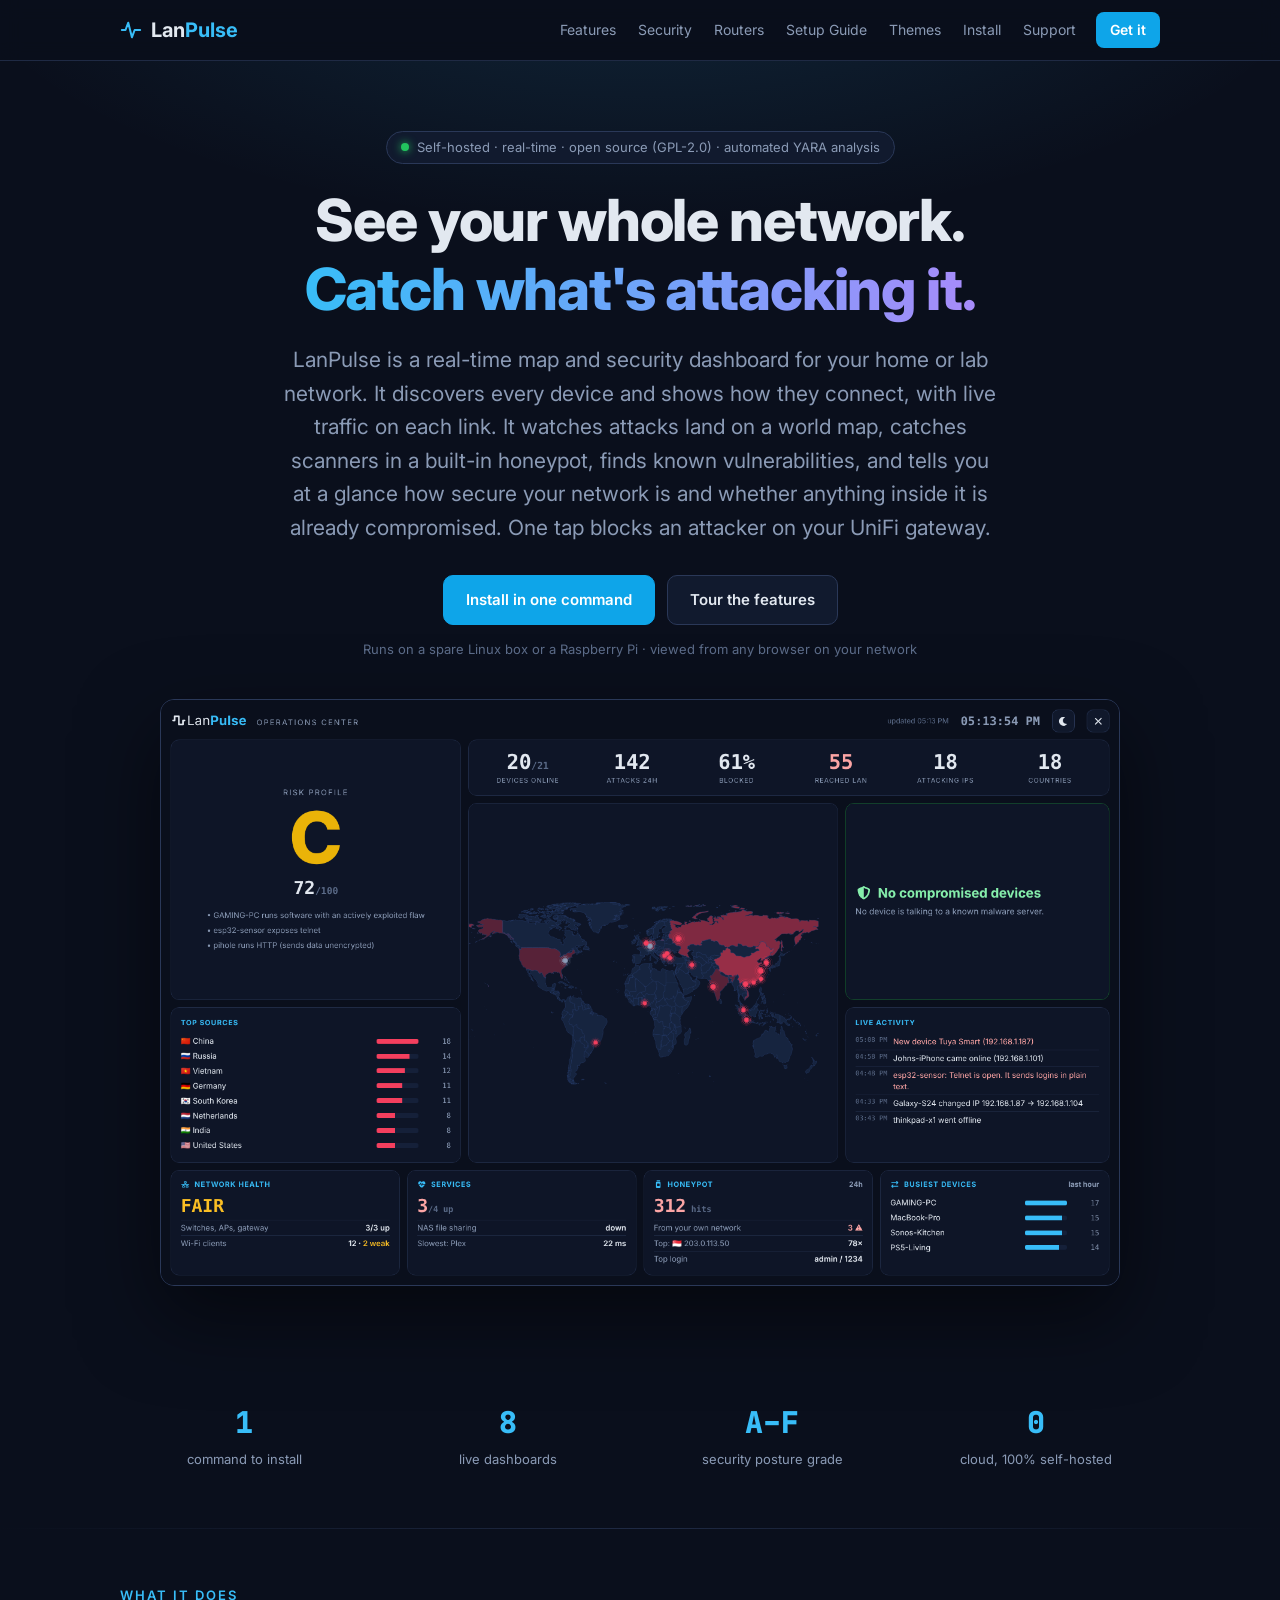
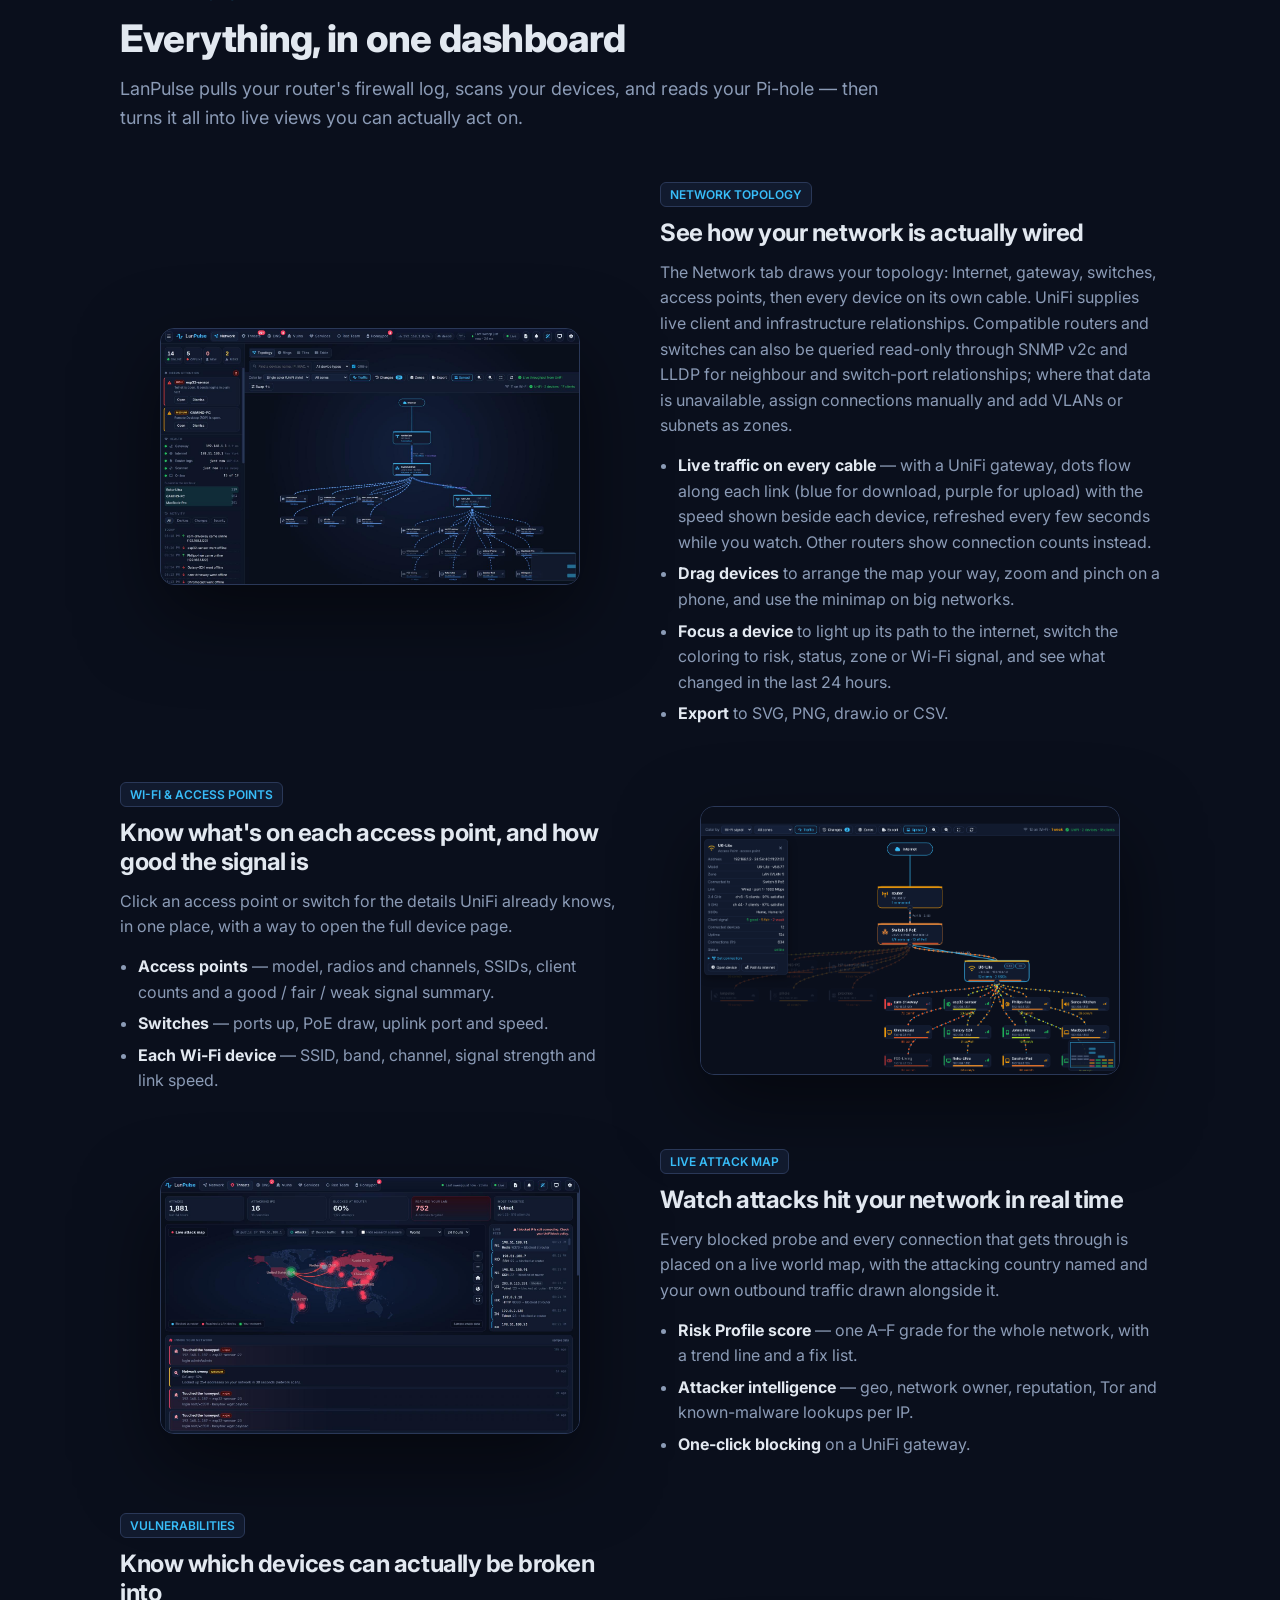
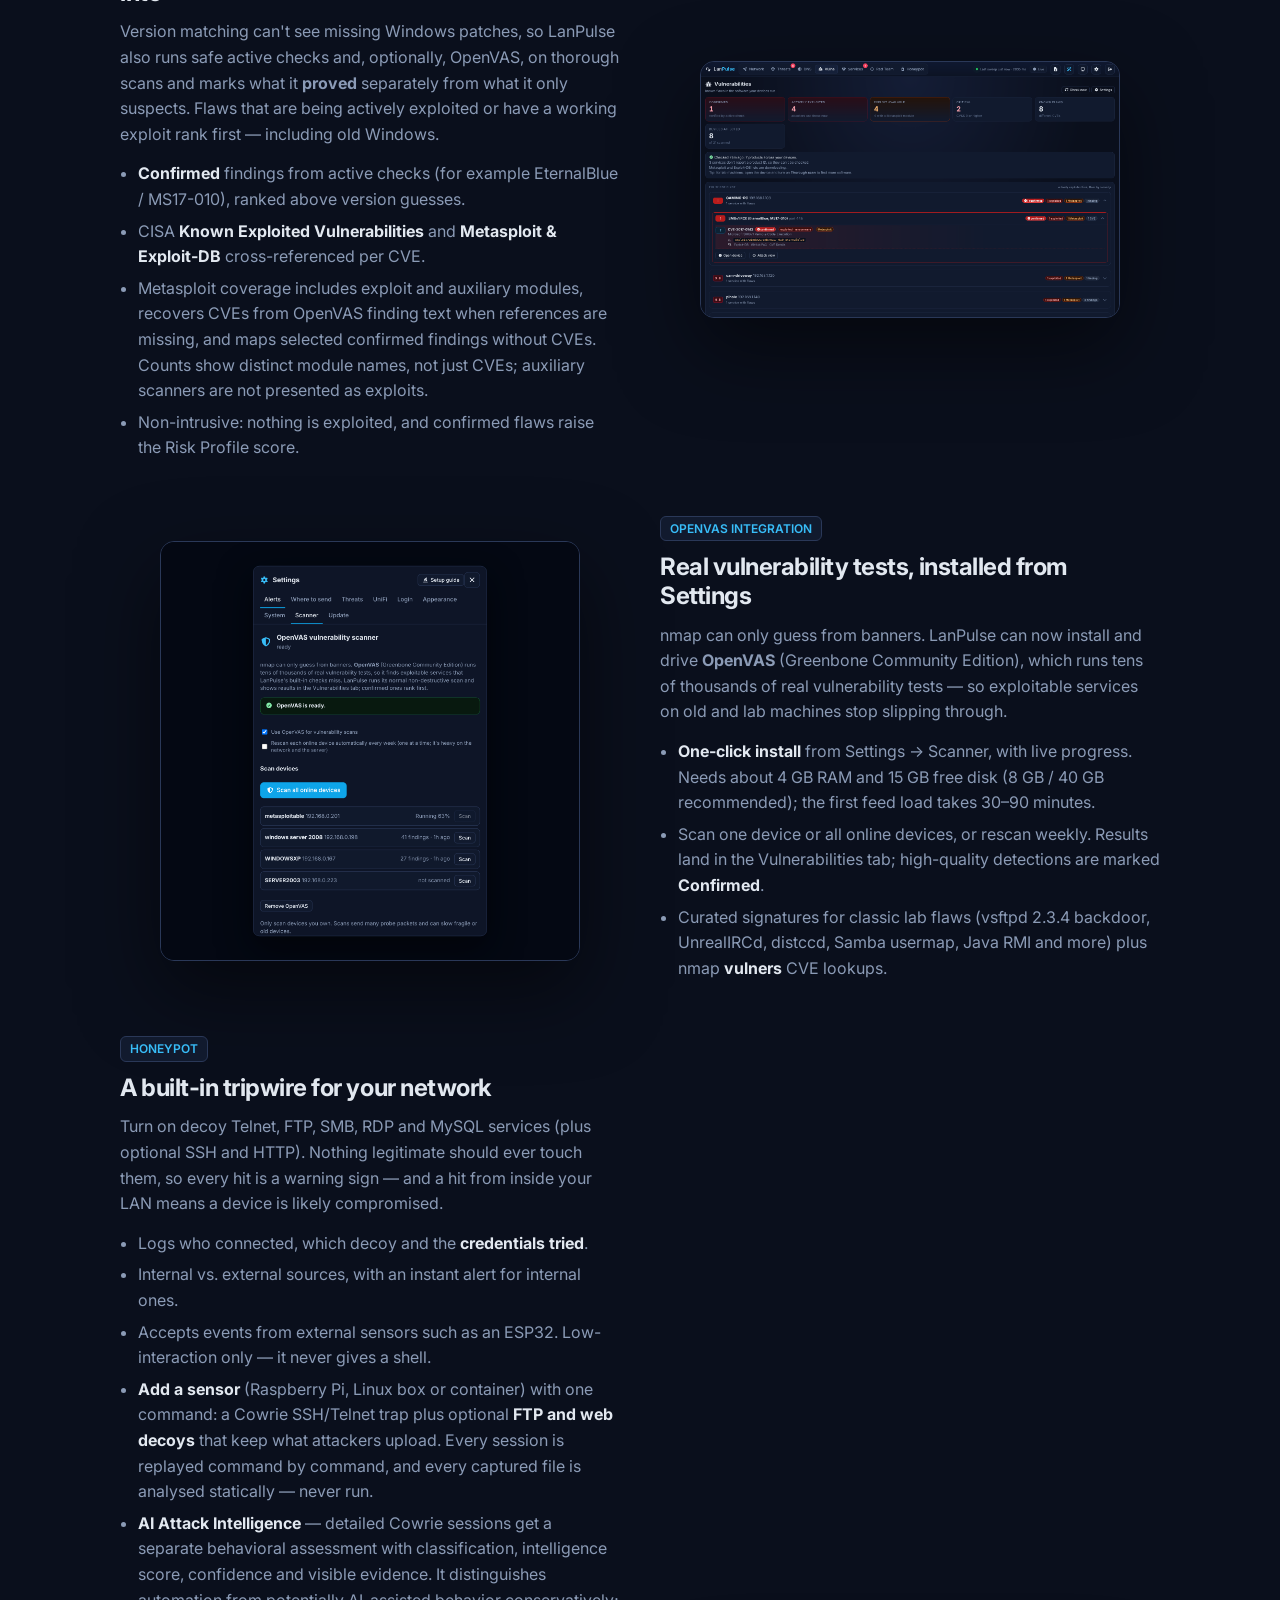
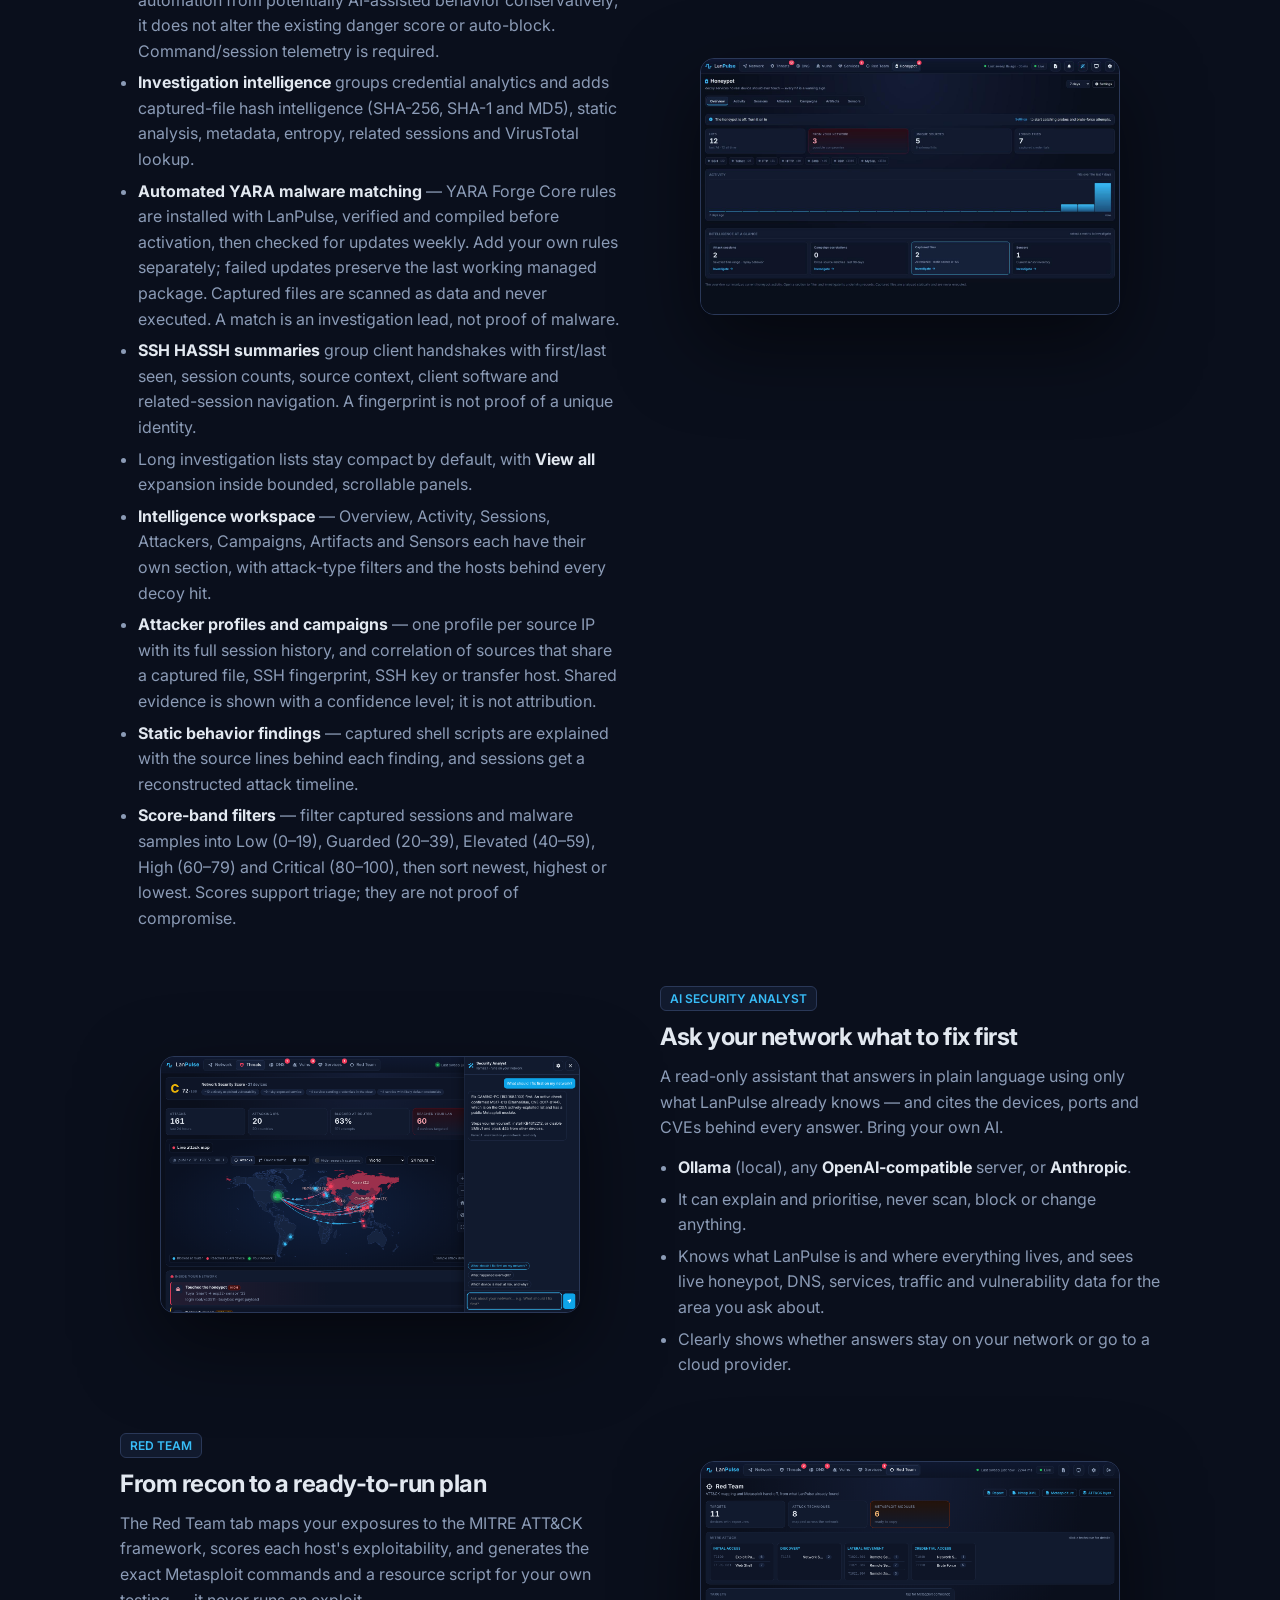
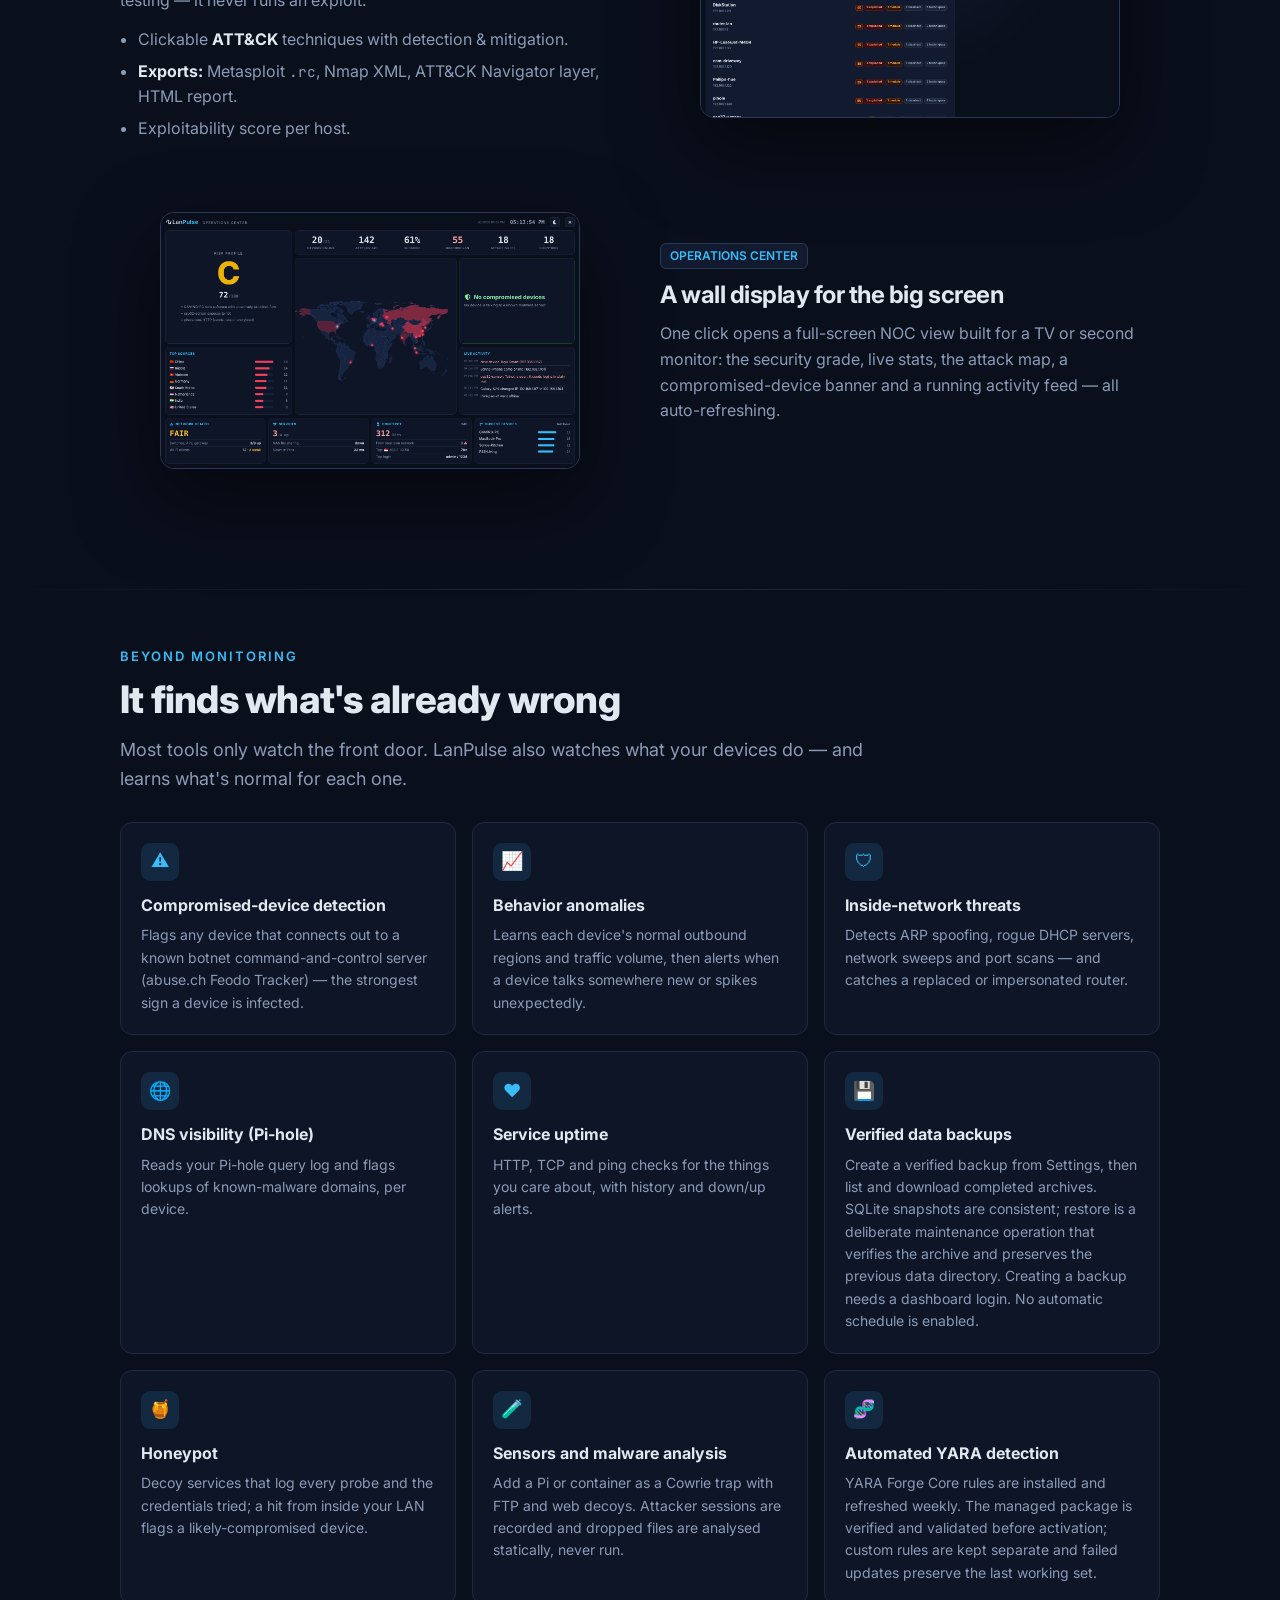
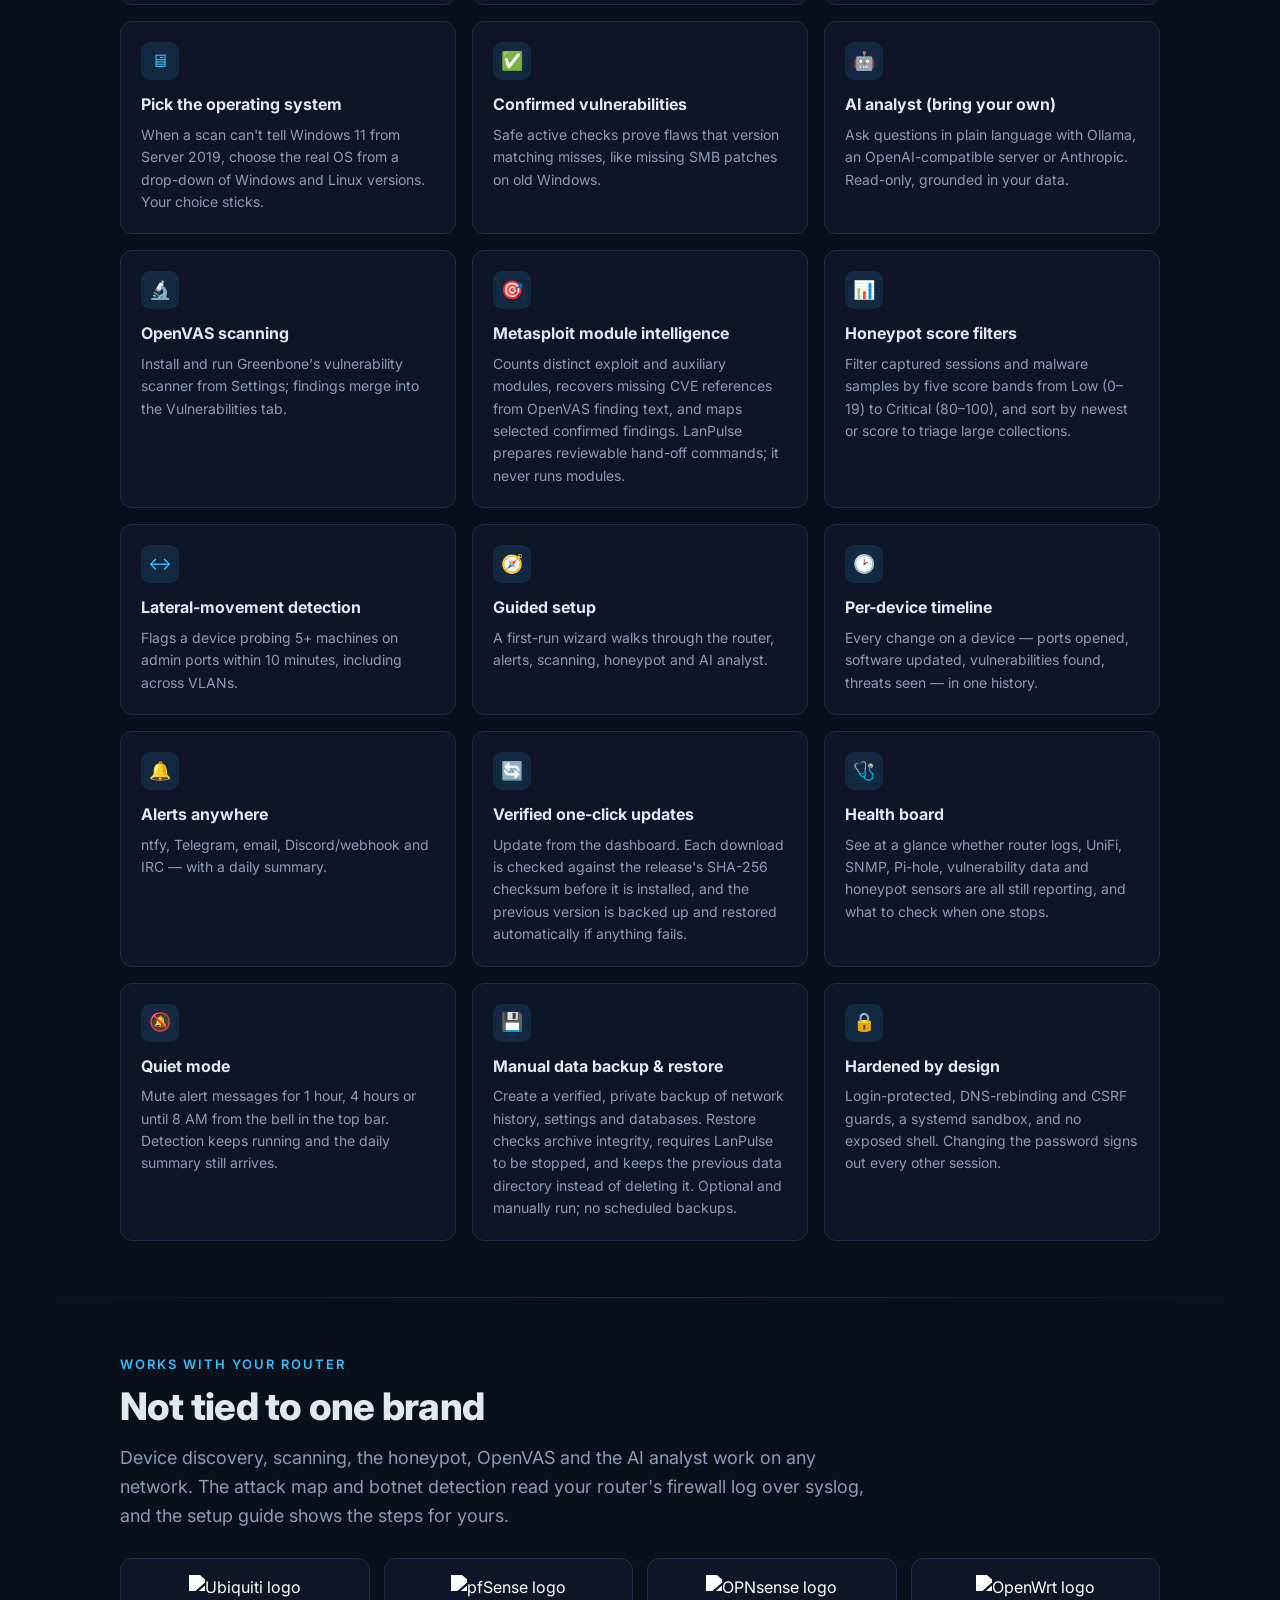
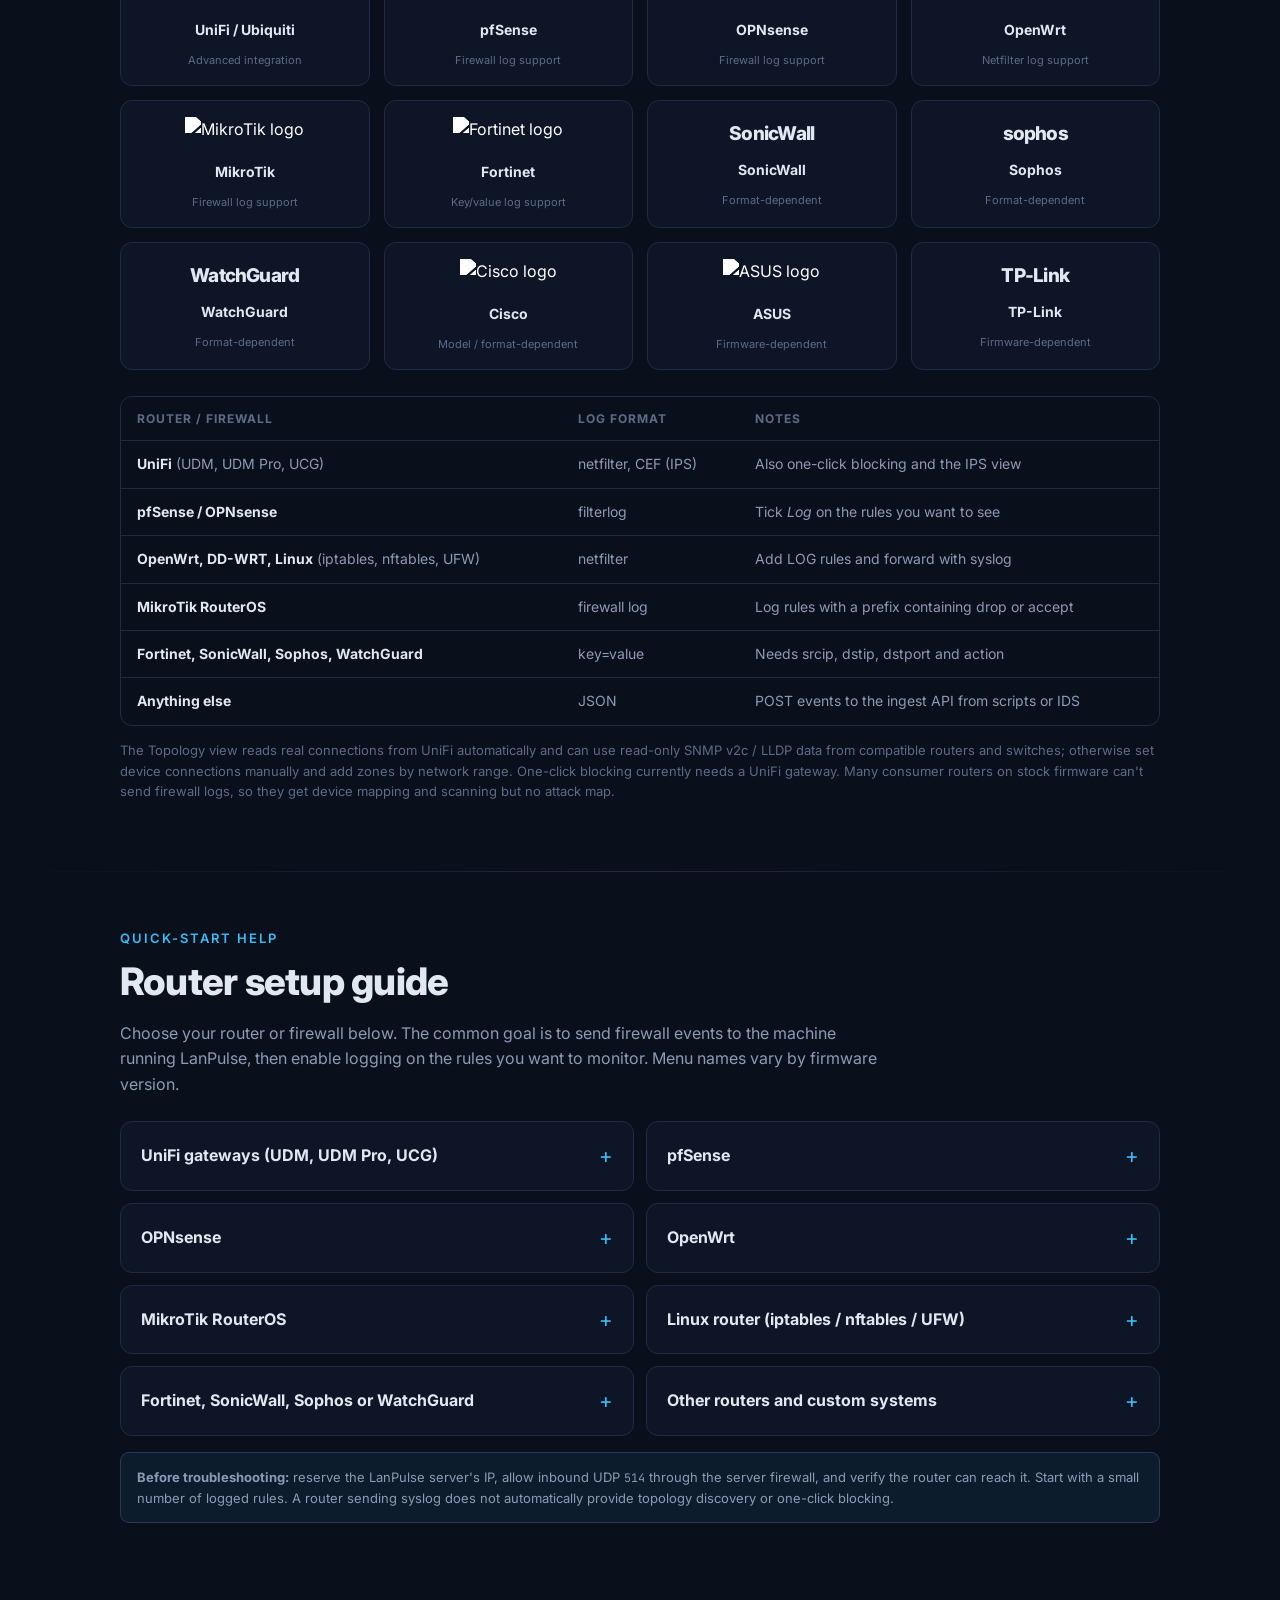
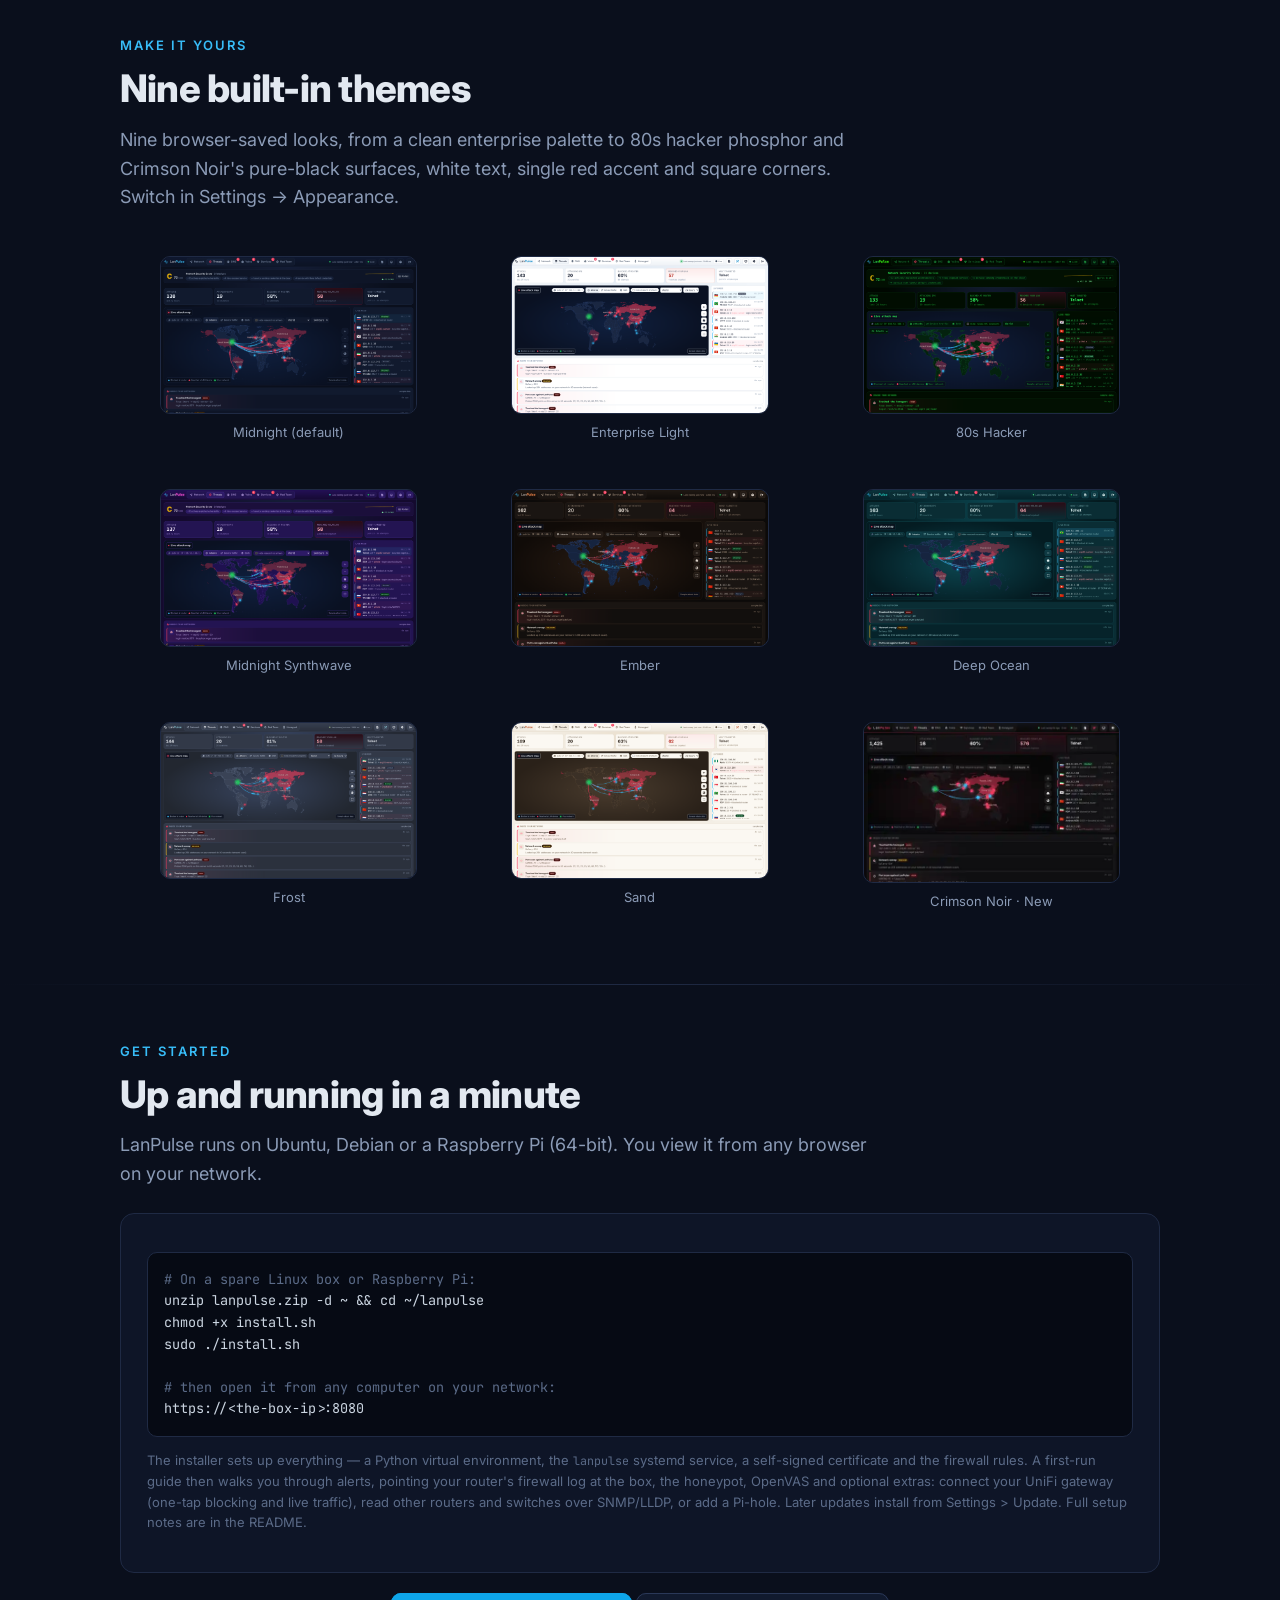
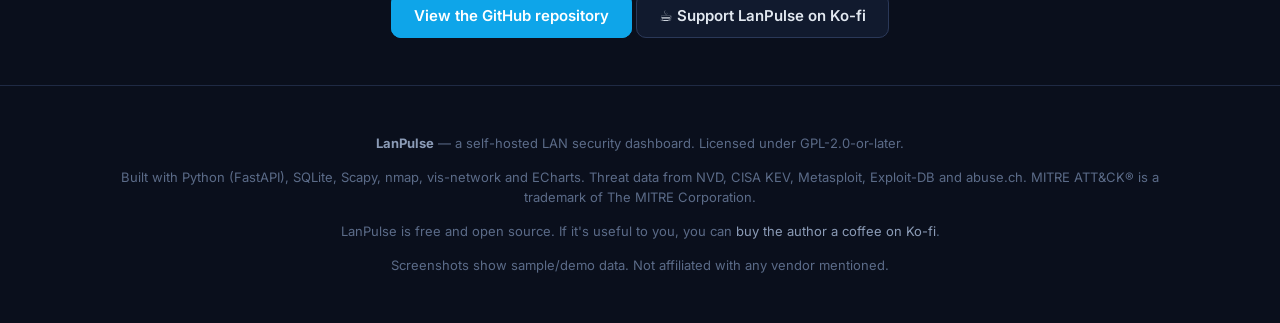
==== docs/index.html @ bf55c826 "Update GitHub Pages for automated YARA and GitHub" ====
<!doctype html>
<!-- SPDX-License-Identifier: GPL-2.0-or-later · Copyright (C) 2026 The LanPulse authors -->
<html lang="en">
<head>
<meta charset="utf-8">
<meta name="viewport" content="width=device-width, initial-scale=1">
<title>LanPulse — real-time LAN security dashboard</title>
<meta name="description" content="LanPulse is a self-hosted, real-time map of your home or lab network: live device and traffic map, attack map, built-in honeypot with behavioral attack intelligence and automated YARA malware matching, vulnerability scanning with OpenVAS, DNS and service monitoring, verified data backup and restore, red-team tooling, attacker OSINT, compromised-device detection and a network security score.">
<link rel="preconnect" href="https://fonts.googleapis.com">
<link href="https://fonts.googleapis.com/css2?family=Inter:wght@400;500;600;700;800&family=JetBrains+Mono:wght@400;600&display=swap" rel="stylesheet">
<style>
  :root{
    --bg:#0a0f1c; --bg2:#0e1527; --panel:#111a2e; --border:#1f2a44; --border2:#2a3858;
    --text:#e2e8f0; --muted:#8b9bb6; --dim:#5b6b88; --accent:#38bdf8; --accent2:#0ea5e9;
    --green:#22c55e; --red:#f43f5e; --amber:#f59e0b; --violet:#a78bfa;
    --mono:"JetBrains Mono",ui-monospace,Menlo,monospace;
    --maxw:1080px;
  }
  *{box-sizing:border-box}
  html{scroll-behavior:smooth}
  body{margin:0;background:var(--bg);color:var(--text);font:16px/1.6 Inter,system-ui,-apple-system,"Segoe UI",sans-serif;
    -webkit-font-smoothing:antialiased}
  a{color:var(--accent);text-decoration:none}a:hover{color:#7dd3fc}
  .wrap{max-width:var(--maxw);margin:0 auto;padding:0 20px}
  img{max-width:100%;display:block}
  code,kbd{font-family:var(--mono);font-size:.9em}
  h1,h2,h3{line-height:1.2;letter-spacing:-.02em}
  .rt-wrap{overflow-x:auto;margin-top:26px;border:1px solid var(--border);border-radius:12px}
  .rt{width:100%;border-collapse:collapse;font-size:14px;min-width:560px}
  .rt th,.rt td{padding:12px 16px;text-align:left;border-bottom:1px solid var(--border)}
  .rt th{color:var(--dim);font-size:12px;letter-spacing:1px;text-transform:uppercase}
  .rt tr:last-child td{border-bottom:0}.rt td{color:var(--muted)}.rt td b{color:var(--text)}
  .rt-note{color:var(--dim);font-size:13px;margin-top:14px}
  /* router logos and setup guide */
  .router-logos{display:grid;grid-template-columns:repeat(4,1fr);gap:14px;margin:28px 0 20px}
  .router-brand{min-height:104px;background:var(--bg2);border:1px solid var(--border);border-radius:12px;padding:16px;display:flex;flex-direction:column;align-items:center;justify-content:center;gap:10px;text-align:center}
  .router-brand img{width:auto;height:34px;max-width:145px;object-fit:contain;filter:grayscale(1) brightness(0) invert(1)}
  .router-brand b{font-size:14px;color:var(--text)}
  .router-brand small{font-size:11px;color:var(--dim)}
  .router-brand .wordmark{font-size:19px;font-weight:800;letter-spacing:-.04em;color:var(--text)}
  .setup-intro{color:var(--muted);max-width:760px}
  .setup-list{display:grid;grid-template-columns:1fr 1fr;gap:12px;margin-top:24px}
  .setup-item{background:var(--bg2);border:1px solid var(--border);border-radius:12px;overflow:hidden}
  .setup-item summary{cursor:pointer;list-style:none;padding:17px 20px;font-weight:700;color:var(--text);display:flex;align-items:center;justify-content:space-between;gap:12px}
  .setup-item summary::-webkit-details-marker{display:none}
  .setup-item summary:after{content:"+";color:var(--accent);font-size:21px;font-weight:400}
  .setup-item[open] summary:after{content:"−"}
  .setup-body{padding:0 20px 18px;color:var(--muted);font-size:14px}
  .setup-body ol,.setup-body ul{padding-left:20px}
  .setup-body li{margin:7px 0}
  .setup-body code{color:#bae6fd;overflow-wrap:anywhere}
  .setup-callout{margin-top:16px;padding:14px 16px;background:rgba(56,189,248,.07);border:1px solid var(--border2);border-radius:9px;color:var(--muted);font-size:13px}
  @media(max-width:760px){.router-logos{grid-template-columns:repeat(2,1fr)}.setup-list{grid-template-columns:1fr}}
  /* nav */
  .nav{position:sticky;top:0;z-index:10;background:rgba(10,15,28,.82);backdrop-filter:blur(10px);border-bottom:1px solid var(--border)}
  .nav .wrap{display:flex;align-items:center;gap:20px;height:60px}
  .logo{font-size:20px;font-weight:700;display:flex;align-items:center;gap:9px}
  .logo b{color:var(--accent)}.logo .wave{width:22px;height:22px}
  .nav nav{margin-left:auto;display:flex;gap:22px;font-size:14px}
  .nav nav a{color:var(--muted)}.nav nav a:hover{color:var(--text)}
  .nav .gh{background:var(--accent2);color:#fff;padding:7px 14px;border-radius:8px;font-weight:600;font-size:14px}
  .nav .gh:hover{background:#0284c7;color:#fff}
  @media(max-width:720px){.nav nav{display:none}}
  /* hero */
  .hero{text-align:center;padding:70px 0 40px;background:radial-gradient(1000px 420px at 50% -10%,rgba(56,189,248,.14),transparent 70%)}
  .pill{display:inline-flex;align-items:center;gap:8px;background:var(--panel);border:1px solid var(--border2);
    border-radius:999px;padding:5px 14px;font-size:13px;color:var(--muted);margin-bottom:22px}
  .pill .dot{width:8px;height:8px;border-radius:50%;background:var(--green);box-shadow:0 0 8px var(--green)}
  .hero h1{font-size:clamp(34px,6vw,58px);font-weight:800;margin:0 0 18px}
  .hero h1 .g{background:linear-gradient(90deg,#38bdf8,#a78bfa);-webkit-background-clip:text;background-clip:text;color:transparent}
  .hero p.lead{font-size:clamp(17px,2.4vw,21px);color:var(--muted);max-width:720px;margin:0 auto 30px}
  .cta{display:flex;gap:12px;justify-content:center;flex-wrap:wrap;margin-bottom:14px}
  .btn{padding:12px 22px;border-radius:10px;font-weight:600;font-size:15px;border:1px solid var(--border2);background:var(--panel);color:var(--text)}
  .btn:hover{border-color:var(--accent)}
  .btn.primary{background:var(--accent2);border-color:var(--accent2);color:#fff}.btn.primary:hover{background:#0284c7;color:#fff}
  .hero .sub{color:var(--dim);font-size:13px}
  .shot{border:1px solid var(--border2);border-radius:14px;overflow:hidden;box-shadow:0 30px 80px rgba(0,0,0,.5);background:var(--bg2)}
  .hero .shot{margin-top:40px}
  /* sections */
  section{padding:56px 0}
  .eyebrow{color:var(--accent);font-weight:600;font-size:13px;letter-spacing:2px;text-transform:uppercase;margin:0 0 10px}
  h2.title{font-size:clamp(26px,4vw,38px);margin:0 0 14px;font-weight:800}
  .lead2{color:var(--muted);font-size:18px;max-width:760px;margin:0 0 8px}
  .feature{display:grid;grid-template-columns:1fr 1fr;gap:40px;align-items:center;margin:48px 0}
  .feature:nth-child(even) .ftext{order:2}
  .feature h3{font-size:24px;margin:0 0 12px}
  .feature p{color:var(--muted);margin:0 0 14px}
  .feature ul{margin:0;padding-left:18px;color:var(--muted)}
  .feature ul li{margin:6px 0}
  .feature ul b{color:var(--text)}
  .tag{display:inline-block;background:var(--panel);border:1px solid var(--border2);border-radius:6px;padding:2px 9px;font-size:12px;color:var(--accent);margin-bottom:12px;font-weight:600}
  @media(max-width:760px){.feature{grid-template-columns:1fr;gap:20px}.feature:nth-child(even) .ftext{order:0}}
  /* grid of smaller features */
  .grid{display:grid;grid-template-columns:repeat(3,1fr);gap:16px}
  @media(max-width:760px){.grid{grid-template-columns:1fr}}
  .card{background:var(--bg2);border:1px solid var(--border);border-radius:12px;padding:20px}
  .card .ic{width:38px;height:38px;border-radius:9px;display:grid;place-items:center;background:rgba(56,189,248,.12);color:var(--accent);font-size:18px;margin-bottom:12px}
  .card h4{margin:0 0 6px;font-size:16px}
  .card p{margin:0;color:var(--muted);font-size:14px}
  /* themes strip */
  .themes{display:grid;grid-template-columns:repeat(3,1fr);gap:14px}
  @media(max-width:760px){.themes{grid-template-columns:repeat(2,1fr)}}
  .theme figcaption{text-align:center;color:var(--muted);font-size:13px;margin-top:8px}
  .theme img{border-radius:10px;border:1px solid var(--border)}
  .noir-prev{aspect-ratio:16/10;background:#0a0a0b;border:1px solid #2c2c31;border-top:2px solid #d92b3d;border-radius:10px;padding:14px;display:flex;flex-direction:column;gap:8px;justify-content:center}
  .noir-prev b{color:#ff3b4e;letter-spacing:2px;font-size:15px}
  .noir-prev span{color:#f2f2f3;font-size:12px}
  .noir-prev i{display:block;height:6px;width:60%;background:#ff3b4e}
  /* install */
  .install{background:var(--bg2);border:1px solid var(--border);border-radius:14px;padding:26px}
  pre{background:#060a14;border:1px solid var(--border);border-radius:10px;padding:16px;overflow:auto;font-family:var(--mono);font-size:13.5px;color:#cbd5e1;margin:12px 0}
  pre .c{color:#5b6b88}
  .note{color:var(--dim);font-size:13px}
  /* stat row */
  .stats{display:grid;grid-template-columns:repeat(4,1fr);gap:16px;text-align:center}
  @media(max-width:760px){.stats{grid-template-columns:repeat(2,1fr)}}
  .stat b{display:block;font-size:30px;font-weight:800;font-family:var(--mono);color:var(--accent)}
  .stat span{color:var(--muted);font-size:13px}
  footer{border-top:1px solid var(--border);padding:34px 0;color:var(--dim);font-size:13px;text-align:center}
  footer a{color:var(--muted)}
  .divider{height:1px;background:linear-gradient(90deg,transparent,var(--border),transparent);margin:0}
  .center{text-align:center}
</style>
</head>
<body>

<div class="nav"><div class="wrap">
 <span class="logo"><svg class="wave" viewBox="0 0 24 24" fill="none" stroke="#38bdf8" stroke-width="2.2" stroke-linecap="round" stroke-linejoin="round"><path d="M2 12h4l3-8 4 16 3-8h6"/></svg><span>Lan<span style="color: #38bdf8;">Pulse</span></span></span>
  <nav>
    <a href="#features">Features</a>
    <a href="#security">Security</a>
    <a href="#routers">Routers</a>
    <a href="#router-setup">Setup Guide</a>
    <a href="#themes">Themes</a>
    <a href="#install">Install</a>
    <a href="https://ko-fi.com/r00tb0ss" rel="noopener">Support</a>
  </nav>
  <a class="gh" href="#install">Get it</a>
</div></div>

<header class="hero"><div class="wrap">
  <span class="pill"><span class="dot"></span>Self-hosted · real-time · open source (GPL-2.0) · automated YARA analysis</span>
  <h1>See your whole network.<br><span class="g">Catch what's attacking it.</span></h1>
  <p class="lead">LanPulse is a real-time map and security dashboard for your home or lab network. It discovers every
    device and shows how they connect, with live traffic on each link. It watches attacks land on a world map, catches
    scanners in a built-in honeypot, finds known vulnerabilities, and tells you at a glance how secure your network is
    and whether anything inside it is already compromised. One tap blocks an attacker on your UniFi gateway.</p>
  <div class="cta">
    <a class="btn primary" href="#install">Install in one command</a>
    <a class="btn" href="#features">Tour the features</a>
  </div>
  <div class="sub">Runs on a spare Linux box or a Raspberry Pi · viewed from any browser on your network</div>
  <figure class="shot"><img src="images/noc.png" alt="LanPulse operations-center wall display showing the security score, live attack map, stats and activity feed"></figure>
</div></header>

<section id="overview"><div class="wrap">
  <div class="stats">
    <div class="stat"><b>1</b><span>command to install</span></div>
    <div class="stat"><b>8</b><span>live dashboards</span></div>
    <div class="stat"><b>A–F</b><span>security posture grade</span></div>
    <div class="stat"><b>0</b><span>cloud, 100% self-hosted</span></div>
  </div>
</div></section>

<div class="divider"></div>

<section id="features"><div class="wrap">
  <p class="eyebrow">What it does</p>
  <h2 class="title">Everything, in one dashboard</h2>
  <p class="lead2">LanPulse pulls your router's firewall log, scans your devices, and reads your Pi-hole — then turns it
    all into live views you can actually act on.</p>

  <div class="feature">
    <div class="ftext">
      <span class="tag">NETWORK TOPOLOGY</span>
      <h3>See how your network is actually wired</h3>
      <p>The Network tab draws your topology: Internet, gateway, switches, access points, then every device on its own cable. UniFi supplies live client and infrastructure relationships. Compatible routers and switches can also be queried read-only through SNMP v2c and LLDP for neighbour and switch-port relationships; where that data is unavailable, assign connections manually and add VLANs or subnets as zones.</p>
      <ul>
        <li><b>Live traffic on every cable</b> — with a UniFi gateway, dots flow along each link (blue for download, purple for upload) with the speed shown beside each device, refreshed every few seconds while you watch. Other routers show connection counts instead.</li>
        <li><b>Drag devices</b> to arrange the map your way, zoom and pinch on a phone, and use the minimap on big networks.</li>
        <li><b>Focus a device</b> to light up its path to the internet, switch the coloring to risk, status, zone or Wi-Fi signal, and see what changed in the last 24 hours.</li>
        <li><b>Export</b> to SVG, PNG, draw.io or CSV.</li>
      </ul>
    </div>
    <figure class="shot"><img src="images/topology.png" alt="Network topology: internet, router, switch and access point with a cable to every device and traffic flowing along each link"></figure>
  </div>

  <div class="feature">
    <div class="ftext">
      <span class="tag">WI-FI &amp; ACCESS POINTS</span>
      <h3>Know what's on each access point, and how good the signal is</h3>
      <p>Click an access point or switch for the details UniFi already knows, in one place, with a way to open the full device page.</p>
      <ul>
        <li><b>Access points</b> — model, radios and channels, SSIDs, client counts and a good / fair / weak signal summary.</li>
        <li><b>Switches</b> — ports up, PoE draw, uplink port and speed.</li>
        <li><b>Each Wi-Fi device</b> — SSID, band, channel, signal strength and link speed.</li>
      </ul>
    </div>
    <figure class="shot"><img src="images/topology_ap.png" alt="Access point details panel beside the topology map, colored by Wi-Fi signal"></figure>
  </div>

  <div class="feature">
    <div class="ftext">
      <span class="tag">LIVE ATTACK MAP</span>
      <h3>Watch attacks hit your network in real time</h3>
      <p>Every blocked probe and every connection that gets through is placed on a live world map, with the attacking
        country named and your own outbound traffic drawn alongside it.</p>
      <ul>
        <li><b>Risk Profile score</b> — one A–F grade for the whole network, with a trend line and a fix list.</li>
        <li><b>Attacker intelligence</b> — geo, network owner, reputation, Tor and known-malware lookups per IP.</li>
        <li><b>One-click blocking</b> on a UniFi gateway.</li>
      </ul>
    </div>
    <figure class="shot"><img src="images/threats.png" alt="Threats dashboard: security score, attack stats, live world map and event feed"></figure>
  </div>

  <div class="feature">
    <div class="ftext">
      <span class="tag">VULNERABILITIES</span>
      <h3>Know which devices can actually be broken into</h3>
      <p>Version matching can't see missing Windows patches, so LanPulse also runs safe active checks and, optionally, OpenVAS, on thorough scans
        and marks what it <b>proved</b> separately from what it only suspects. Flaws that are being actively exploited
        or have a working exploit rank first — including old Windows.</p>
      <ul>
        <li><b>Confirmed</b> findings from active checks (for example EternalBlue / MS17-010), ranked above version guesses.</li>
        <li>CISA <b>Known Exploited Vulnerabilities</b> and <b>Metasploit &amp; Exploit-DB</b> cross-referenced per CVE.</li>
        <li>Metasploit coverage includes exploit and auxiliary modules, recovers CVEs from OpenVAS finding text when references are missing, and maps selected confirmed findings without CVEs. Counts show distinct module names, not just CVEs; auxiliary scanners are not presented as exploits.</li>
        <li>Non-intrusive: nothing is exploited, and confirmed flaws raise the Risk Profile score.</li>
      </ul>
    </div>
    <figure class="shot"><img src="images/vulns.png" alt="Vulnerabilities view with a confirmed EternalBlue finding ranked first, then actively exploited CVEs"></figure>
  </div>

  <div class="feature">
    <div class="ftext">
      <span class="tag">OPENVAS INTEGRATION</span>
      <h3>Real vulnerability tests, installed from Settings</h3>
      <p>nmap can only guess from banners. LanPulse can now install and drive <b>OpenVAS</b> (Greenbone Community Edition),
        which runs tens of thousands of real vulnerability tests — so exploitable services on old and lab machines
        stop slipping through.</p>
      <ul>
        <li><b>One-click install</b> from Settings &rarr; Scanner, with live progress. Needs about 4&nbsp;GB RAM and 15&nbsp;GB free disk (8&nbsp;GB / 40&nbsp;GB recommended); the first feed load takes 30&ndash;90 minutes.</li>
        <li>Scan one device or all online devices, or rescan weekly. Results land in the Vulnerabilities tab; high-quality detections are marked <b>Confirmed</b>.</li>
        <li>Curated signatures for classic lab flaws (vsftpd 2.3.4 backdoor, UnrealIRCd, distccd, Samba usermap, Java RMI and more) plus nmap <b>vulners</b> CVE lookups.</li>
      </ul>
    </div>
    <figure class="shot"><img src="images/scanner.png" alt="Settings Scanner tab showing OpenVAS ready with a running scan and finished scans per device"></figure>
  </div>

  <div class="feature">
    <div class="ftext">
      <span class="tag">HONEYPOT</span>
      <h3>A built-in tripwire for your network</h3>
      <p>Turn on decoy Telnet, FTP, SMB, RDP and MySQL services (plus optional SSH and HTTP). Nothing legitimate should
        ever touch them, so every hit is a warning sign — and a hit from inside your LAN means a device is likely compromised.</p>
      <ul>
        <li>Logs who connected, which decoy and the <b>credentials tried</b>.</li>
        <li>Internal vs. external sources, with an instant alert for internal ones.</li>
        <li>Accepts events from external sensors such as an ESP32. Low-interaction only — it never gives a shell.</li>
        <li><b>Add a sensor</b> (Raspberry Pi, Linux box or container) with one command: a Cowrie SSH/Telnet trap plus optional <b>FTP and web decoys</b> that keep what attackers upload. Every session is replayed command by command, and every captured file is analysed statically — never run.</li>
        <li><b>AI Attack Intelligence</b> — detailed Cowrie sessions get a separate behavioral assessment with classification, intelligence score, confidence and visible evidence. It distinguishes automation from potentially AI-assisted behavior conservatively; it does not alter the existing danger score or auto-block. Command/session telemetry is required.</li>
        <li><b>Investigation intelligence</b> groups credential analytics and adds captured-file hash intelligence (SHA-256, SHA-1 and MD5), static analysis, metadata, entropy, related sessions and VirusTotal lookup.</li>
        <li><b>Automated YARA malware matching</b> — YARA Forge Core rules are installed with LanPulse, verified and compiled before activation, then checked for updates weekly. Add your own rules separately; failed updates preserve the last working managed package. Captured files are scanned as data and never executed. A match is an investigation lead, not proof of malware.</li>
        <li><b>SSH HASSH summaries</b> group client handshakes with first/last seen, session counts, source context, client software and related-session navigation. A fingerprint is not proof of a unique identity.</li>
        <li>Long investigation lists stay compact by default, with <b>View all</b> expansion inside bounded, scrollable panels.</li>
        <li><b>Intelligence workspace</b> — Overview, Activity, Sessions, Attackers, Campaigns, Artifacts and Sensors each have their own section, with attack-type filters and the hosts behind every decoy hit.</li>
        <li><b>Attacker profiles and campaigns</b> — one profile per source IP with its full session history, and correlation of sources that share a captured file, SSH fingerprint, SSH key or transfer host. Shared evidence is shown with a confidence level; it is not attribution.</li>
        <li><b>Static behavior findings</b> — captured shell scripts are explained with the source lines behind each finding, and sessions get a reconstructed attack timeline.</li>
        <li><b>Score-band filters</b> — filter captured sessions and malware samples into Low (0–19), Guarded (20–39), Elevated (40–59), High (60–79) and Critical (80–100), then sort newest, highest or lowest. Scores support triage; they are not proof of compromise.</li>
      </ul>
    </div>
    <figure class="shot"><img src="images/honeypot.png" alt="Honeypot view showing hits from inside the network, decoys hit and credentials tried"></figure>
  </div>

  <div class="feature">
    <div class="ftext">
      <span class="tag">AI SECURITY ANALYST</span>
      <h3>Ask your network what to fix first</h3>
      <p>A read-only assistant that answers in plain language using only what LanPulse already knows — and cites the
        devices, ports and CVEs behind every answer. Bring your own AI.</p>
      <ul>
        <li><b>Ollama</b> (local), any <b>OpenAI-compatible</b> server, or <b>Anthropic</b>.</li>
        <li>It can explain and prioritise, never scan, block or change anything.</li>
        <li>Knows what LanPulse is and where everything lives, and sees live honeypot, DNS, services, traffic and vulnerability data for the area you ask about.</li>
        <li>Clearly shows whether answers stay on your network or go to a cloud provider.</li>
      </ul>
    </div>
    <figure class="shot"><img src="images/analyst.png" alt="AI Security Analyst panel answering what to fix first, beside the Threats dashboard"></figure>
  </div>

  <div class="feature">
    <div class="ftext">
      <span class="tag">RED TEAM</span>
      <h3>From recon to a ready-to-run plan</h3>
      <p>The Red Team tab maps your exposures to the MITRE ATT&amp;CK framework, scores each host's exploitability, and
        generates the exact Metasploit commands and a resource script for your own testing — it never runs an exploit.</p>
      <ul>
        <li>Clickable <b>ATT&amp;CK</b> techniques with detection &amp; mitigation.</li>
        <li><b>Exports:</b> Metasploit <code>.rc</code>, Nmap XML, ATT&amp;CK Navigator layer, HTML report.</li>
        <li>Exploitability score per host.</li>
      </ul>
    </div>
    <figure class="shot"><img src="images/redteam.png" alt="Red Team view with ATT&CK mapping and target list"></figure>
  </div>

  <div class="feature">
    <div class="ftext">
      <span class="tag">OPERATIONS CENTER</span>
      <h3>A wall display for the big screen</h3>
      <p>One click opens a full-screen NOC view built for a TV or second monitor: the security grade, live stats, the
        attack map, a compromised-device banner and a running activity feed — all auto-refreshing.</p>
    </div>
    <figure class="shot"><img src="images/noc.png" alt="Full-screen operations-center wall display"></figure>
  </div>
</div></section>

<div class="divider"></div>

<section id="security"><div class="wrap">
  <p class="eyebrow">Beyond monitoring</p>
  <h2 class="title">It finds what's already wrong</h2>
  <p class="lead2">Most tools only watch the front door. LanPulse also watches what your devices do — and learns what's
    normal for each one.</p>
  <div class="grid" style="margin-top:28px">
    <div class="card"><div class="ic">⚠</div><h4>Compromised-device detection</h4><p>Flags any device that connects out to a known botnet command-and-control server (abuse.ch Feodo Tracker) — the strongest sign a device is infected.</p></div>
    <div class="card"><div class="ic">📈</div><h4>Behavior anomalies</h4><p>Learns each device's normal outbound regions and traffic volume, then alerts when a device talks somewhere new or spikes unexpectedly.</p></div>
    <div class="card"><div class="ic">🛡</div><h4>Inside-network threats</h4><p>Detects ARP spoofing, rogue DHCP servers, network sweeps and port scans — and catches a replaced or impersonated router.</p></div>
    <div class="card"><div class="ic">🌐</div><h4>DNS visibility (Pi-hole)</h4><p>Reads your Pi-hole query log and flags lookups of known-malware domains, per device.</p></div>
    <div class="card"><div class="ic">❤</div><h4>Service uptime</h4><p>HTTP, TCP and ping checks for the things you care about, with history and down/up alerts.</p></div>
    <div class="card"><div class="ic">💾</div><h4>Verified data backups</h4><p>Create a verified backup from Settings, then list and download completed archives. SQLite snapshots are consistent; restore is a deliberate maintenance operation that verifies the archive and preserves the previous data directory. Creating a backup needs a dashboard login. No automatic schedule is enabled.</p></div>
    <div class="card"><div class="ic">🍯</div><h4>Honeypot</h4><p>Decoy services that log every probe and the credentials tried; a hit from inside your LAN flags a likely-compromised device.</p></div>
    <div class="card"><div class="ic">🧪</div><h4>Sensors and malware analysis</h4><p>Add a Pi or container as a Cowrie trap with FTP and web decoys. Attacker sessions are recorded and dropped files are analysed statically, never run.</p></div>
    <div class="card"><div class="ic">🧬</div><h4>Automated YARA detection</h4><p>YARA Forge Core rules are installed and refreshed weekly. The managed package is verified and validated before activation; custom rules are kept separate and failed updates preserve the last working set.</p></div>
    <div class="card"><div class="ic">🖥</div><h4>Pick the operating system</h4><p>When a scan can't tell Windows 11 from Server 2019, choose the real OS from a drop-down of Windows and Linux versions. Your choice sticks.</p></div>
    <div class="card"><div class="ic">✅</div><h4>Confirmed vulnerabilities</h4><p>Safe active checks prove flaws that version matching misses, like missing SMB patches on old Windows.</p></div>
    <div class="card"><div class="ic">🤖</div><h4>AI analyst (bring your own)</h4><p>Ask questions in plain language with Ollama, an OpenAI-compatible server or Anthropic. Read-only, grounded in your data.</p></div>
    <div class="card"><div class="ic">🔬</div><h4>OpenVAS scanning</h4><p>Install and run Greenbone's vulnerability scanner from Settings; findings merge into the Vulnerabilities tab.</p></div>
    <div class="card"><div class="ic">🎯</div><h4>Metasploit module intelligence</h4><p>Counts distinct exploit and auxiliary modules, recovers missing CVE references from OpenVAS finding text, and maps selected confirmed findings. LanPulse prepares reviewable hand-off commands; it never runs modules.</p></div>
    <div class="card"><div class="ic">📊</div><h4>Honeypot score filters</h4><p>Filter captured sessions and malware samples by five score bands from Low (0–19) to Critical (80–100), and sort by newest or score to triage large collections.</p></div>
    <div class="card"><div class="ic">↔</div><h4>Lateral-movement detection</h4><p>Flags a device probing 5+ machines on admin ports within 10 minutes, including across VLANs.</p></div>
    <div class="card"><div class="ic">🧭</div><h4>Guided setup</h4><p>A first-run wizard walks through the router, alerts, scanning, honeypot and AI analyst.</p></div>
    <div class="card"><div class="ic">🕑</div><h4>Per-device timeline</h4><p>Every change on a device — ports opened, software updated, vulnerabilities found, threats seen — in one history.</p></div>
    <div class="card"><div class="ic">🔔</div><h4>Alerts anywhere</h4><p>ntfy, Telegram, email, Discord/webhook and IRC — with a daily summary.</p></div>
    <div class="card"><div class="ic">🔄</div><h4>Verified one-click updates</h4><p>Update from the dashboard. Each download is checked against the release's SHA-256 checksum before it is installed, and the previous version is backed up and restored automatically if anything fails.</p></div>
    <div class="card"><div class="ic">🩺</div><h4>Health board</h4><p>See at a glance whether router logs, UniFi, SNMP, Pi-hole, vulnerability data and honeypot sensors are all still reporting, and what to check when one stops.</p></div>
    <div class="card"><div class="ic">🔕</div><h4>Quiet mode</h4><p>Mute alert messages for 1 hour, 4 hours or until 8 AM from the bell in the top bar. Detection keeps running and the daily summary still arrives.</p></div>
    <div class="card"><div class="ic">💾</div><h4>Manual data backup &amp; restore</h4><p>Create a verified, private backup of network history, settings and databases. Restore checks archive integrity, requires LanPulse to be stopped, and keeps the previous data directory instead of deleting it. Optional and manually run; no scheduled backups.</p></div>
    <div class="card"><div class="ic">🔒</div><h4>Hardened by design</h4><p>Login-protected, DNS-rebinding and CSRF guards, a systemd sandbox, and no exposed shell. Changing the password signs out every other session.</p></div>
  </div>
</div></section>

<div class="divider"></div>

<section id="routers"><div class="wrap">
  <p class="eyebrow">Works with your router</p>
  <h2 class="title">Not tied to one brand</h2>
  <p class="lead2">Device discovery, scanning, the honeypot, OpenVAS and the AI analyst work on any network. The attack map
    and botnet detection read your router's firewall log over syslog, and the setup guide shows the steps for yours.</p>

  <div class="router-logos" aria-label="Router and firewall platforms">
    <div class="router-brand"><img src="https://cdn.simpleicons.org/ubiquiti" alt="Ubiquiti logo"><b>UniFi / Ubiquiti</b><small>Advanced integration</small></div>
    <div class="router-brand"><img src="https://cdn.simpleicons.org/pfsense" alt="pfSense logo"><b>pfSense</b><small>Firewall log support</small></div>
    <div class="router-brand"><img src="https://cdn.simpleicons.org/opnsense" alt="OPNsense logo"><b>OPNsense</b><small>Firewall log support</small></div>
    <div class="router-brand"><img src="https://cdn.simpleicons.org/openwrt" alt="OpenWrt logo"><b>OpenWrt</b><small>Netfilter log support</small></div>
    <div class="router-brand"><img src="https://cdn.simpleicons.org/mikrotik" alt="MikroTik logo"><b>MikroTik</b><small>Firewall log support</small></div>
    <div class="router-brand"><img src="https://cdn.simpleicons.org/fortinet" alt="Fortinet logo"><b>Fortinet</b><small>Key/value log support</small></div>
    <div class="router-brand"><span class="wordmark">SonicWall</span><b>SonicWall</b><small>Format-dependent</small></div>
    <div class="router-brand"><span class="wordmark">sophos</span><b>Sophos</b><small>Format-dependent</small></div>
    <div class="router-brand"><span class="wordmark">WatchGuard</span><b>WatchGuard</b><small>Format-dependent</small></div>
    <div class="router-brand"><img src="https://cdn.simpleicons.org/cisco" alt="Cisco logo"><b>Cisco</b><small>Model / format-dependent</small></div>
    <div class="router-brand"><img src="https://cdn.simpleicons.org/asus" alt="ASUS logo"><b>ASUS</b><small>Firmware-dependent</small></div>
    <div class="router-brand"><span class="wordmark">TP-Link</span><b>TP-Link</b><small>Firmware-dependent</small></div>
  </div>
  <div class="rt-wrap"><table class="rt">
    <thead><tr><th>Router / firewall</th><th>Log format</th><th>Notes</th></tr></thead>
    <tbody>
      <tr><td><b>UniFi</b> (UDM, UDM Pro, UCG)</td><td>netfilter, CEF (IPS)</td><td>Also one-click blocking and the IPS view</td></tr>
      <tr><td><b>pfSense / OPNsense</b></td><td>filterlog</td><td>Tick <i>Log</i> on the rules you want to see</td></tr>
      <tr><td><b>OpenWrt, DD-WRT, Linux</b> (iptables, nftables, UFW)</td><td>netfilter</td><td>Add LOG rules and forward with syslog</td></tr>
      <tr><td><b>MikroTik RouterOS</b></td><td>firewall log</td><td>Log rules with a prefix containing drop or accept</td></tr>
      <tr><td><b>Fortinet, SonicWall, Sophos, WatchGuard</b></td><td>key=value</td><td>Needs srcip, dstip, dstport and action</td></tr>
      <tr><td><b>Anything else</b></td><td>JSON</td><td>POST events to the ingest API from scripts or IDS</td></tr>
    </tbody></table></div>
  <p class="rt-note">The Topology view reads real connections from UniFi automatically and can use read-only SNMP v2c / LLDP data from compatible routers and switches; otherwise set device connections manually and add zones by network range. One-click blocking currently needs a UniFi gateway. Many consumer routers on stock firmware can't send
    firewall logs, so they get device mapping and scanning but no attack map.</p>
</div></section>


<div class="divider"></div>

<section id="router-setup"><div class="wrap">
  <p class="eyebrow">Quick-start help</p>
  <h2 class="title">Router setup guide</h2>
  <p class="setup-intro">Choose your router or firewall below. The common goal is to send firewall events to the machine running LanPulse, then enable logging on the rules you want to monitor. Menu names vary by firmware version.</p>

  <div class="setup-list">
    <details class="setup-item">
      <summary>UniFi gateways (UDM, UDM Pro, UCG)</summary>
      <div class="setup-body">
        <ol>
          <li>Give the LanPulse server a reserved LAN address so the destination stays stable.</li>
          <li>In UniFi Network, open <b>Settings → CyberSecure / System Logging</b> (the label depends on the Network version) and add a remote SIEM/syslog destination.</li>
          <li>Enter the LanPulse server address and use <code>UDP 514</code>.</li>
          <li>Enable logging on the firewall or traffic rules you want to inspect. For device-traffic visibility on a UDM, enable syslog for new outbound connections in the relevant Policy Engine rule.</li>
          <li>In LanPulse, open <b>Threats</b> and confirm that new events appear. Connect the gateway under <b>Settings → UniFi</b> separately for automatic topology and one-click blocking.</li>
        </ol>
        <p><b>Extra capabilities:</b> automatic topology, IPS events and one-click blocking require a supported UniFi gateway connection; syslog alone does not enable them.</p>
      </div>
    </details>

    <details class="setup-item">
      <summary>pfSense</summary>
      <div class="setup-body">
        <ol>
          <li>Open <b>Status → System Logs → Settings</b>.</li>
          <li>Find <b>Remote Logging Options</b> and enable remote logging.</li>
          <li>Add the LanPulse server IP as the remote log host, using UDP port <code>514</code> if the field accepts a host:port value.</li>
          <li>Include firewall events in the remote log selection.</li>
          <li>On the firewall rules you want to monitor, enable <b>Log packets that are handled by this rule</b>, then save and apply.</li>
          <li>Generate a test connection and check <b>Threats</b> in LanPulse.</li>
        </ol>
      </div>
    </details>

    <details class="setup-item">
      <summary>OPNsense</summary>
      <div class="setup-body">
        <ol>
          <li>Open <b>System → Settings → Logging / Targets</b> (menu wording can vary by release).</li>
          <li>Add a remote target pointing to the LanPulse server IP on UDP <code>514</code>.</li>
          <li>Select the firewall/filterlog events to forward and save the target.</li>
          <li>Open <b>Firewall → Rules</b> and enable logging on the rules you want LanPulse to see.</li>
          <li>Apply the changes, generate a test connection and check <b>Threats</b>.</li>
        </ol>
      </div>
    </details>

    <details class="setup-item">
      <summary>OpenWrt</summary>
      <div class="setup-body">
        <ol>
          <li>Open <b>System → System → Logging</b>.</li>
          <li>Set <b>External system log server</b> to the LanPulse server IP and set the port to <code>514</code>.</li>
          <li>Save and apply. Then open <b>Network → Firewall → Zones</b> and enable logging for the WAN zone or the specific rules you want to monitor.</li>
          <li>If you use custom firewall rules, make sure they emit supported netfilter log messages.</li>
          <li>Generate a test event and check <b>Threats</b> in LanPulse.</li>
        </ol>
      </div>
    </details>

    <details class="setup-item">
      <summary>MikroTik RouterOS</summary>
      <div class="setup-body">
        <ol>
          <li>In RouterOS, create a remote logging action for the LanPulse server (replace <code>LANPULSE_IP</code> with its LAN address):</li>
        </ol>
        <pre>/system logging action add name=lanpulse target=remote remote=LANPULSE_IP remote-port=514
/system logging add topics=firewall action=lanpulse</pre>
        <ol start="2">
          <li>Add or adjust firewall rules so the traffic you care about is logged. Use a clear prefix such as <code>drop</code> or <code>accept</code> where appropriate.</li>
          <li>Check the LanPulse <b>Threats</b> view for incoming events.</li>
        </ol>
        <p class="note">Review your existing logging rules before adding duplicates; excessive firewall logging can create a lot of events.</p>
      </div>
    </details>

    <details class="setup-item">
      <summary>Linux router (iptables / nftables / UFW)</summary>
      <div class="setup-body">
        <ol>
          <li>Make sure the firewall emits kernel log messages for the traffic you want to monitor (for example, iptables LOG or nftables log rules).</li>
          <li>Configure <code>rsyslog</code> to forward those kernel messages to the LanPulse server over UDP port <code>514</code>.</li>
          <li>Restart the logging service and generate a test event.</li>
          <li>Confirm the event appears in LanPulse before adding broader logging rules.</li>
        </ol>
        <p class="note">Use rate limits and narrow rules. Logging every packet can overwhelm both the router and the dashboard.</p>
      </div>
    </details>

    <details class="setup-item">
      <summary>Fortinet, SonicWall, Sophos or WatchGuard</summary>
      <div class="setup-body">
        <ol>
          <li>Enable remote syslog in the firewall's logging or reporting settings.</li>
          <li>Set the destination to the LanPulse server IP and UDP port <code>514</code>.</li>
          <li>Enable traffic/firewall event logging for the policies you want to monitor.</li>
          <li>Send a test event and check whether it contains source IP, destination IP, destination port and action fields.</li>
        </ol>
        <p class="note">These platforms and firmware versions can use different event formats. LanPulse's key=value parser needs fields such as <code>srcip</code>, <code>dstip</code>, <code>dstport</code> and <code>action</code>. If your logs differ, use a log processor to convert them to the JSON ingest format.</p>
      </div>
    </details>

    <details class="setup-item">
      <summary>Other routers and custom systems</summary>
      <div class="setup-body">
        <ol>
          <li>Look for <b>Remote Syslog</b>, <b>Remote Logging</b> or <b>Log Server</b> in the router's administration interface.</li>
          <li>If available, point it to the LanPulse server IP on UDP <code>514</code>.</li>
          <li>Enable firewall or connection logging only for the events you need.</li>
          <li>If the router cannot send a supported syslog format, use a script or log processor to send normalized JSON to <code>/api/threats/ingest</code> with the API key shown in <b>Settings → Threats</b>.</li>
        </ol>
        <p class="note">Some stock consumer-router firmware does not expose remote firewall logs. Basic discovery and scanning still work, but the attack map needs usable firewall events.</p>
      </div>
    </details>
  </div>

  <div class="setup-callout"><b>Before troubleshooting:</b> reserve the LanPulse server's IP, allow inbound UDP <code>514</code> through the server firewall, and verify the router can reach it. Start with a small number of logged rules. A router sending syslog does not automatically provide topology discovery or one-click blocking.</div>
</div></section>

<section id="themes"><div class="wrap">
  <p class="eyebrow">Make it yours</p>
  <h2 class="title">Nine built-in themes</h2>
  <p class="lead2">Nine browser-saved looks, from a clean enterprise palette to 80s hacker phosphor and Crimson Noir's pure-black surfaces, white text, single red accent and square corners. Switch in Settings → Appearance.</p>
  <div class="themes" style="margin-top:28px">
    <figure class="theme"><img src="images/network.png" alt="Midnight default theme"><figcaption>Midnight (default)</figcaption></figure>
    <figure class="theme"><img src="images/theme_light.png" alt="Enterprise Light theme"><figcaption>Enterprise Light</figcaption></figure>
    <figure class="theme"><img src="images/theme_hacker.png" alt="80s Hacker theme"><figcaption>80s Hacker</figcaption></figure>
    <figure class="theme"><img src="images/theme_synthwave.png" alt="Midnight Synthwave theme"><figcaption>Midnight Synthwave</figcaption></figure>
    <figure class="theme"><img src="images/theme_ember.png" alt="Ember theme"><figcaption>Ember</figcaption></figure>
    <figure class="theme"><img src="images/theme_ocean.png" alt="Deep Ocean theme"><figcaption>Deep Ocean</figcaption></figure>
    <figure class="theme"><img src="images/theme_frost.png" alt="Frost theme"><figcaption>Frost</figcaption></figure>
    <figure class="theme"><img src="images/theme_sand.png" alt="Sand theme"><figcaption>Sand</figcaption></figure>
    <figure class="theme"><img src="images/theme_crimson_noir.webp" alt="Crimson Noir theme"><figcaption>Crimson Noir · New</figcaption></figure>
  </div>
</div></section>

<div class="divider"></div>

<section id="install"><div class="wrap">
  <p class="eyebrow">Get started</p>
  <h2 class="title">Up and running in a minute</h2>
  <p class="lead2">LanPulse runs on Ubuntu, Debian or a Raspberry Pi (64-bit). You view it from any browser on your network.</p>
  <div class="install" style="margin-top:24px">
    <pre><span class="c"># On a spare Linux box or Raspberry Pi:</span>
unzip lanpulse.zip -d ~ && cd ~/lanpulse
chmod +x install.sh
sudo ./install.sh

<span class="c"># then open it from any computer on your network:</span>
https://&lt;the-box-ip&gt;:8080</pre>
    <p class="note">The installer sets up everything — a Python virtual environment, the <code>lanpulse</code> systemd service,
      a self-signed certificate and the firewall rules. A first-run guide then walks you through alerts,
      pointing your router's firewall log at the box, the honeypot, OpenVAS and optional extras: connect your UniFi gateway
      (one-tap blocking and live traffic), read other routers and switches over SNMP/LLDP, or add a Pi-hole. Later updates
      install from Settings &gt; Update. Full setup notes are in the README.</p>
  </div>
  <div class="center" style="margin-top:30px">
    <a class="btn primary" href="https://github.com/r00tb0ss/LanPulse">View the GitHub repository</a>
    <a class="btn" href="https://ko-fi.com/r00tb0ss" rel="noopener">&#9749; Support LanPulse on Ko-fi</a>
  </div>
  
</div></section>

<footer><div class="wrap">
  <p><b style="color:var(--muted)">LanPulse</b> — a self-hosted LAN security dashboard. Licensed under GPL-2.0-or-later.</p>
  <p>Built with Python (FastAPI), SQLite, Scapy, nmap, vis-network and ECharts. Threat data from NVD, CISA KEV,
    Metasploit, Exploit-DB and abuse.ch. MITRE ATT&amp;CK® is a trademark of The MITRE Corporation.</p>
  <p>LanPulse is free and open source. If it's useful to you, you can <a href="https://ko-fi.com/r00tb0ss" rel="noopener">buy the author a coffee on Ko-fi</a>.</p>
    <p class="note">Screenshots show sample/demo data. Not affiliated with any vendor mentioned.</p>
</div></footer>

</body>
</html>
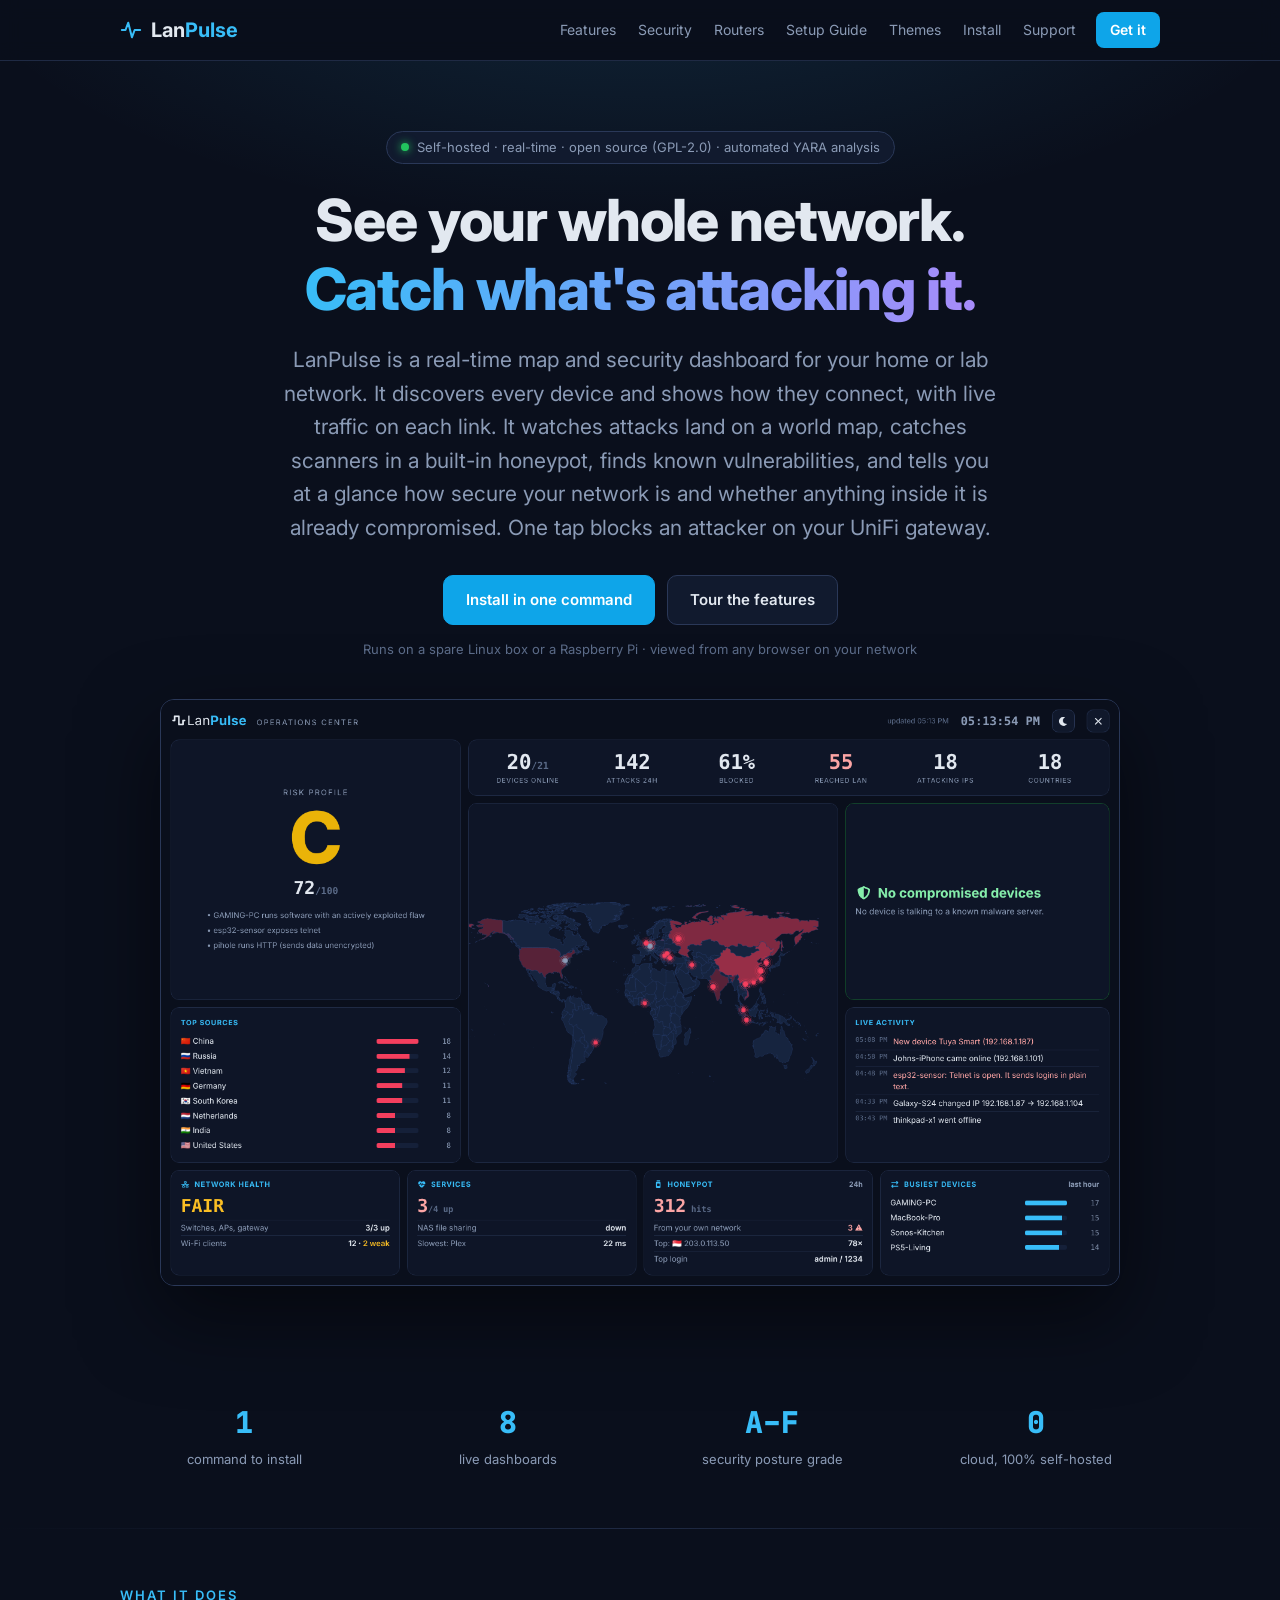
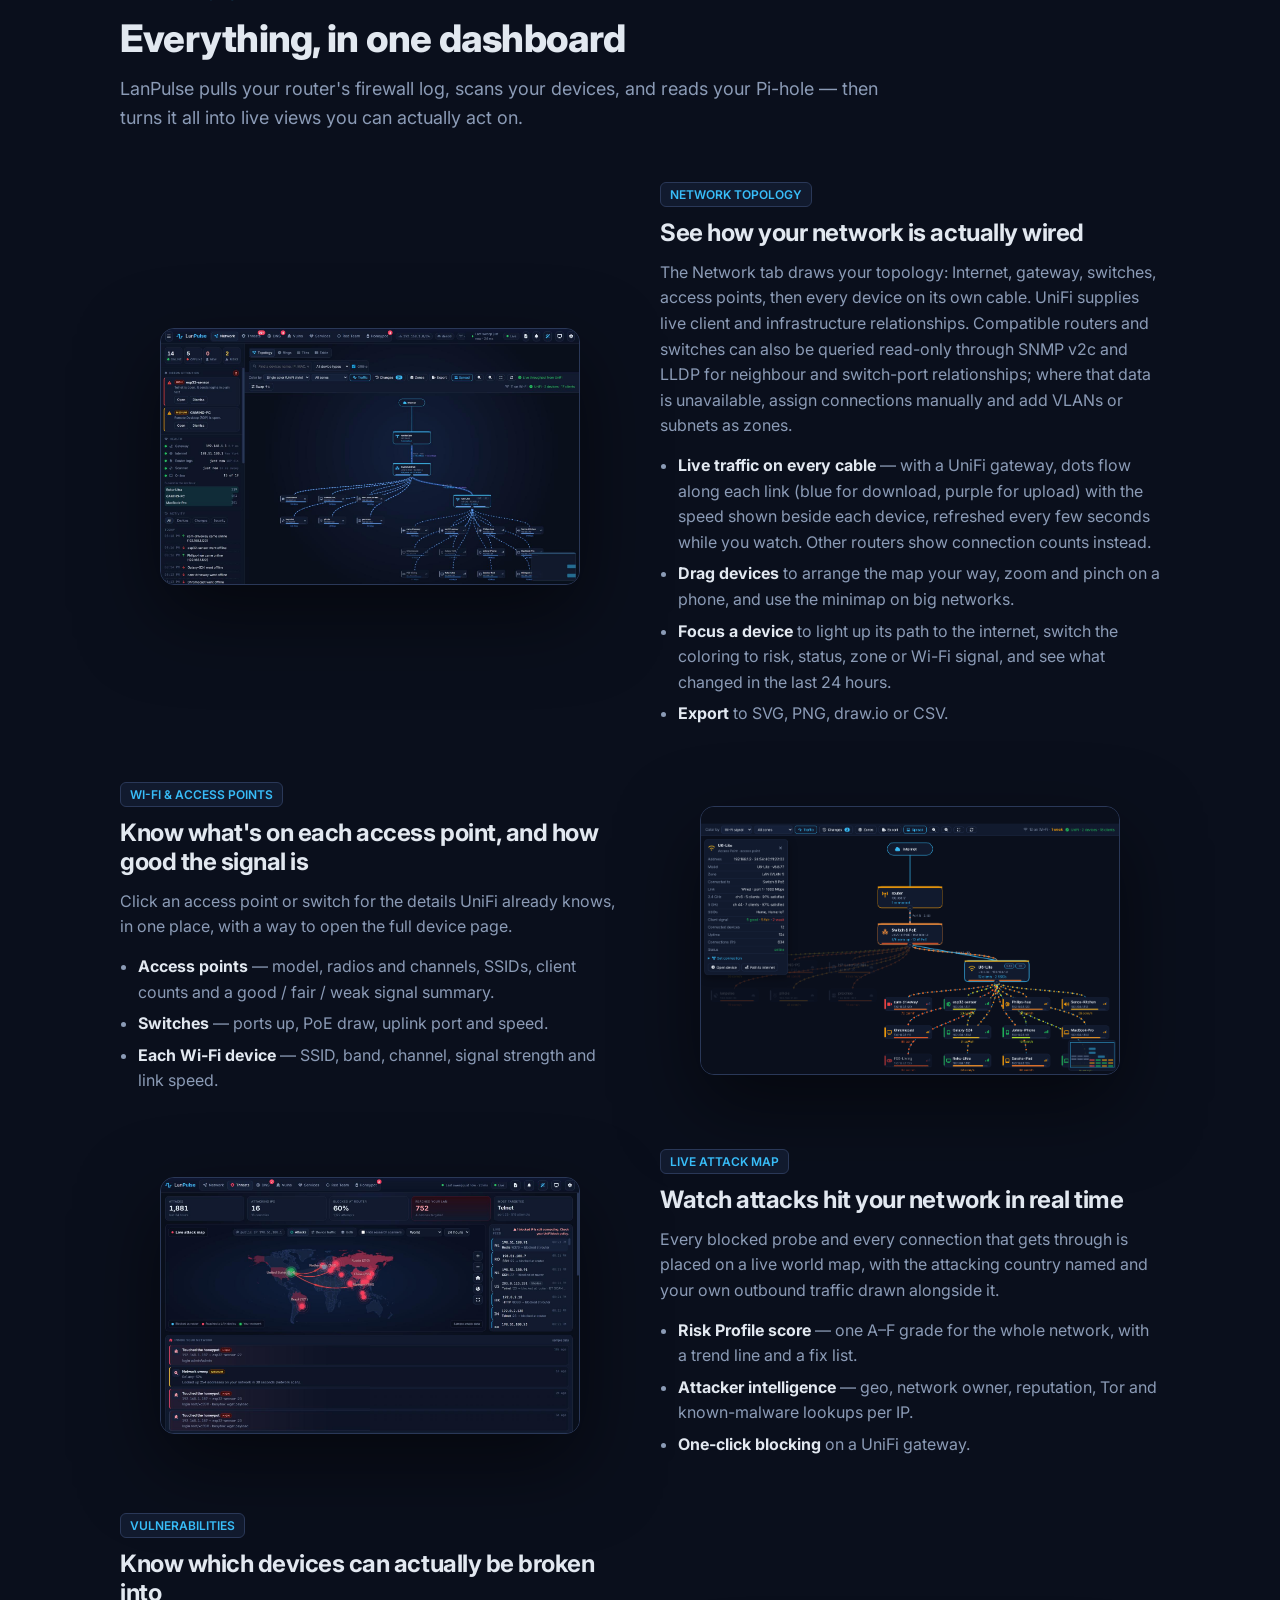
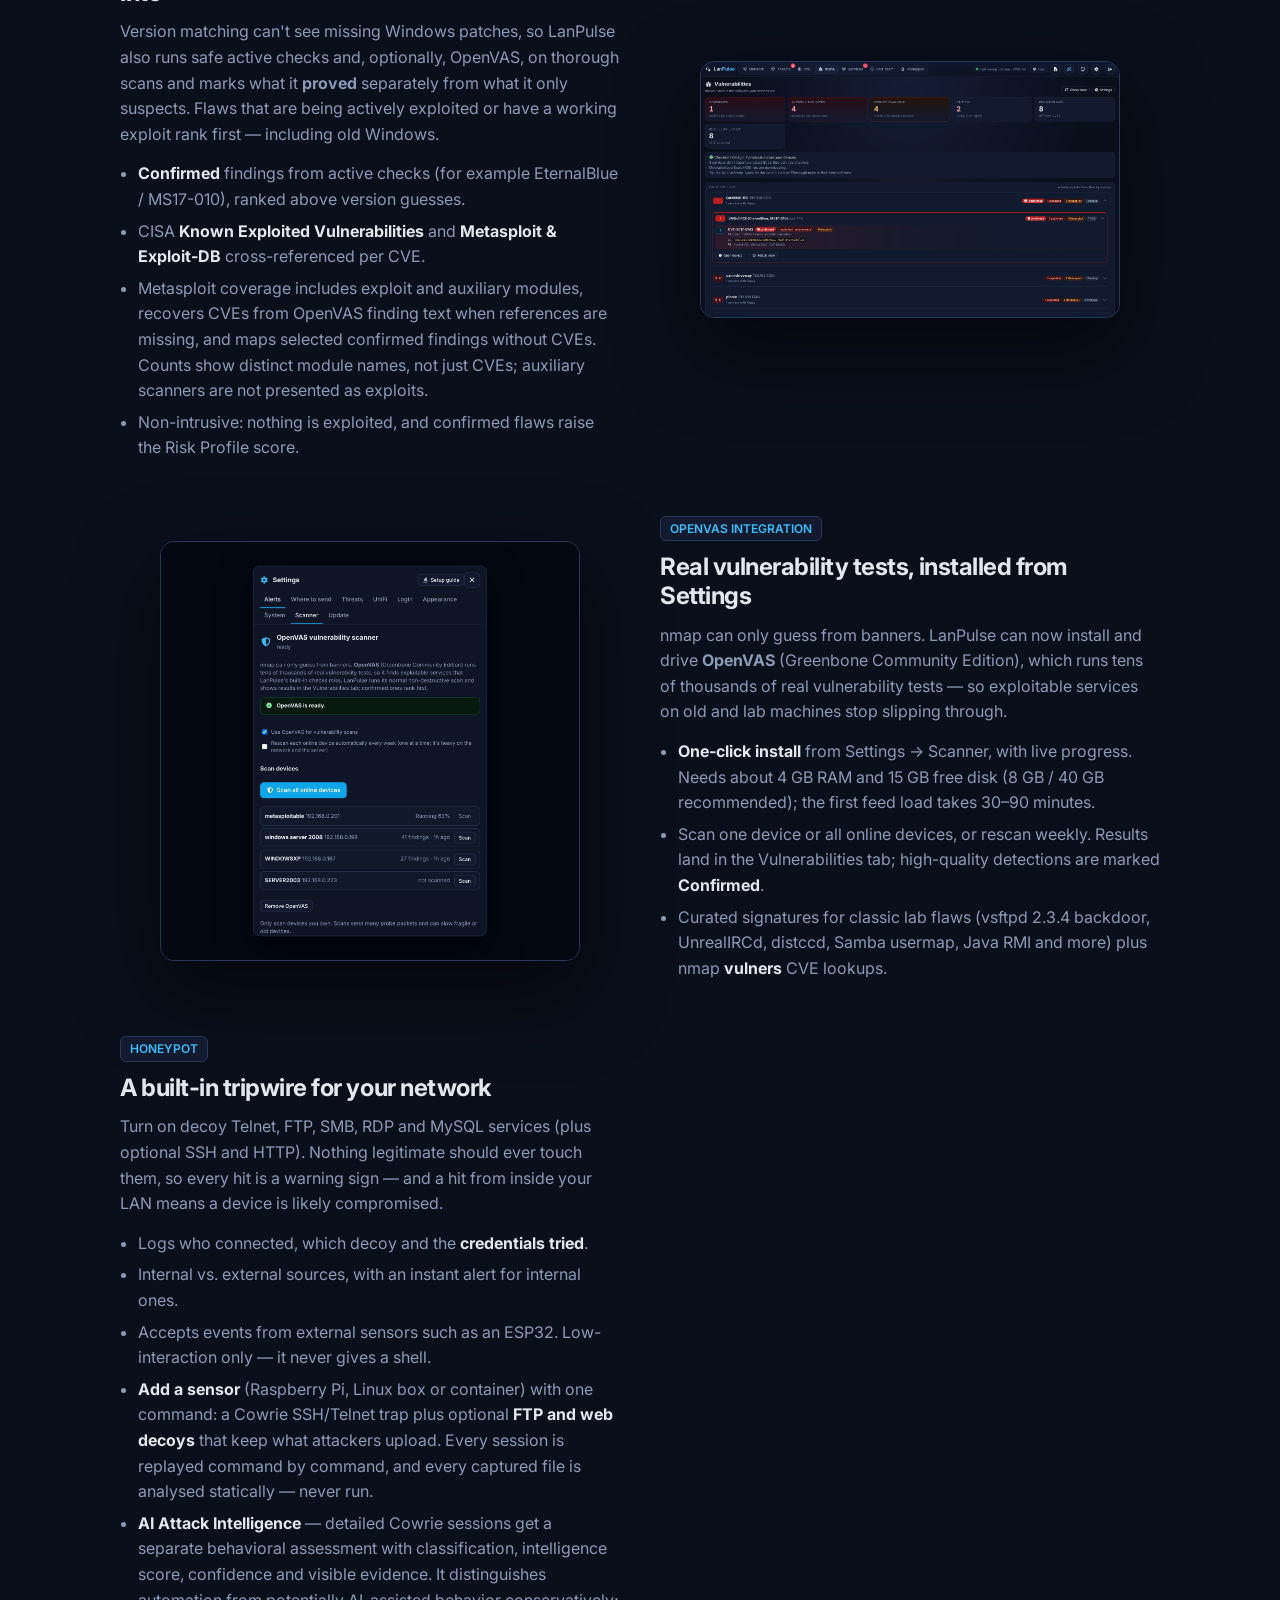
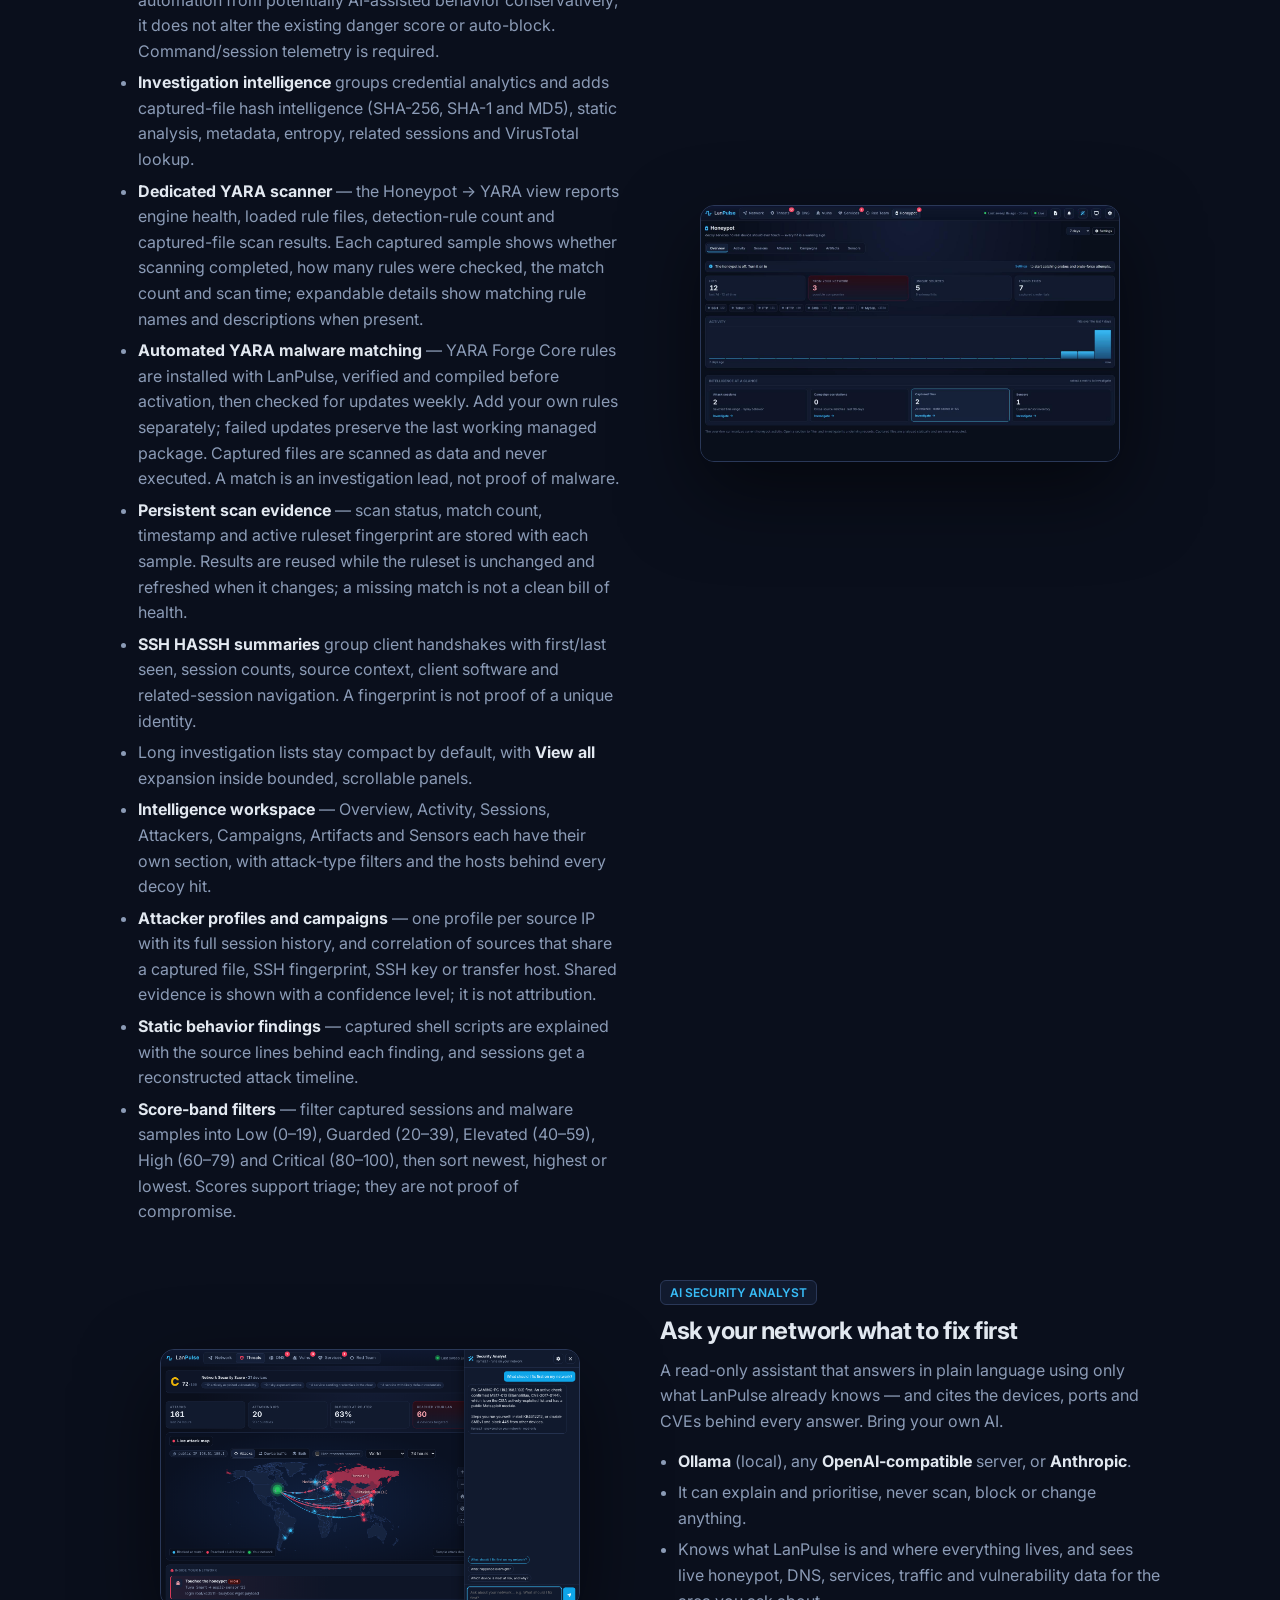
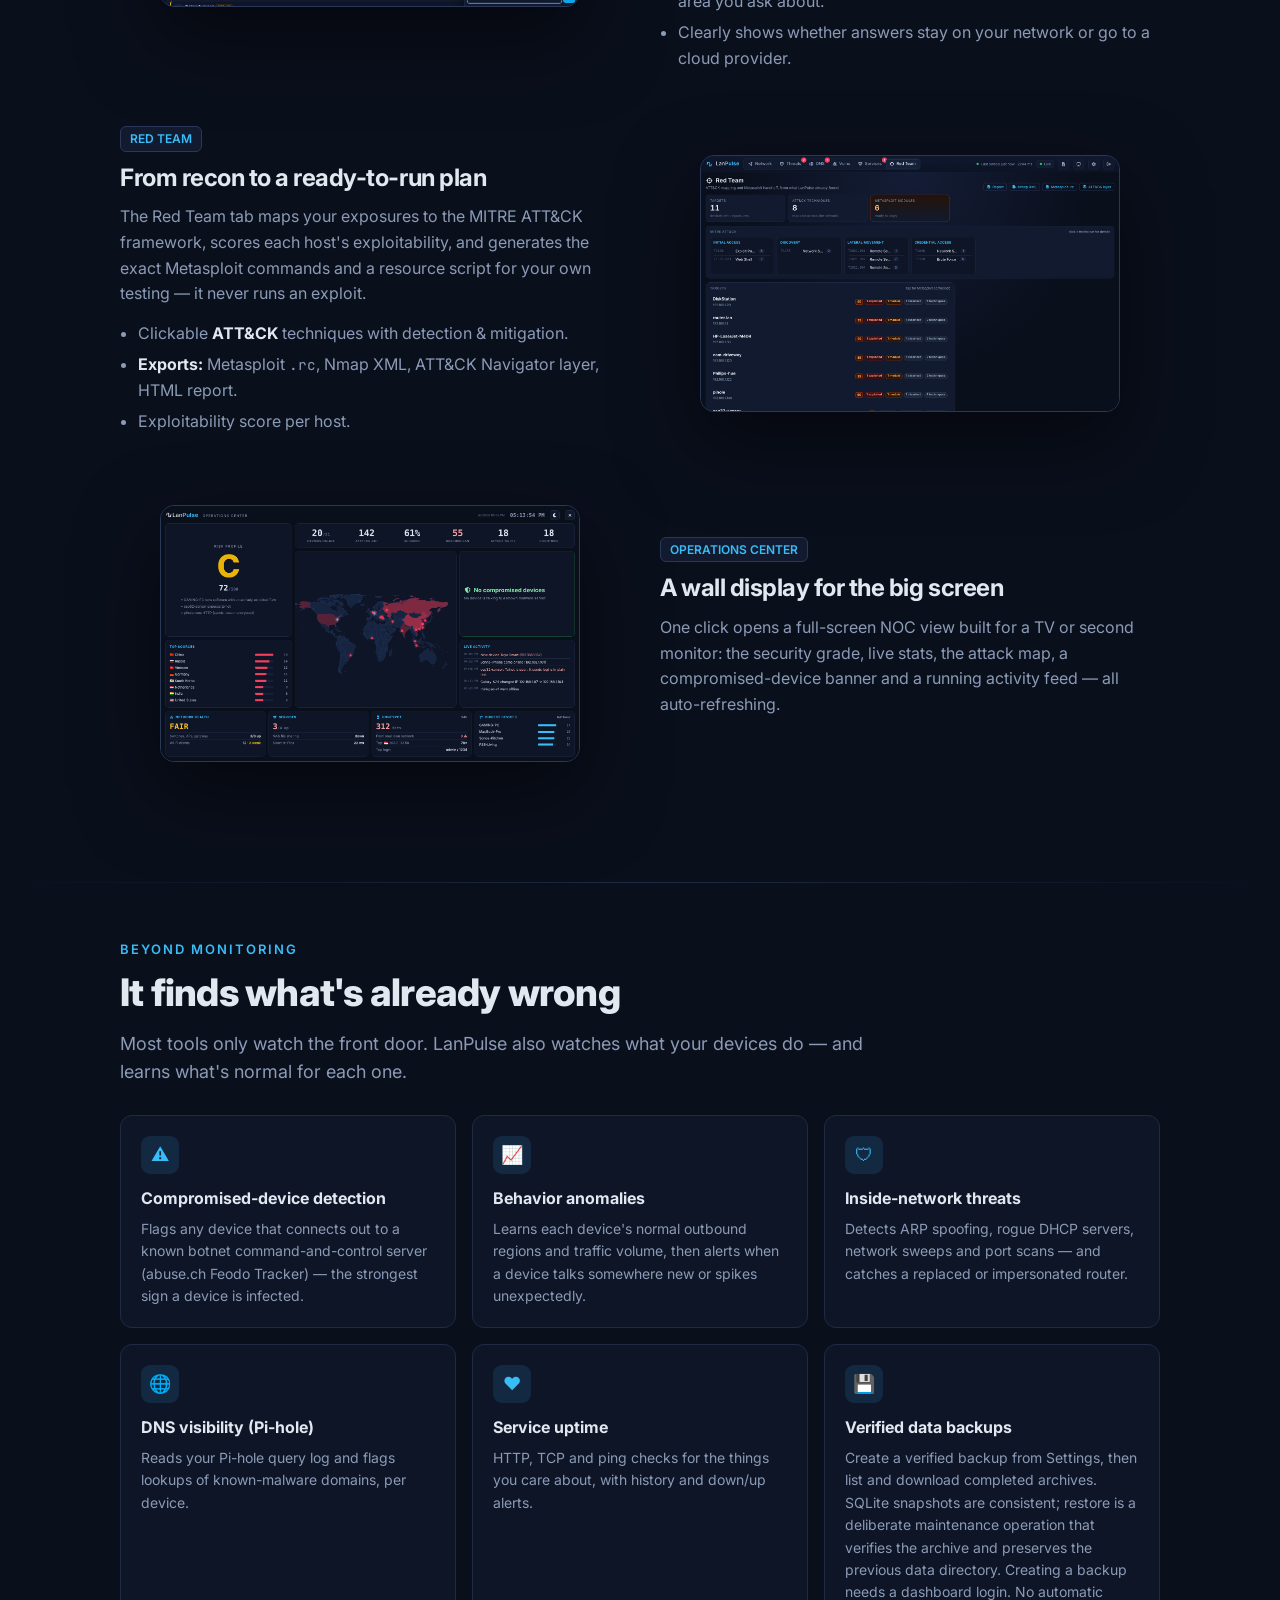
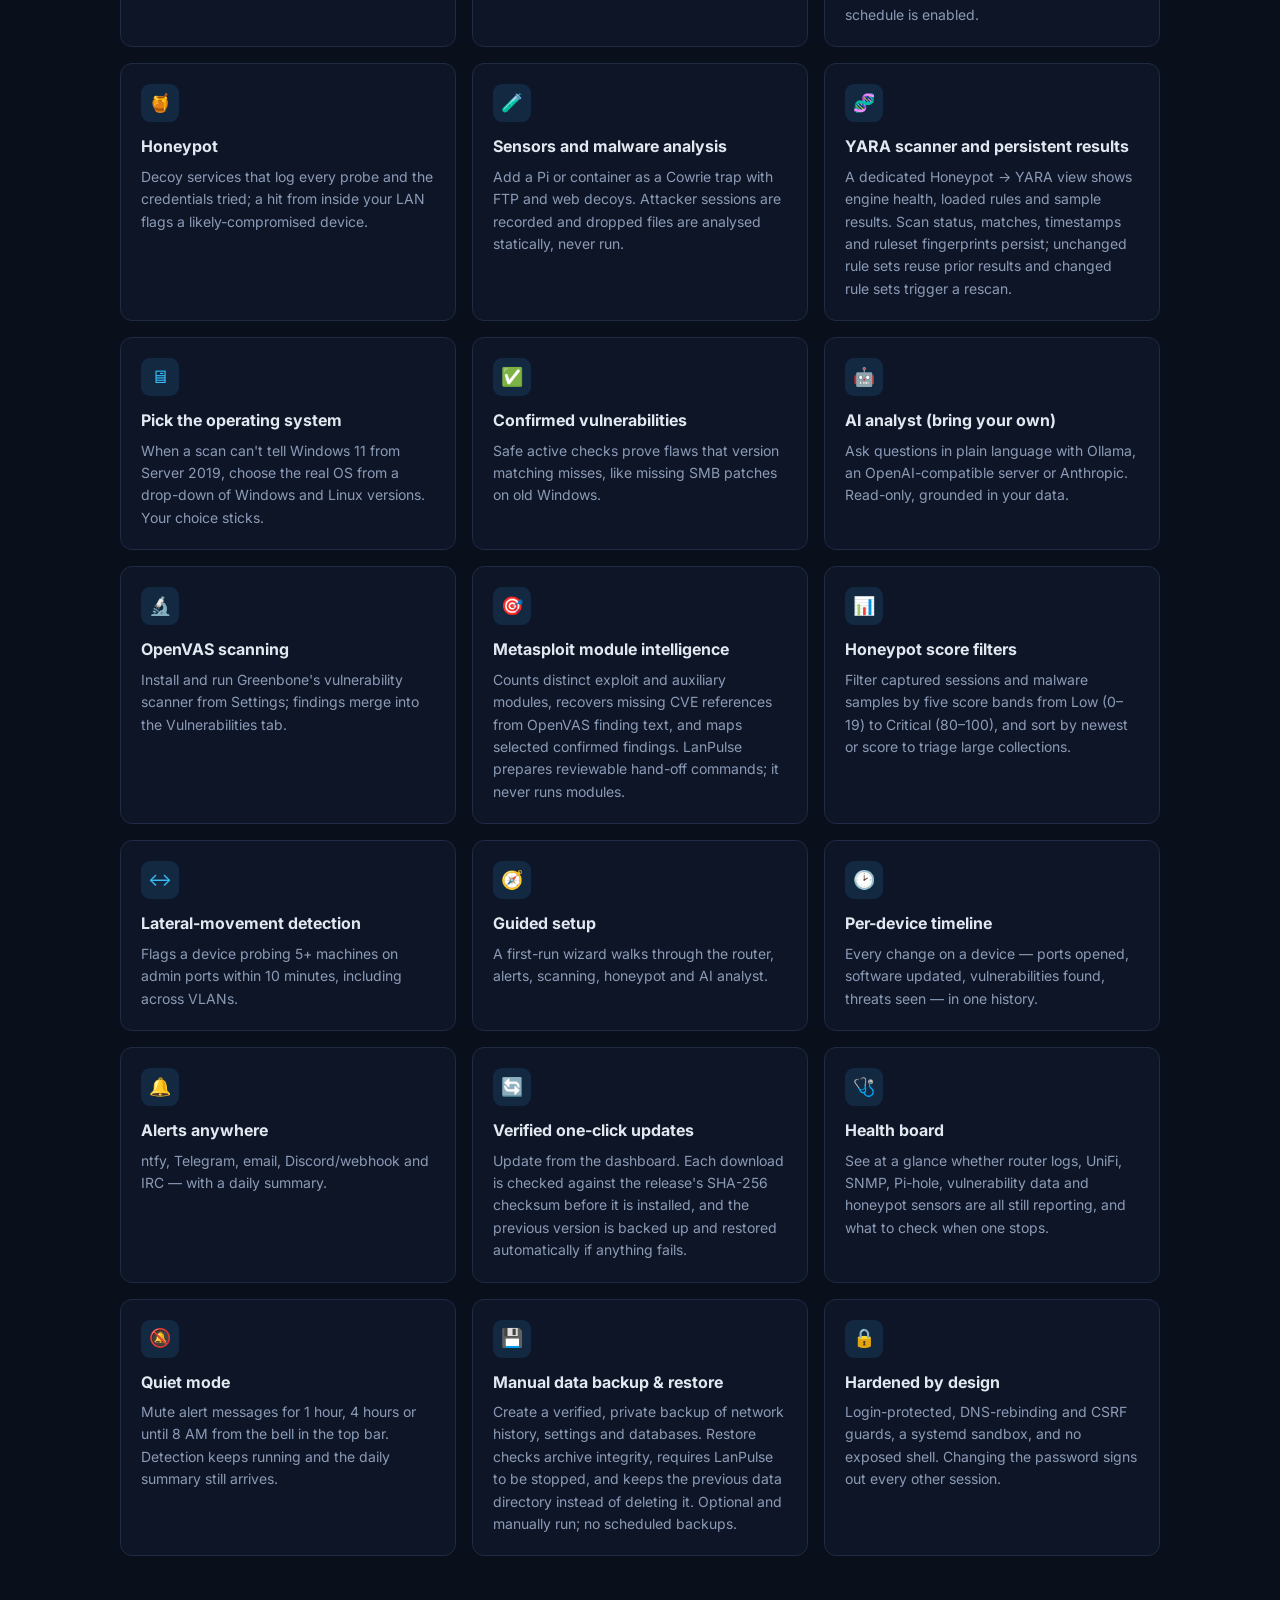
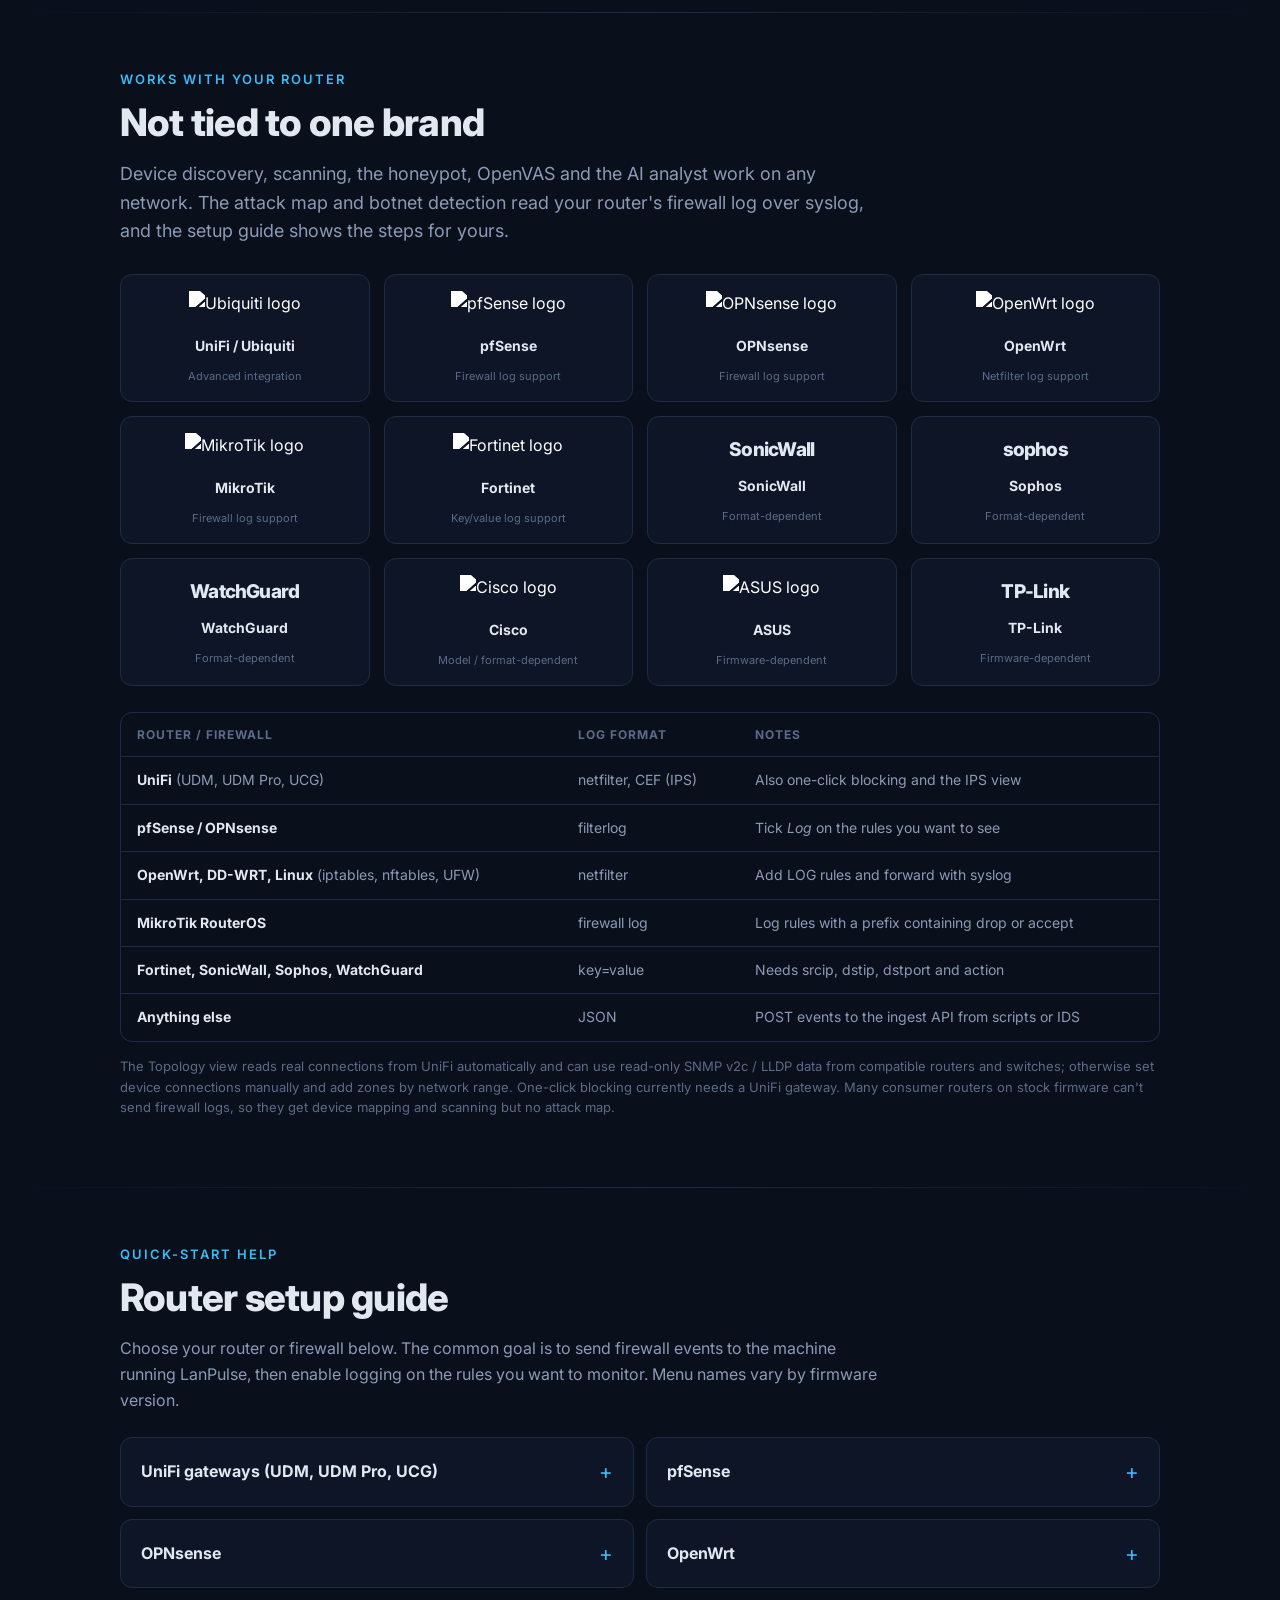
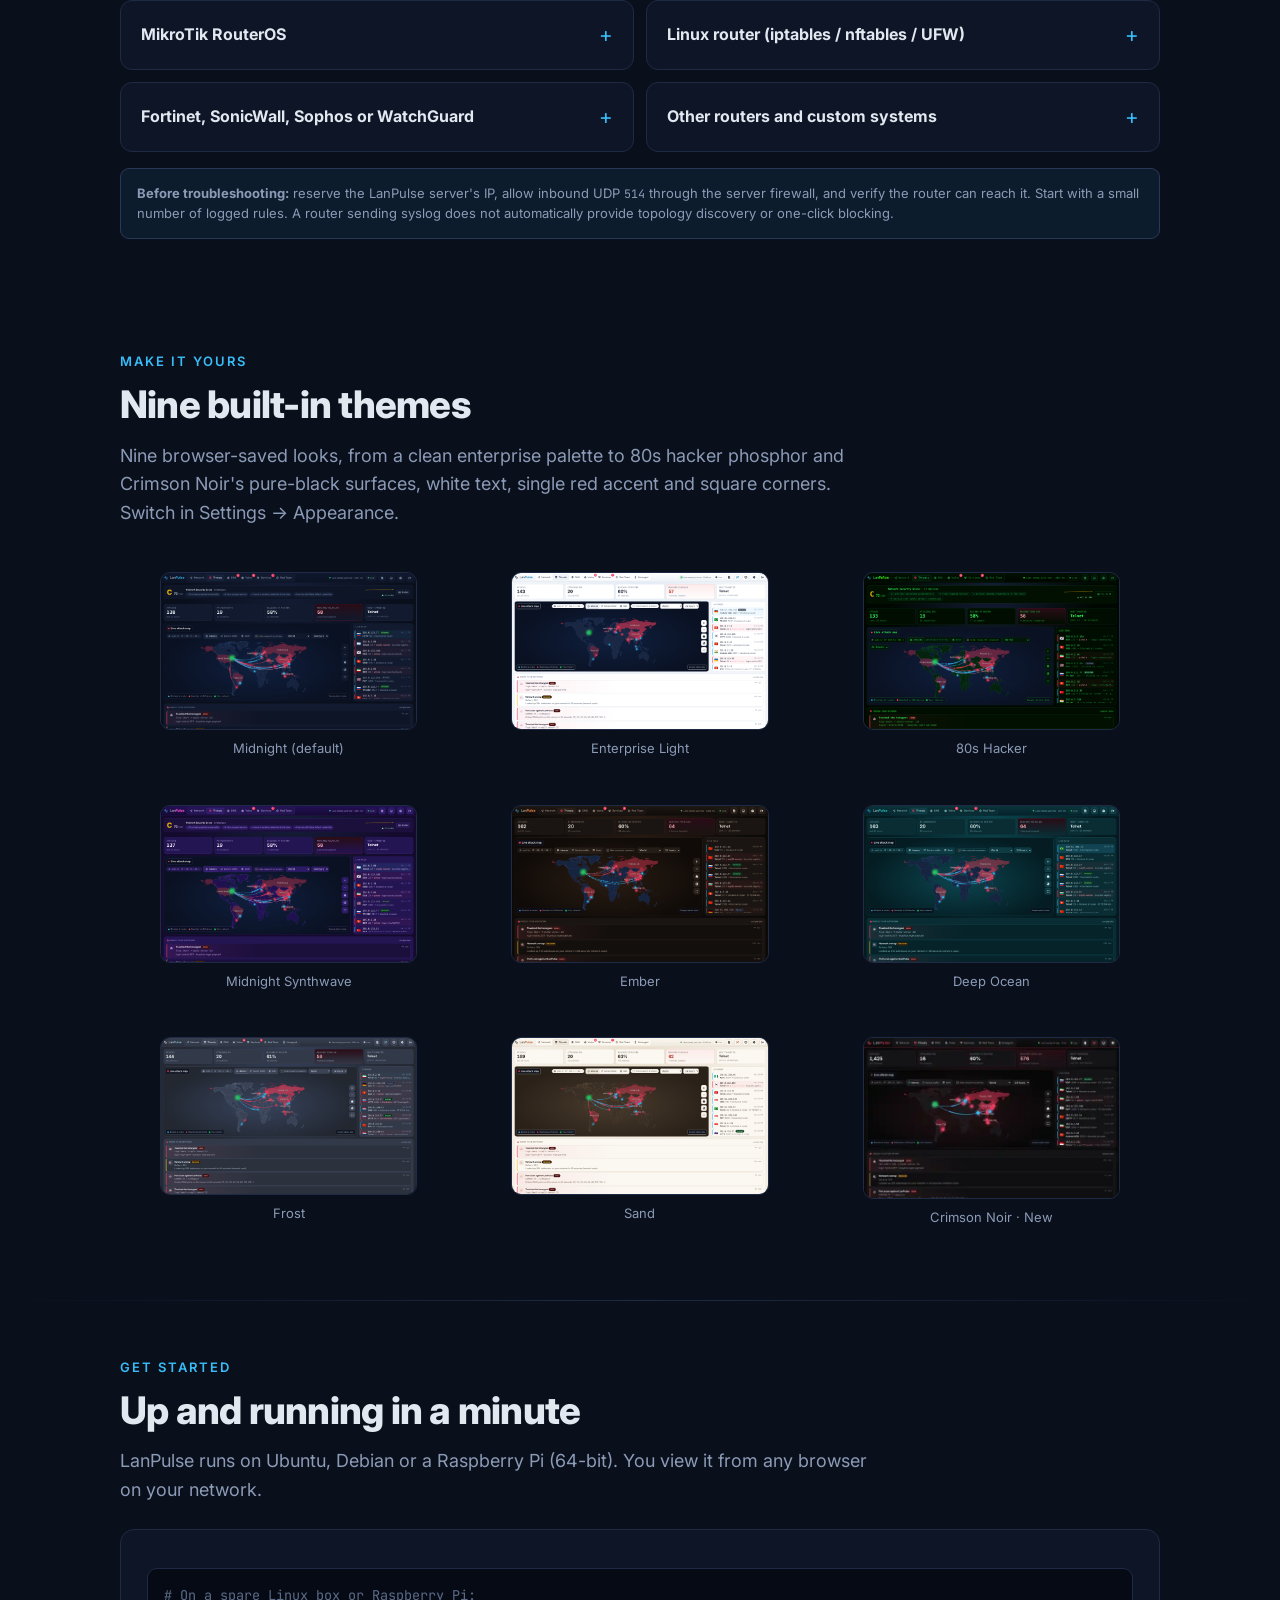
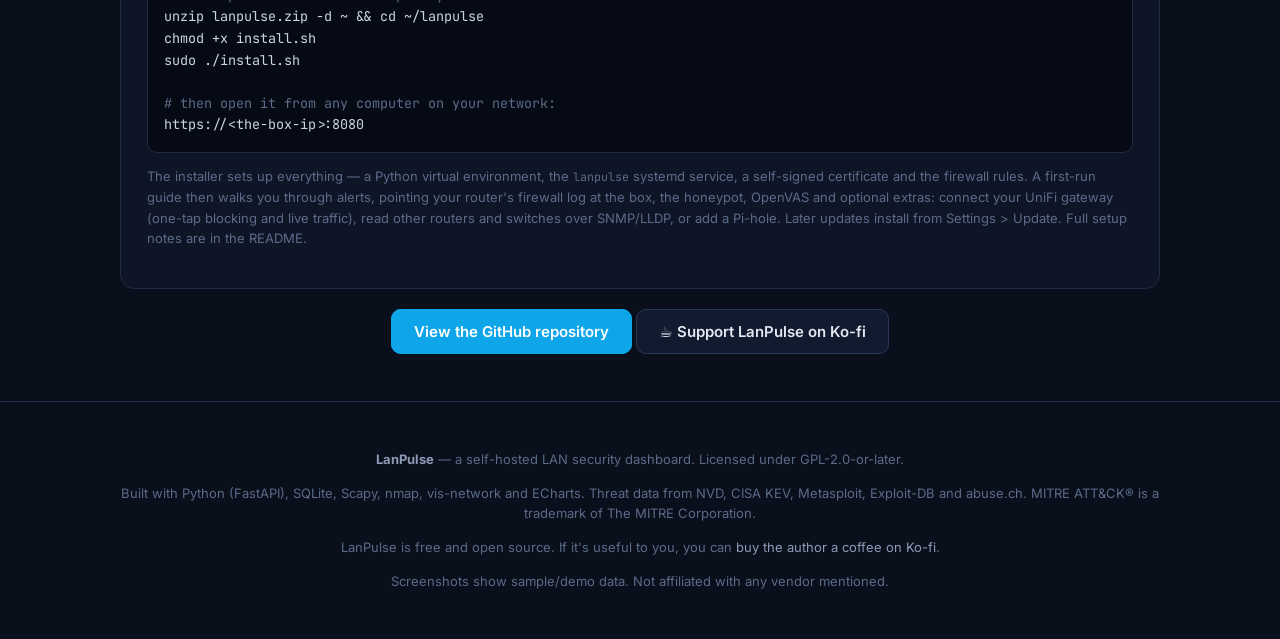
==== commit 25aa34df: "Expand website YARA scanner documentation" ====
--- a/docs/index.html
+++ b/docs/index.html
@@ -260,7 +260,9 @@
         <li><b>Add a sensor</b> (Raspberry Pi, Linux box or container) with one command: a Cowrie SSH/Telnet trap plus optional <b>FTP and web decoys</b> that keep what attackers upload. Every session is replayed command by command, and every captured file is analysed statically — never run.</li>
         <li><b>AI Attack Intelligence</b> — detailed Cowrie sessions get a separate behavioral assessment with classification, intelligence score, confidence and visible evidence. It distinguishes automation from potentially AI-assisted behavior conservatively; it does not alter the existing danger score or auto-block. Command/session telemetry is required.</li>
         <li><b>Investigation intelligence</b> groups credential analytics and adds captured-file hash intelligence (SHA-256, SHA-1 and MD5), static analysis, metadata, entropy, related sessions and VirusTotal lookup.</li>
+        <li><b>Dedicated YARA scanner</b> — the Honeypot → YARA view reports engine health, loaded rule files, detection-rule count and captured-file scan results. Each captured sample shows whether scanning completed, how many rules were checked, the match count and scan time; expandable details show matching rule names and descriptions when present.</li>
         <li><b>Automated YARA malware matching</b> — YARA Forge Core rules are installed with LanPulse, verified and compiled before activation, then checked for updates weekly. Add your own rules separately; failed updates preserve the last working managed package. Captured files are scanned as data and never executed. A match is an investigation lead, not proof of malware.</li>
+        <li><b>Persistent scan evidence</b> — scan status, match count, timestamp and active ruleset fingerprint are stored with each sample. Results are reused while the ruleset is unchanged and refreshed when it changes; a missing match is not a clean bill of health.</li>
         <li><b>SSH HASSH summaries</b> group client handshakes with first/last seen, session counts, source context, client software and related-session navigation. A fingerprint is not proof of a unique identity.</li>
         <li>Long investigation lists stay compact by default, with <b>View all</b> expansion inside bounded, scrollable panels.</li>
         <li><b>Intelligence workspace</b> — Overview, Activity, Sessions, Attackers, Campaigns, Artifacts and Sensors each have their own section, with attack-type filters and the hosts behind every decoy hit.</li>
@@ -330,7 +332,7 @@
     <div class="card"><div class="ic">💾</div><h4>Verified data backups</h4><p>Create a verified backup from Settings, then list and download completed archives. SQLite snapshots are consistent; restore is a deliberate maintenance operation that verifies the archive and preserves the previous data directory. Creating a backup needs a dashboard login. No automatic schedule is enabled.</p></div>
     <div class="card"><div class="ic">🍯</div><h4>Honeypot</h4><p>Decoy services that log every probe and the credentials tried; a hit from inside your LAN flags a likely-compromised device.</p></div>
     <div class="card"><div class="ic">🧪</div><h4>Sensors and malware analysis</h4><p>Add a Pi or container as a Cowrie trap with FTP and web decoys. Attacker sessions are recorded and dropped files are analysed statically, never run.</p></div>
-    <div class="card"><div class="ic">🧬</div><h4>Automated YARA detection</h4><p>YARA Forge Core rules are installed and refreshed weekly. The managed package is verified and validated before activation; custom rules are kept separate and failed updates preserve the last working set.</p></div>
+    <div class="card"><div class="ic">🧬</div><h4>YARA scanner and persistent results</h4><p>A dedicated Honeypot → YARA view shows engine health, loaded rules and sample results. Scan status, matches, timestamps and ruleset fingerprints persist; unchanged rule sets reuse prior results and changed rule sets trigger a rescan.</p></div>
     <div class="card"><div class="ic">🖥</div><h4>Pick the operating system</h4><p>When a scan can't tell Windows 11 from Server 2019, choose the real OS from a drop-down of Windows and Linux versions. Your choice sticks.</p></div>
     <div class="card"><div class="ic">✅</div><h4>Confirmed vulnerabilities</h4><p>Safe active checks prove flaws that version matching misses, like missing SMB patches on old Windows.</p></div>
     <div class="card"><div class="ic">🤖</div><h4>AI analyst (bring your own)</h4><p>Ask questions in plain language with Ollama, an OpenAI-compatible server or Anthropic. Read-only, grounded in your data.</p></div>
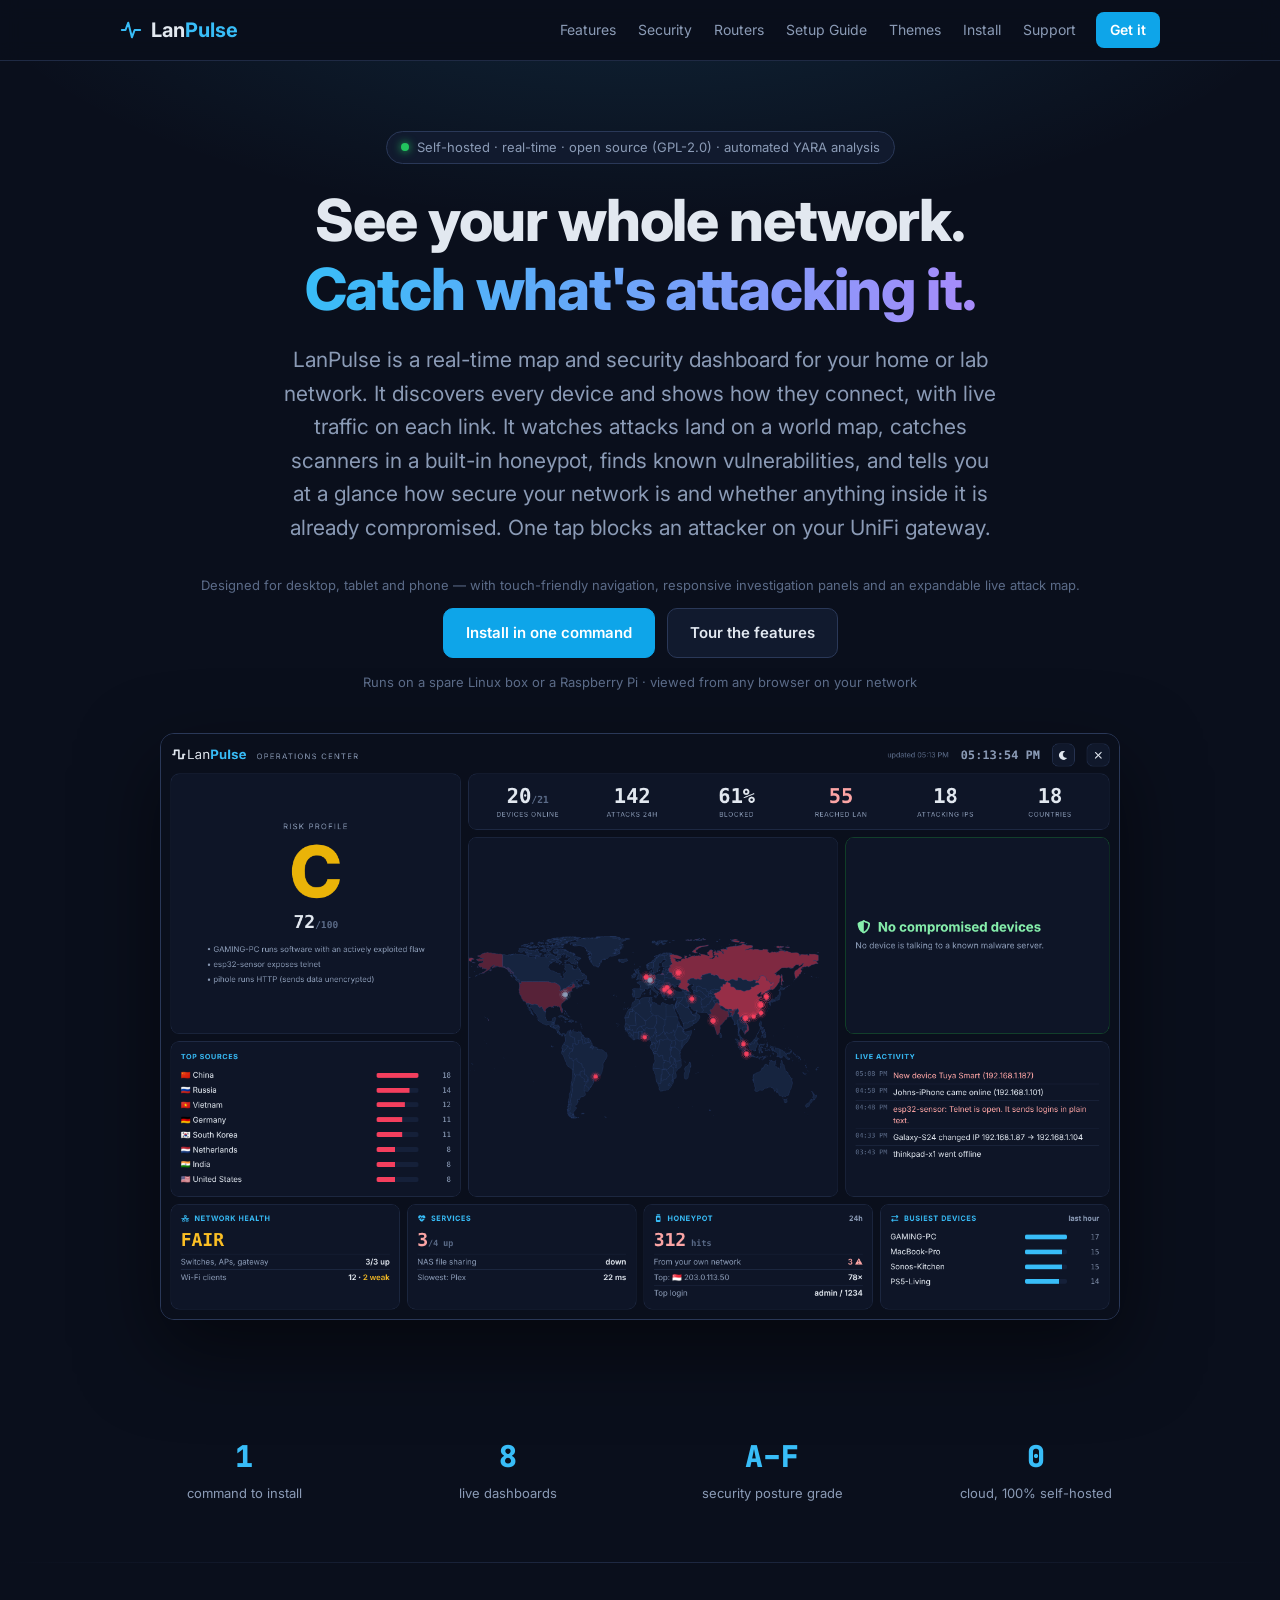
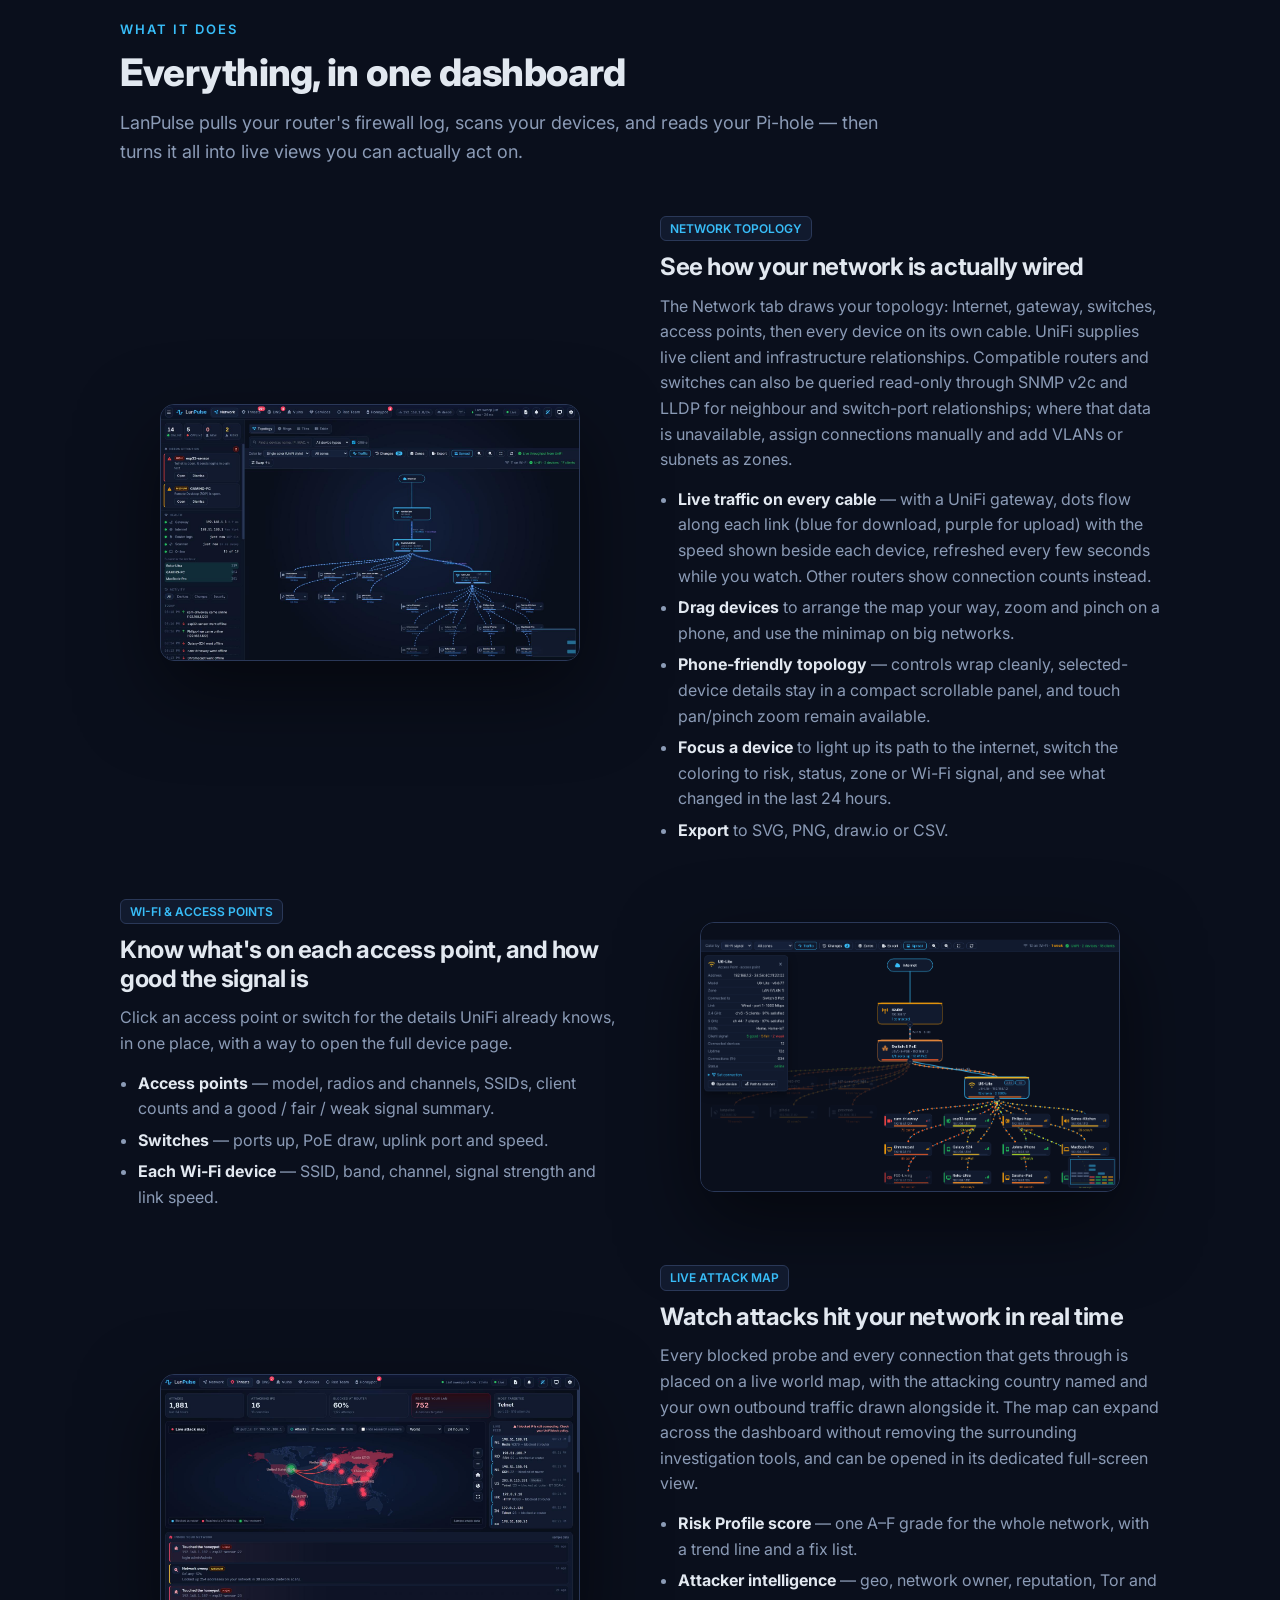
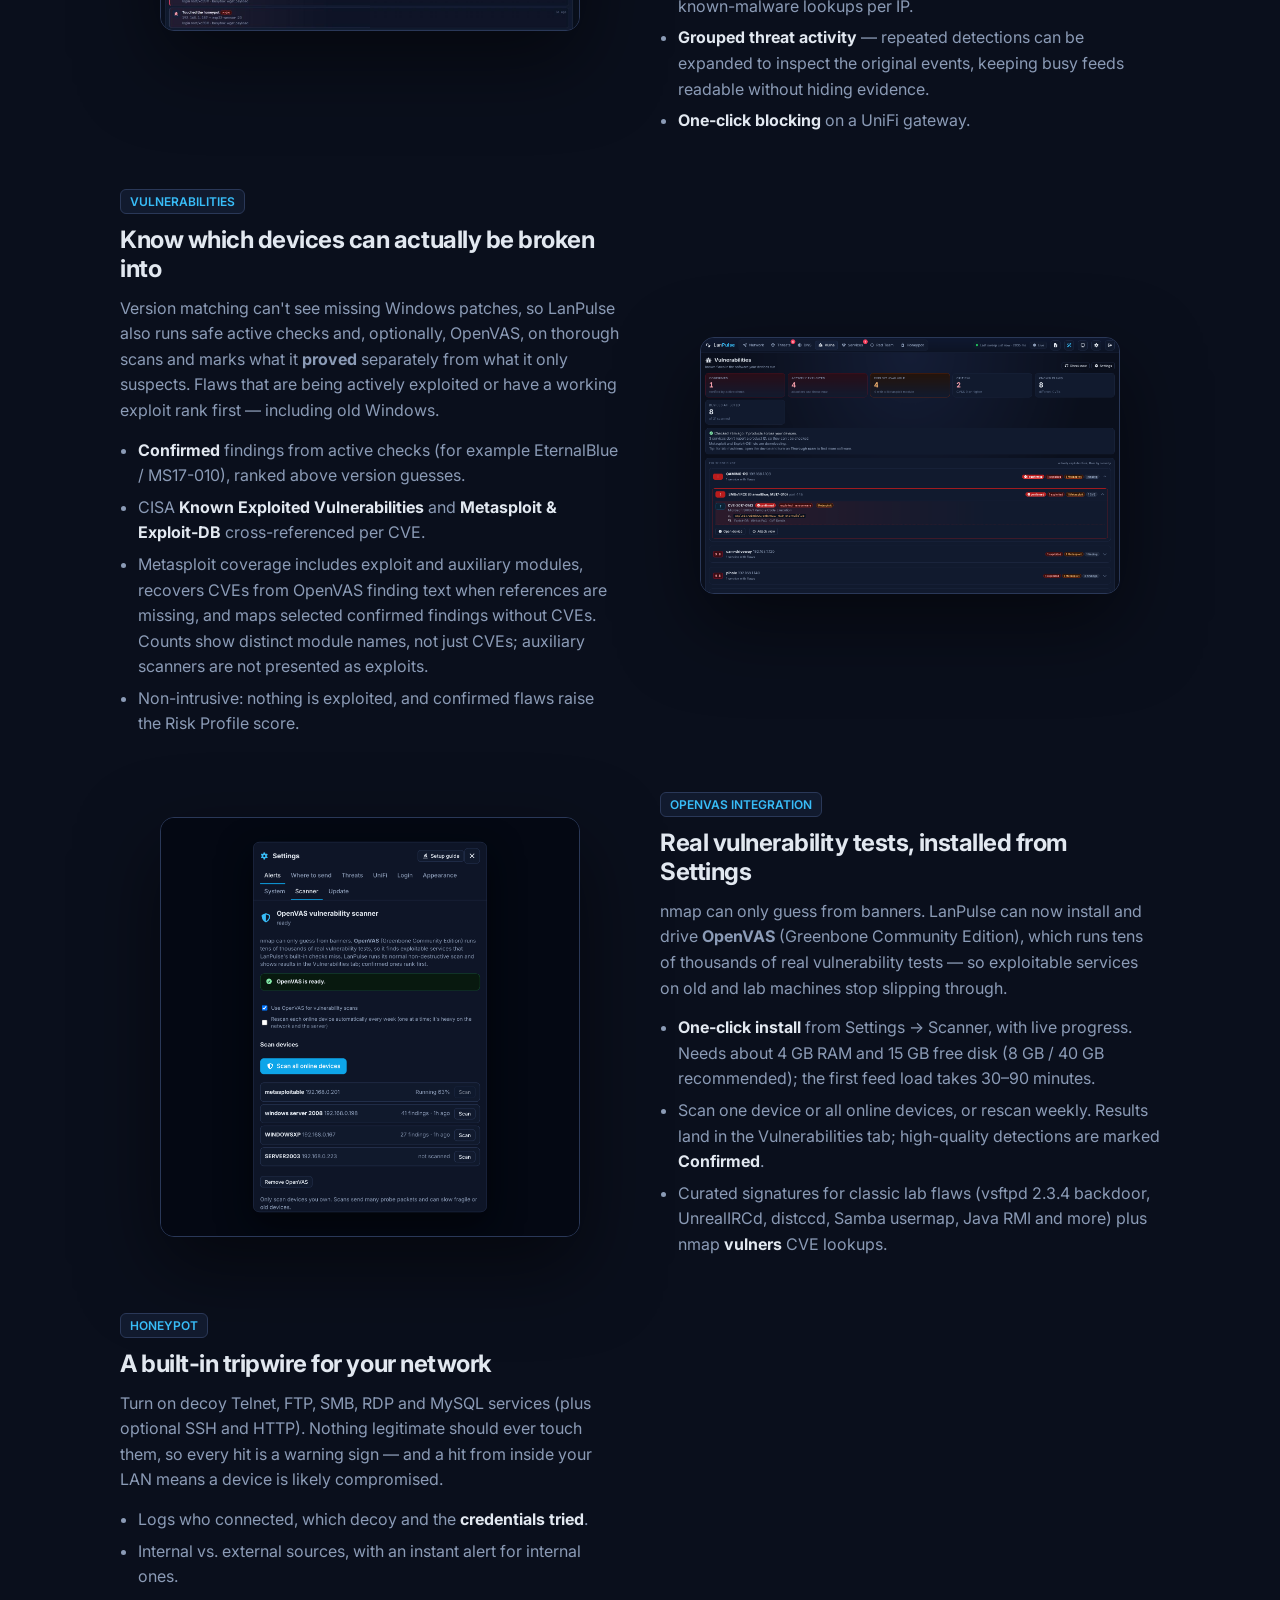
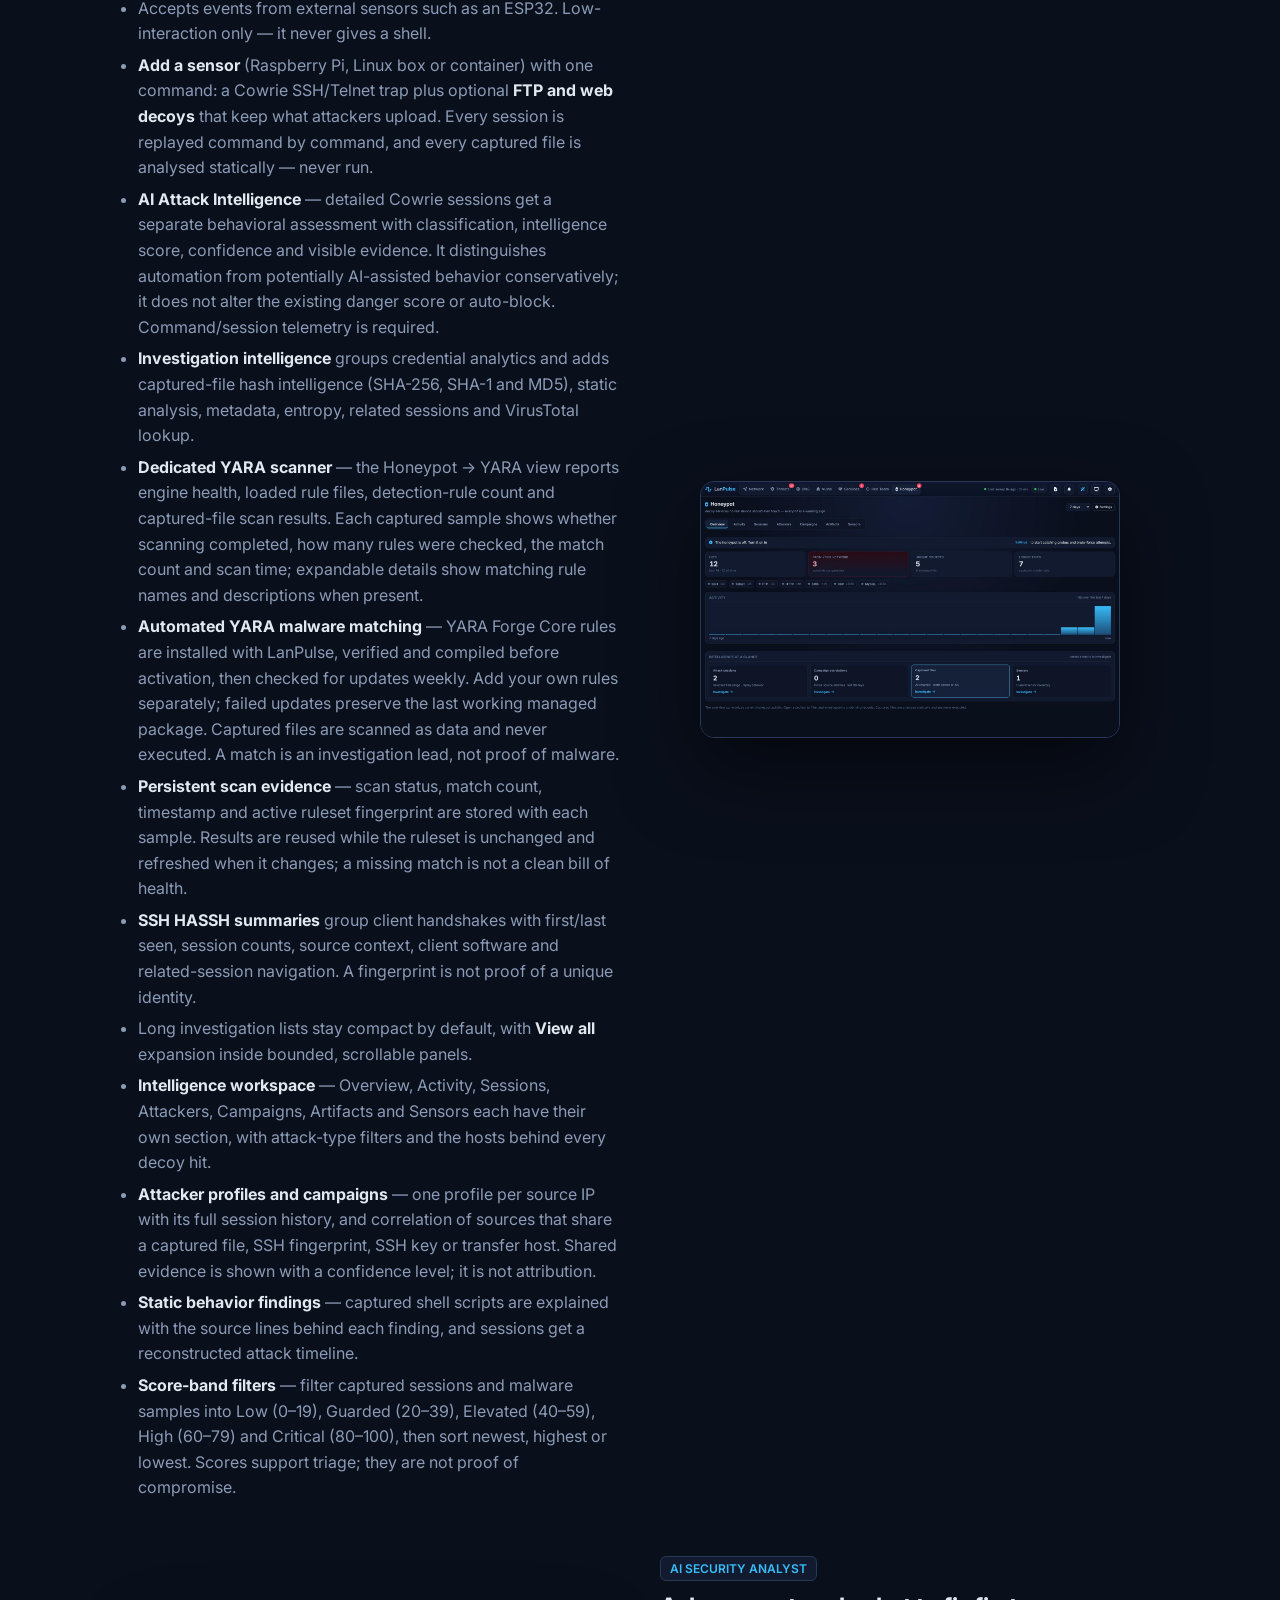
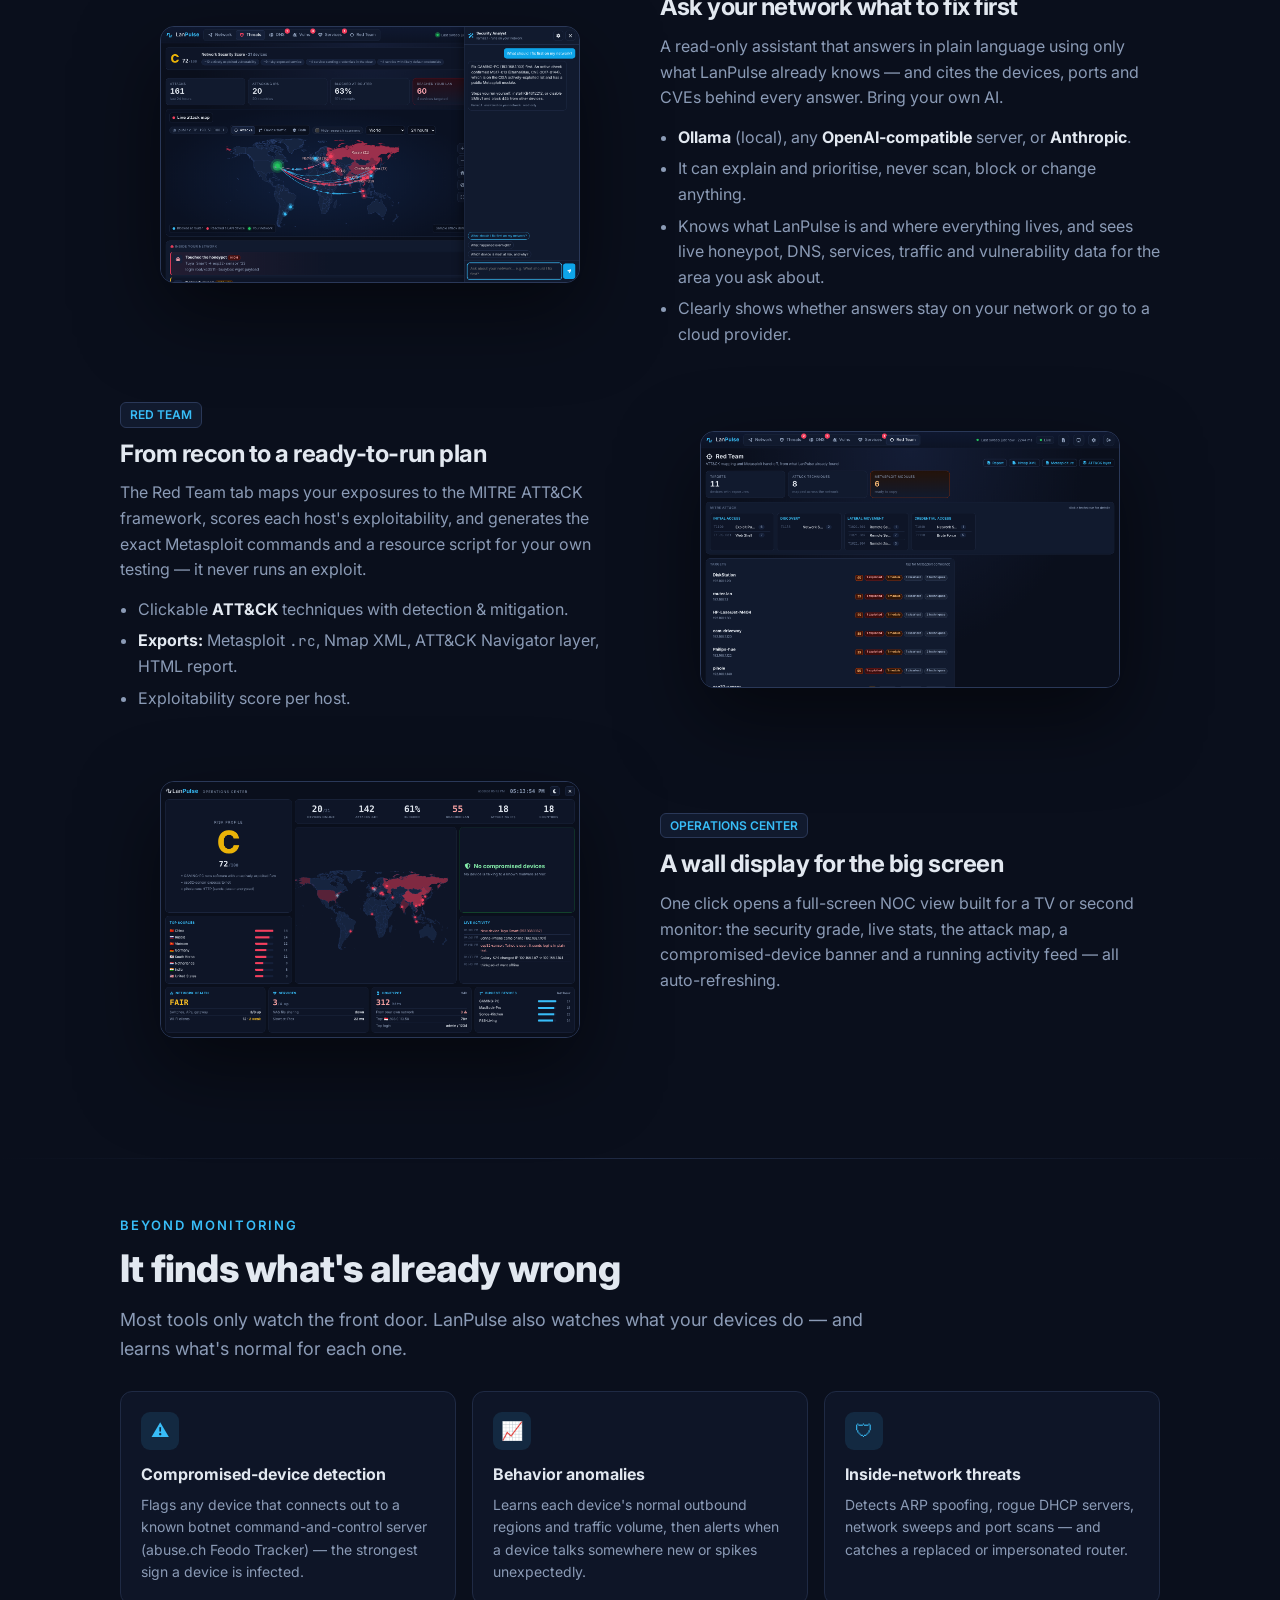
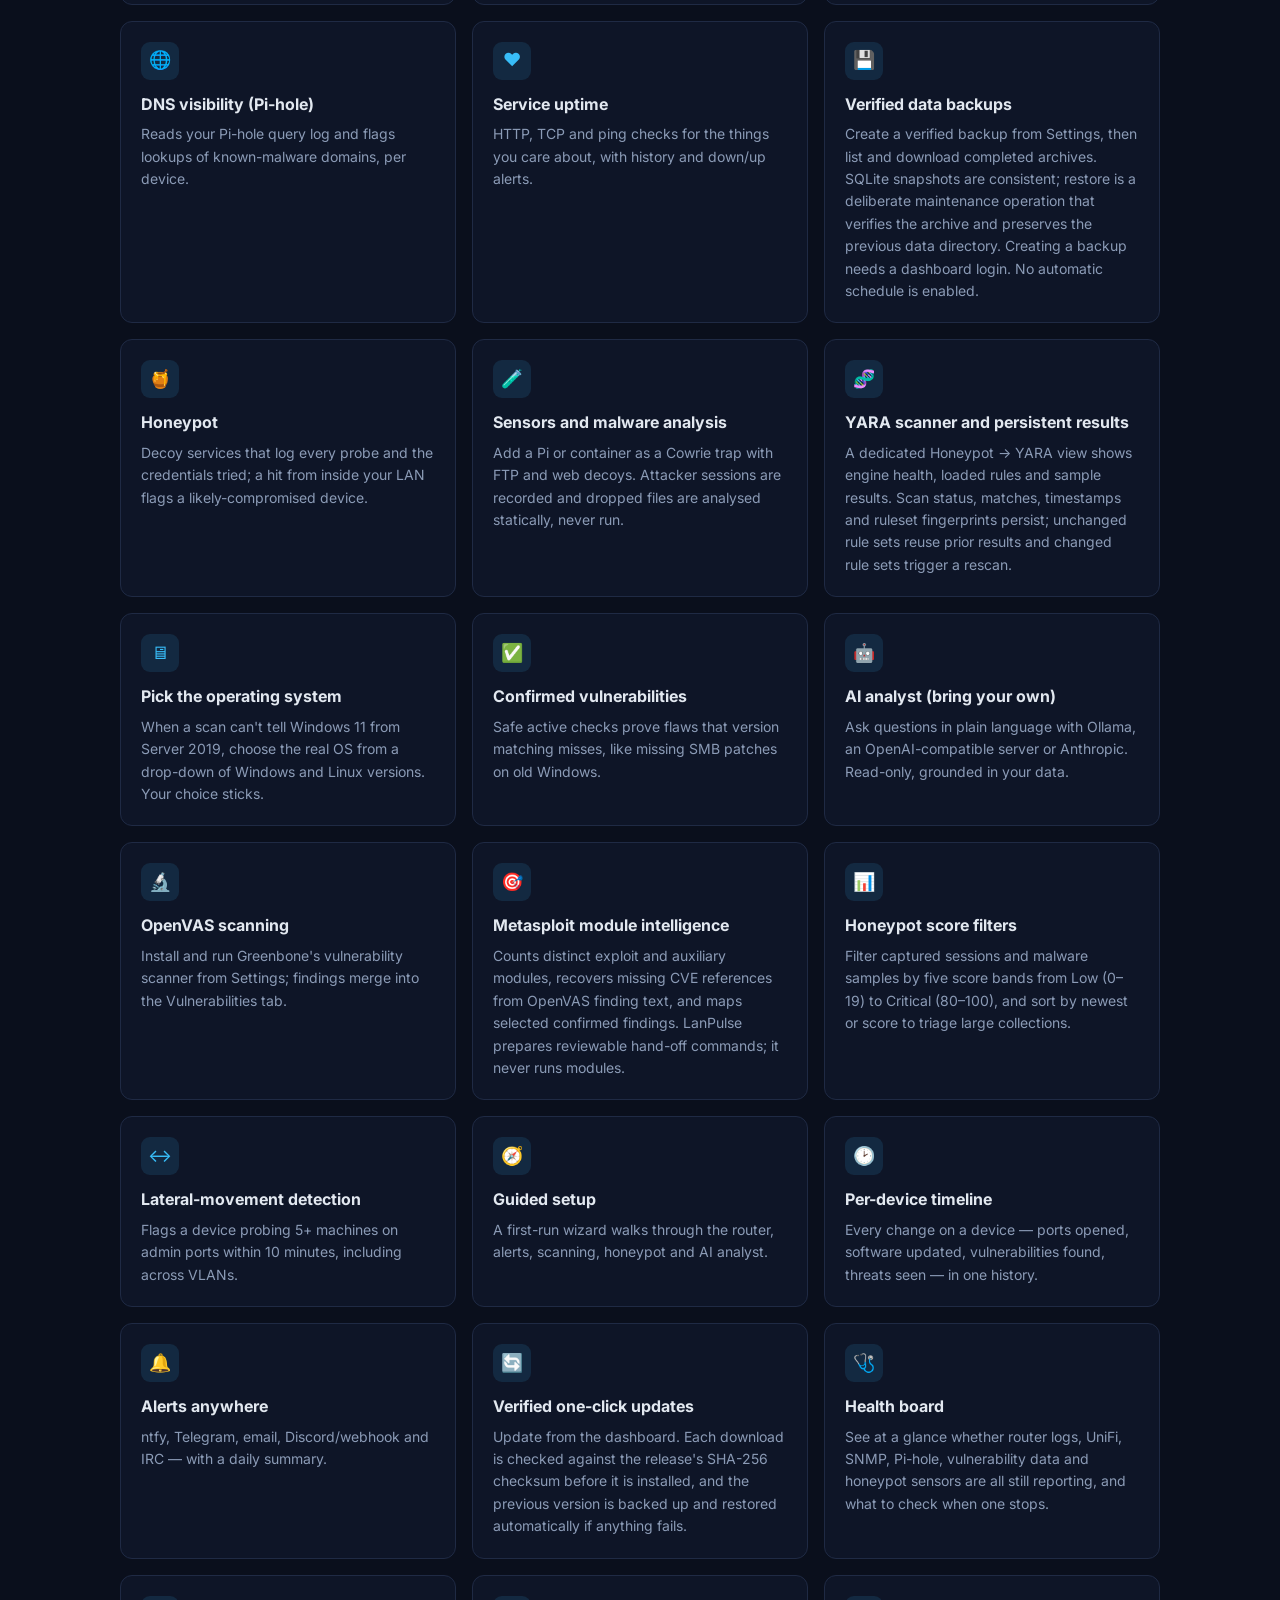
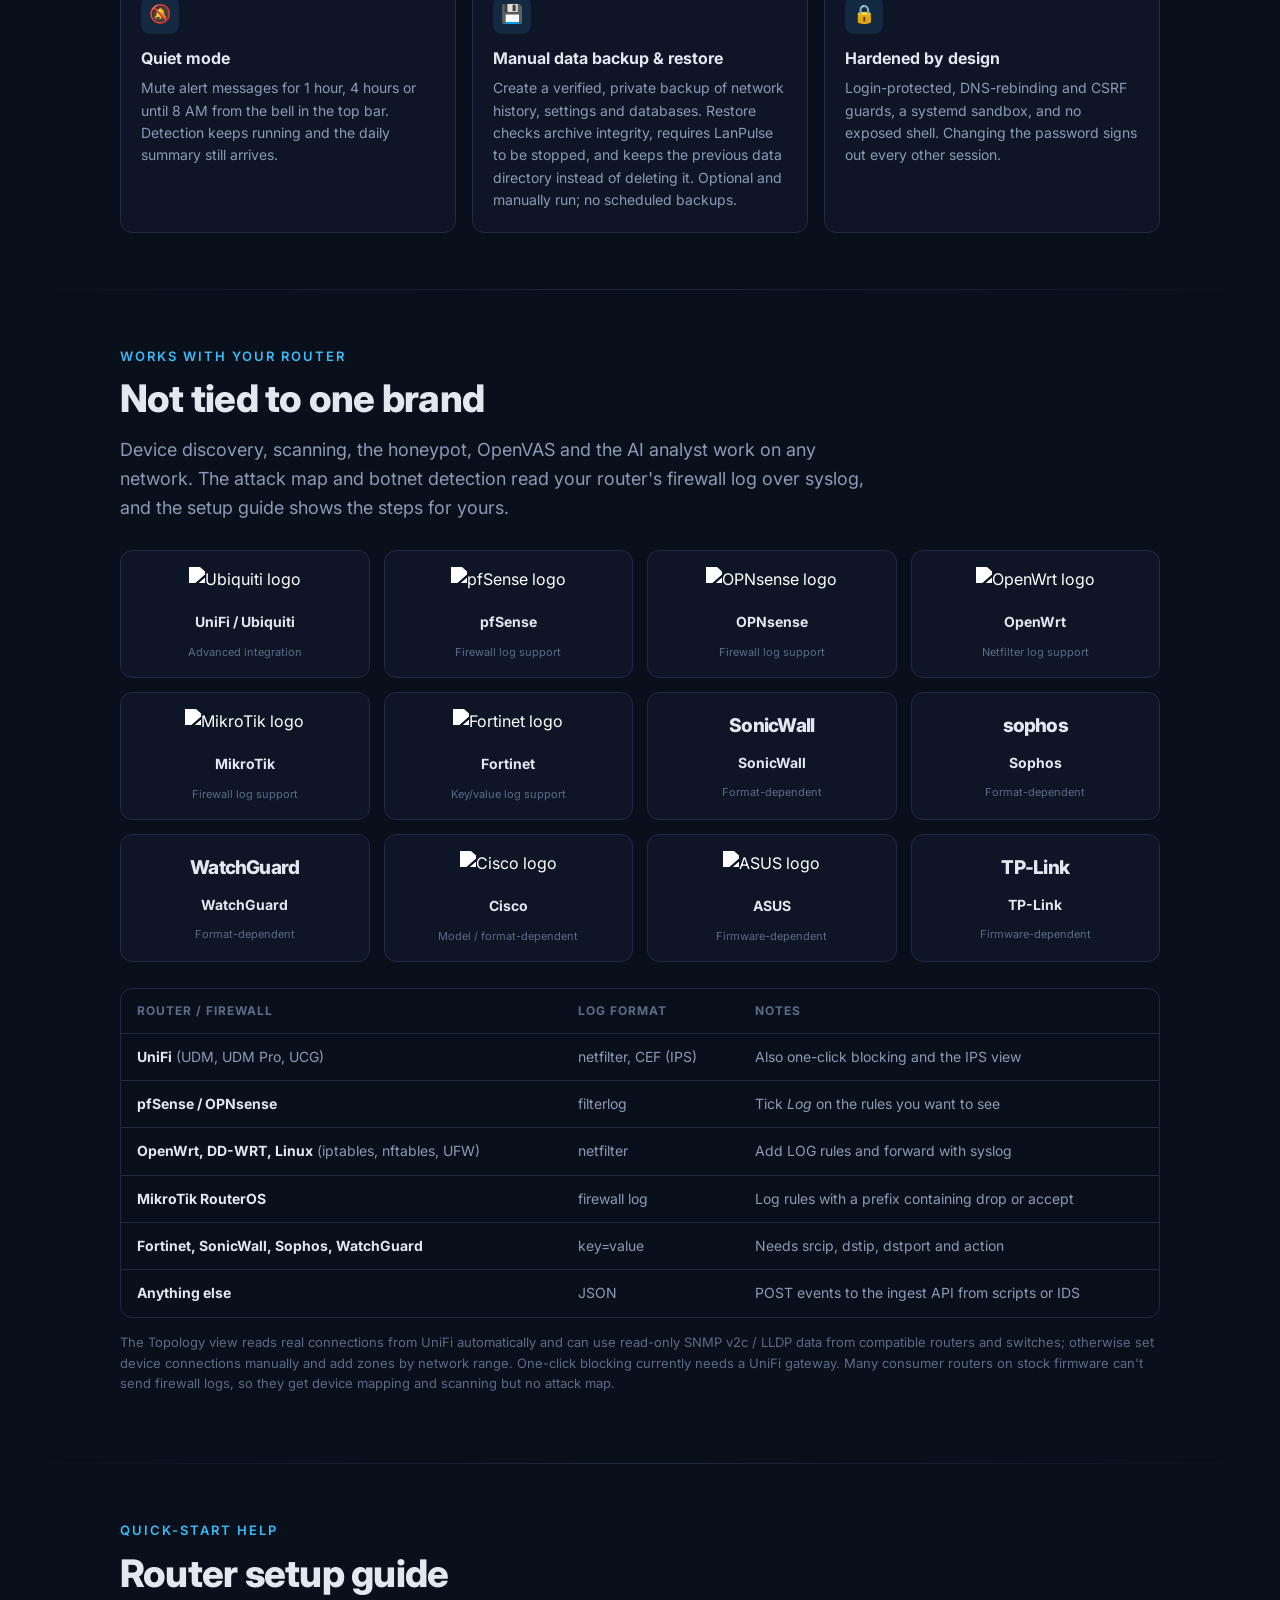
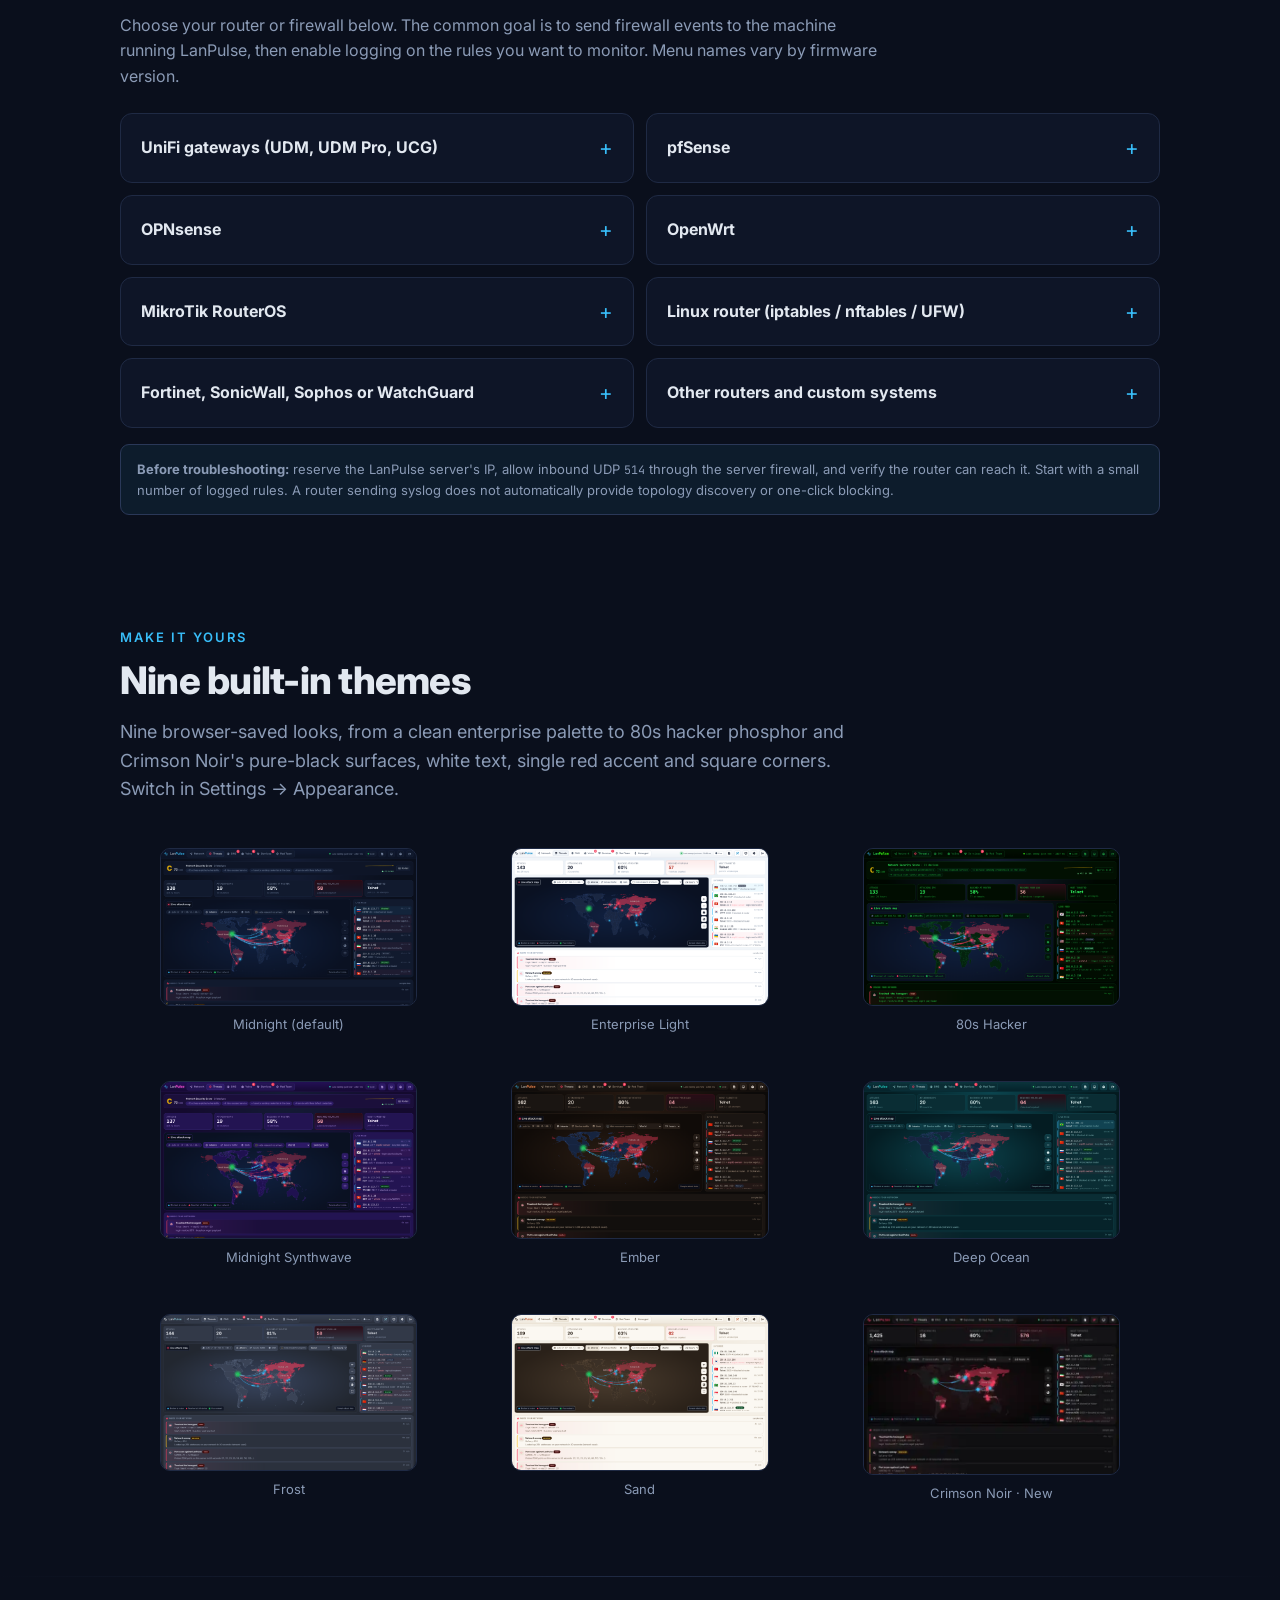
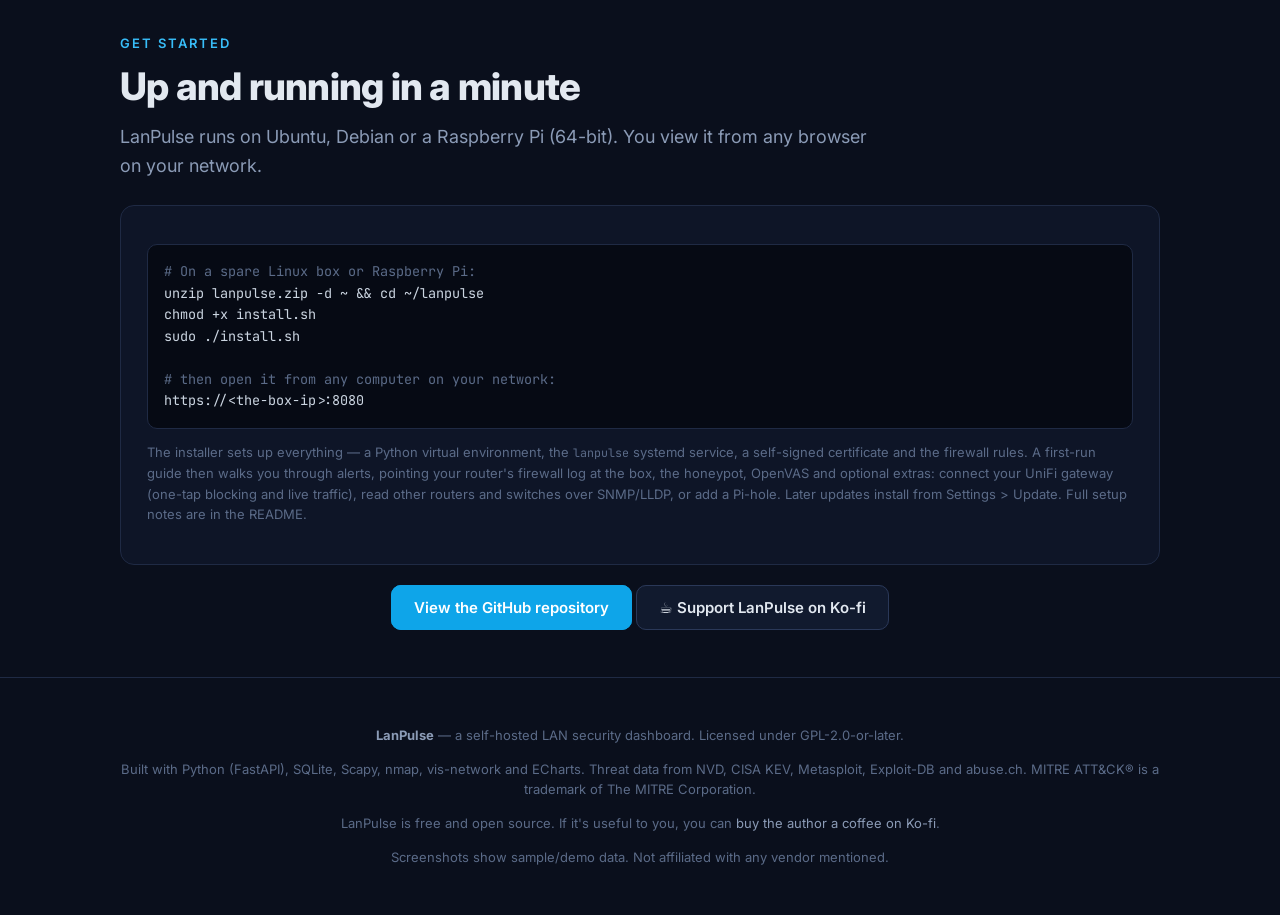
==== commit 05f4390b: "Refresh project site for responsive dashboard and threat investigations" ====
--- a/docs/index.html
+++ b/docs/index.html
@@ -145,6 +145,7 @@
     device and shows how they connect, with live traffic on each link. It watches attacks land on a world map, catches
     scanners in a built-in honeypot, finds known vulnerabilities, and tells you at a glance how secure your network is
     and whether anything inside it is already compromised. One tap blocks an attacker on your UniFi gateway.</p>
+  <p class="sub">Designed for desktop, tablet and phone — with touch-friendly navigation, responsive investigation panels and an expandable live attack map.</p>
   <div class="cta">
     <a class="btn primary" href="#install">Install in one command</a>
     <a class="btn" href="#features">Tour the features</a>
@@ -178,6 +179,7 @@
       <ul>
         <li><b>Live traffic on every cable</b> — with a UniFi gateway, dots flow along each link (blue for download, purple for upload) with the speed shown beside each device, refreshed every few seconds while you watch. Other routers show connection counts instead.</li>
         <li><b>Drag devices</b> to arrange the map your way, zoom and pinch on a phone, and use the minimap on big networks.</li>
+        <li><b>Phone-friendly topology</b> — controls wrap cleanly, selected-device details stay in a compact scrollable panel, and touch pan/pinch zoom remain available.</li>
         <li><b>Focus a device</b> to light up its path to the internet, switch the coloring to risk, status, zone or Wi-Fi signal, and see what changed in the last 24 hours.</li>
         <li><b>Export</b> to SVG, PNG, draw.io or CSV.</li>
       </ul>
@@ -204,10 +206,12 @@
       <span class="tag">LIVE ATTACK MAP</span>
       <h3>Watch attacks hit your network in real time</h3>
       <p>Every blocked probe and every connection that gets through is placed on a live world map, with the attacking
-        country named and your own outbound traffic drawn alongside it.</p>
+        country named and your own outbound traffic drawn alongside it. The map can expand across the dashboard without
+        removing the surrounding investigation tools, and can be opened in its dedicated full-screen view.</p>
       <ul>
         <li><b>Risk Profile score</b> — one A–F grade for the whole network, with a trend line and a fix list.</li>
         <li><b>Attacker intelligence</b> — geo, network owner, reputation, Tor and known-malware lookups per IP.</li>
+        <li><b>Grouped threat activity</b> — repeated detections can be expanded to inspect the original events, keeping busy feeds readable without hiding evidence.</li>
         <li><b>One-click blocking</b> on a UniFi gateway.</li>
       </ul>
     </div>
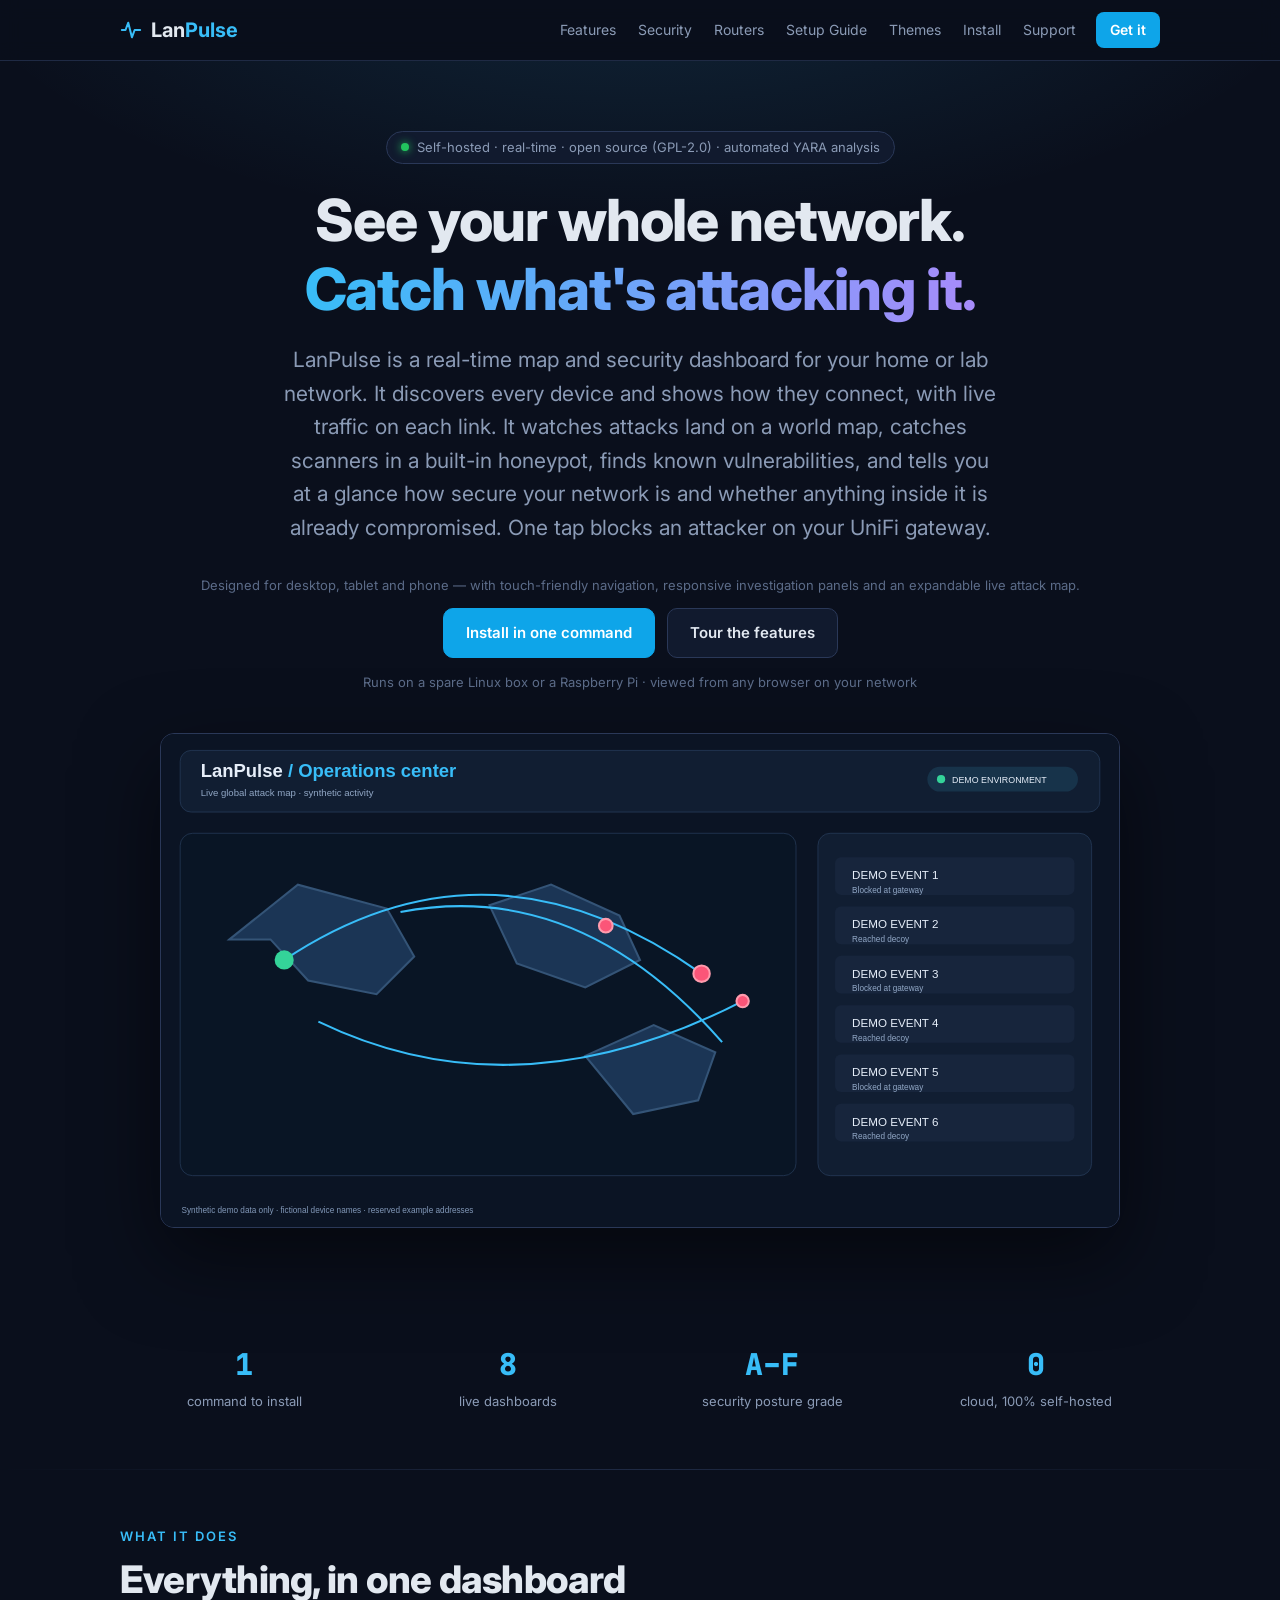
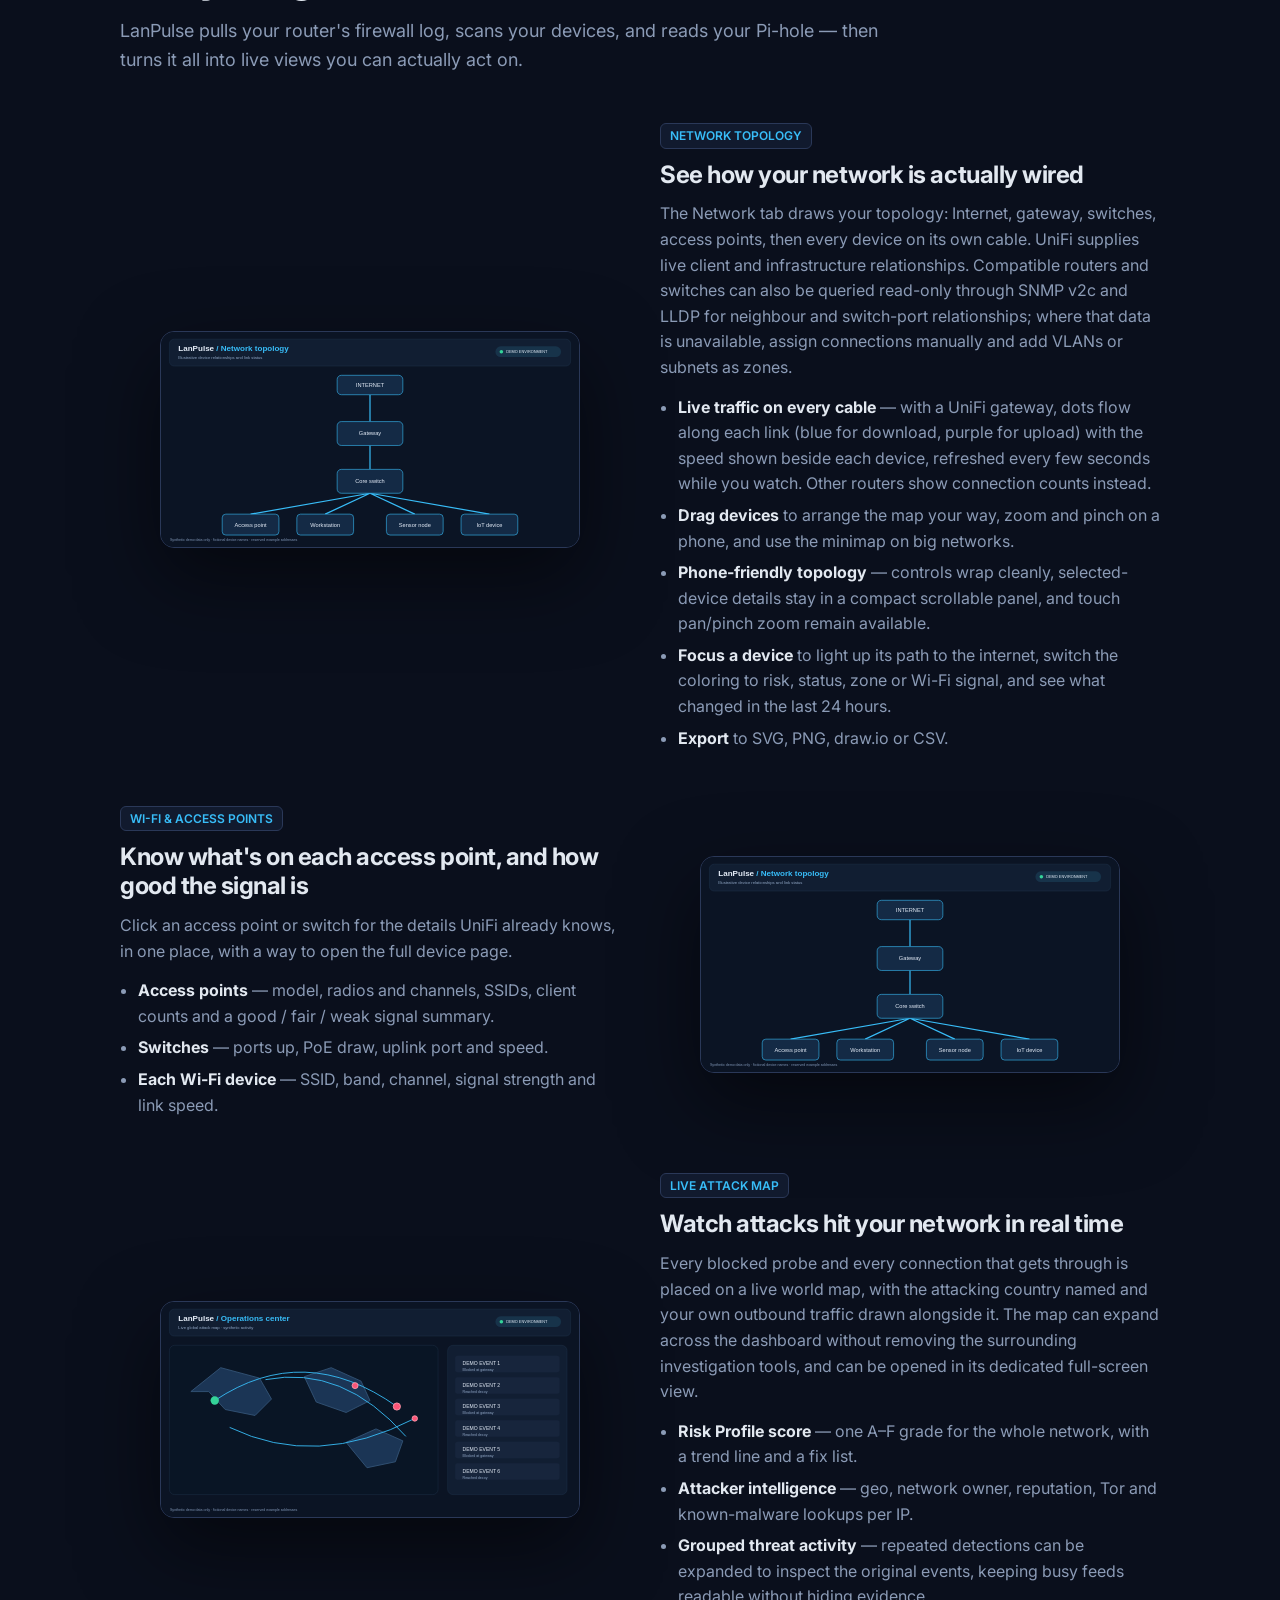
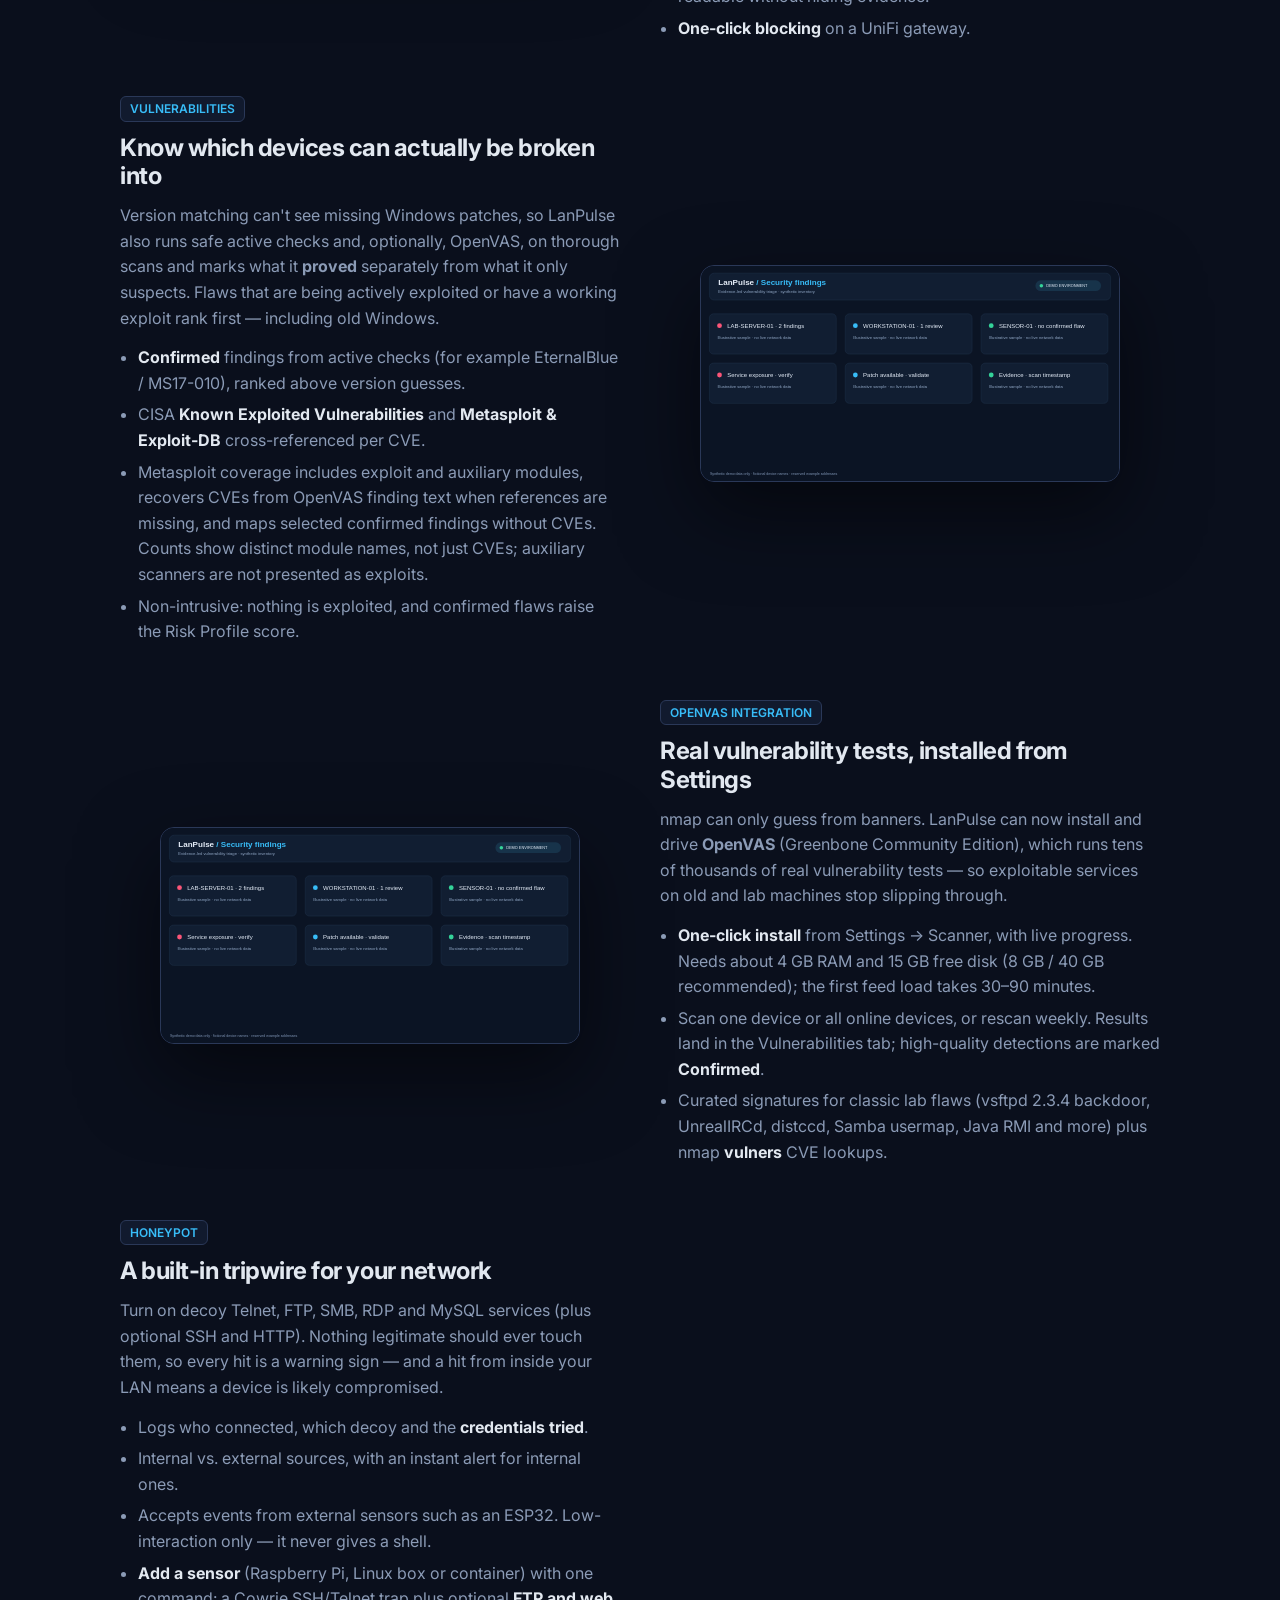
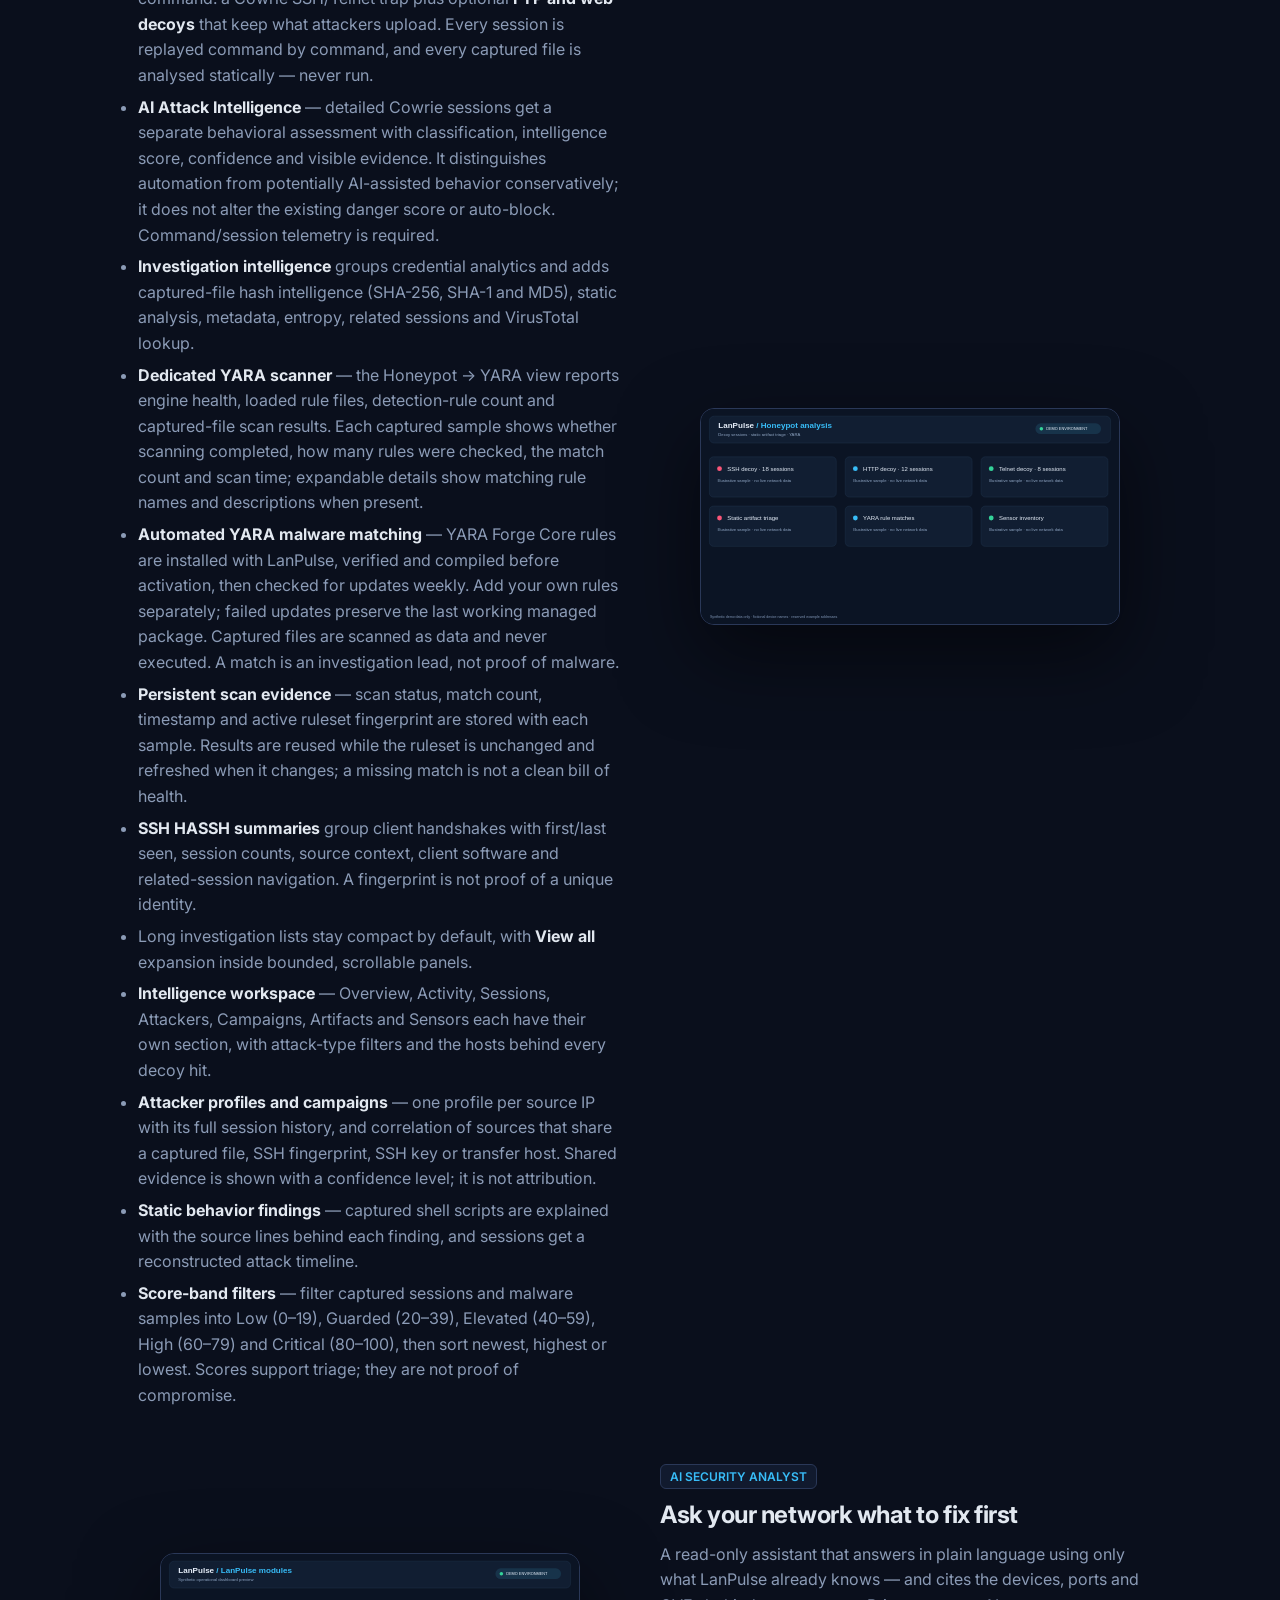
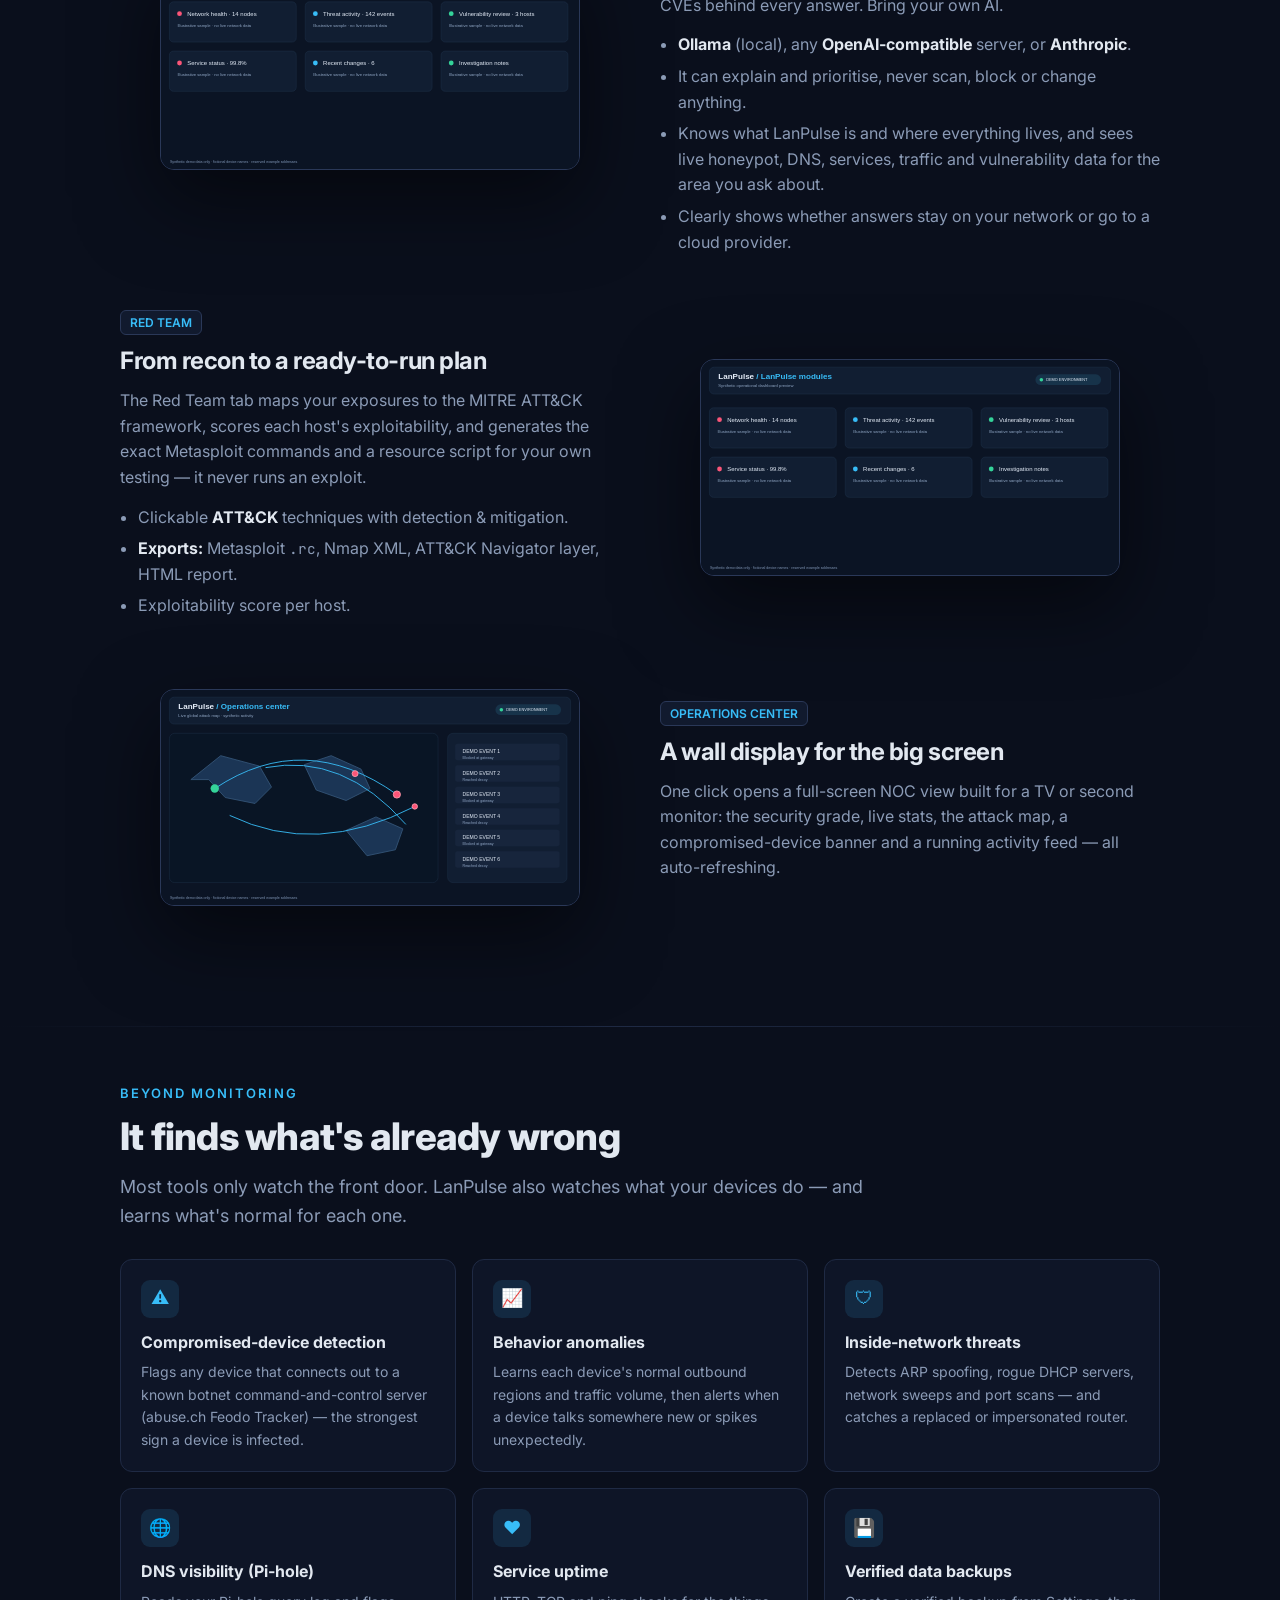
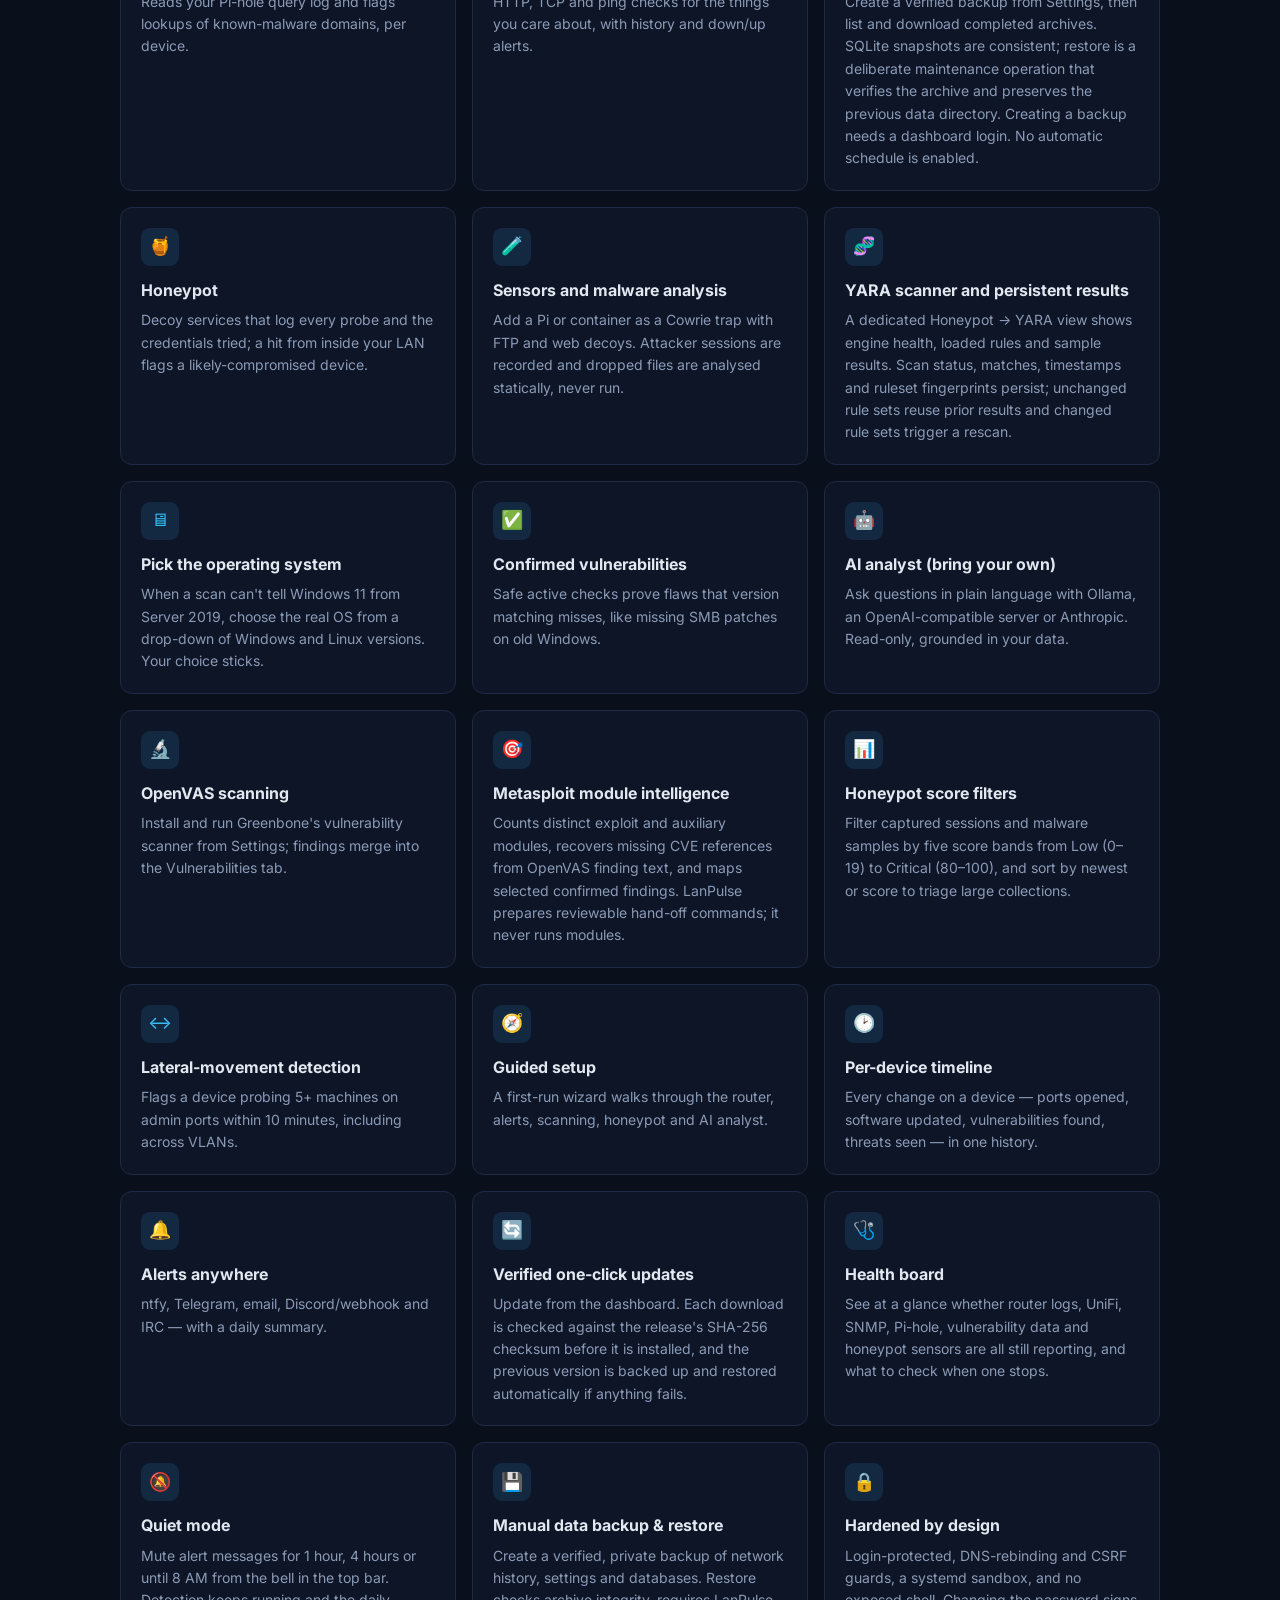
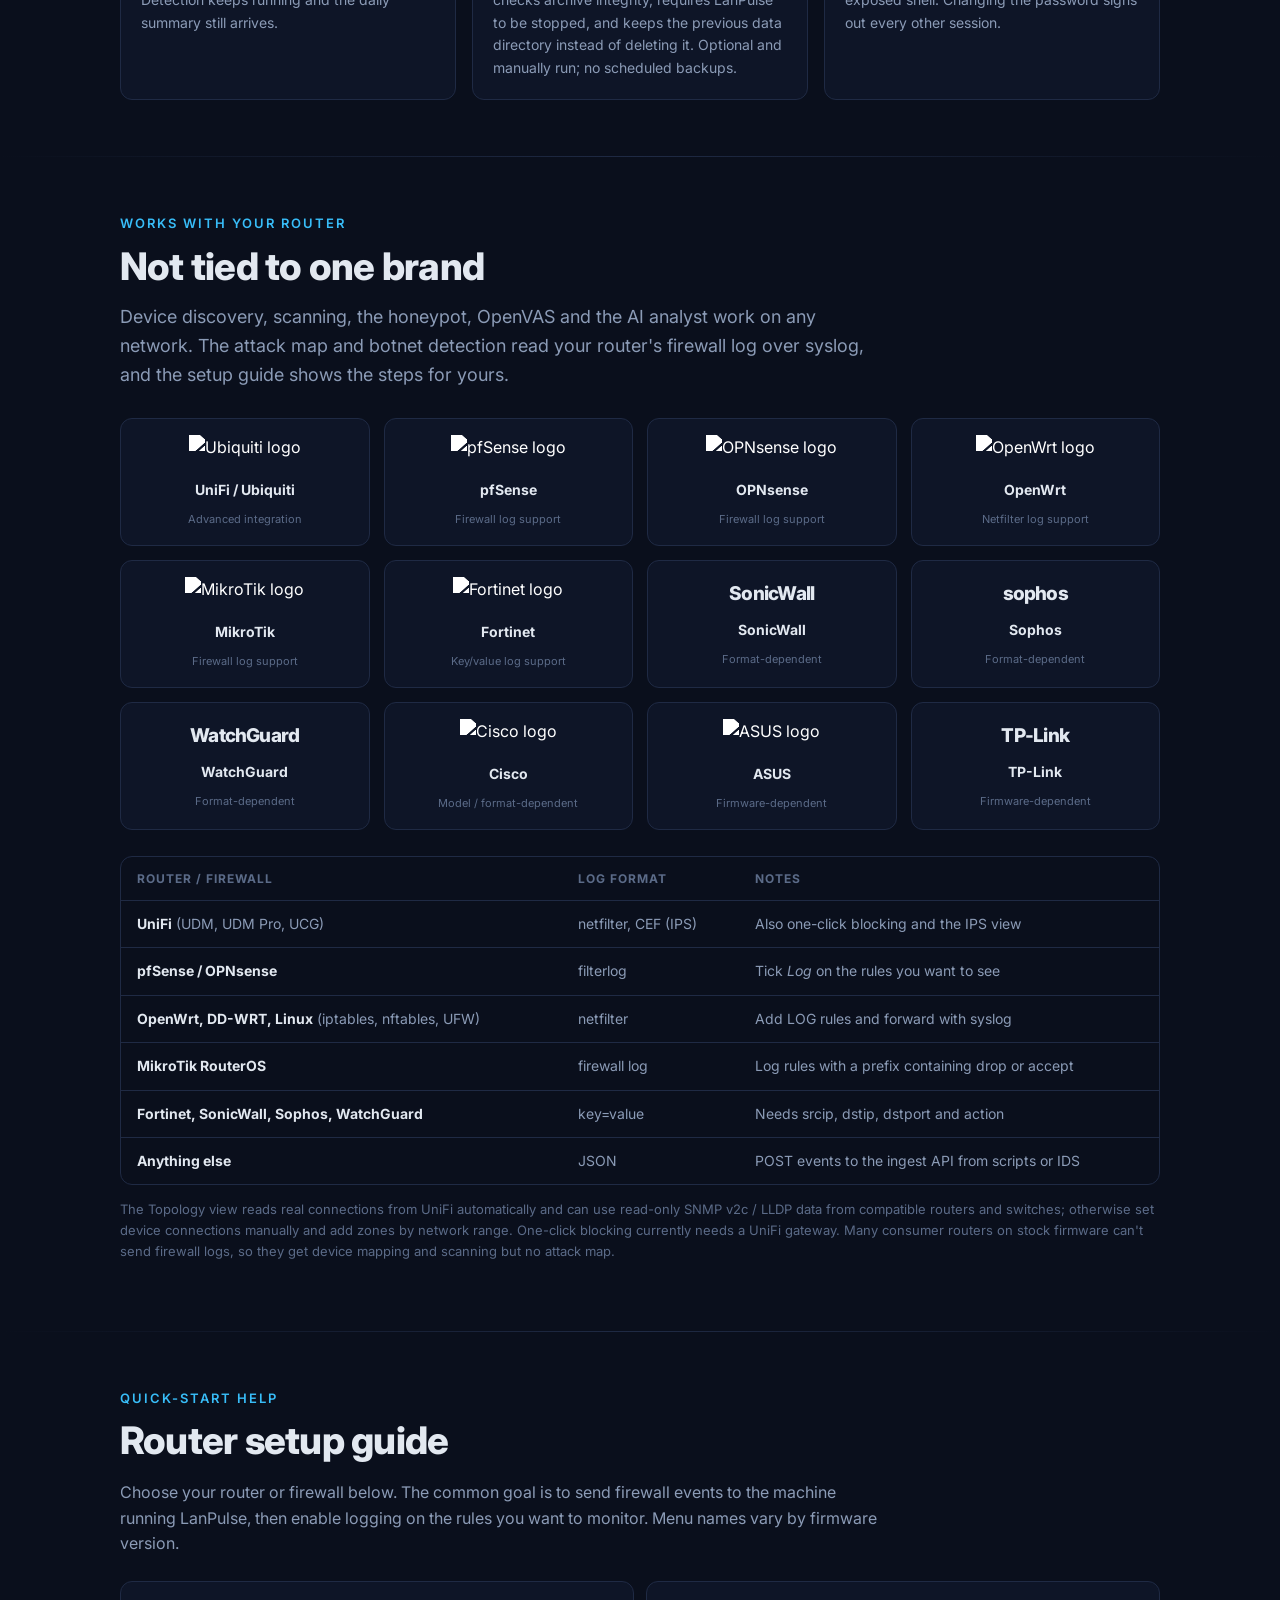
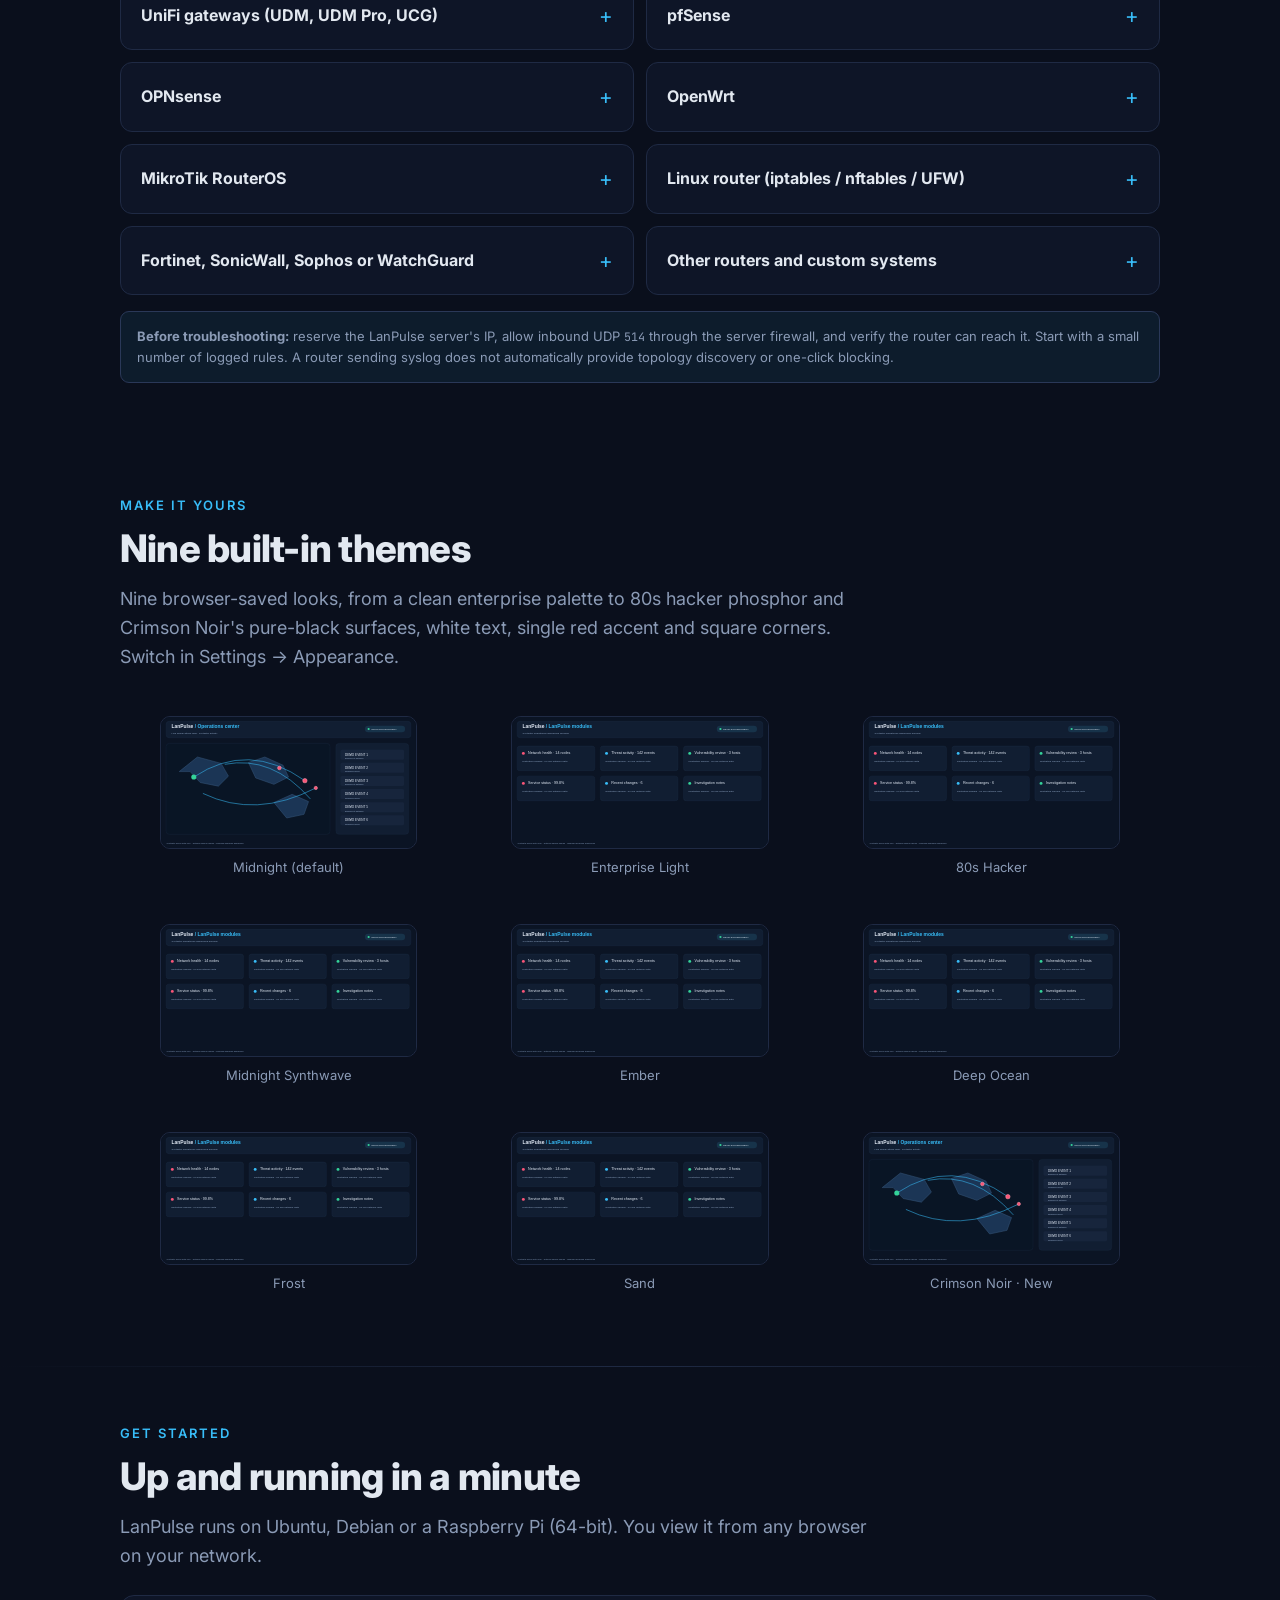
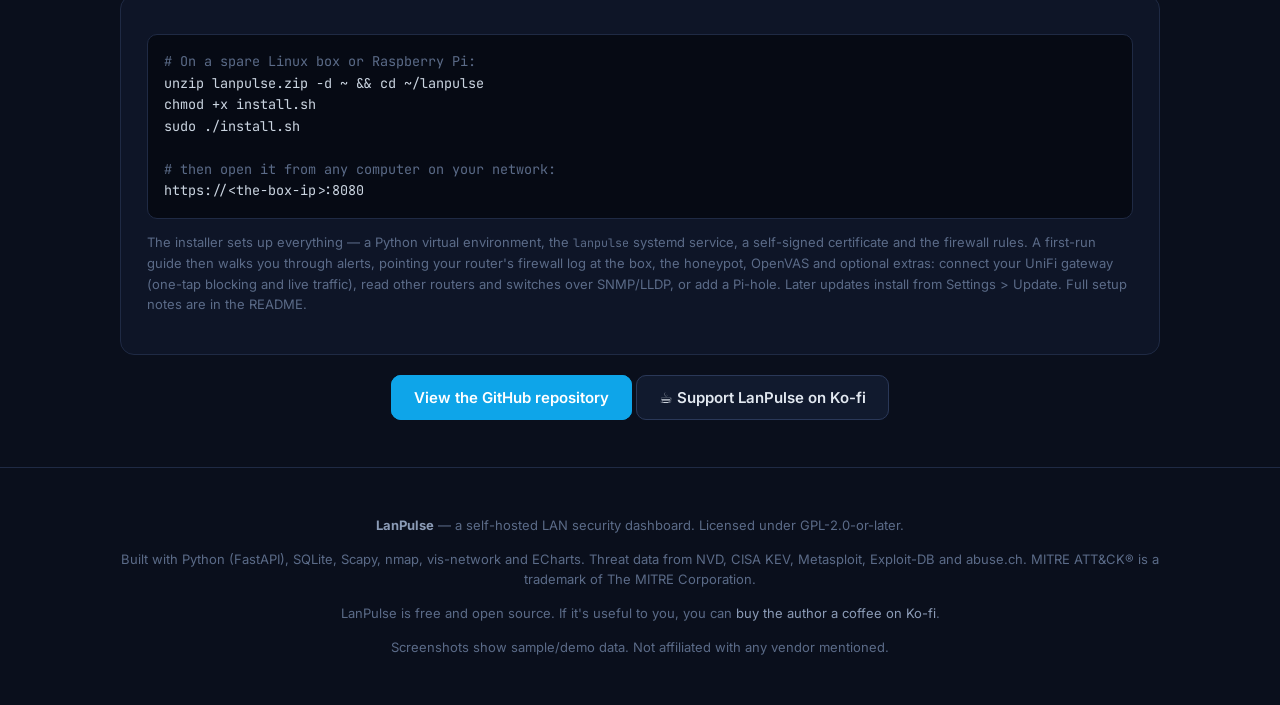
==== commit 6440bcf1: "Replace public screenshots with sanitized demo previews" ====
--- a/docs/index.html
+++ b/docs/index.html
@@ -151,7 +151,7 @@
     <a class="btn" href="#features">Tour the features</a>
   </div>
   <div class="sub">Runs on a spare Linux box or a Raspberry Pi · viewed from any browser on your network</div>
-  <figure class="shot"><img src="images/noc.png" alt="LanPulse operations-center wall display showing the security score, live attack map, stats and activity feed"></figure>
+  <figure class="shot"><img src="images/demo-overview.svg" alt="LanPulse operations-center wall display showing the security score, live attack map, stats and activity feed"></figure>
 </div></header>
 
 <section id="overview"><div class="wrap">
@@ -184,7 +184,7 @@
         <li><b>Export</b> to SVG, PNG, draw.io or CSV.</li>
       </ul>
     </div>
-    <figure class="shot"><img src="images/topology.png" alt="Network topology: internet, router, switch and access point with a cable to every device and traffic flowing along each link"></figure>
+    <figure class="shot"><img src="images/demo-topology.svg" alt="Network topology: internet, router, switch and access point with a cable to every device and traffic flowing along each link"></figure>
   </div>
 
   <div class="feature">
@@ -198,7 +198,7 @@
         <li><b>Each Wi-Fi device</b> — SSID, band, channel, signal strength and link speed.</li>
       </ul>
     </div>
-    <figure class="shot"><img src="images/topology_ap.png" alt="Access point details panel beside the topology map, colored by Wi-Fi signal"></figure>
+    <figure class="shot"><img src="images/demo-topology.svg" alt="Access point details panel beside the topology map, colored by Wi-Fi signal"></figure>
   </div>
 
   <div class="feature">
@@ -215,7 +215,7 @@
         <li><b>One-click blocking</b> on a UniFi gateway.</li>
       </ul>
     </div>
-    <figure class="shot"><img src="images/threats.png" alt="Threats dashboard: security score, attack stats, live world map and event feed"></figure>
+    <figure class="shot"><img src="images/demo-overview.svg" alt="Threats dashboard: security score, attack stats, live world map and event feed"></figure>
   </div>
 
   <div class="feature">
@@ -232,7 +232,7 @@
         <li>Non-intrusive: nothing is exploited, and confirmed flaws raise the Risk Profile score.</li>
       </ul>
     </div>
-    <figure class="shot"><img src="images/vulns.png" alt="Vulnerabilities view with a confirmed EternalBlue finding ranked first, then actively exploited CVEs"></figure>
+    <figure class="shot"><img src="images/demo-security.svg" alt="Vulnerabilities view with a confirmed EternalBlue finding ranked first, then actively exploited CVEs"></figure>
   </div>
 
   <div class="feature">
@@ -248,7 +248,7 @@
         <li>Curated signatures for classic lab flaws (vsftpd 2.3.4 backdoor, UnrealIRCd, distccd, Samba usermap, Java RMI and more) plus nmap <b>vulners</b> CVE lookups.</li>
       </ul>
     </div>
-    <figure class="shot"><img src="images/scanner.png" alt="Settings Scanner tab showing OpenVAS ready with a running scan and finished scans per device"></figure>
+    <figure class="shot"><img src="images/demo-security.svg" alt="Settings Scanner tab showing OpenVAS ready with a running scan and finished scans per device"></figure>
   </div>
 
   <div class="feature">
@@ -275,7 +275,7 @@
         <li><b>Score-band filters</b> — filter captured sessions and malware samples into Low (0–19), Guarded (20–39), Elevated (40–59), High (60–79) and Critical (80–100), then sort newest, highest or lowest. Scores support triage; they are not proof of compromise.</li>
       </ul>
     </div>
-    <figure class="shot"><img src="images/honeypot.png" alt="Honeypot view showing hits from inside the network, decoys hit and credentials tried"></figure>
+    <figure class="shot"><img src="images/demo-honeypot.svg" alt="Honeypot view showing hits from inside the network, decoys hit and credentials tried"></figure>
   </div>
 
   <div class="feature">
@@ -291,7 +291,7 @@
         <li>Clearly shows whether answers stay on your network or go to a cloud provider.</li>
       </ul>
     </div>
-    <figure class="shot"><img src="images/analyst.png" alt="AI Security Analyst panel answering what to fix first, beside the Threats dashboard"></figure>
+    <figure class="shot"><img src="images/demo-generic.svg" alt="AI Security Analyst panel answering what to fix first, beside the Threats dashboard"></figure>
   </div>
 
   <div class="feature">
@@ -306,7 +306,7 @@
         <li>Exploitability score per host.</li>
       </ul>
     </div>
-    <figure class="shot"><img src="images/redteam.png" alt="Red Team view with ATT&CK mapping and target list"></figure>
+    <figure class="shot"><img src="images/demo-generic.svg" alt="Red Team view with ATT&CK mapping and target list"></figure>
   </div>
 
   <div class="feature">
@@ -316,7 +316,7 @@
       <p>One click opens a full-screen NOC view built for a TV or second monitor: the security grade, live stats, the
         attack map, a compromised-device banner and a running activity feed — all auto-refreshing.</p>
     </div>
-    <figure class="shot"><img src="images/noc.png" alt="Full-screen operations-center wall display"></figure>
+    <figure class="shot"><img src="images/demo-overview.svg" alt="Full-screen operations-center wall display"></figure>
   </div>
 </div></section>
 
@@ -518,15 +518,15 @@
   <h2 class="title">Nine built-in themes</h2>
   <p class="lead2">Nine browser-saved looks, from a clean enterprise palette to 80s hacker phosphor and Crimson Noir's pure-black surfaces, white text, single red accent and square corners. Switch in Settings → Appearance.</p>
   <div class="themes" style="margin-top:28px">
-    <figure class="theme"><img src="images/network.png" alt="Midnight default theme"><figcaption>Midnight (default)</figcaption></figure>
-    <figure class="theme"><img src="images/theme_light.png" alt="Enterprise Light theme"><figcaption>Enterprise Light</figcaption></figure>
-    <figure class="theme"><img src="images/theme_hacker.png" alt="80s Hacker theme"><figcaption>80s Hacker</figcaption></figure>
-    <figure class="theme"><img src="images/theme_synthwave.png" alt="Midnight Synthwave theme"><figcaption>Midnight Synthwave</figcaption></figure>
-    <figure class="theme"><img src="images/theme_ember.png" alt="Ember theme"><figcaption>Ember</figcaption></figure>
-    <figure class="theme"><img src="images/theme_ocean.png" alt="Deep Ocean theme"><figcaption>Deep Ocean</figcaption></figure>
-    <figure class="theme"><img src="images/theme_frost.png" alt="Frost theme"><figcaption>Frost</figcaption></figure>
-    <figure class="theme"><img src="images/theme_sand.png" alt="Sand theme"><figcaption>Sand</figcaption></figure>
-    <figure class="theme"><img src="images/theme_crimson_noir.webp" alt="Crimson Noir theme"><figcaption>Crimson Noir · New</figcaption></figure>
+    <figure class="theme"><img src="images/demo-overview.svg" alt="Midnight default theme"><figcaption>Midnight (default)</figcaption></figure>
+    <figure class="theme"><img src="images/demo-generic.svg" alt="Enterprise Light theme"><figcaption>Enterprise Light</figcaption></figure>
+    <figure class="theme"><img src="images/demo-generic.svg" alt="80s Hacker theme"><figcaption>80s Hacker</figcaption></figure>
+    <figure class="theme"><img src="images/demo-generic.svg" alt="Midnight Synthwave theme"><figcaption>Midnight Synthwave</figcaption></figure>
+    <figure class="theme"><img src="images/demo-generic.svg" alt="Ember theme"><figcaption>Ember</figcaption></figure>
+    <figure class="theme"><img src="images/demo-generic.svg" alt="Deep Ocean theme"><figcaption>Deep Ocean</figcaption></figure>
+    <figure class="theme"><img src="images/demo-generic.svg" alt="Frost theme"><figcaption>Frost</figcaption></figure>
+    <figure class="theme"><img src="images/demo-generic.svg" alt="Sand theme"><figcaption>Sand</figcaption></figure>
+    <figure class="theme"><img src="images/demo-overview.svg" alt="Crimson Noir theme"><figcaption>Crimson Noir · New</figcaption></figure>
   </div>
 </div></section>
 
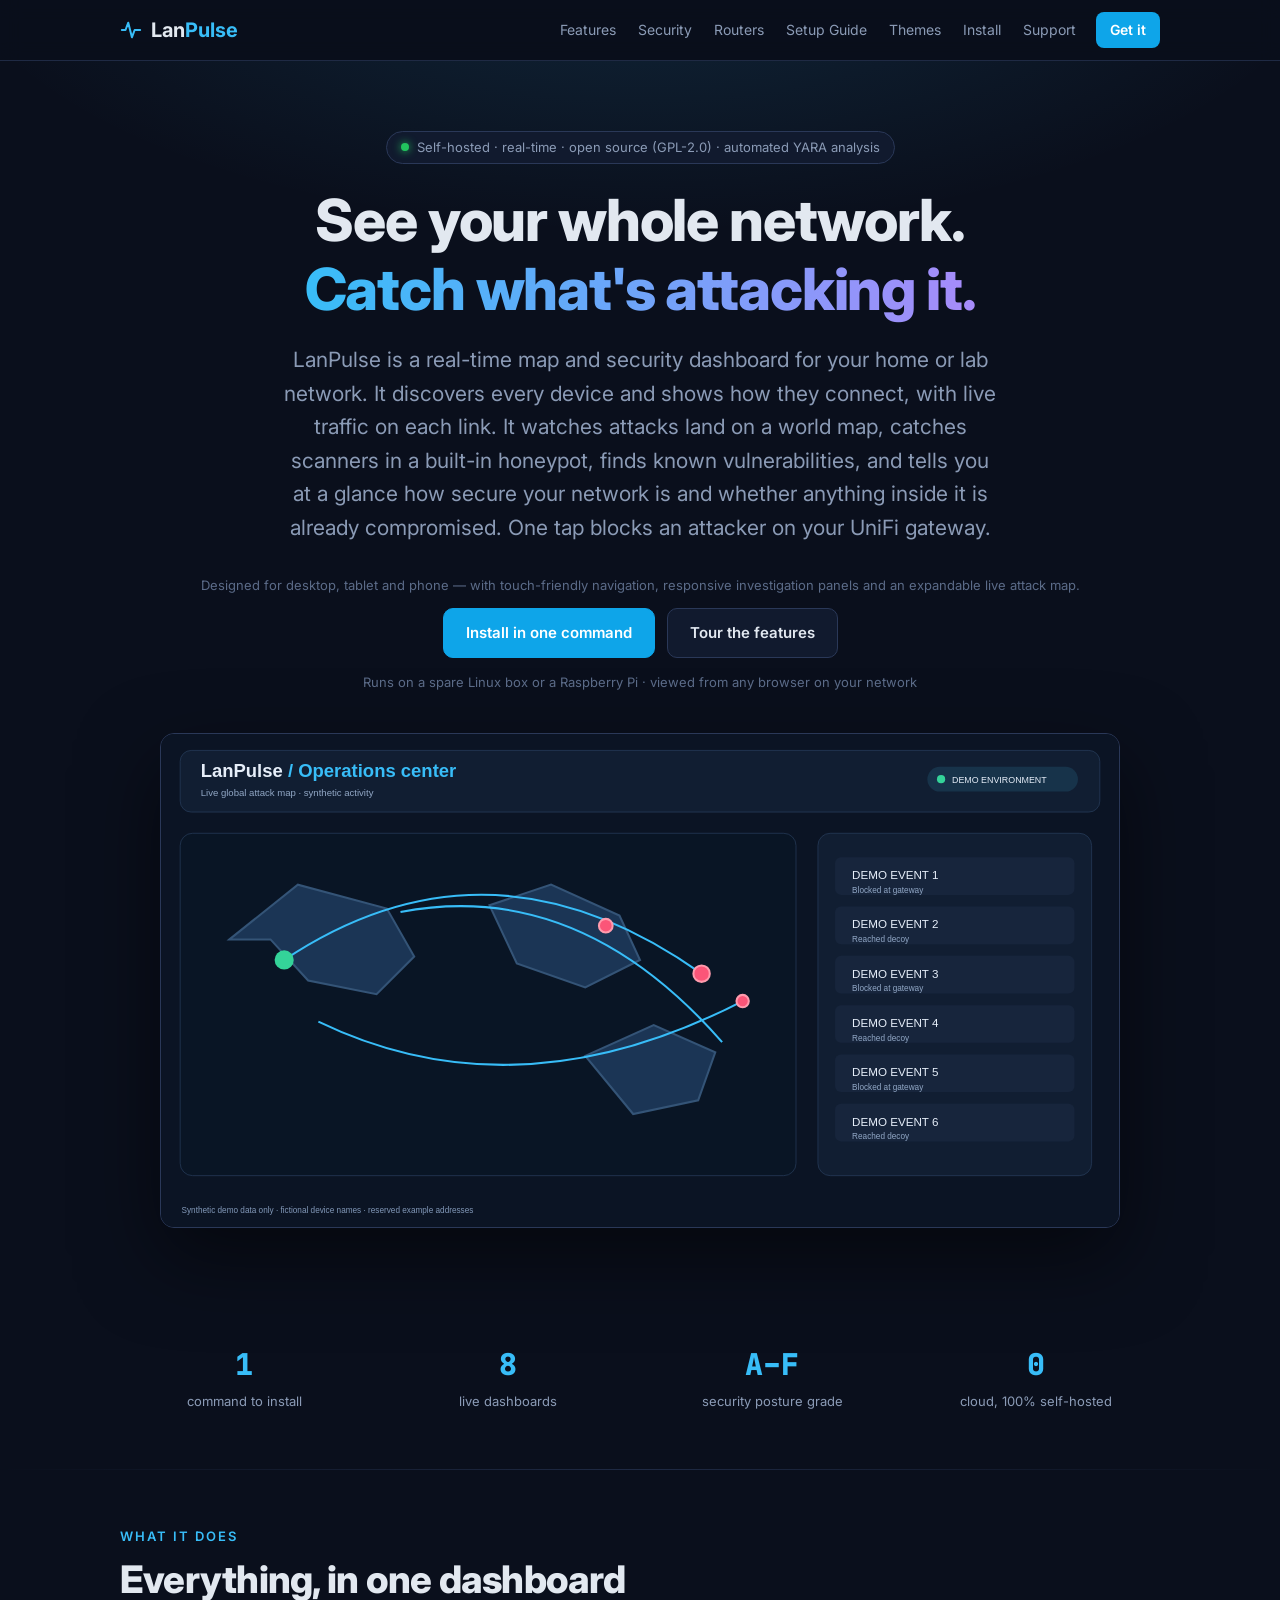
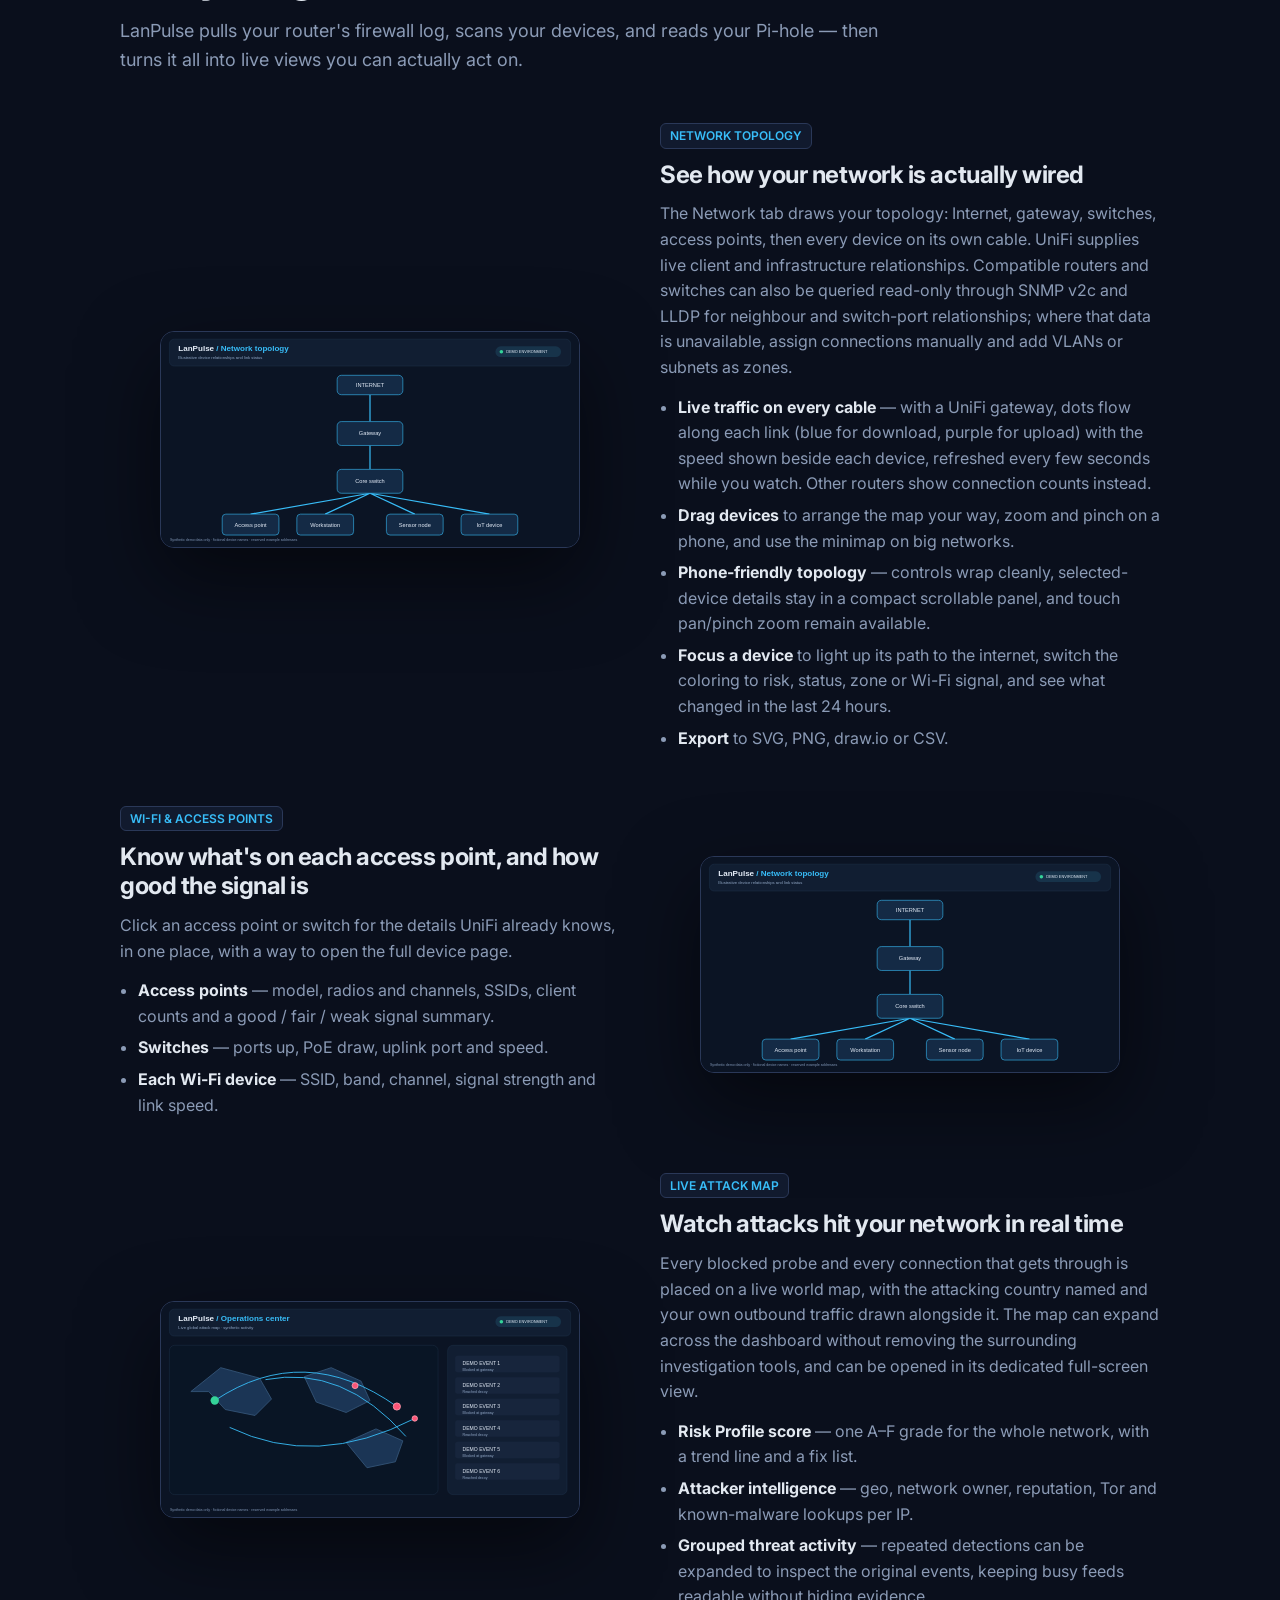
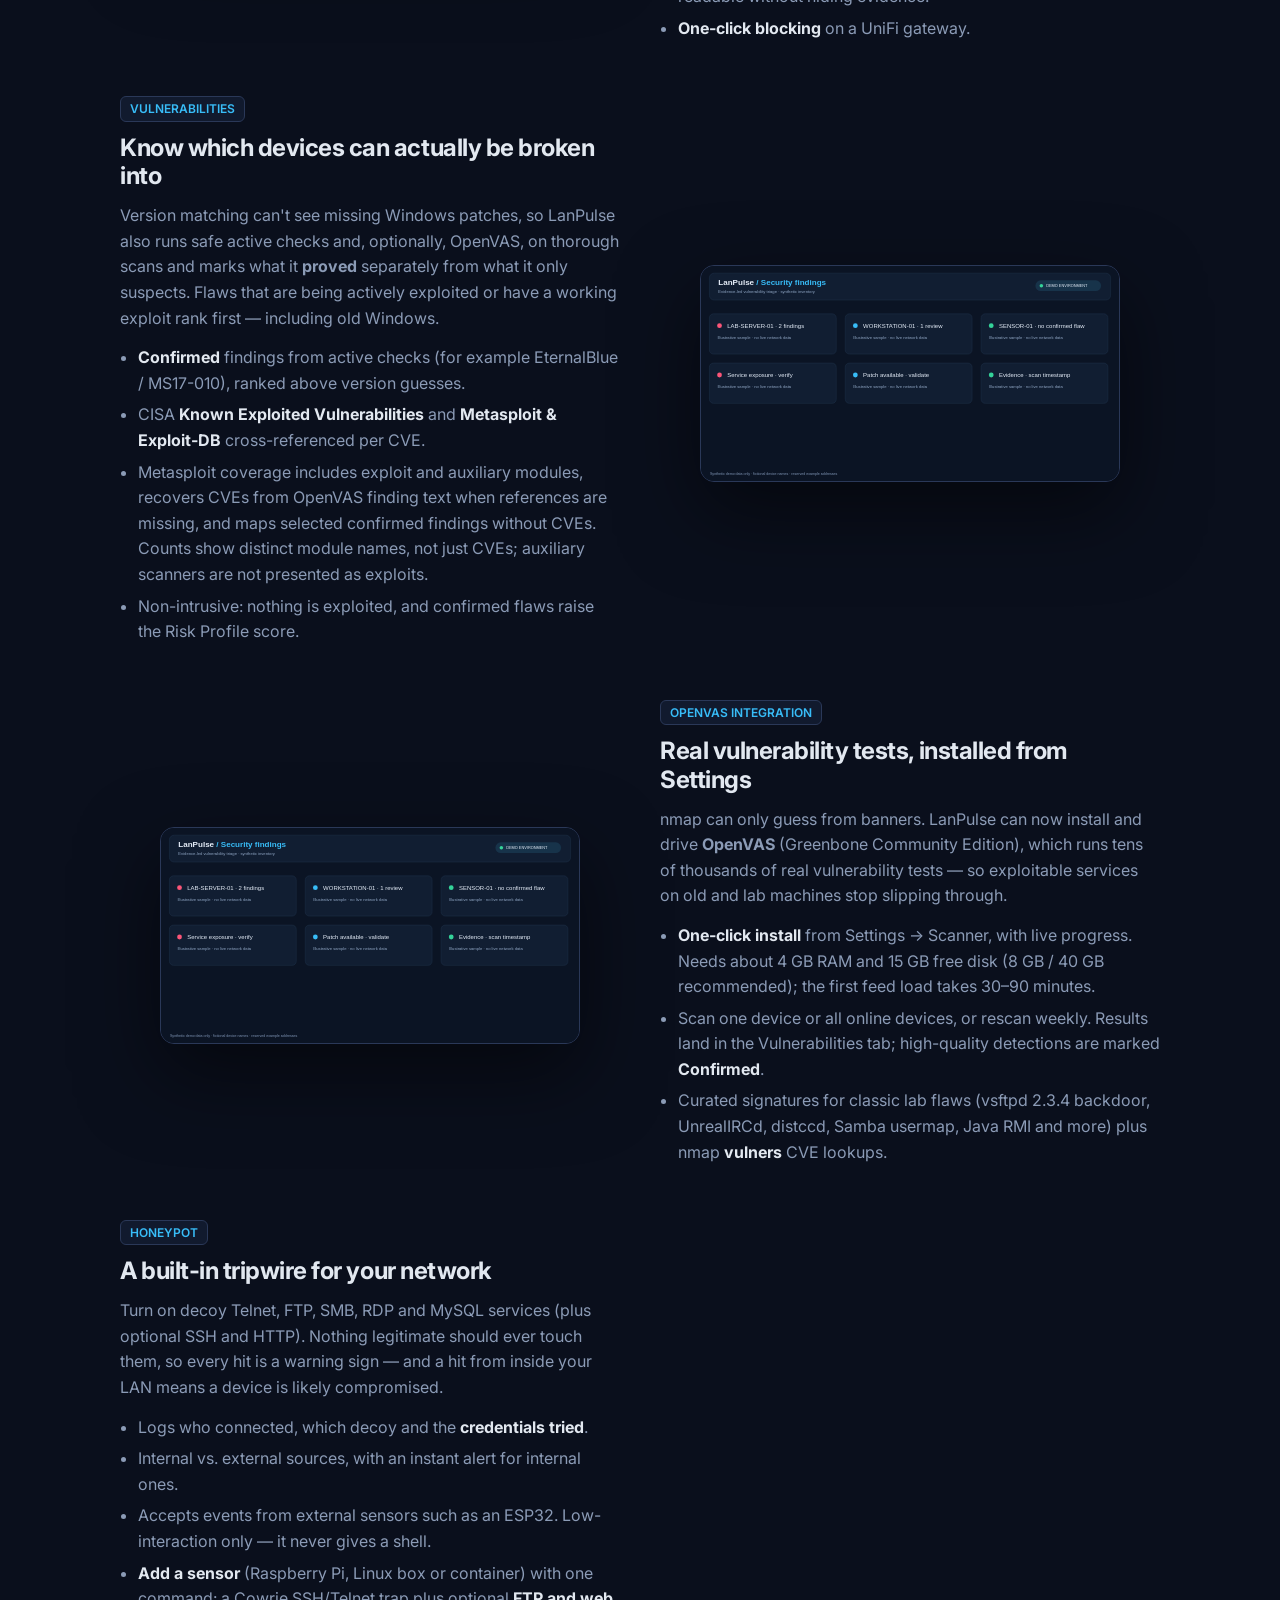
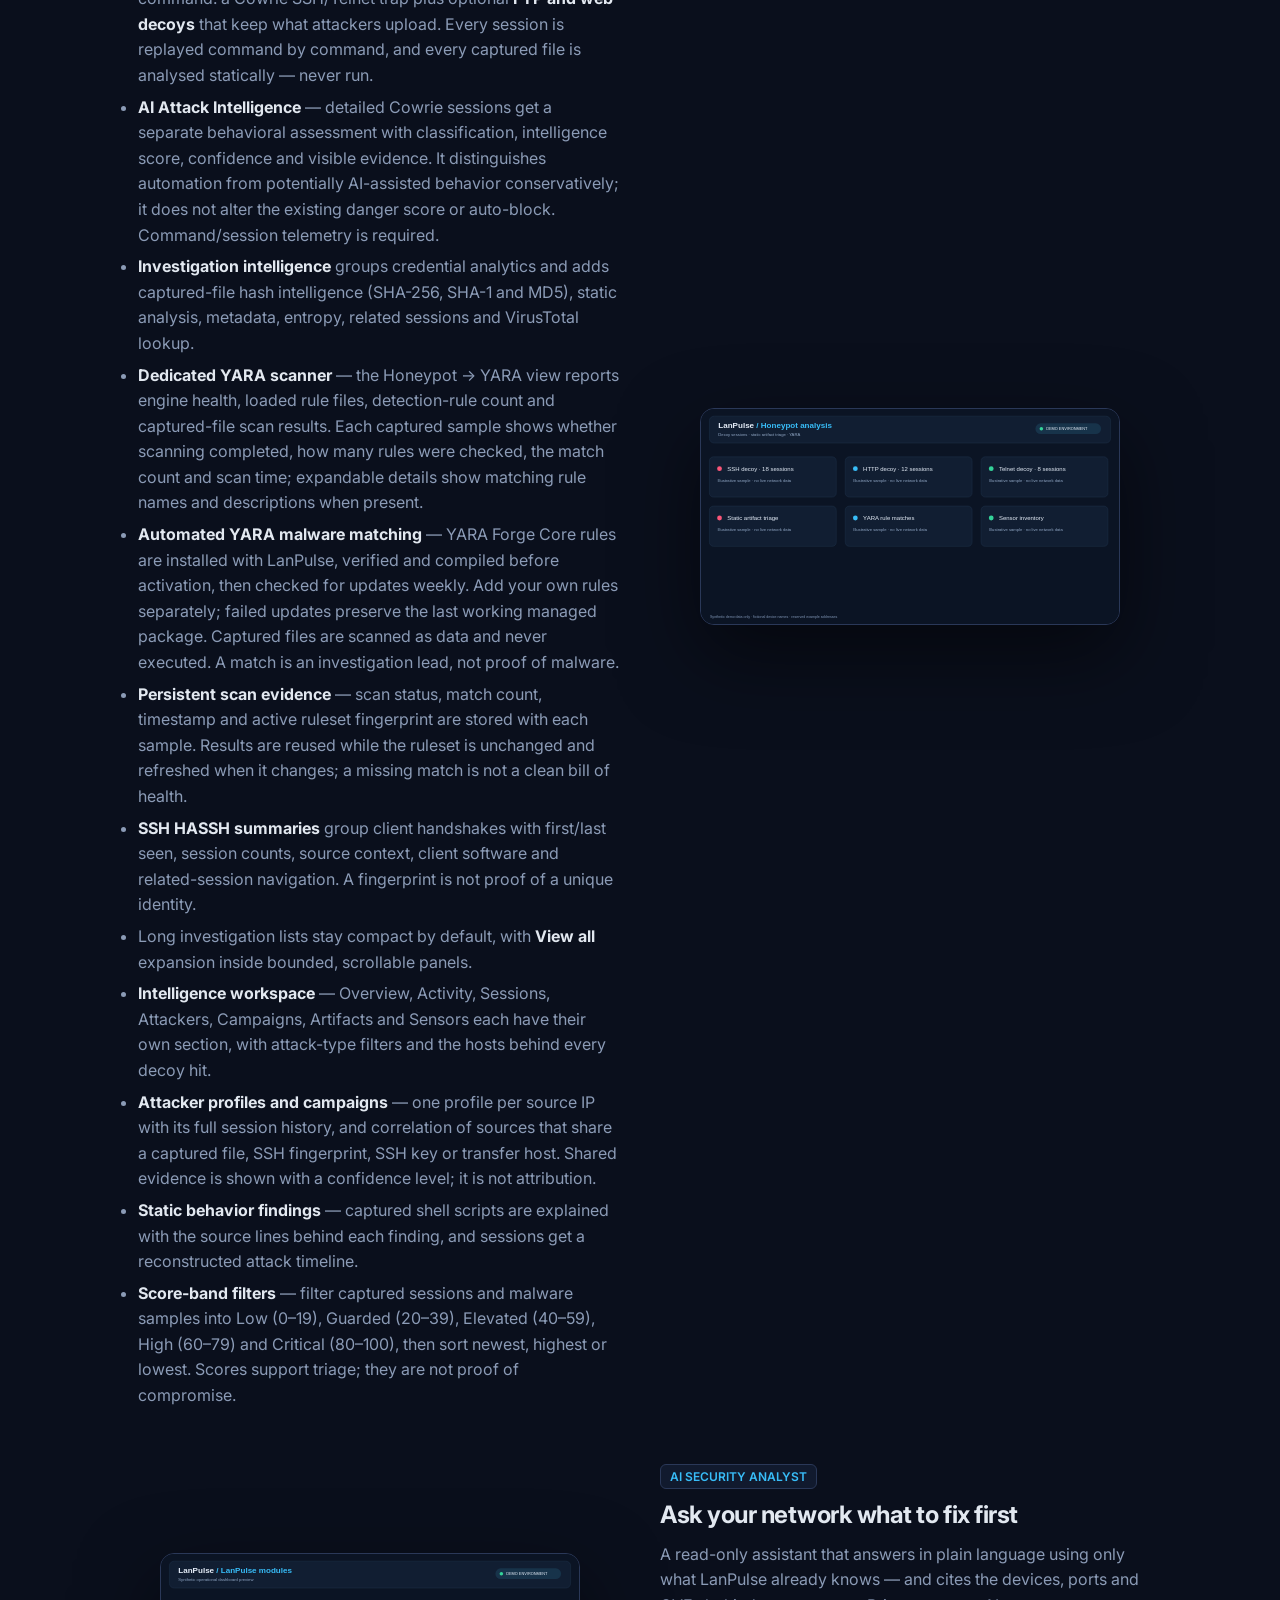
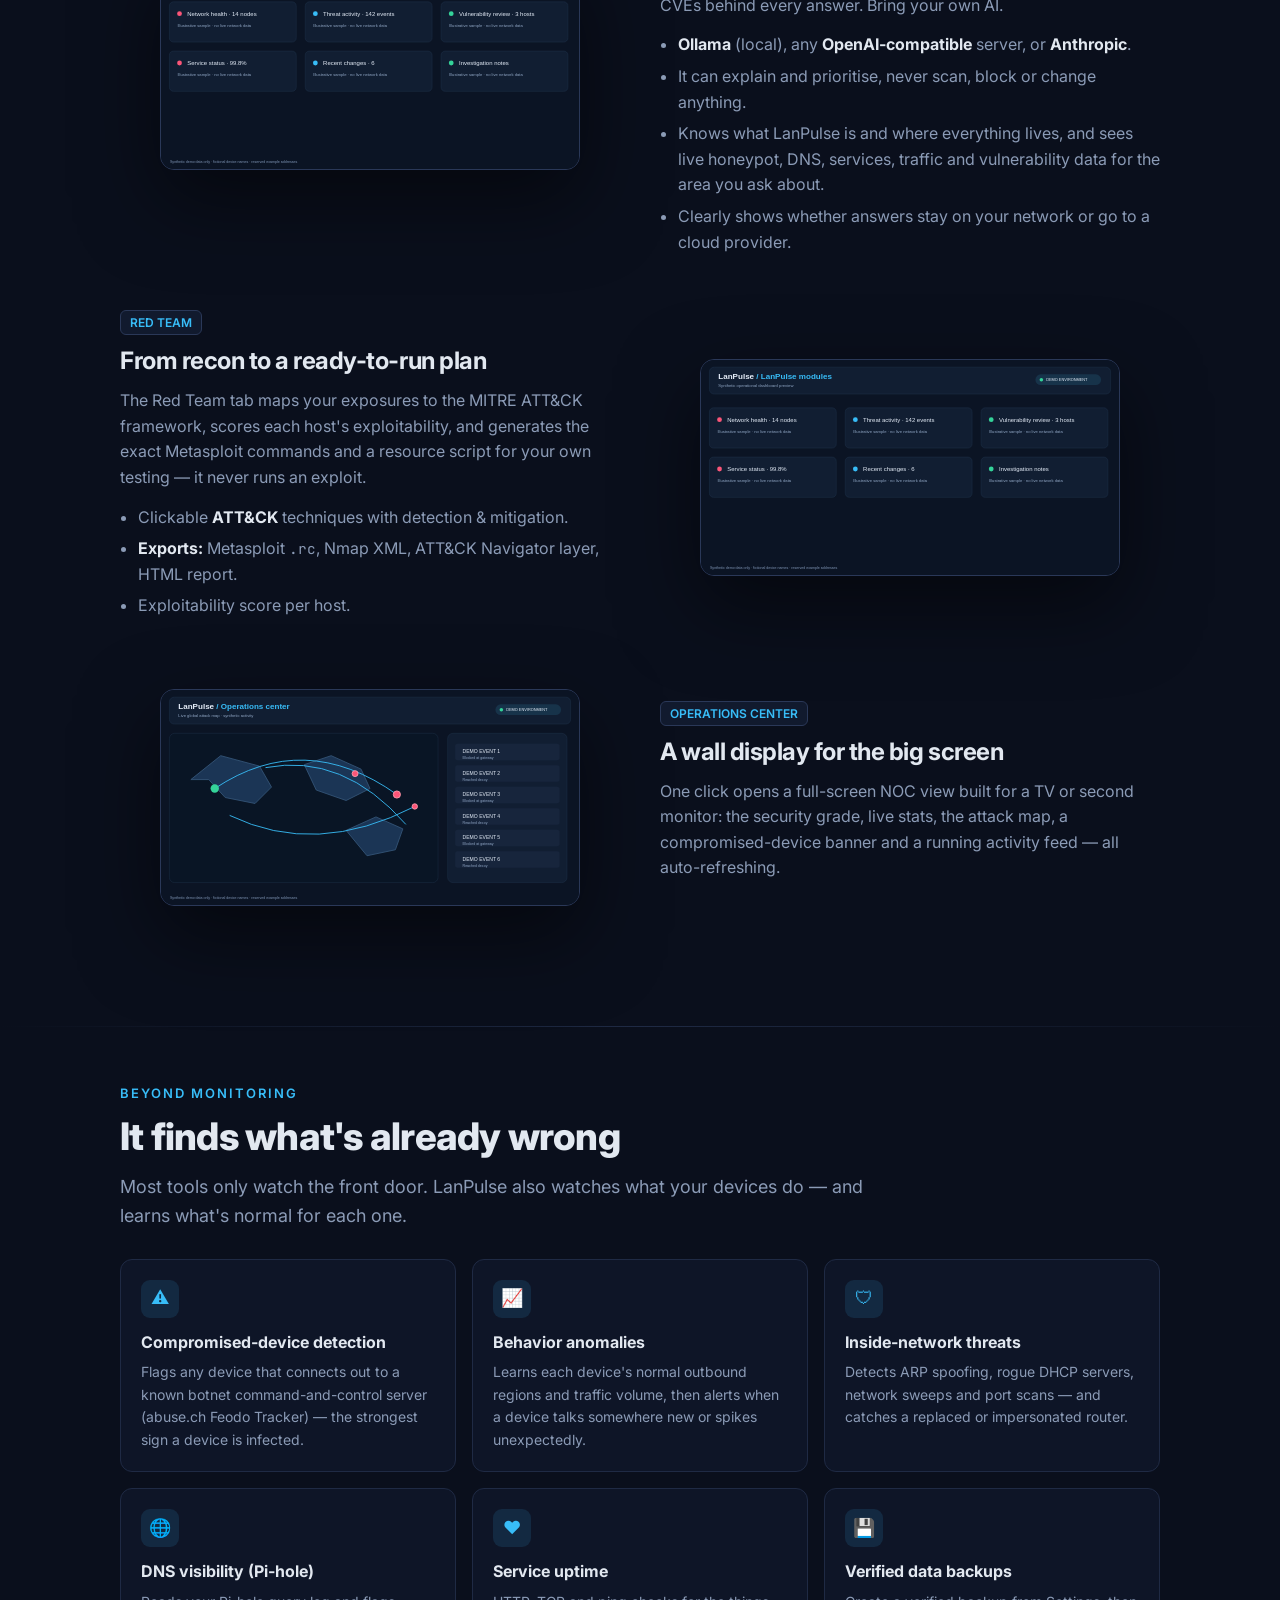
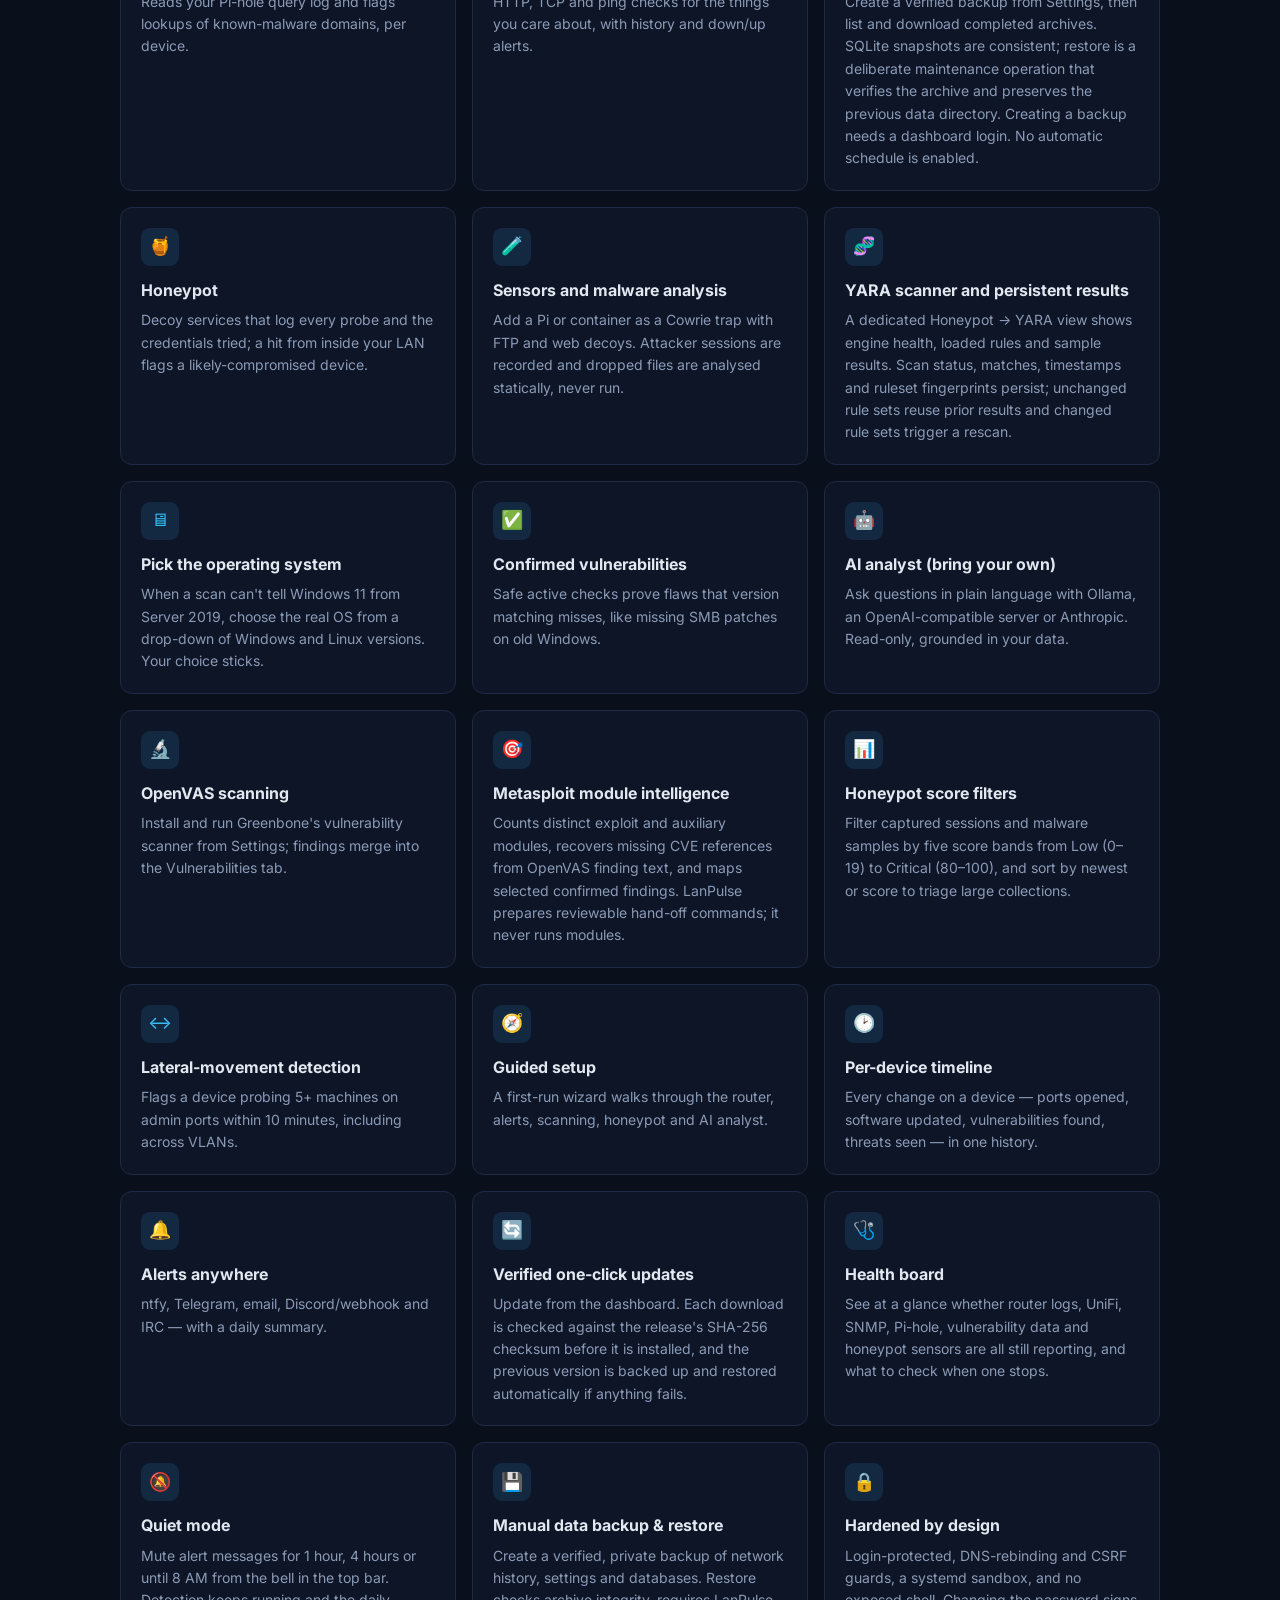
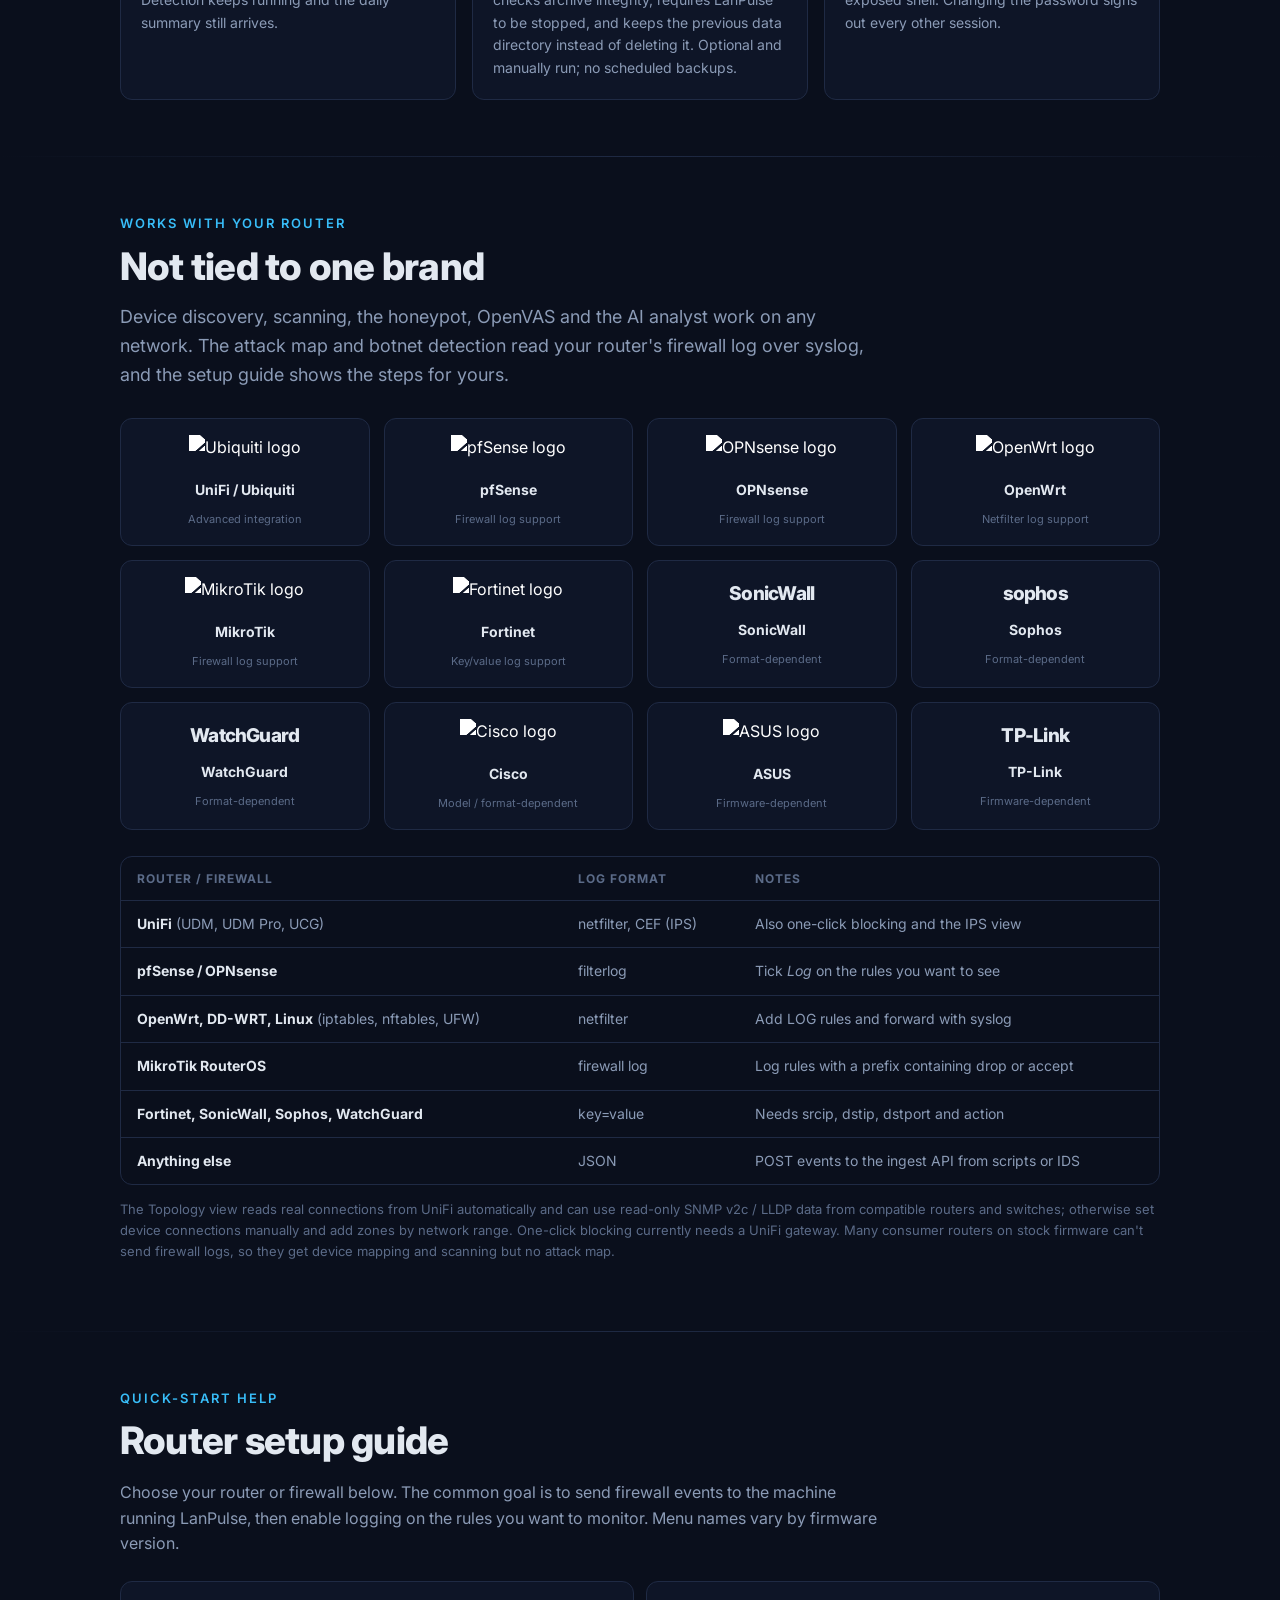
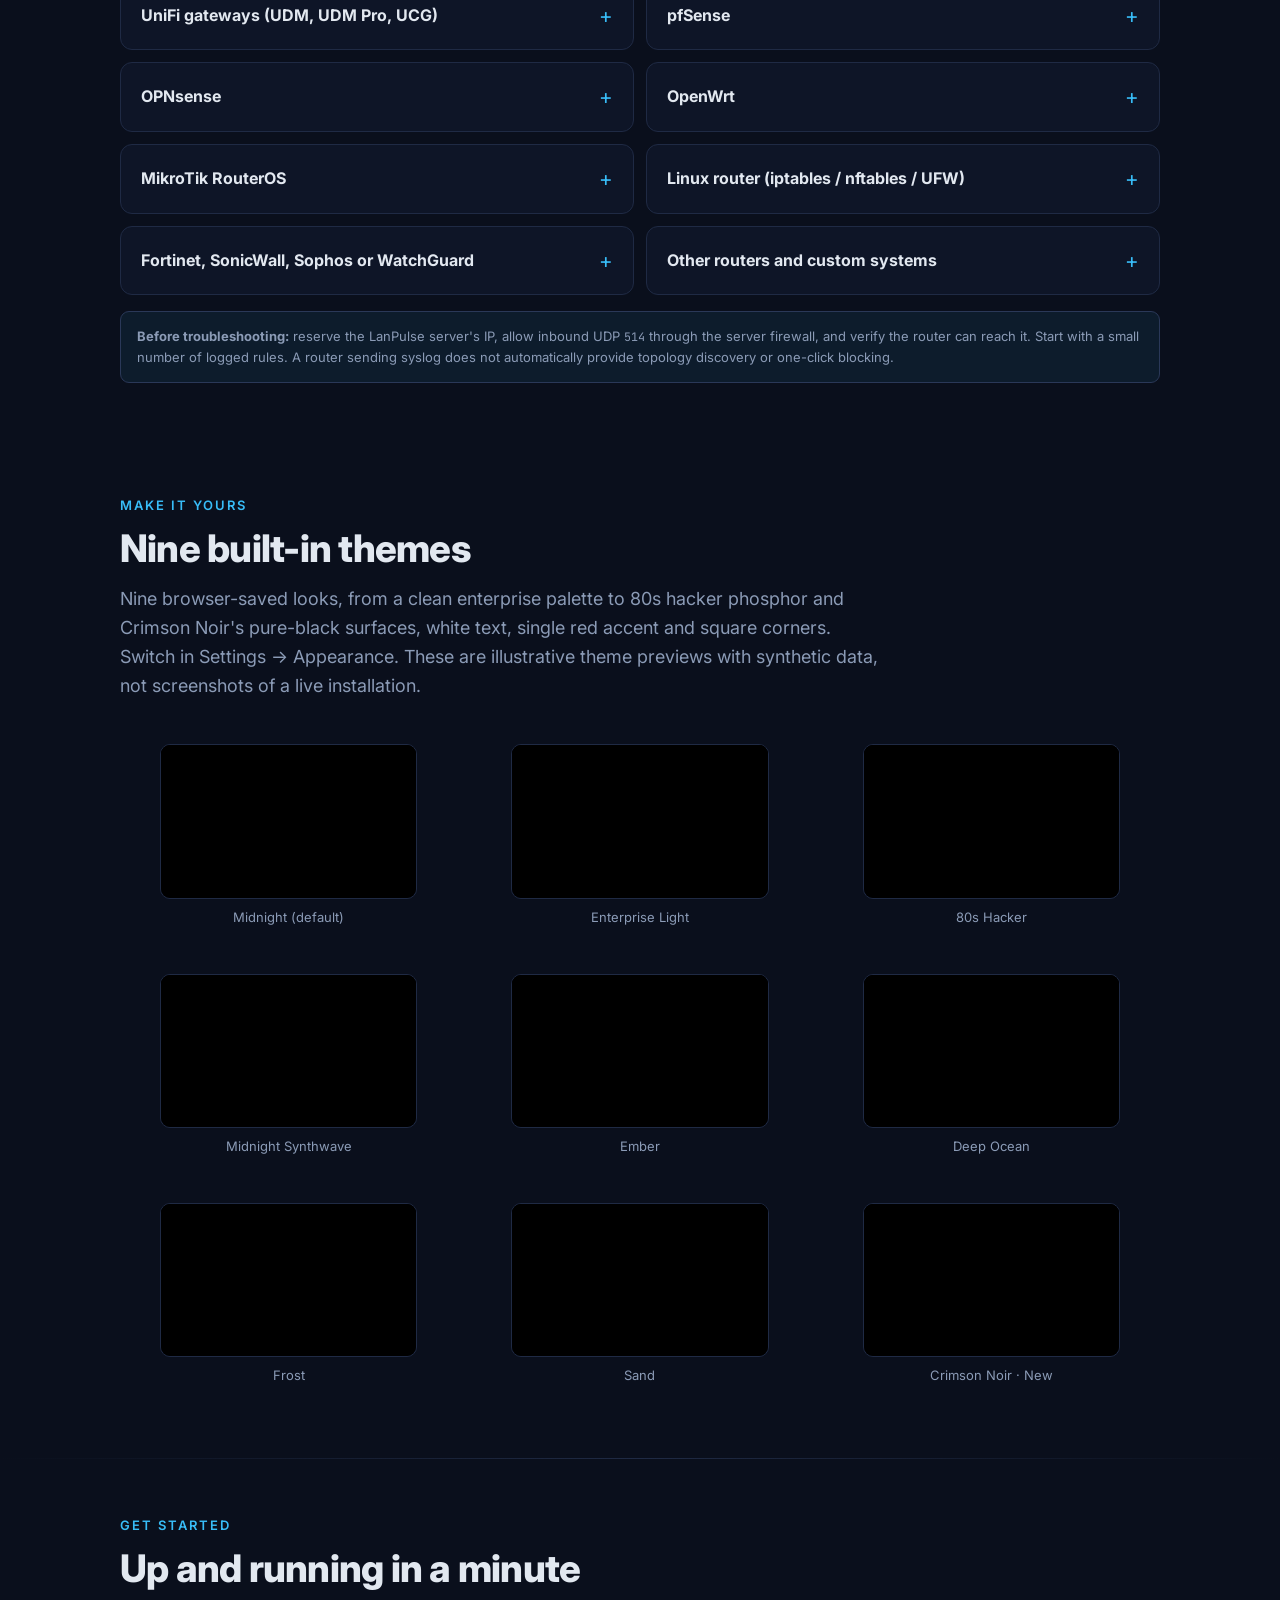
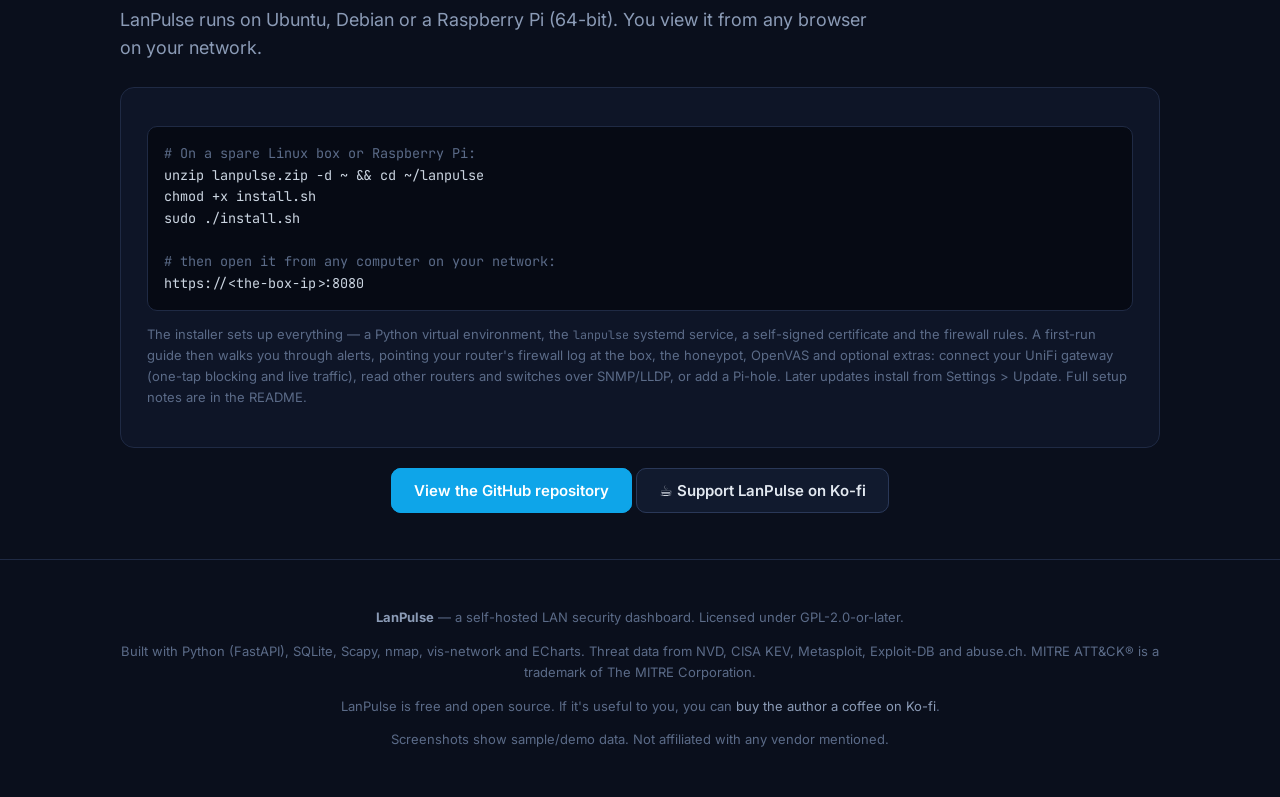
==== commit 19670c5a: "Add distinct privacy-safe theme previews" ====
--- a/docs/index.html
+++ b/docs/index.html
@@ -516,17 +516,17 @@
 <section id="themes"><div class="wrap">
   <p class="eyebrow">Make it yours</p>
   <h2 class="title">Nine built-in themes</h2>
-  <p class="lead2">Nine browser-saved looks, from a clean enterprise palette to 80s hacker phosphor and Crimson Noir's pure-black surfaces, white text, single red accent and square corners. Switch in Settings → Appearance.</p>
+  <p class="lead2">Nine browser-saved looks, from a clean enterprise palette to 80s hacker phosphor and Crimson Noir's pure-black surfaces, white text, single red accent and square corners. Switch in Settings → Appearance. These are illustrative theme previews with synthetic data, not screenshots of a live installation.</p>
   <div class="themes" style="margin-top:28px">
-    <figure class="theme"><img src="images/demo-overview.svg" alt="Midnight default theme"><figcaption>Midnight (default)</figcaption></figure>
-    <figure class="theme"><img src="images/demo-generic.svg" alt="Enterprise Light theme"><figcaption>Enterprise Light</figcaption></figure>
-    <figure class="theme"><img src="images/demo-generic.svg" alt="80s Hacker theme"><figcaption>80s Hacker</figcaption></figure>
-    <figure class="theme"><img src="images/demo-generic.svg" alt="Midnight Synthwave theme"><figcaption>Midnight Synthwave</figcaption></figure>
-    <figure class="theme"><img src="images/demo-generic.svg" alt="Ember theme"><figcaption>Ember</figcaption></figure>
-    <figure class="theme"><img src="images/demo-generic.svg" alt="Deep Ocean theme"><figcaption>Deep Ocean</figcaption></figure>
-    <figure class="theme"><img src="images/demo-generic.svg" alt="Frost theme"><figcaption>Frost</figcaption></figure>
-    <figure class="theme"><img src="images/demo-generic.svg" alt="Sand theme"><figcaption>Sand</figcaption></figure>
-    <figure class="theme"><img src="images/demo-overview.svg" alt="Crimson Noir theme"><figcaption>Crimson Noir · New</figcaption></figure>
+    <figure class="theme"><img src="images/theme-preview-midnight.svg" alt="Midnight theme preview using synthetic demo data"><figcaption>Midnight (default)</figcaption></figure>
+    <figure class="theme"><img src="images/theme-preview-enterprise-light.svg" alt="Enterprise Light theme preview using synthetic demo data"><figcaption>Enterprise Light</figcaption></figure>
+    <figure class="theme"><img src="images/theme-preview-hacker.svg" alt="80s Hacker theme preview using synthetic demo data"><figcaption>80s Hacker</figcaption></figure>
+    <figure class="theme"><img src="images/theme-preview-synthwave.svg" alt="Midnight Synthwave theme preview using synthetic demo data"><figcaption>Midnight Synthwave</figcaption></figure>
+    <figure class="theme"><img src="images/theme-preview-ember.svg" alt="Ember theme preview using synthetic demo data"><figcaption>Ember</figcaption></figure>
+    <figure class="theme"><img src="images/theme-preview-ocean.svg" alt="Deep Ocean theme preview using synthetic demo data"><figcaption>Deep Ocean</figcaption></figure>
+    <figure class="theme"><img src="images/theme-preview-frost.svg" alt="Frost theme preview using synthetic demo data"><figcaption>Frost</figcaption></figure>
+    <figure class="theme"><img src="images/theme-preview-sand.svg" alt="Sand theme preview using synthetic demo data"><figcaption>Sand</figcaption></figure>
+    <figure class="theme"><img src="images/theme-preview-crimson-noir.svg" alt="Crimson Noir theme preview using synthetic demo data"><figcaption>Crimson Noir · New</figcaption></figure>
   </div>
 </div></section>
 
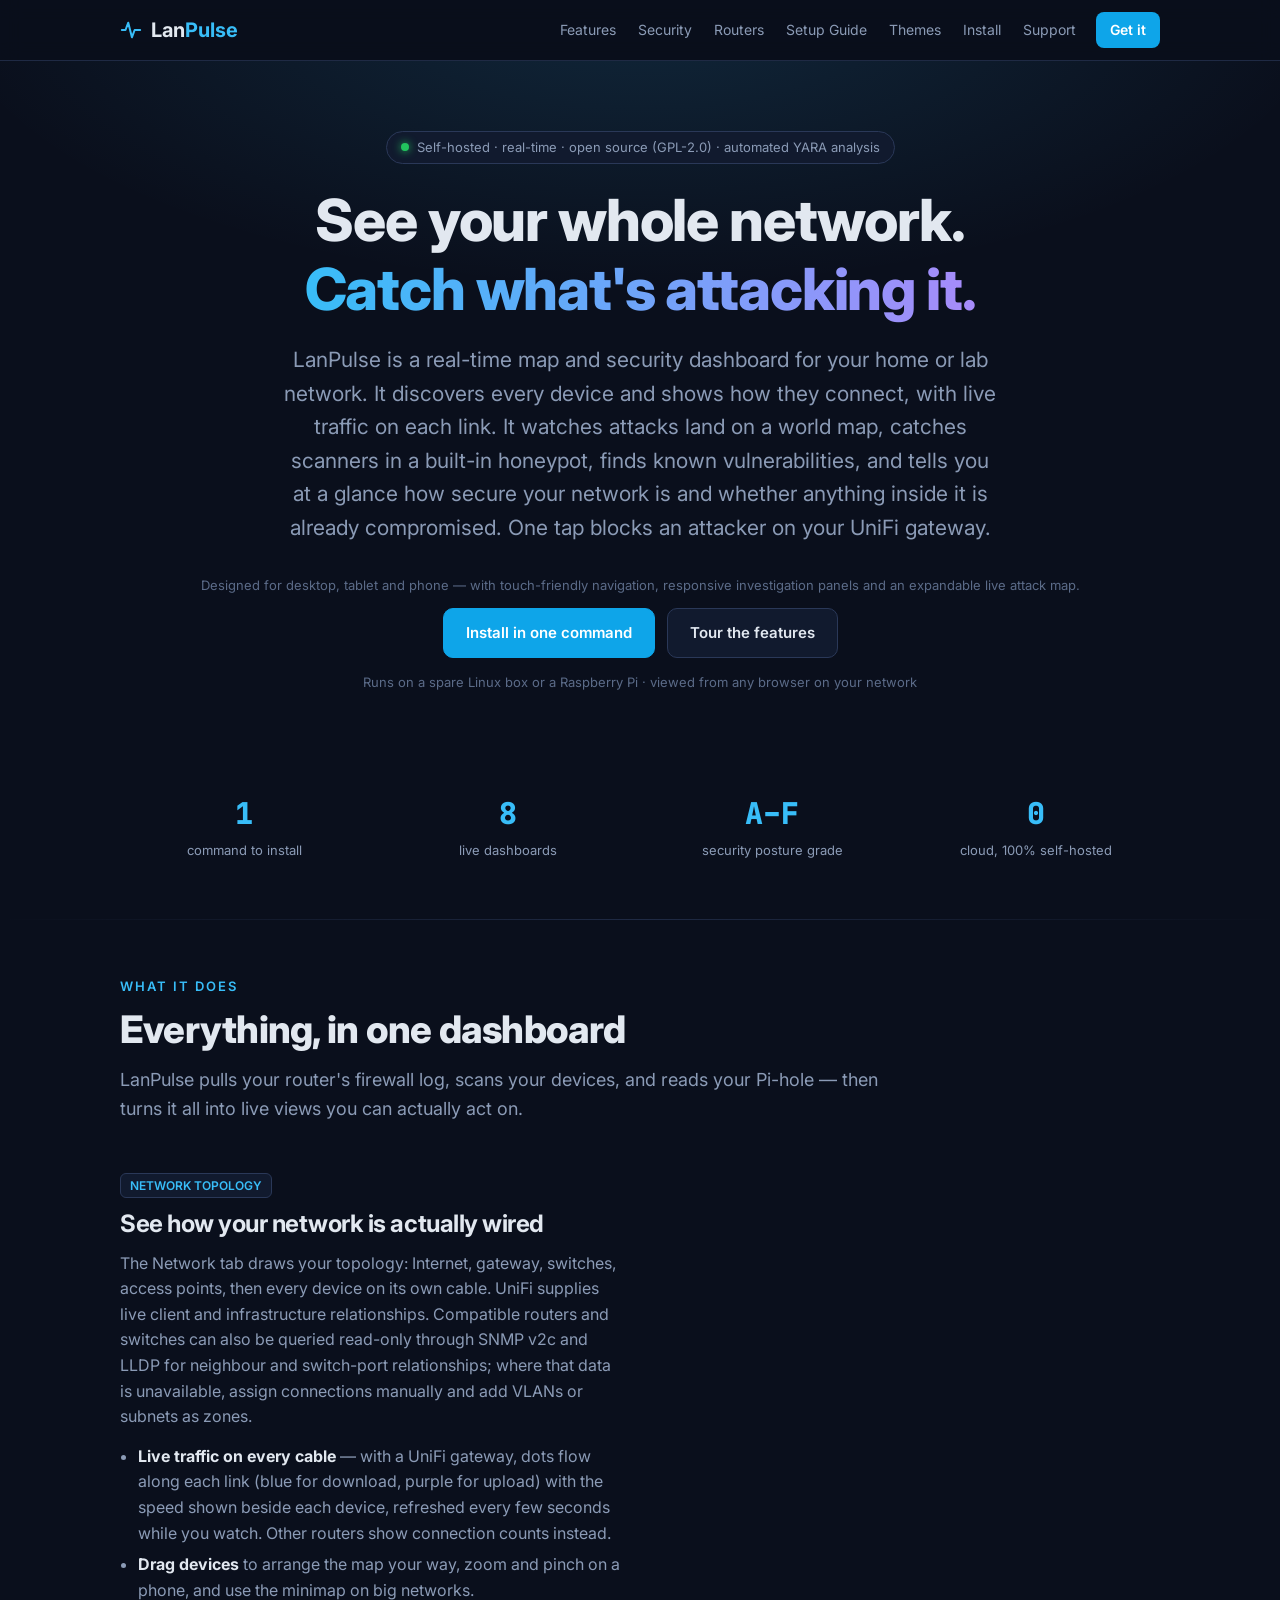
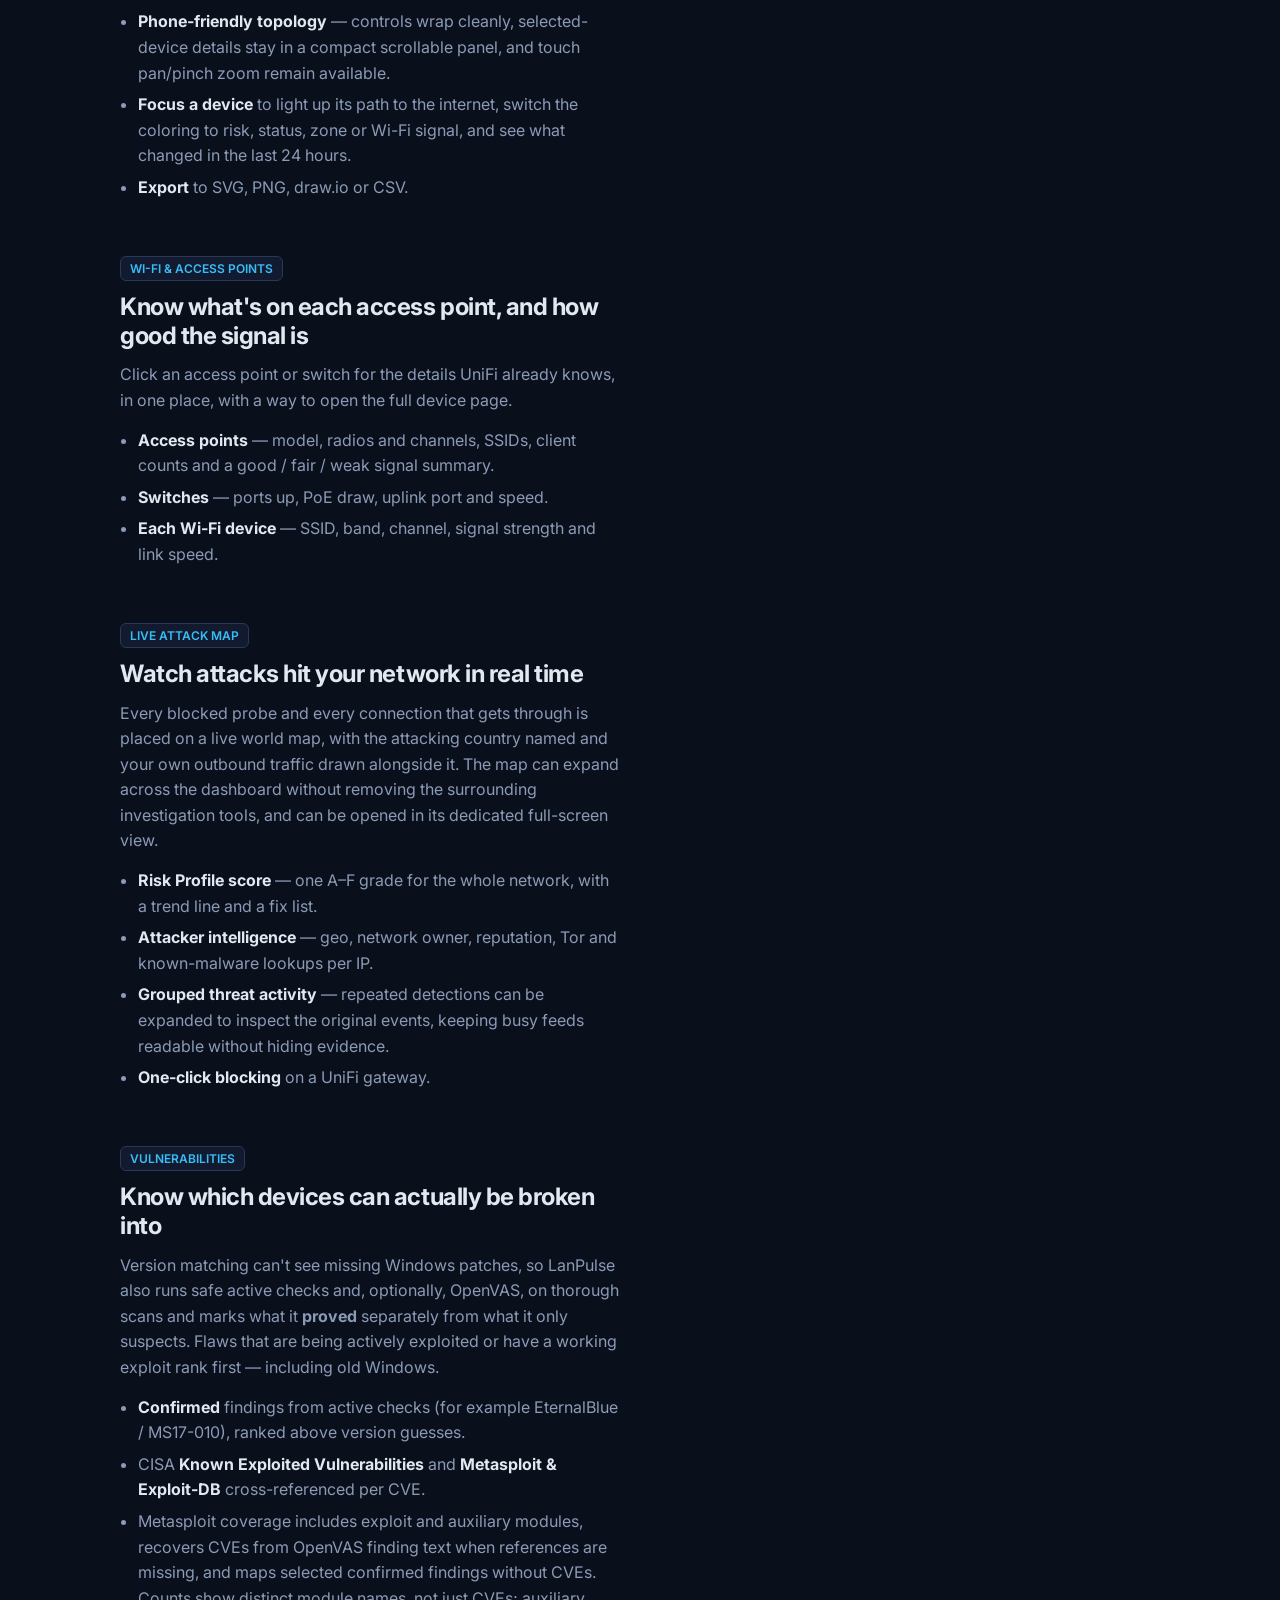
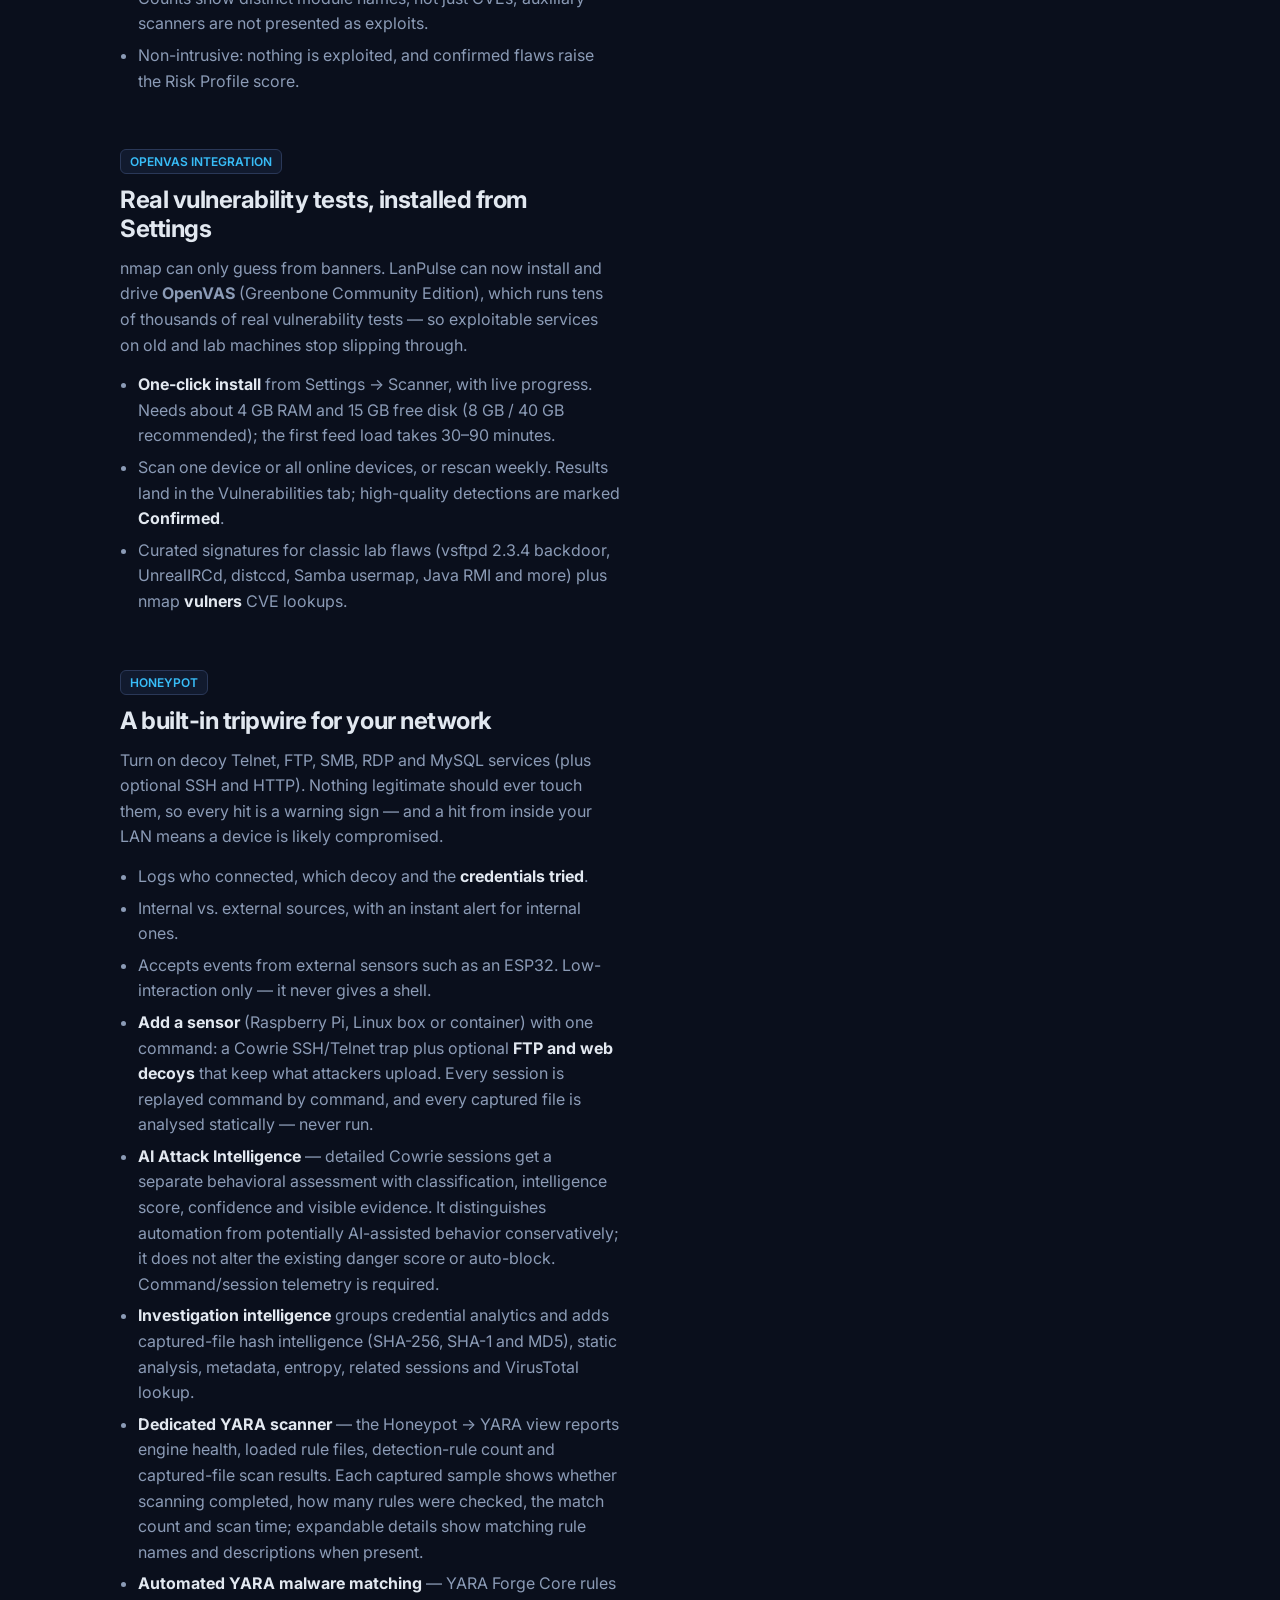
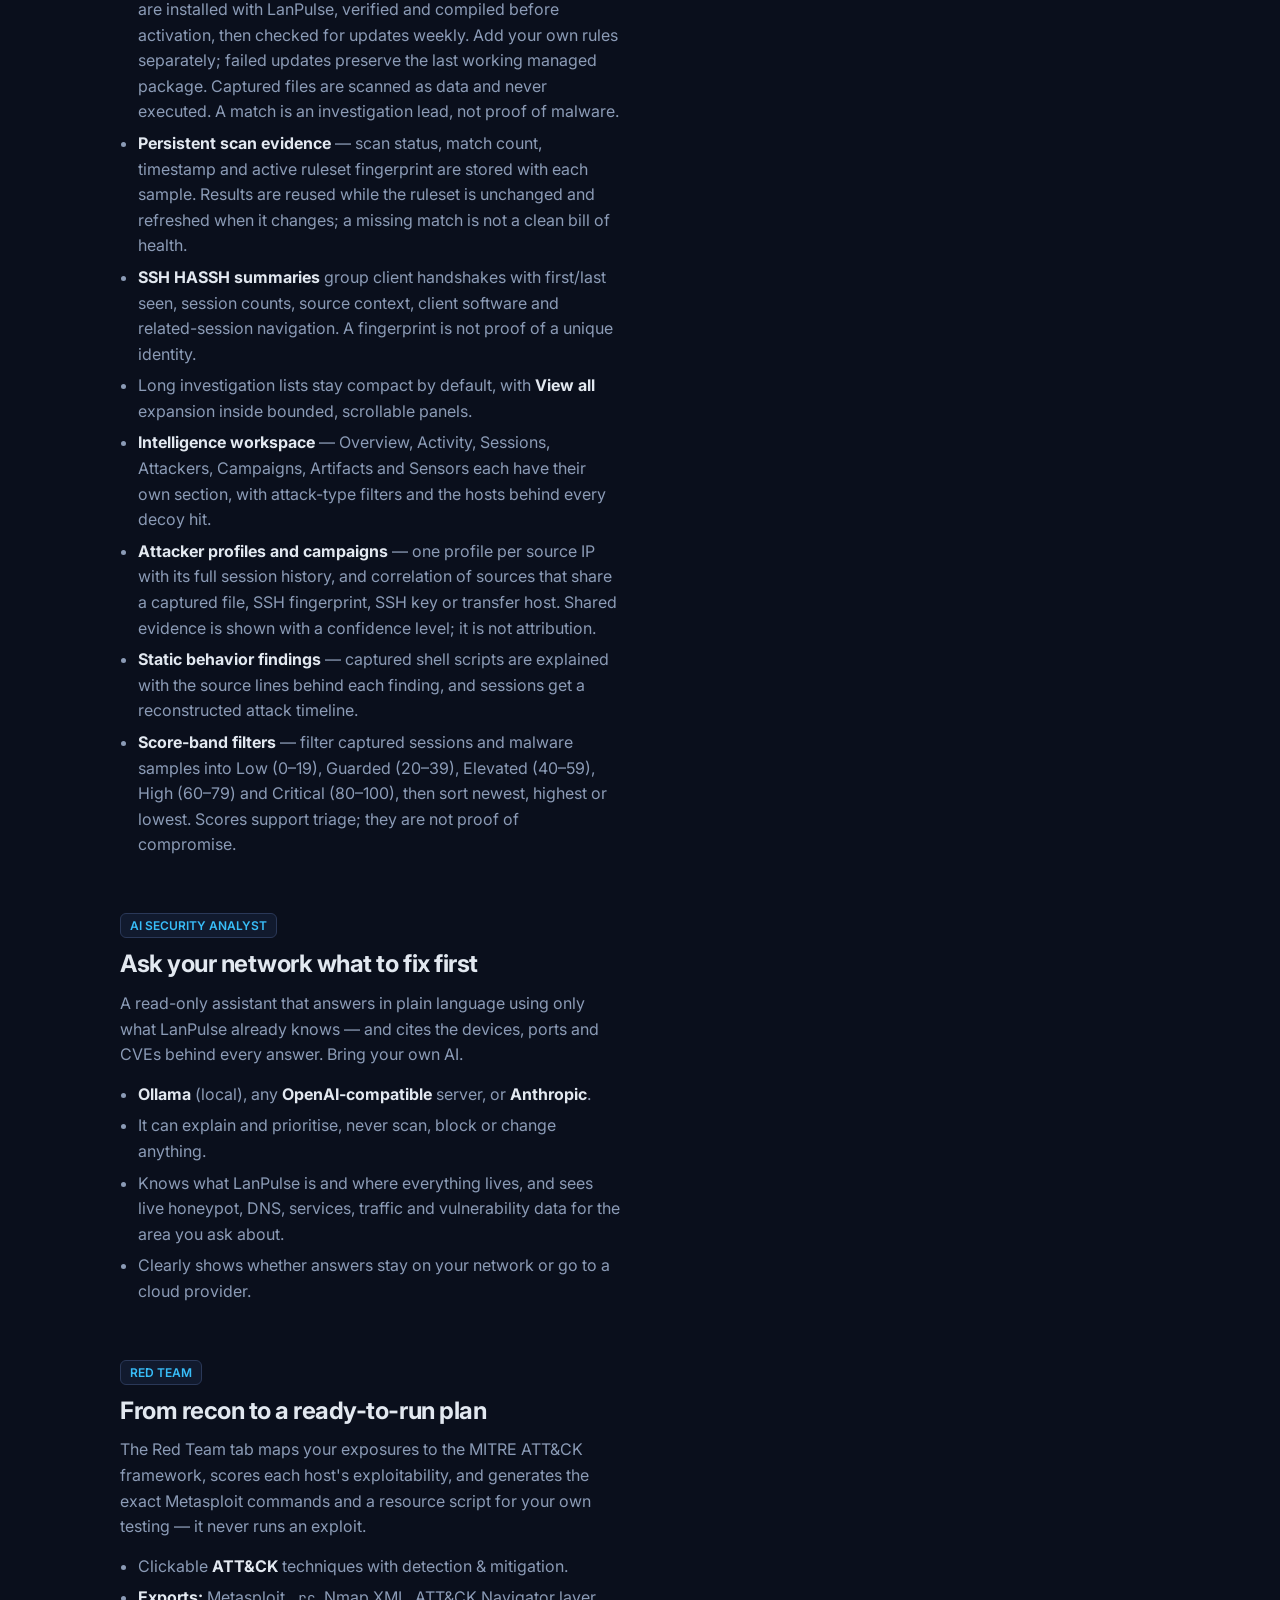
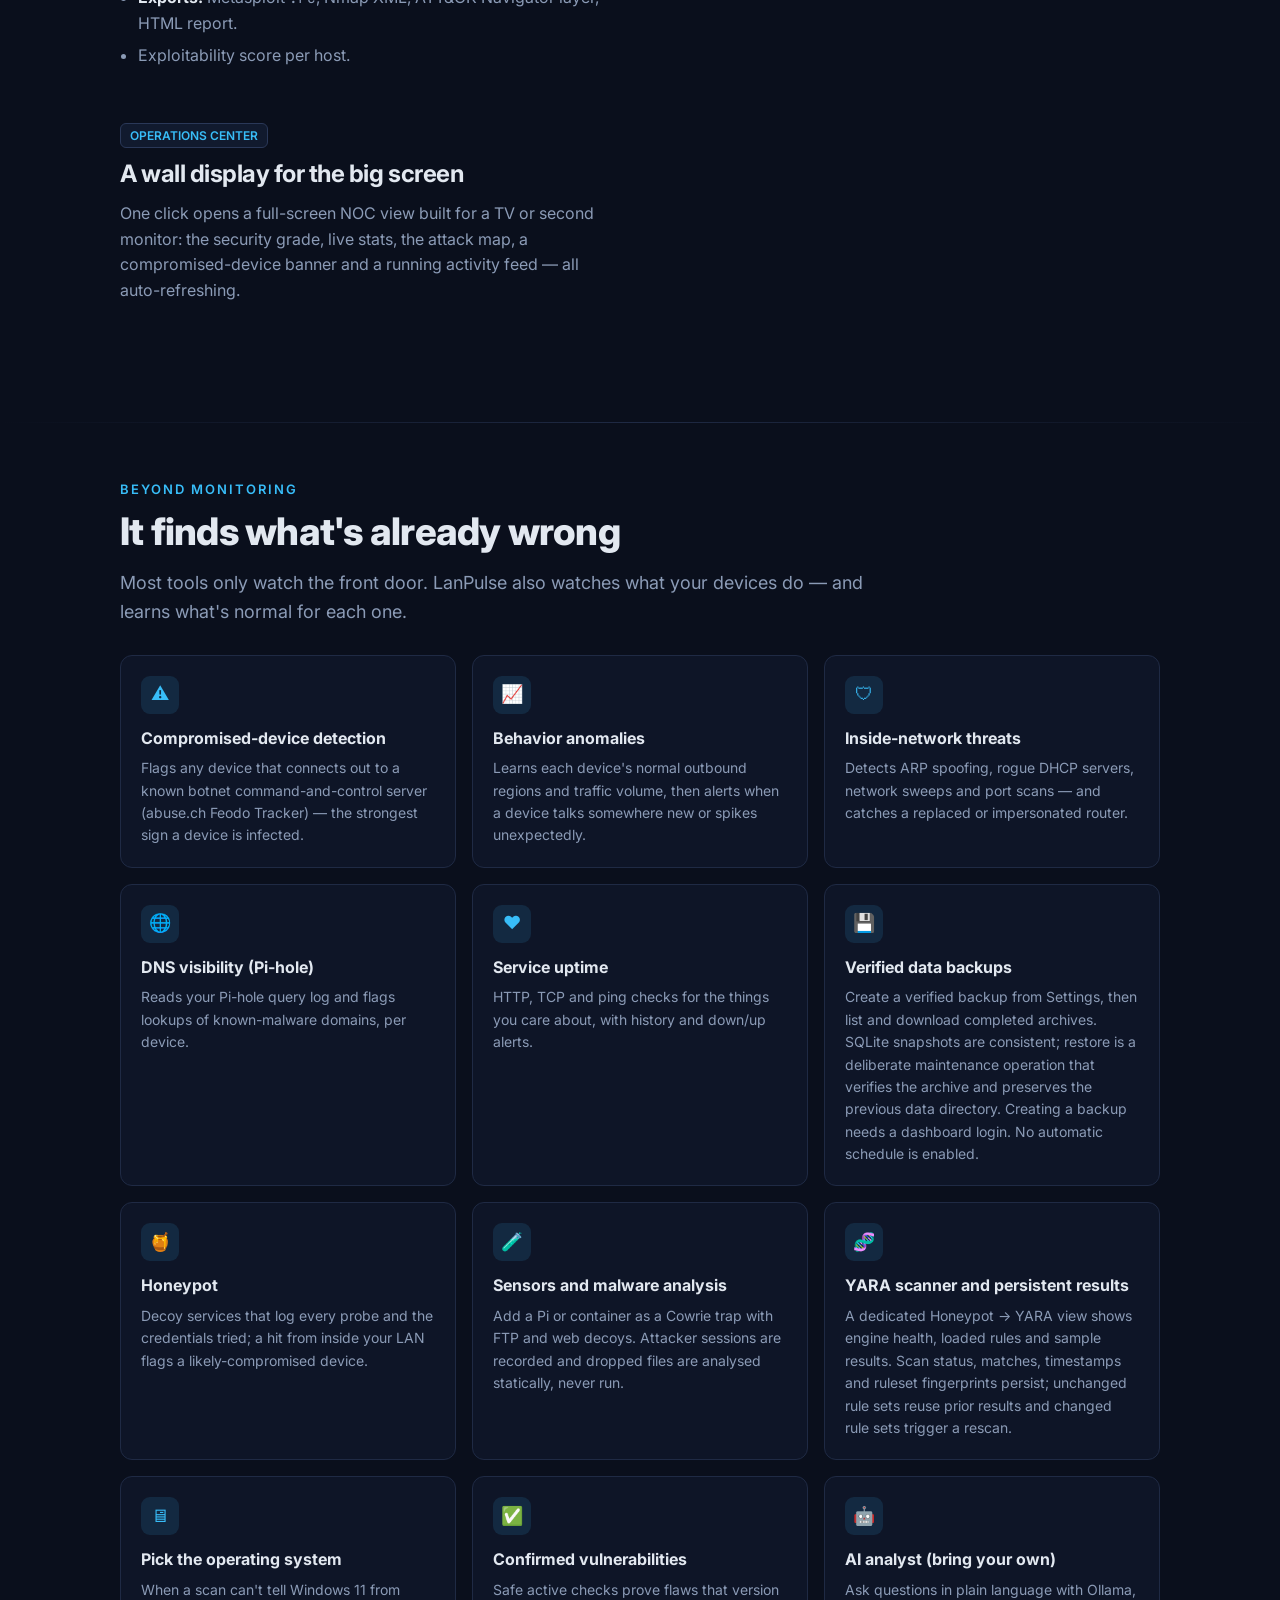
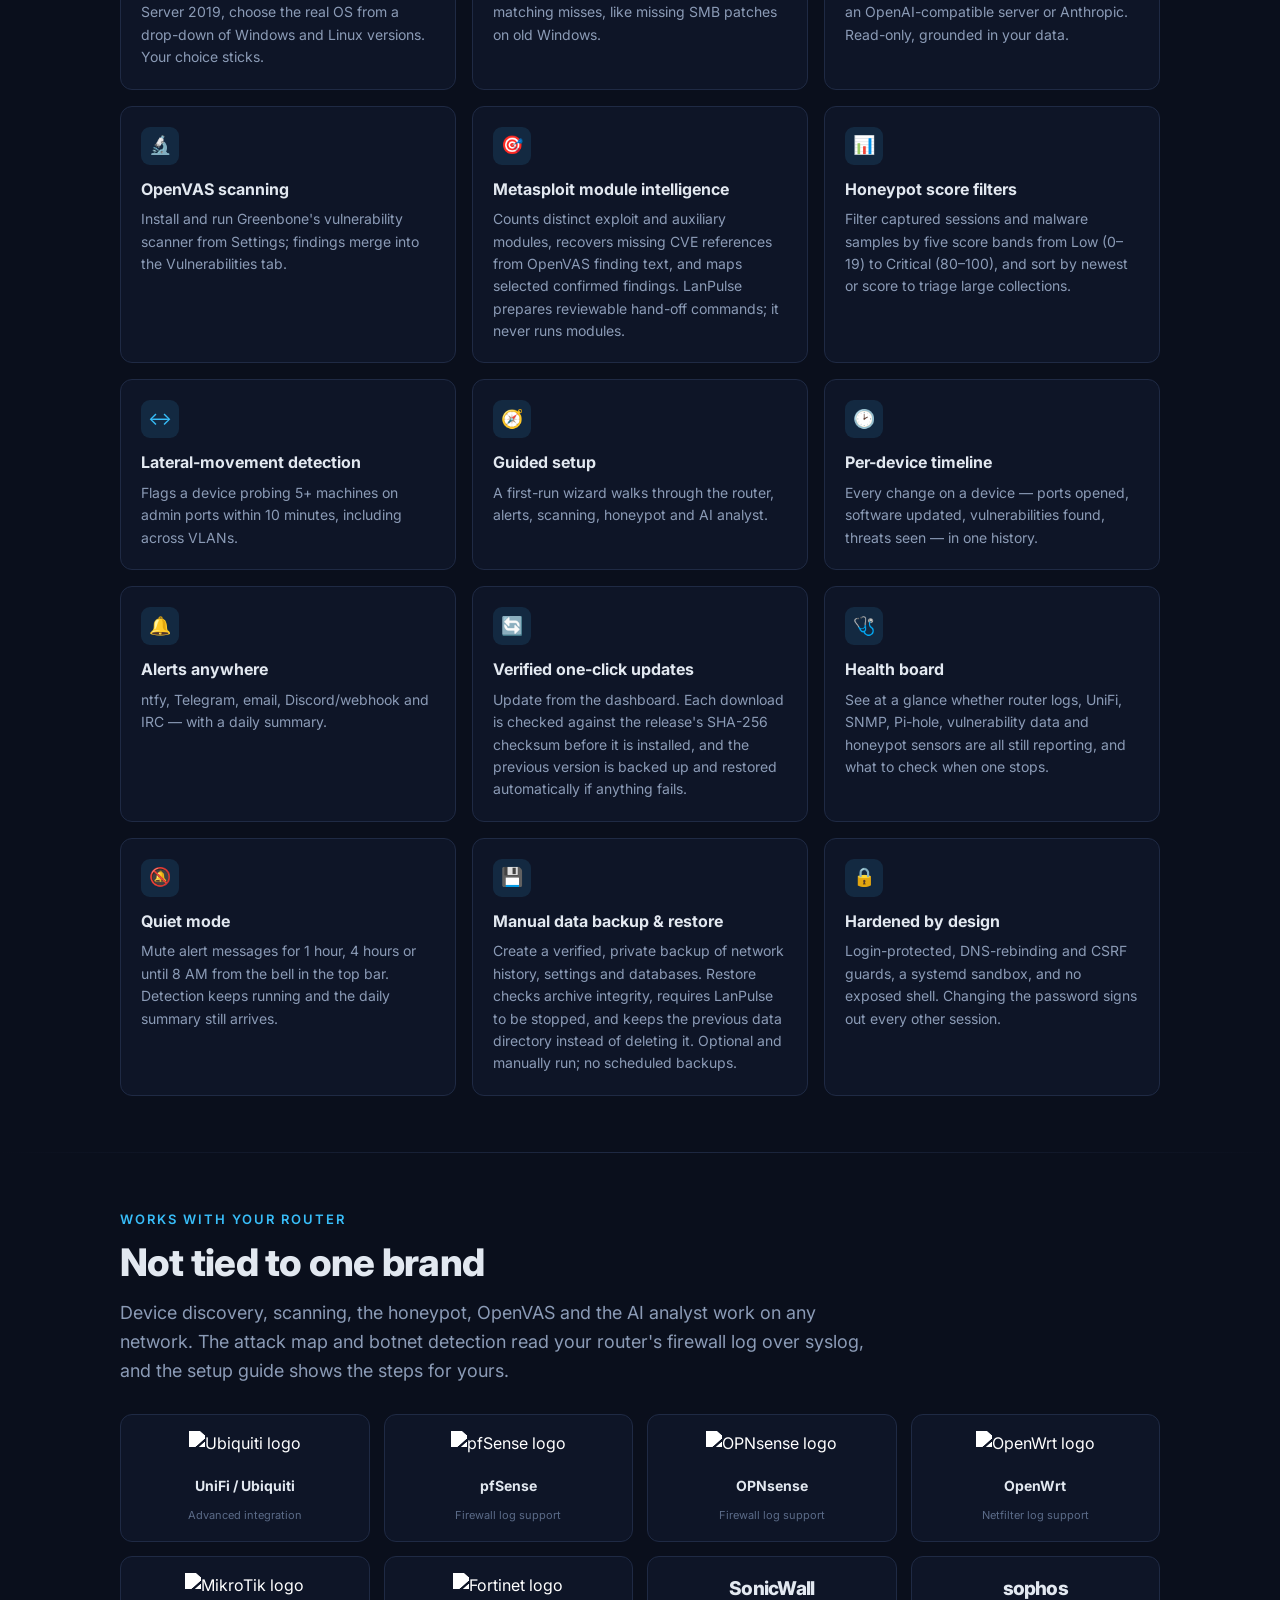
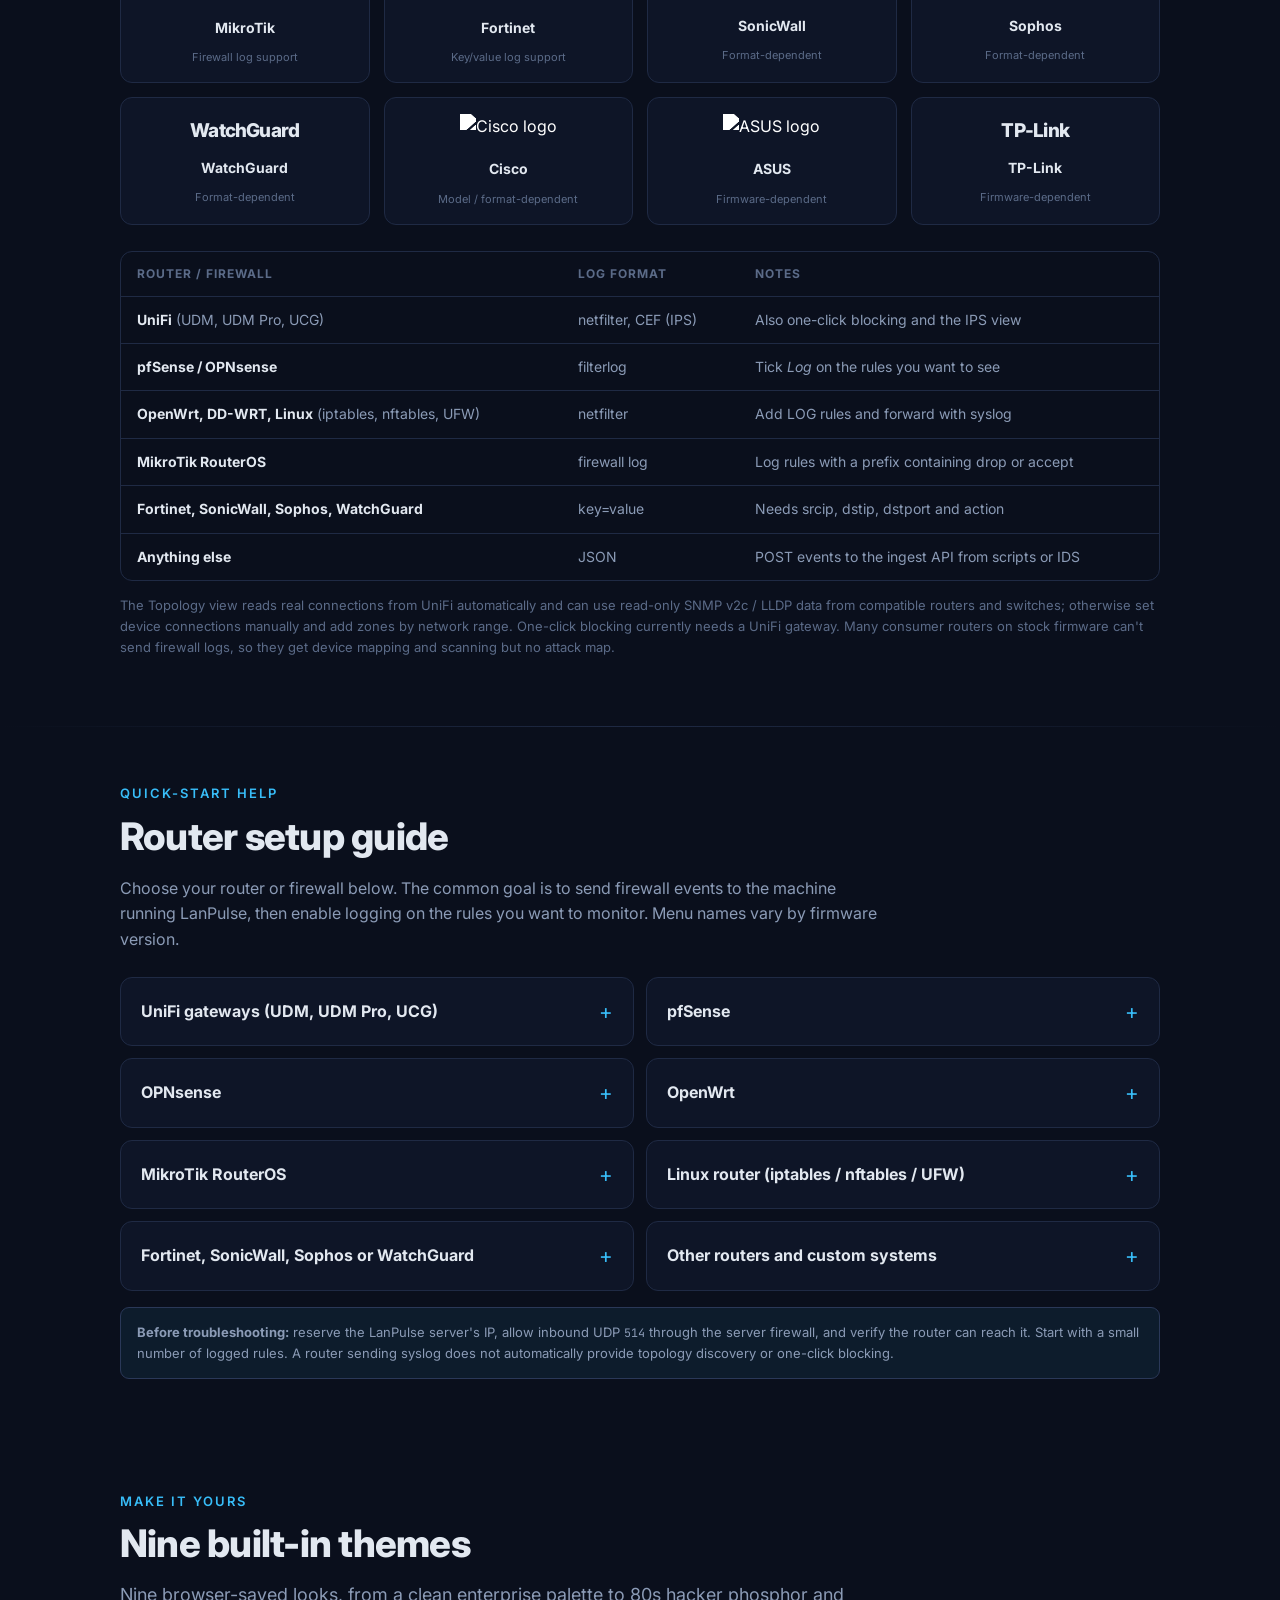
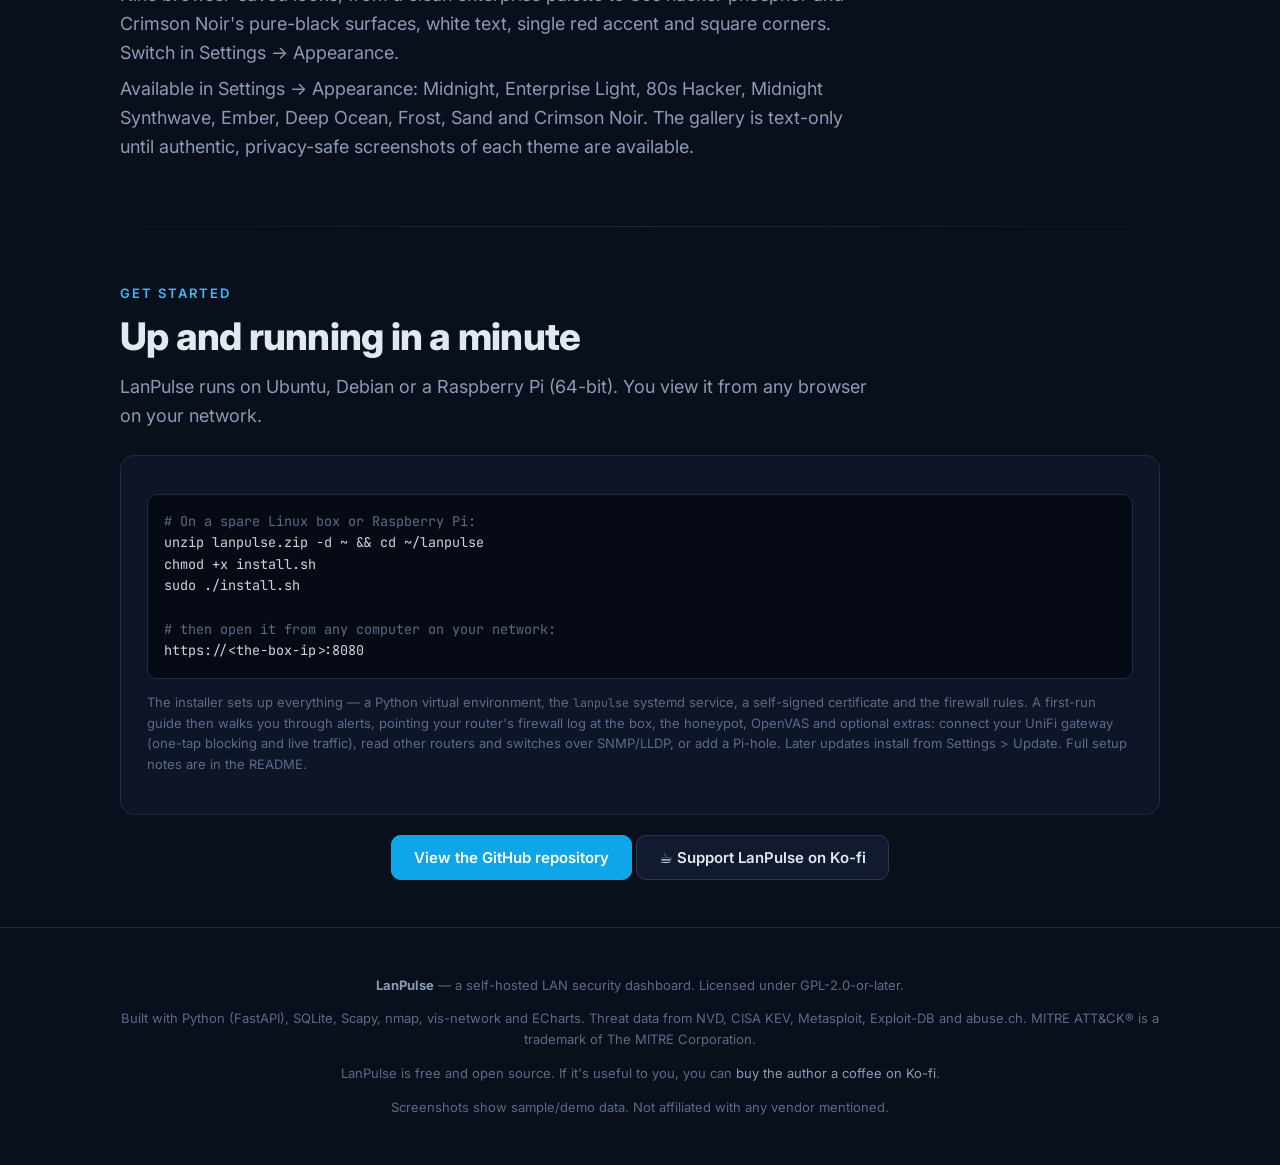
==== commit 51e171b9: "Remove inaccurate dashboard mockups from public docs" ====
--- a/docs/index.html
+++ b/docs/index.html
@@ -151,7 +151,7 @@
     <a class="btn" href="#features">Tour the features</a>
   </div>
   <div class="sub">Runs on a spare Linux box or a Raspberry Pi · viewed from any browser on your network</div>
-  <figure class="shot"><img src="images/demo-overview.svg" alt="LanPulse operations-center wall display showing the security score, live attack map, stats and activity feed"></figure>
+  
 </div></header>
 
 <section id="overview"><div class="wrap">
@@ -184,7 +184,7 @@
         <li><b>Export</b> to SVG, PNG, draw.io or CSV.</li>
       </ul>
     </div>
-    <figure class="shot"><img src="images/demo-topology.svg" alt="Network topology: internet, router, switch and access point with a cable to every device and traffic flowing along each link"></figure>
+    
   </div>
 
   <div class="feature">
@@ -198,7 +198,7 @@
         <li><b>Each Wi-Fi device</b> — SSID, band, channel, signal strength and link speed.</li>
       </ul>
     </div>
-    <figure class="shot"><img src="images/demo-topology.svg" alt="Access point details panel beside the topology map, colored by Wi-Fi signal"></figure>
+    
   </div>
 
   <div class="feature">
@@ -215,7 +215,7 @@
         <li><b>One-click blocking</b> on a UniFi gateway.</li>
       </ul>
     </div>
-    <figure class="shot"><img src="images/demo-overview.svg" alt="Threats dashboard: security score, attack stats, live world map and event feed"></figure>
+    
   </div>
 
   <div class="feature">
@@ -232,7 +232,7 @@
         <li>Non-intrusive: nothing is exploited, and confirmed flaws raise the Risk Profile score.</li>
       </ul>
     </div>
-    <figure class="shot"><img src="images/demo-security.svg" alt="Vulnerabilities view with a confirmed EternalBlue finding ranked first, then actively exploited CVEs"></figure>
+    
   </div>
 
   <div class="feature">
@@ -248,7 +248,7 @@
         <li>Curated signatures for classic lab flaws (vsftpd 2.3.4 backdoor, UnrealIRCd, distccd, Samba usermap, Java RMI and more) plus nmap <b>vulners</b> CVE lookups.</li>
       </ul>
     </div>
-    <figure class="shot"><img src="images/demo-security.svg" alt="Settings Scanner tab showing OpenVAS ready with a running scan and finished scans per device"></figure>
+    
   </div>
 
   <div class="feature">
@@ -275,7 +275,7 @@
         <li><b>Score-band filters</b> — filter captured sessions and malware samples into Low (0–19), Guarded (20–39), Elevated (40–59), High (60–79) and Critical (80–100), then sort newest, highest or lowest. Scores support triage; they are not proof of compromise.</li>
       </ul>
     </div>
-    <figure class="shot"><img src="images/demo-honeypot.svg" alt="Honeypot view showing hits from inside the network, decoys hit and credentials tried"></figure>
+    
   </div>
 
   <div class="feature">
@@ -291,7 +291,7 @@
         <li>Clearly shows whether answers stay on your network or go to a cloud provider.</li>
       </ul>
     </div>
-    <figure class="shot"><img src="images/demo-generic.svg" alt="AI Security Analyst panel answering what to fix first, beside the Threats dashboard"></figure>
+    
   </div>
 
   <div class="feature">
@@ -306,7 +306,7 @@
         <li>Exploitability score per host.</li>
       </ul>
     </div>
-    <figure class="shot"><img src="images/demo-generic.svg" alt="Red Team view with ATT&CK mapping and target list"></figure>
+    
   </div>
 
   <div class="feature">
@@ -316,7 +316,7 @@
       <p>One click opens a full-screen NOC view built for a TV or second monitor: the security grade, live stats, the
         attack map, a compromised-device banner and a running activity feed — all auto-refreshing.</p>
     </div>
-    <figure class="shot"><img src="images/demo-overview.svg" alt="Full-screen operations-center wall display"></figure>
+    
   </div>
 </div></section>
 
@@ -516,18 +516,8 @@
 <section id="themes"><div class="wrap">
   <p class="eyebrow">Make it yours</p>
   <h2 class="title">Nine built-in themes</h2>
-  <p class="lead2">Nine browser-saved looks, from a clean enterprise palette to 80s hacker phosphor and Crimson Noir's pure-black surfaces, white text, single red accent and square corners. Switch in Settings → Appearance. These are illustrative theme previews with synthetic data, not screenshots of a live installation.</p>
-  <div class="themes" style="margin-top:28px">
-    <figure class="theme"><img src="images/theme-preview-midnight.svg" alt="Midnight theme preview using synthetic demo data"><figcaption>Midnight (default)</figcaption></figure>
-    <figure class="theme"><img src="images/theme-preview-enterprise-light.svg" alt="Enterprise Light theme preview using synthetic demo data"><figcaption>Enterprise Light</figcaption></figure>
-    <figure class="theme"><img src="images/theme-preview-hacker.svg" alt="80s Hacker theme preview using synthetic demo data"><figcaption>80s Hacker</figcaption></figure>
-    <figure class="theme"><img src="images/theme-preview-synthwave.svg" alt="Midnight Synthwave theme preview using synthetic demo data"><figcaption>Midnight Synthwave</figcaption></figure>
-    <figure class="theme"><img src="images/theme-preview-ember.svg" alt="Ember theme preview using synthetic demo data"><figcaption>Ember</figcaption></figure>
-    <figure class="theme"><img src="images/theme-preview-ocean.svg" alt="Deep Ocean theme preview using synthetic demo data"><figcaption>Deep Ocean</figcaption></figure>
-    <figure class="theme"><img src="images/theme-preview-frost.svg" alt="Frost theme preview using synthetic demo data"><figcaption>Frost</figcaption></figure>
-    <figure class="theme"><img src="images/theme-preview-sand.svg" alt="Sand theme preview using synthetic demo data"><figcaption>Sand</figcaption></figure>
-    <figure class="theme"><img src="images/theme-preview-crimson-noir.svg" alt="Crimson Noir theme preview using synthetic demo data"><figcaption>Crimson Noir · New</figcaption></figure>
-  </div>
+  <p class="lead2">Nine browser-saved looks, from a clean enterprise palette to 80s hacker phosphor and Crimson Noir's pure-black surfaces, white text, single red accent and square corners. Switch in Settings → Appearance. </p>
+  <p class="lead2">Available in Settings → Appearance: Midnight, Enterprise Light, 80s Hacker, Midnight Synthwave, Ember, Deep Ocean, Frost, Sand and Crimson Noir. The gallery is text-only until authentic, privacy-safe screenshots of each theme are available.</p>
 </div></section>
 
 <div class="divider"></div>
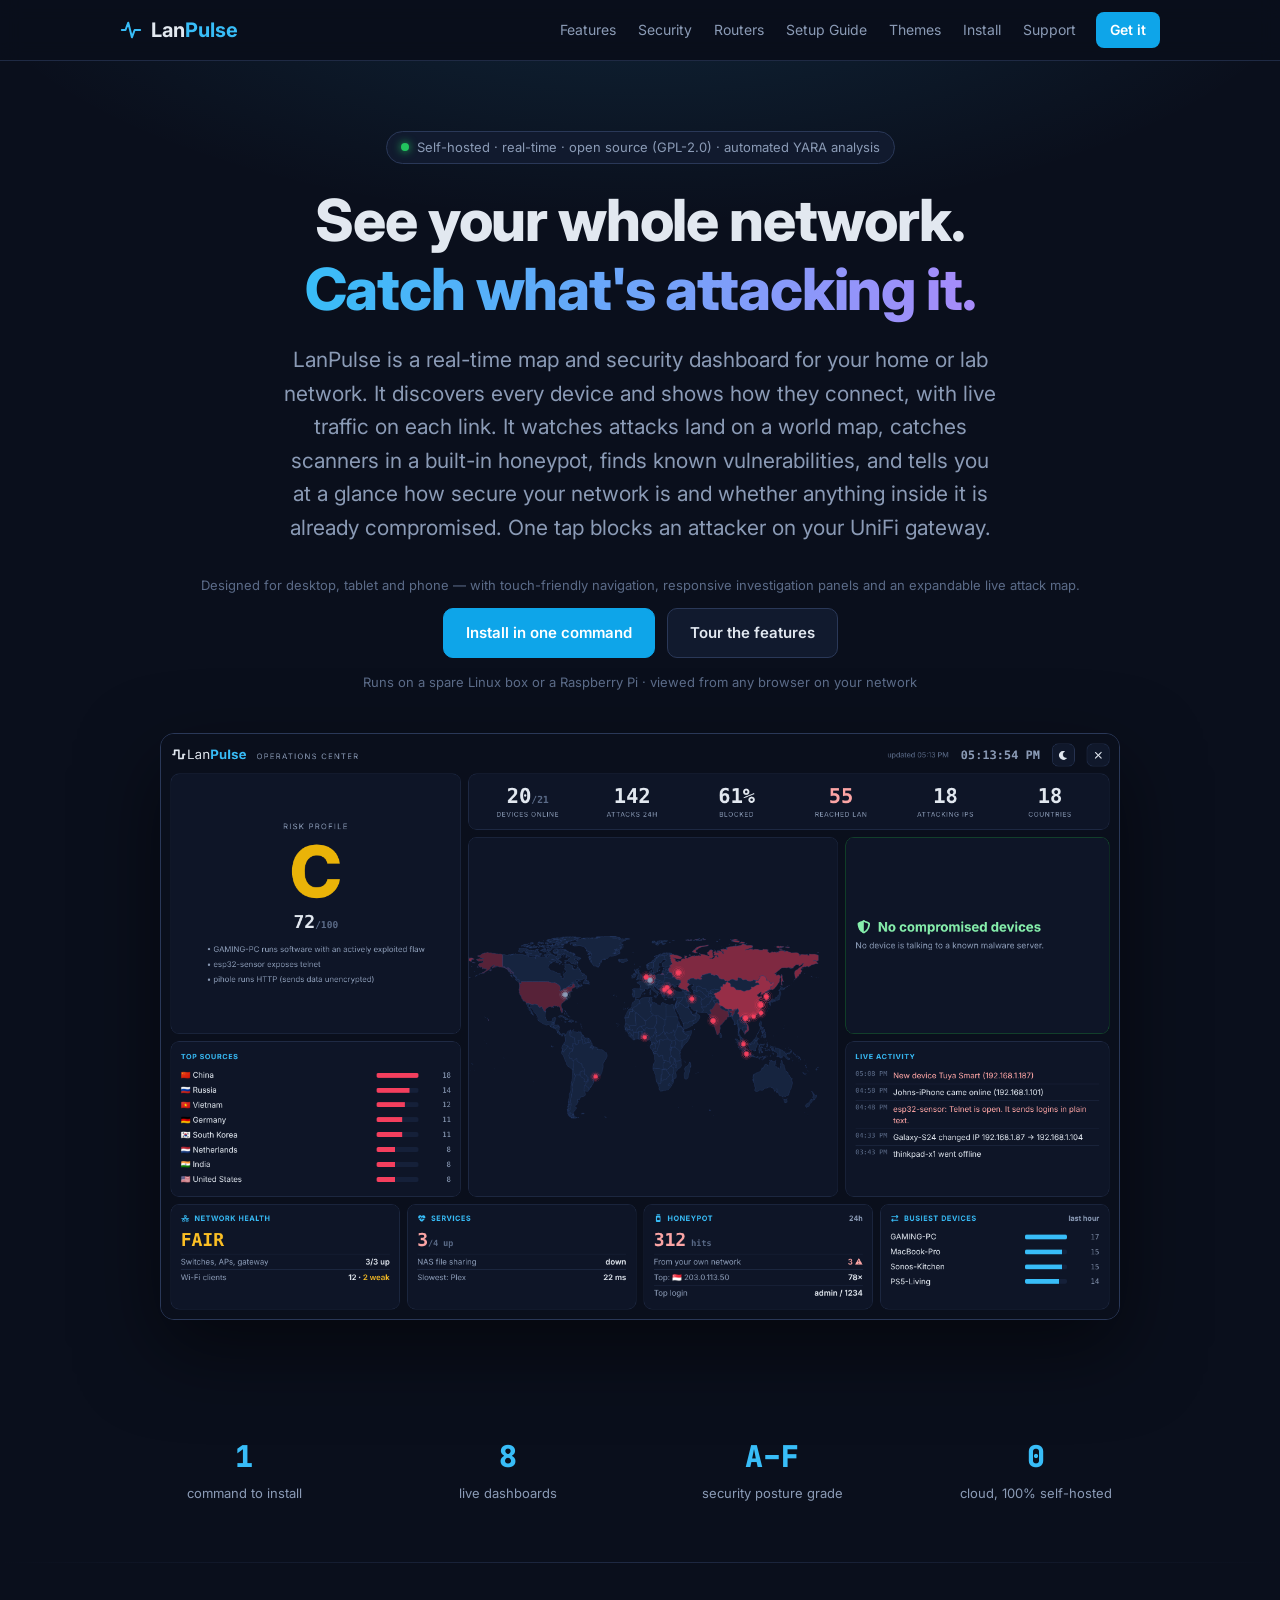
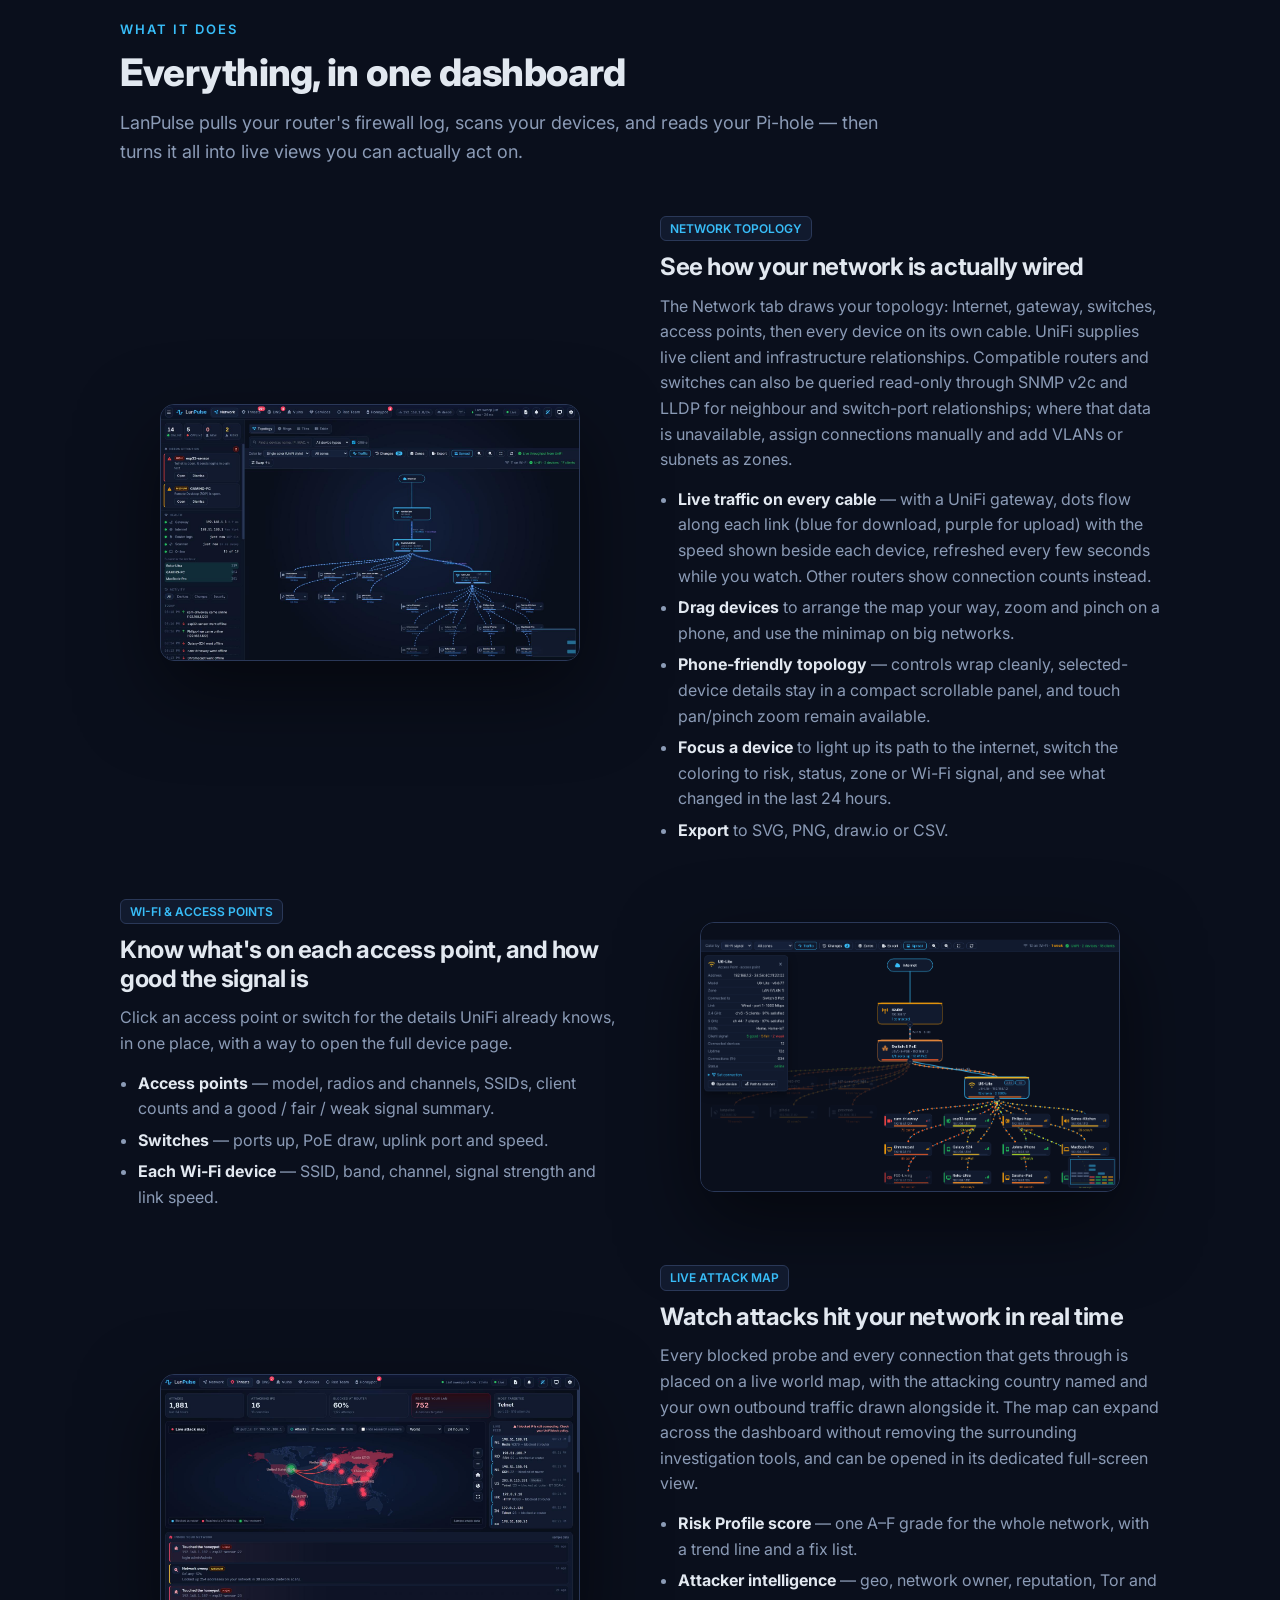
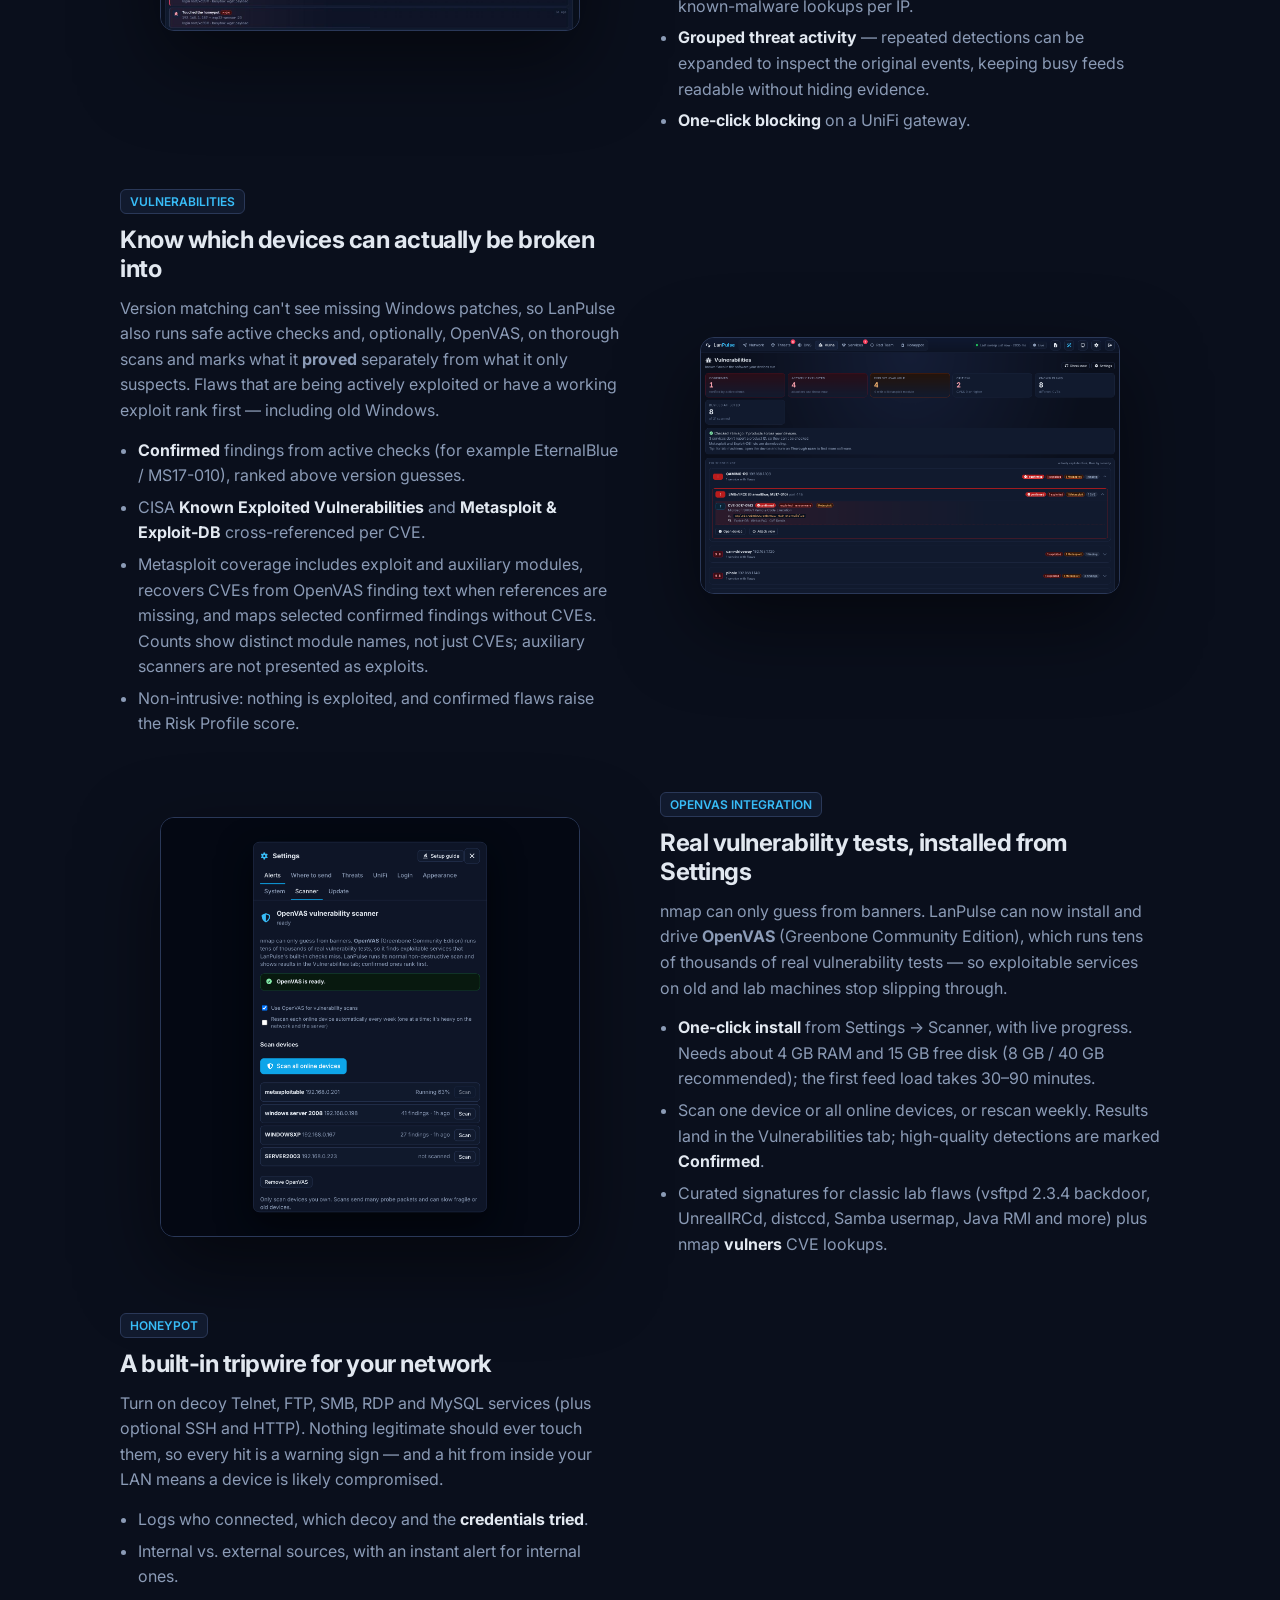
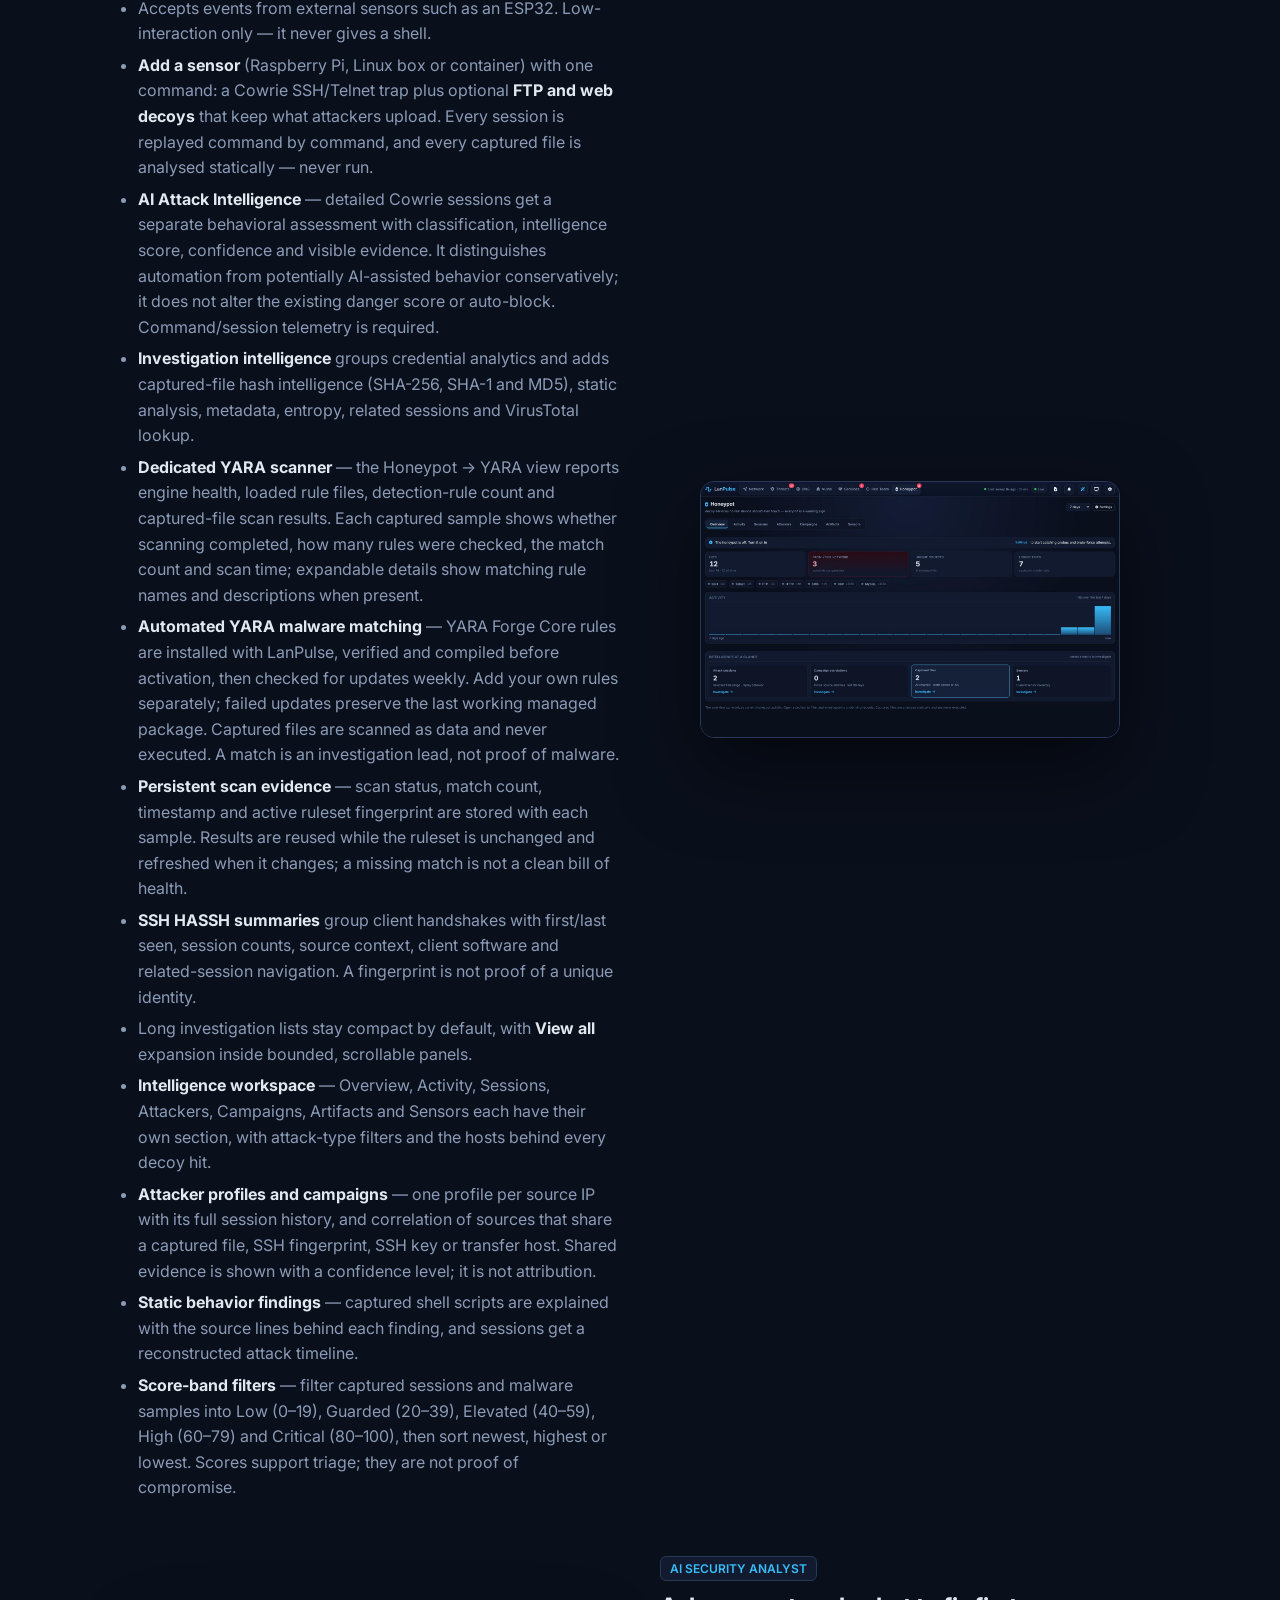
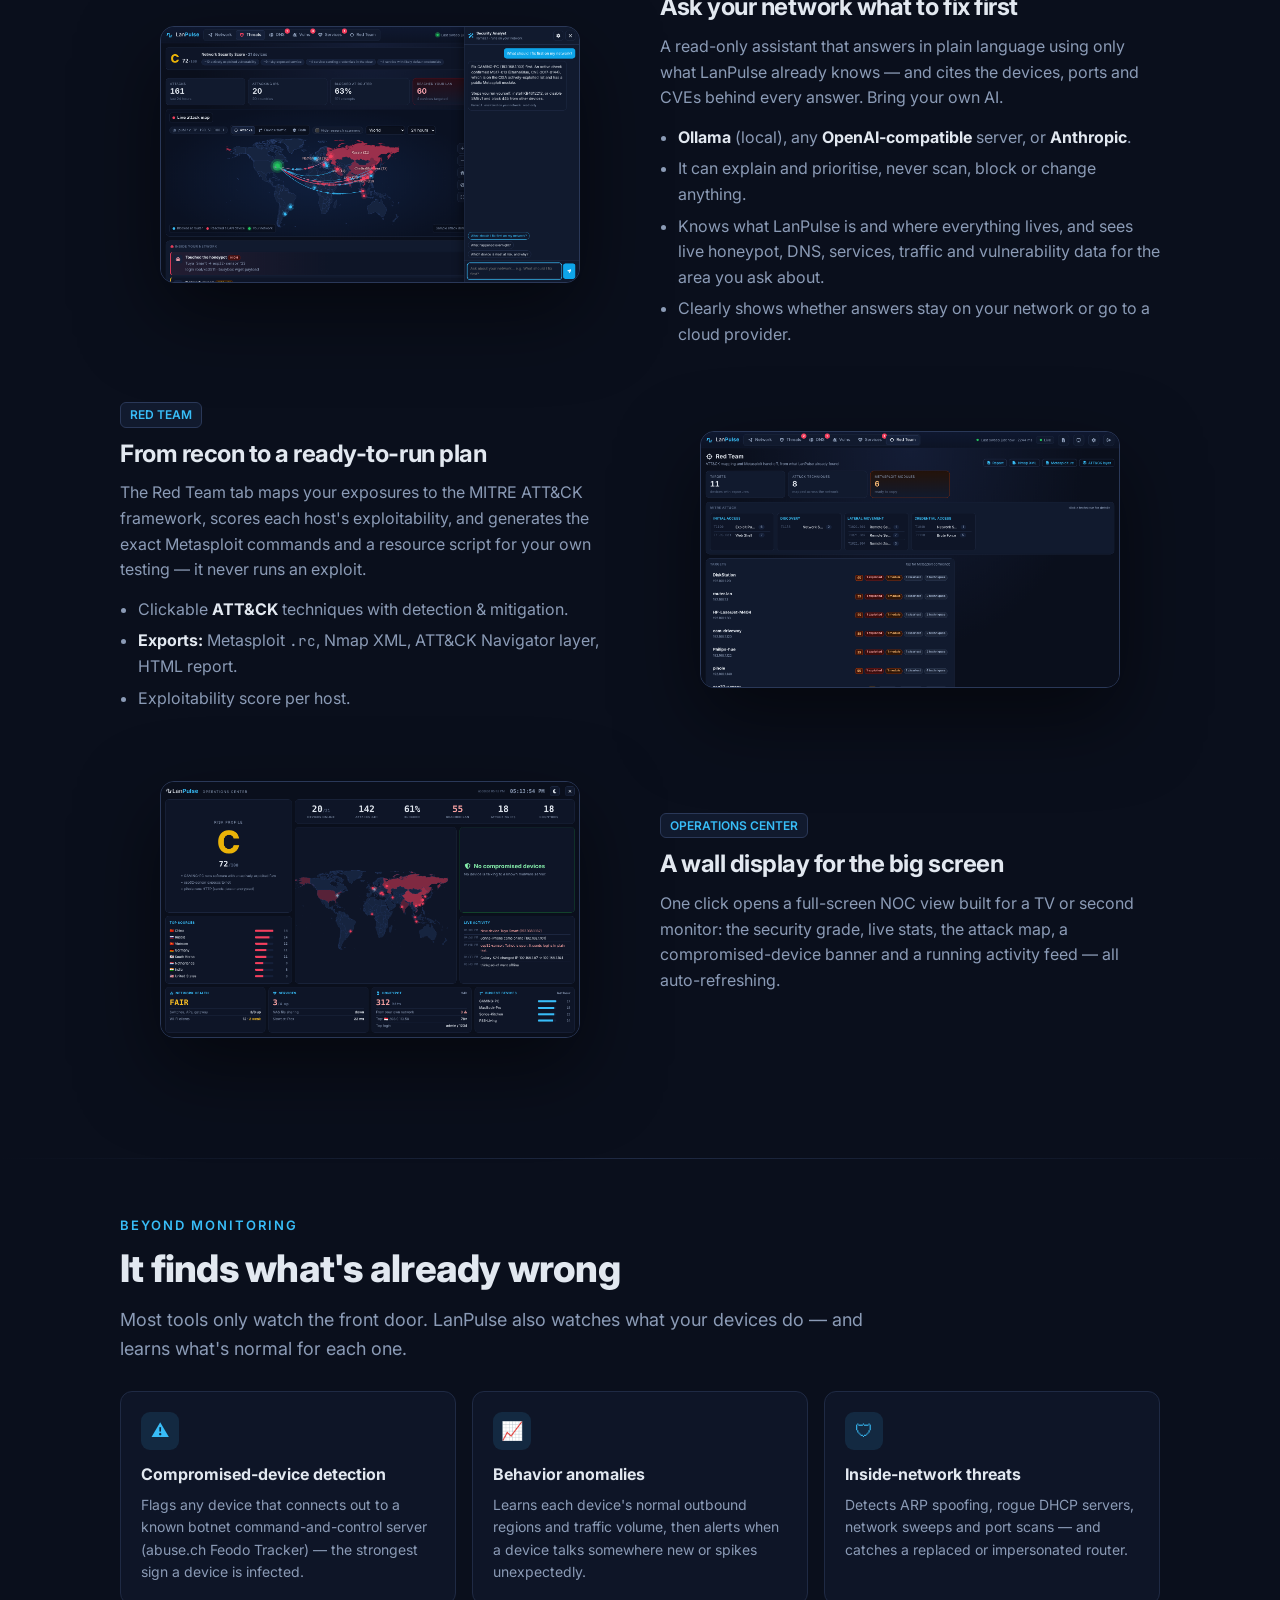
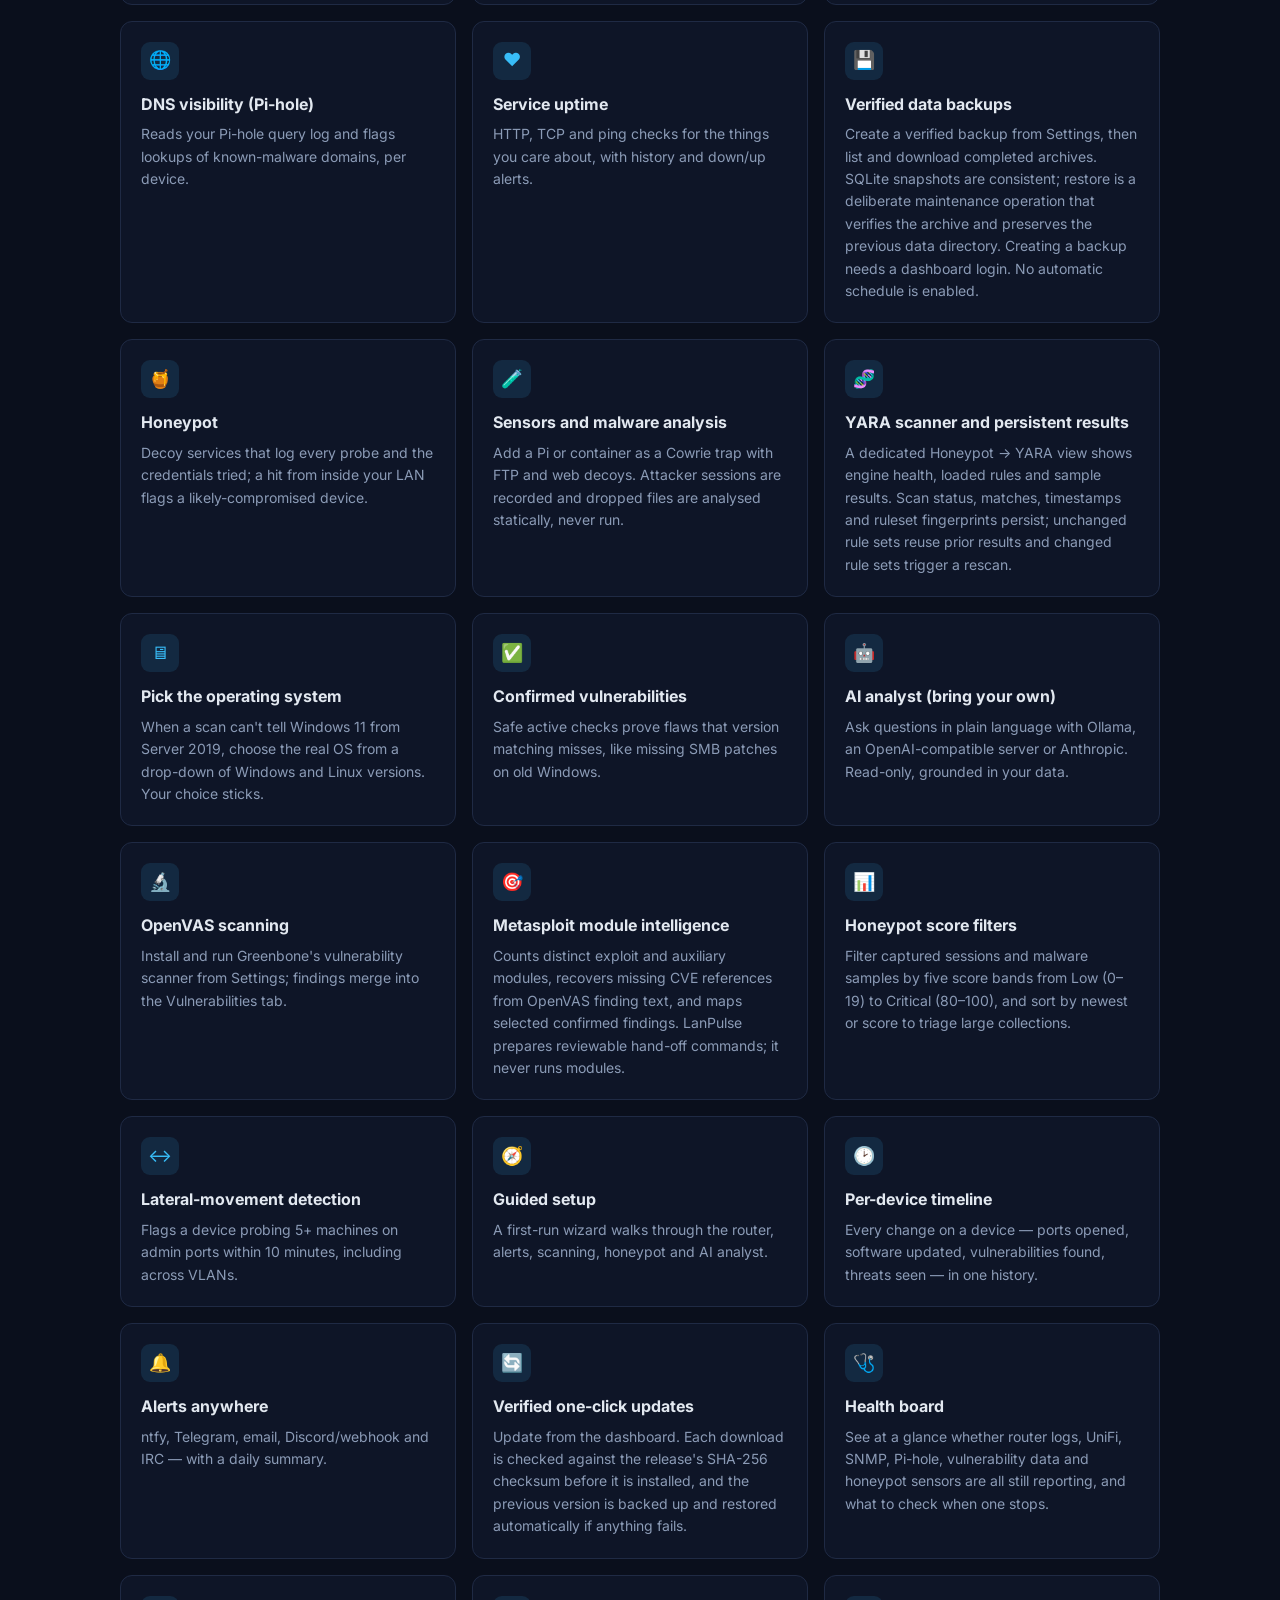
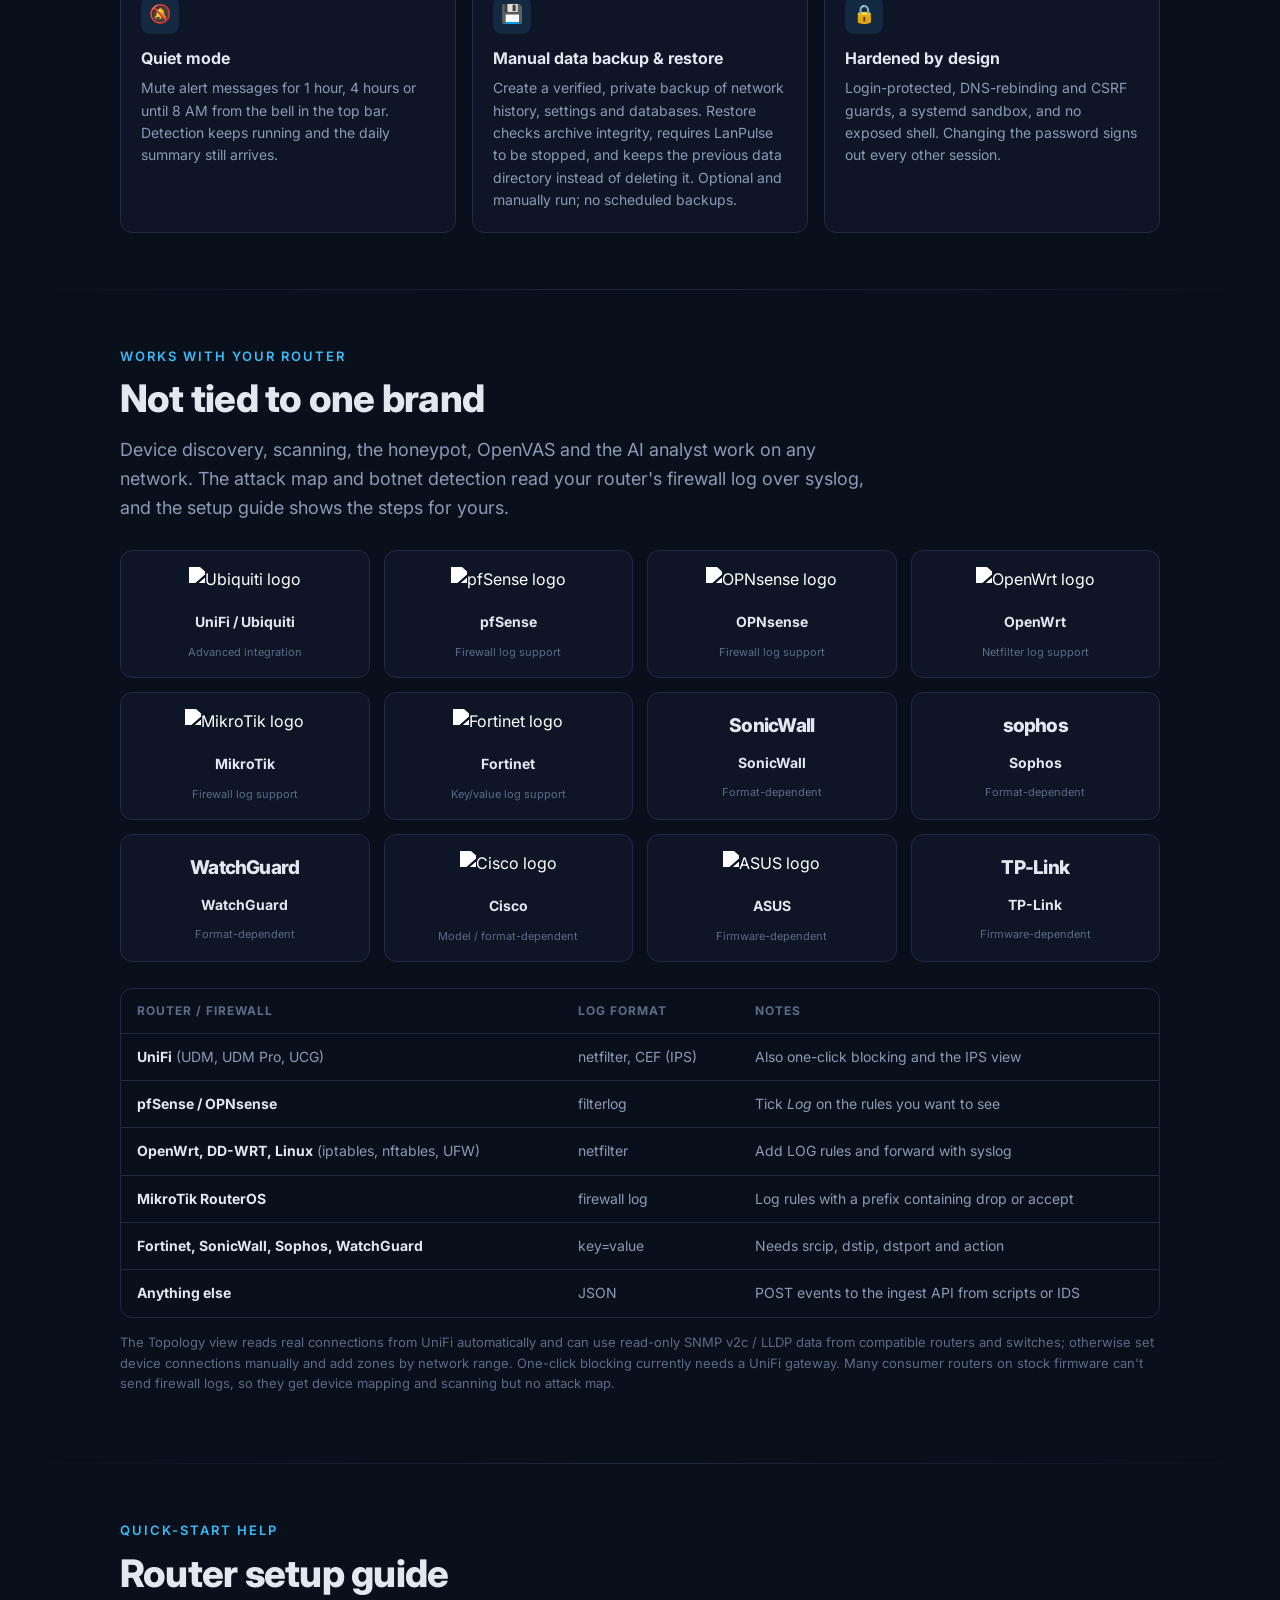
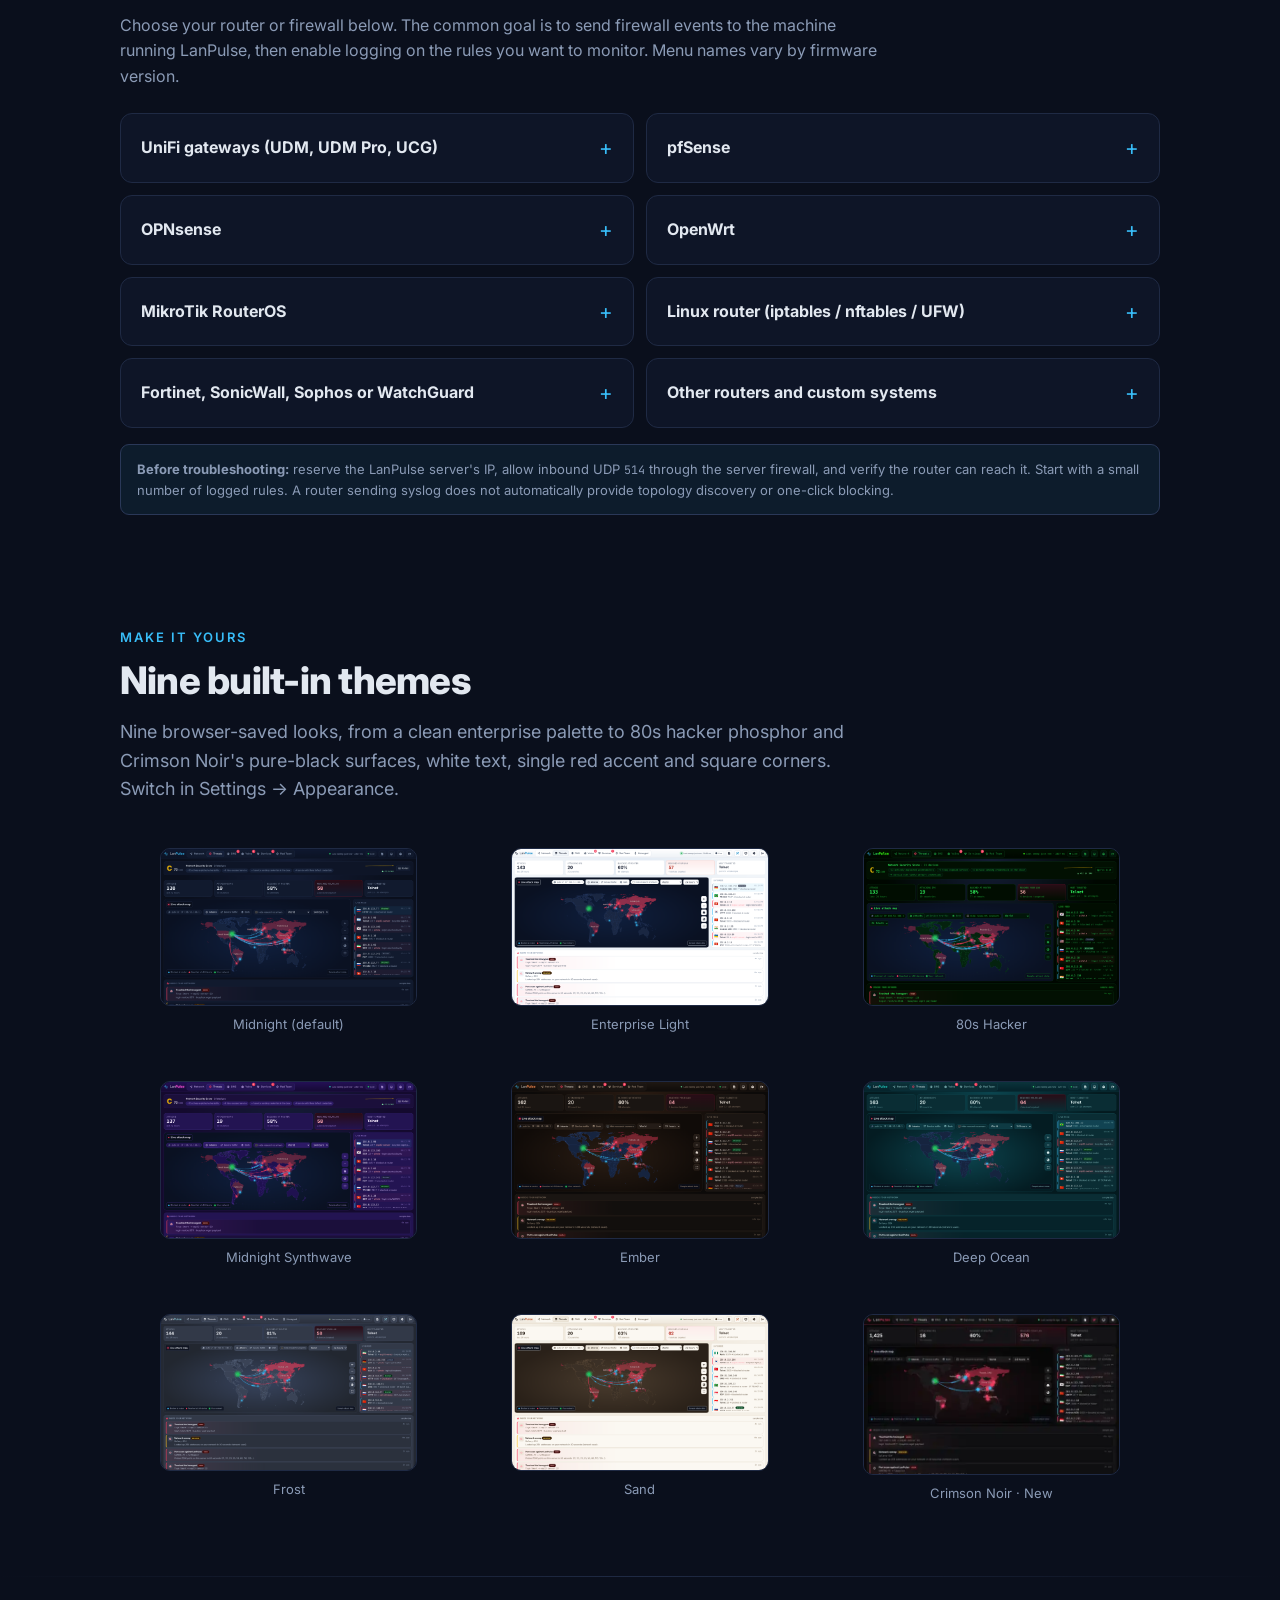
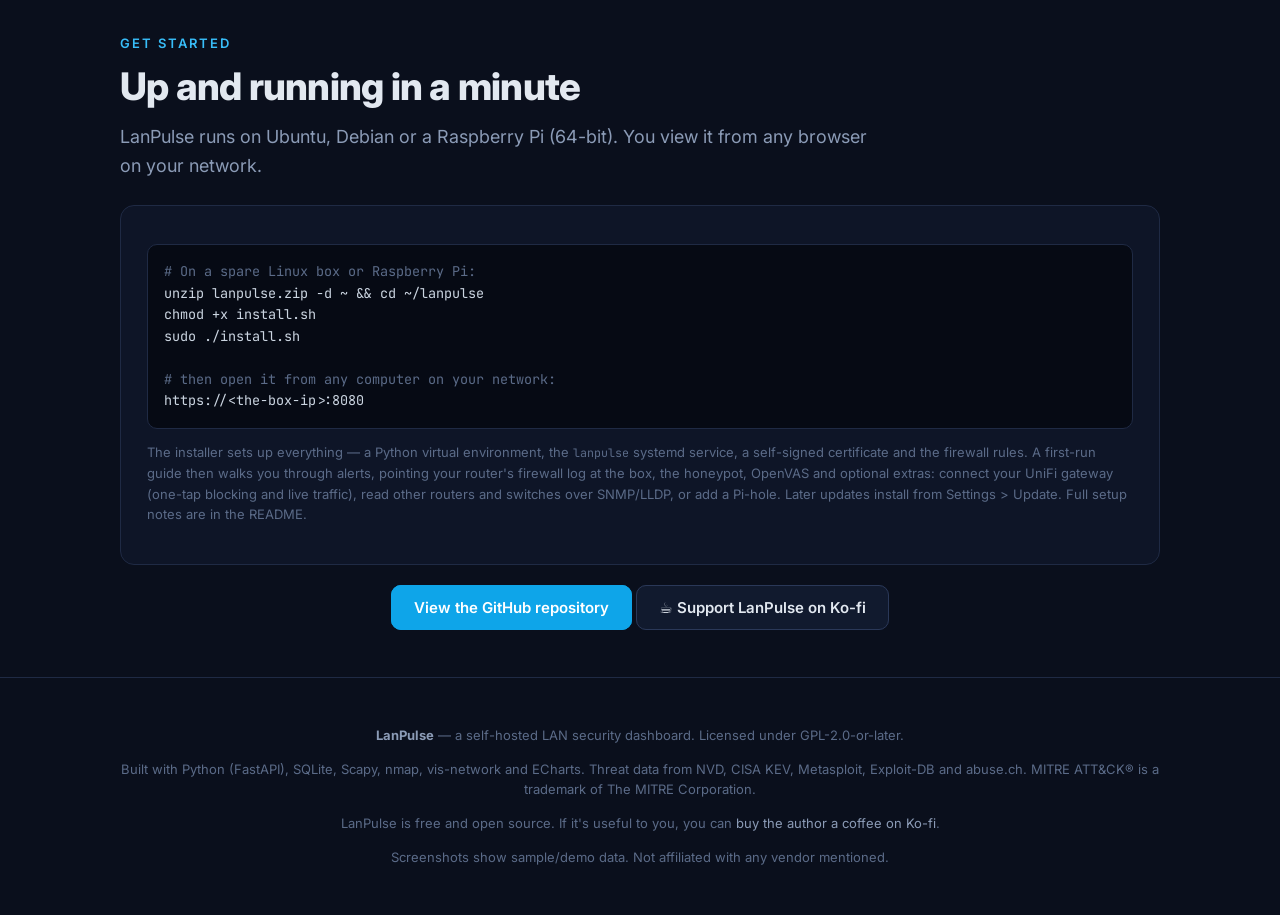
==== commit 7cf6fac4: "Restore original LanPulse screenshots and theme gallery" ====
--- a/docs/index.html
+++ b/docs/index.html
@@ -151,7 +151,7 @@
     <a class="btn" href="#features">Tour the features</a>
   </div>
   <div class="sub">Runs on a spare Linux box or a Raspberry Pi · viewed from any browser on your network</div>
-  
+  <figure class="shot"><img src="images/noc.png" alt="LanPulse operations-center wall display showing the security score, live attack map, stats and activity feed"></figure>
 </div></header>
 
 <section id="overview"><div class="wrap">
@@ -184,7 +184,7 @@
         <li><b>Export</b> to SVG, PNG, draw.io or CSV.</li>
       </ul>
     </div>
-    
+    <figure class="shot"><img src="images/topology.png" alt="Network topology: internet, router, switch and access point with a cable to every device and traffic flowing along each link"></figure>
   </div>
 
   <div class="feature">
@@ -198,7 +198,7 @@
         <li><b>Each Wi-Fi device</b> — SSID, band, channel, signal strength and link speed.</li>
       </ul>
     </div>
-    
+    <figure class="shot"><img src="images/topology_ap.png" alt="Access point details panel beside the topology map, colored by Wi-Fi signal"></figure>
   </div>
 
   <div class="feature">
@@ -215,7 +215,7 @@
         <li><b>One-click blocking</b> on a UniFi gateway.</li>
       </ul>
     </div>
-    
+    <figure class="shot"><img src="images/threats.png" alt="Threats dashboard: security score, attack stats, live world map and event feed"></figure>
   </div>
 
   <div class="feature">
@@ -232,7 +232,7 @@
         <li>Non-intrusive: nothing is exploited, and confirmed flaws raise the Risk Profile score.</li>
       </ul>
     </div>
-    
+    <figure class="shot"><img src="images/vulns.png" alt="Vulnerabilities view with a confirmed EternalBlue finding ranked first, then actively exploited CVEs"></figure>
   </div>
 
   <div class="feature">
@@ -248,7 +248,7 @@
         <li>Curated signatures for classic lab flaws (vsftpd 2.3.4 backdoor, UnrealIRCd, distccd, Samba usermap, Java RMI and more) plus nmap <b>vulners</b> CVE lookups.</li>
       </ul>
     </div>
-    
+    <figure class="shot"><img src="images/scanner.png" alt="Settings Scanner tab showing OpenVAS ready with a running scan and finished scans per device"></figure>
   </div>
 
   <div class="feature">
@@ -275,7 +275,7 @@
         <li><b>Score-band filters</b> — filter captured sessions and malware samples into Low (0–19), Guarded (20–39), Elevated (40–59), High (60–79) and Critical (80–100), then sort newest, highest or lowest. Scores support triage; they are not proof of compromise.</li>
       </ul>
     </div>
-    
+    <figure class="shot"><img src="images/honeypot.png" alt="Honeypot view showing hits from inside the network, decoys hit and credentials tried"></figure>
   </div>
 
   <div class="feature">
@@ -291,7 +291,7 @@
         <li>Clearly shows whether answers stay on your network or go to a cloud provider.</li>
       </ul>
     </div>
-    
+    <figure class="shot"><img src="images/analyst.png" alt="AI Security Analyst panel answering what to fix first, beside the Threats dashboard"></figure>
   </div>
 
   <div class="feature">
@@ -306,7 +306,7 @@
         <li>Exploitability score per host.</li>
       </ul>
     </div>
-    
+    <figure class="shot"><img src="images/redteam.png" alt="Red Team view with ATT&CK mapping and target list"></figure>
   </div>
 
   <div class="feature">
@@ -316,7 +316,7 @@
       <p>One click opens a full-screen NOC view built for a TV or second monitor: the security grade, live stats, the
         attack map, a compromised-device banner and a running activity feed — all auto-refreshing.</p>
     </div>
-    
+    <figure class="shot"><img src="images/noc.png" alt="Full-screen operations-center wall display"></figure>
   </div>
 </div></section>
 
@@ -516,8 +516,18 @@
 <section id="themes"><div class="wrap">
   <p class="eyebrow">Make it yours</p>
   <h2 class="title">Nine built-in themes</h2>
-  <p class="lead2">Nine browser-saved looks, from a clean enterprise palette to 80s hacker phosphor and Crimson Noir's pure-black surfaces, white text, single red accent and square corners. Switch in Settings → Appearance. </p>
-  <p class="lead2">Available in Settings → Appearance: Midnight, Enterprise Light, 80s Hacker, Midnight Synthwave, Ember, Deep Ocean, Frost, Sand and Crimson Noir. The gallery is text-only until authentic, privacy-safe screenshots of each theme are available.</p>
+  <p class="lead2">Nine browser-saved looks, from a clean enterprise palette to 80s hacker phosphor and Crimson Noir's pure-black surfaces, white text, single red accent and square corners. Switch in Settings → Appearance.</p>
+  <div class="themes" style="margin-top:28px">
+    <figure class="theme"><img src="images/network.png" alt="Midnight default theme"><figcaption>Midnight (default)</figcaption></figure>
+    <figure class="theme"><img src="images/theme_light.png" alt="Enterprise Light theme"><figcaption>Enterprise Light</figcaption></figure>
+    <figure class="theme"><img src="images/theme_hacker.png" alt="80s Hacker theme"><figcaption>80s Hacker</figcaption></figure>
+    <figure class="theme"><img src="images/theme_synthwave.png" alt="Midnight Synthwave theme"><figcaption>Midnight Synthwave</figcaption></figure>
+    <figure class="theme"><img src="images/theme_ember.png" alt="Ember theme"><figcaption>Ember</figcaption></figure>
+    <figure class="theme"><img src="images/theme_ocean.png" alt="Deep Ocean theme"><figcaption>Deep Ocean</figcaption></figure>
+    <figure class="theme"><img src="images/theme_frost.png" alt="Frost theme"><figcaption>Frost</figcaption></figure>
+    <figure class="theme"><img src="images/theme_sand.png" alt="Sand theme"><figcaption>Sand</figcaption></figure>
+    <figure class="theme"><img src="images/theme_crimson_noir.webp" alt="Crimson Noir theme"><figcaption>Crimson Noir · New</figcaption></figure>
+  </div>
 </div></section>
 
 <div class="divider"></div>
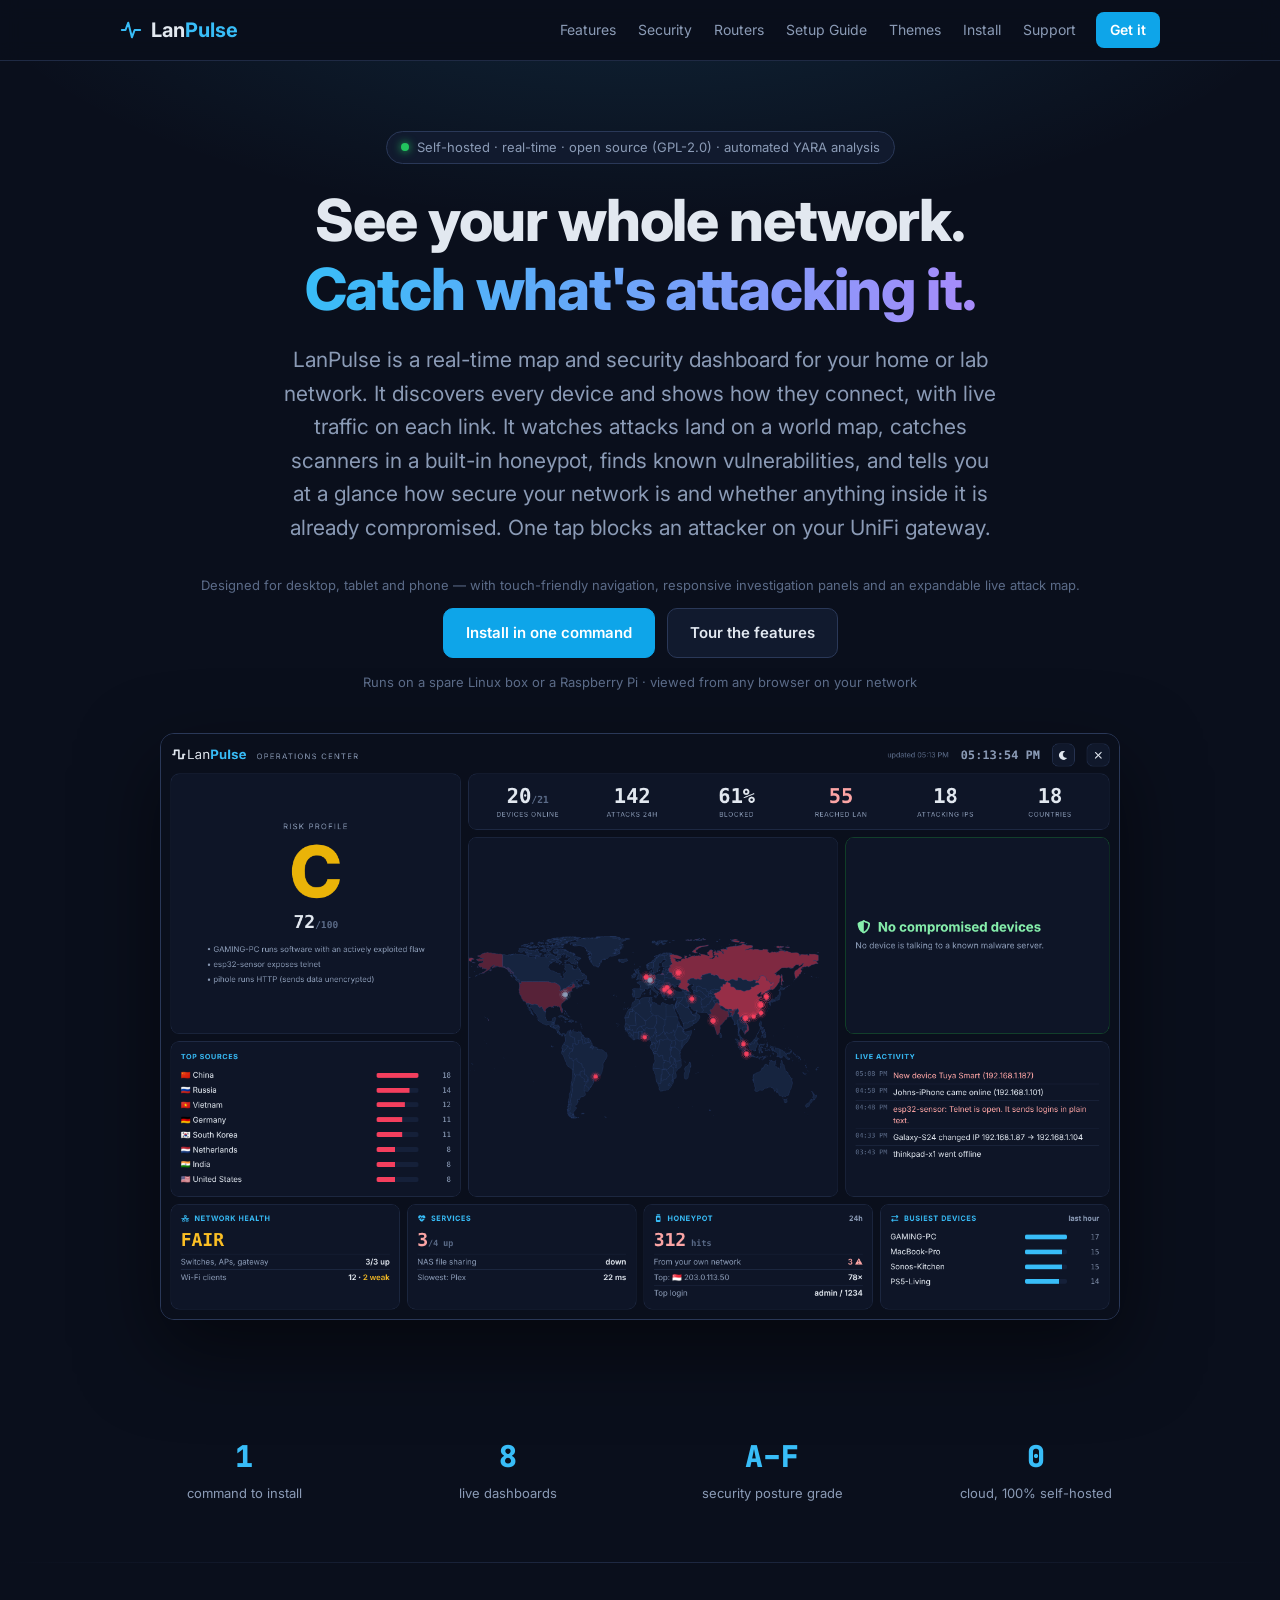
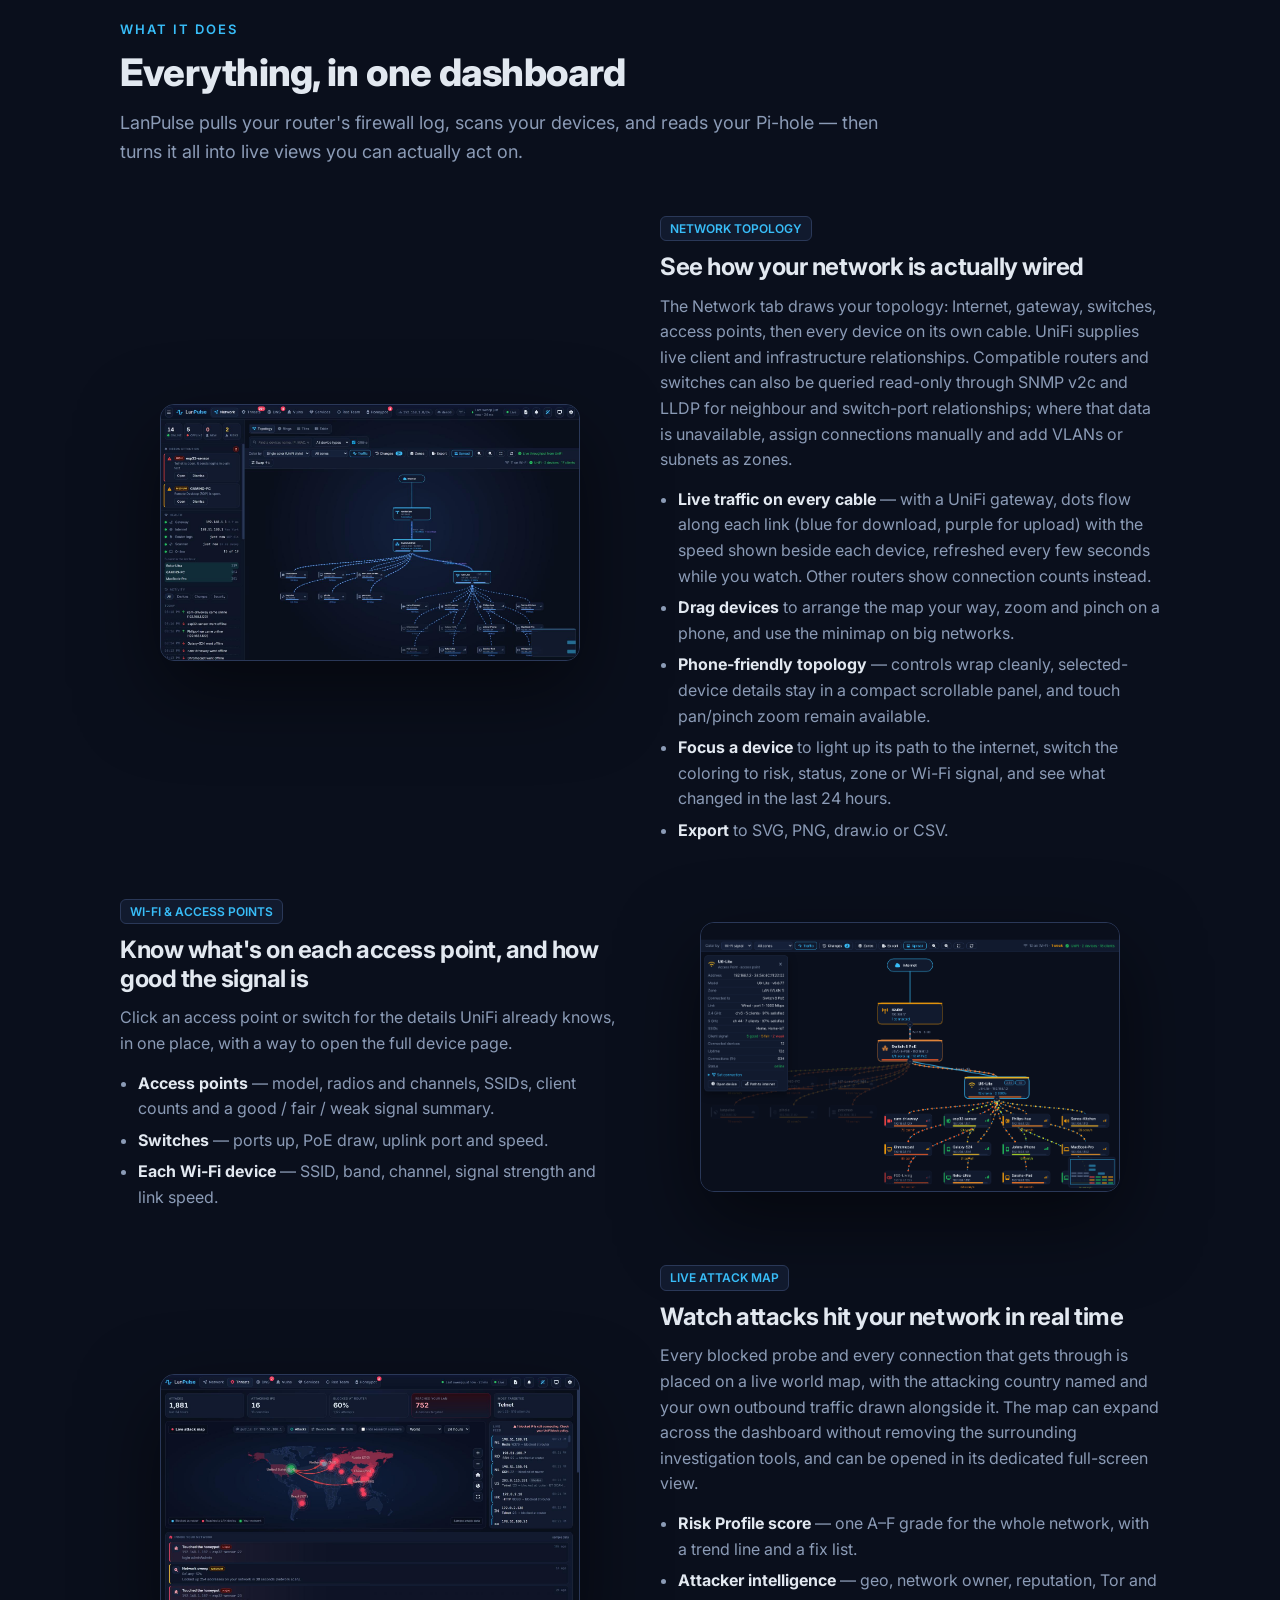
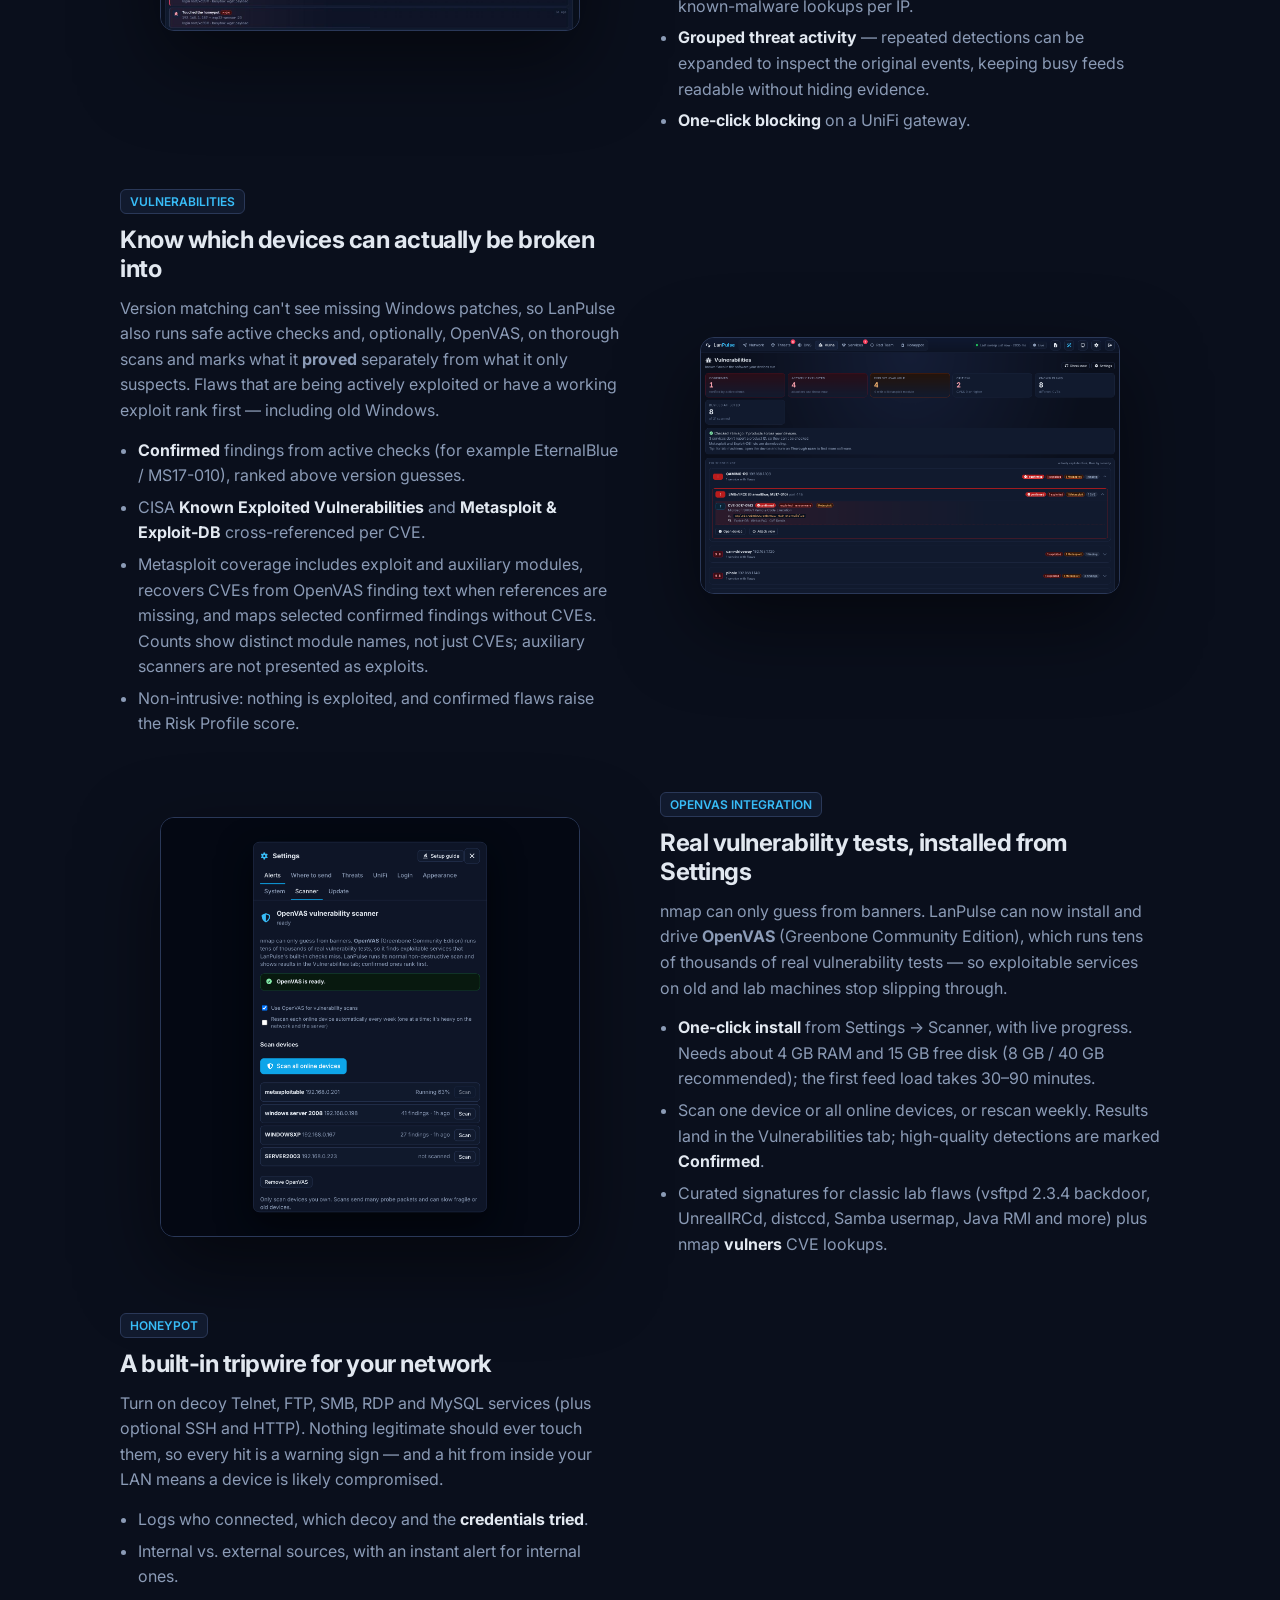
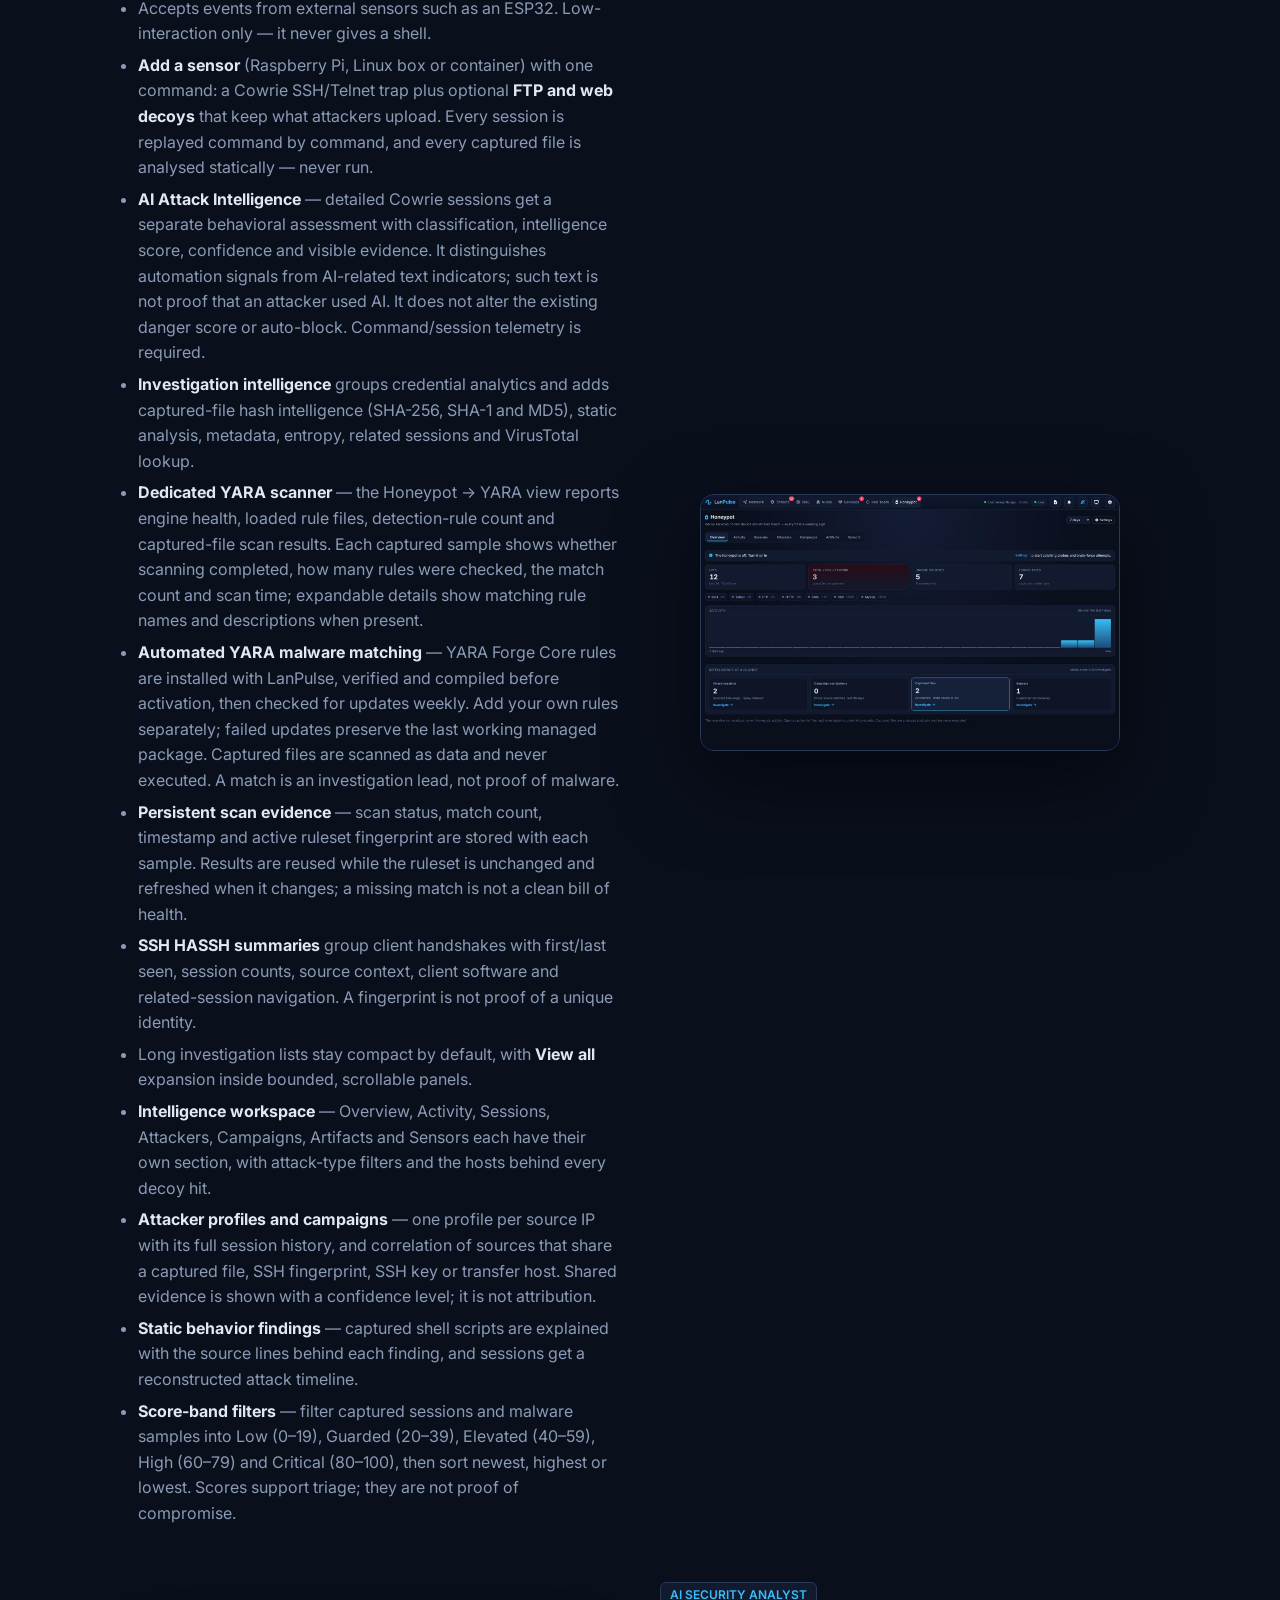
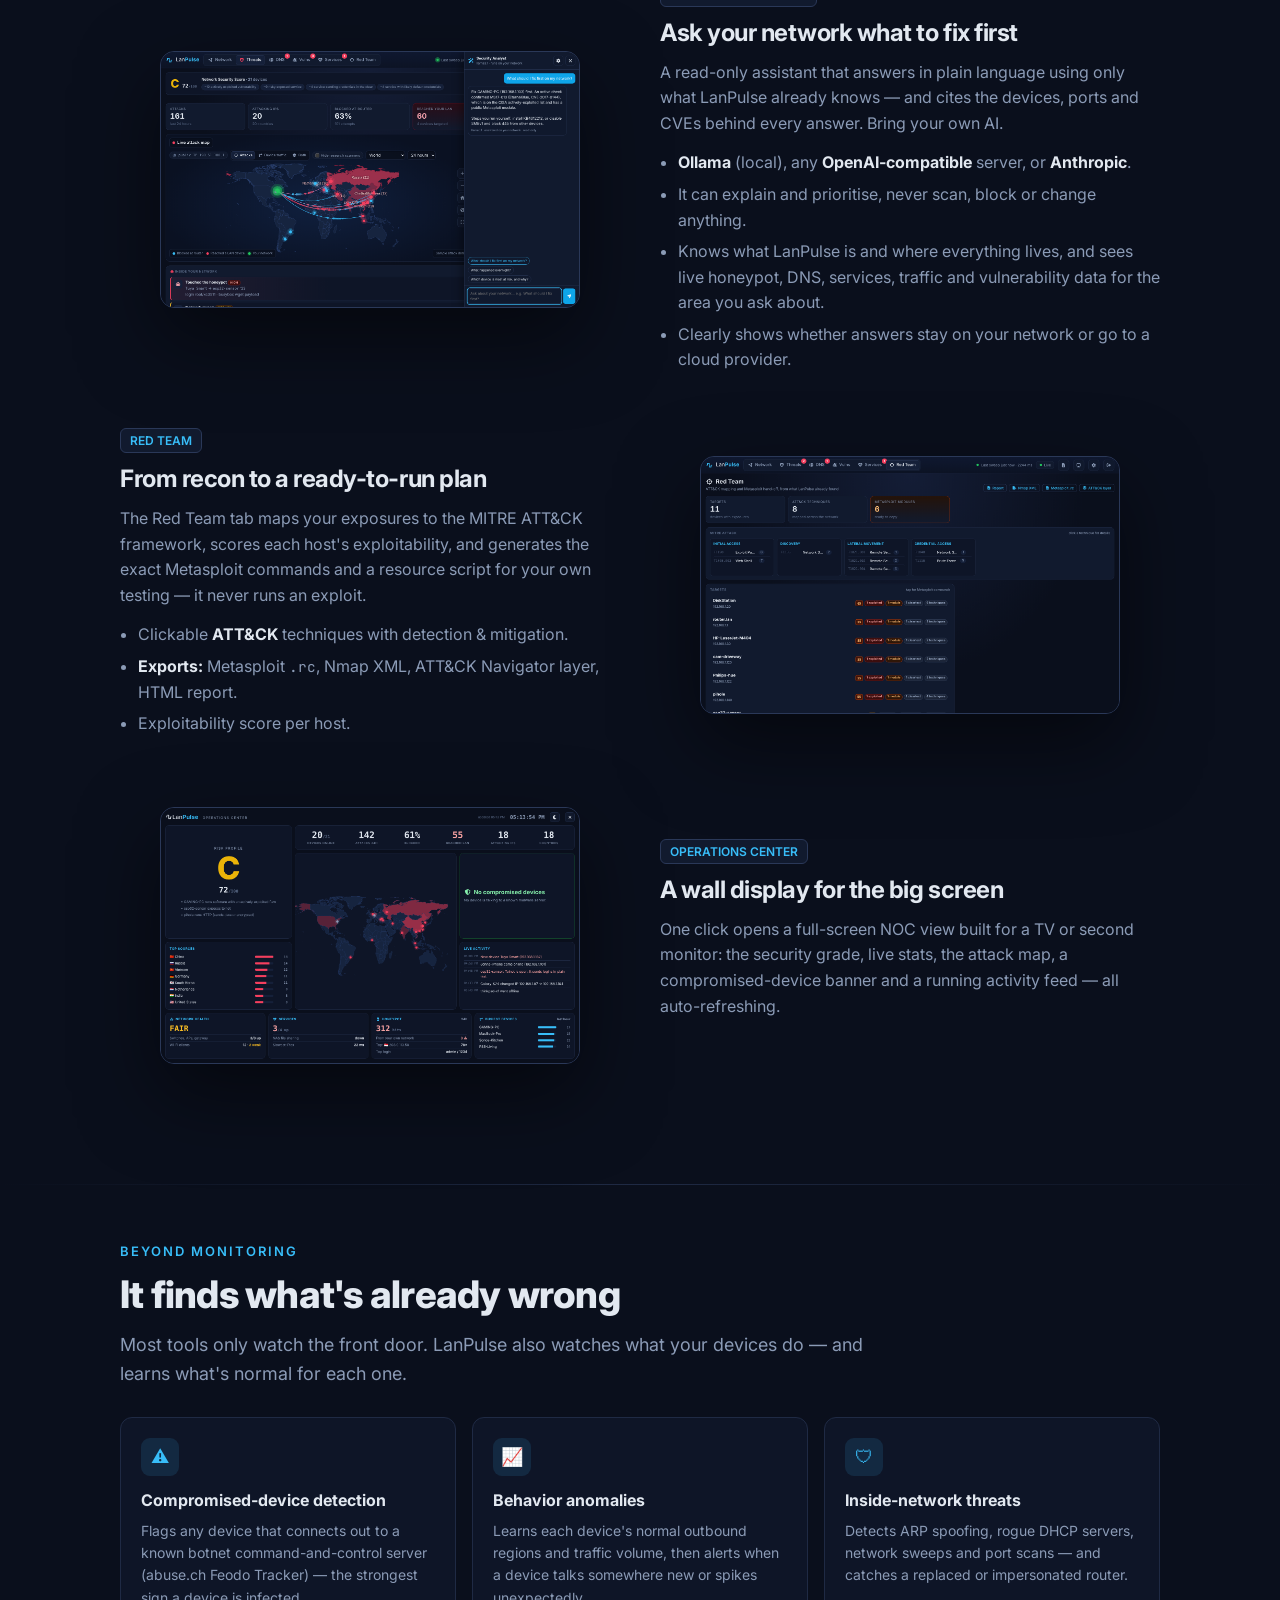
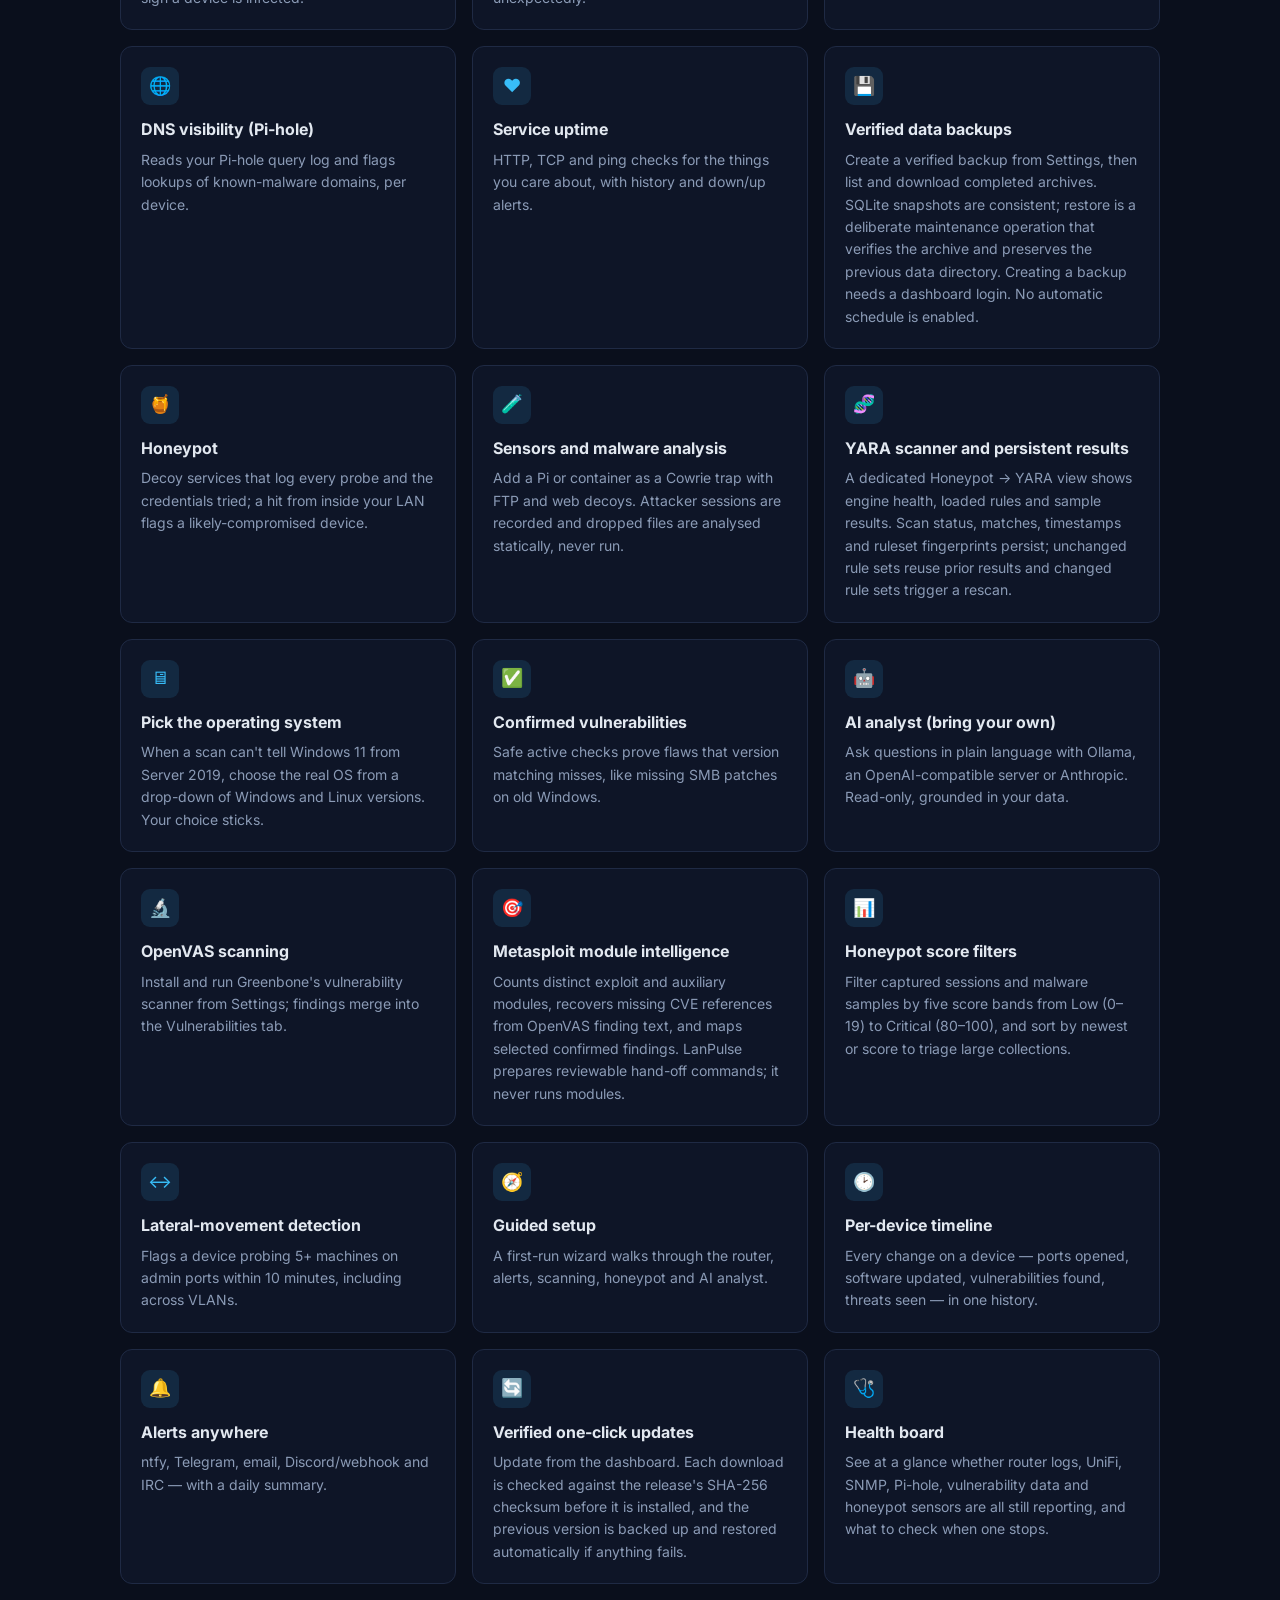
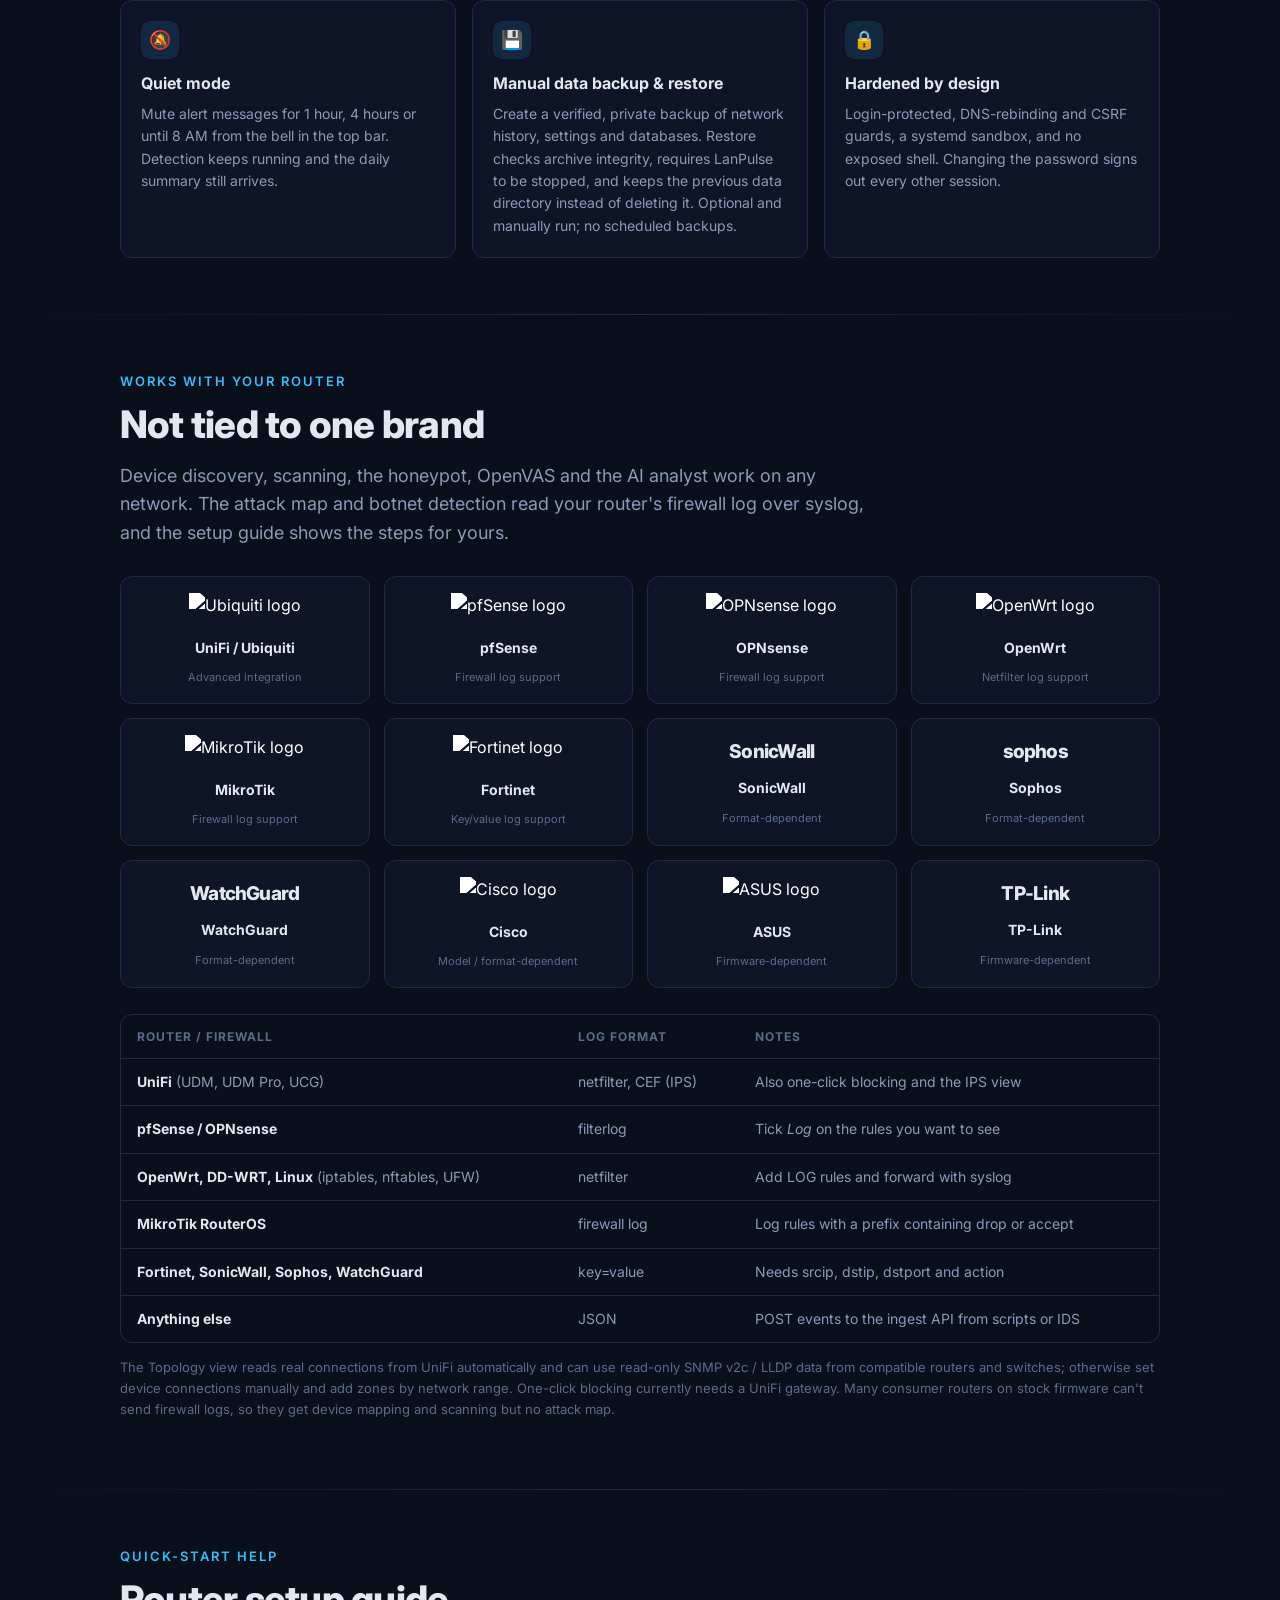
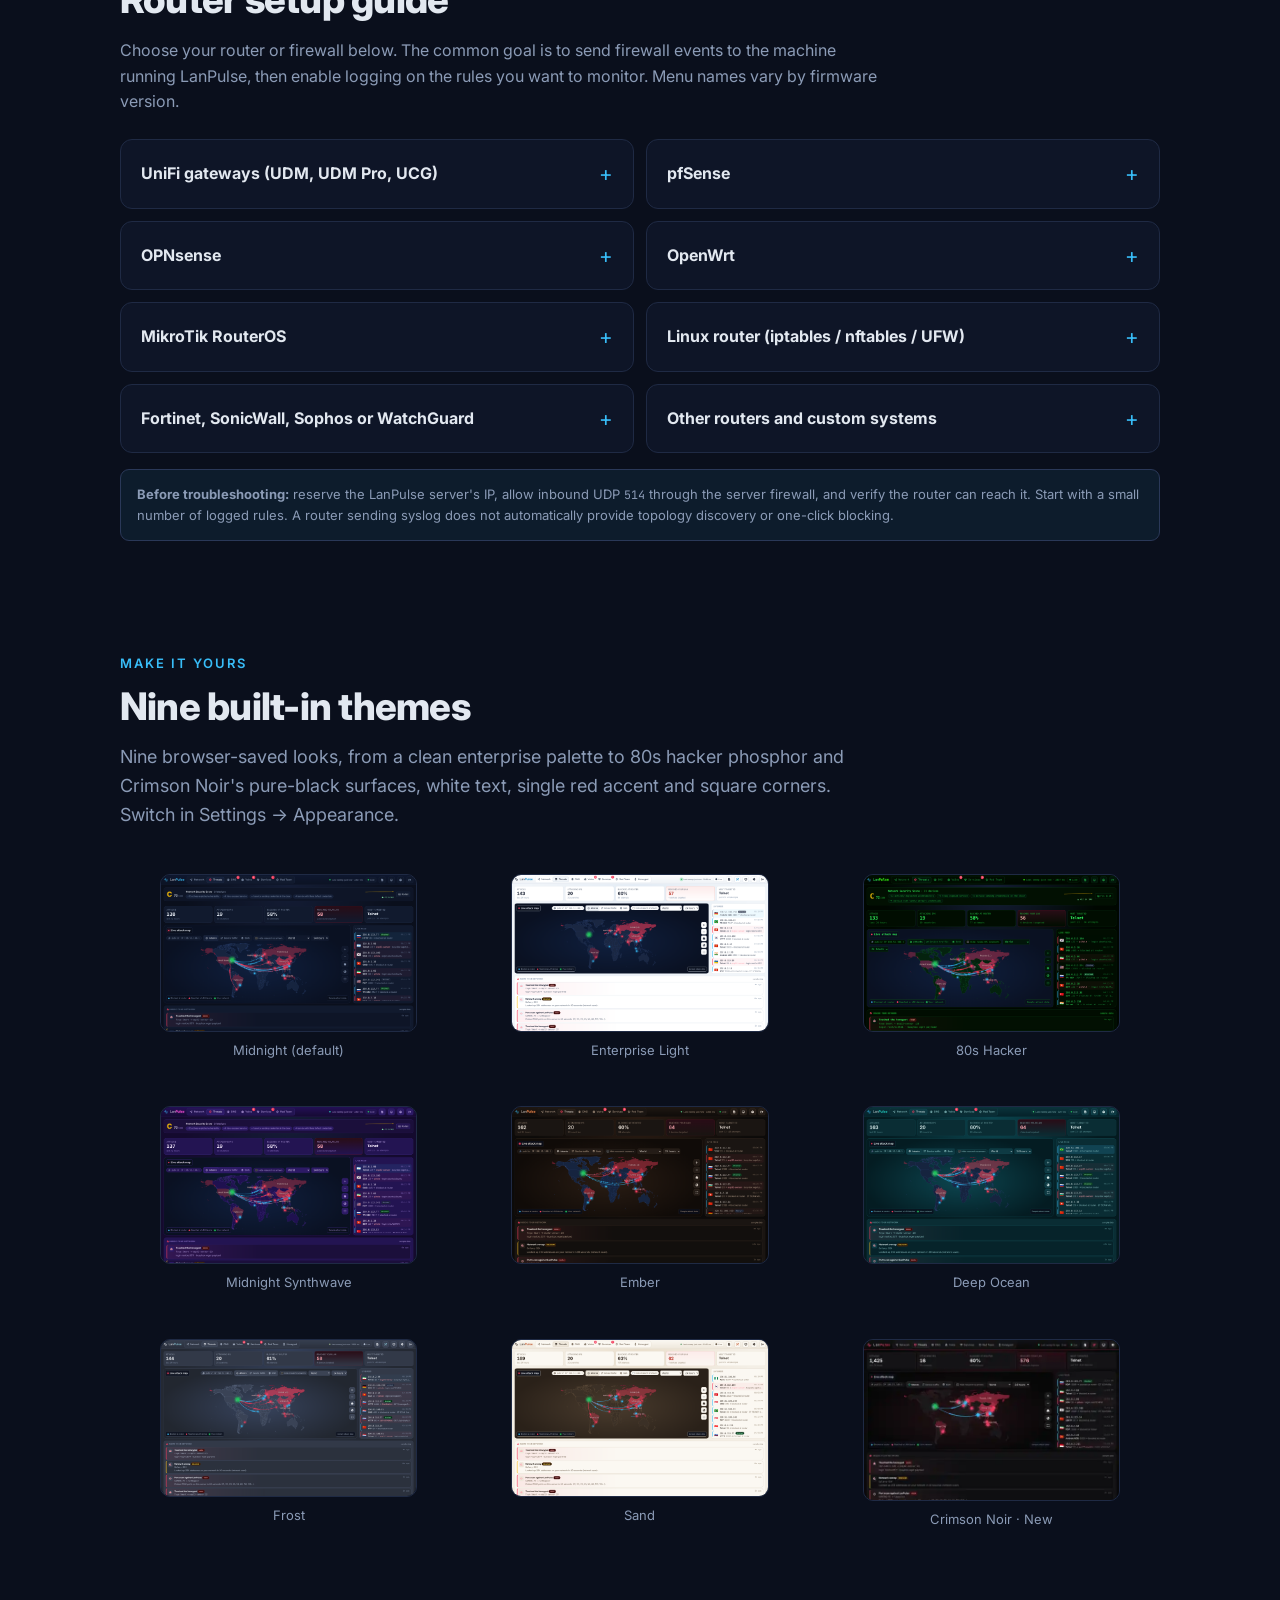
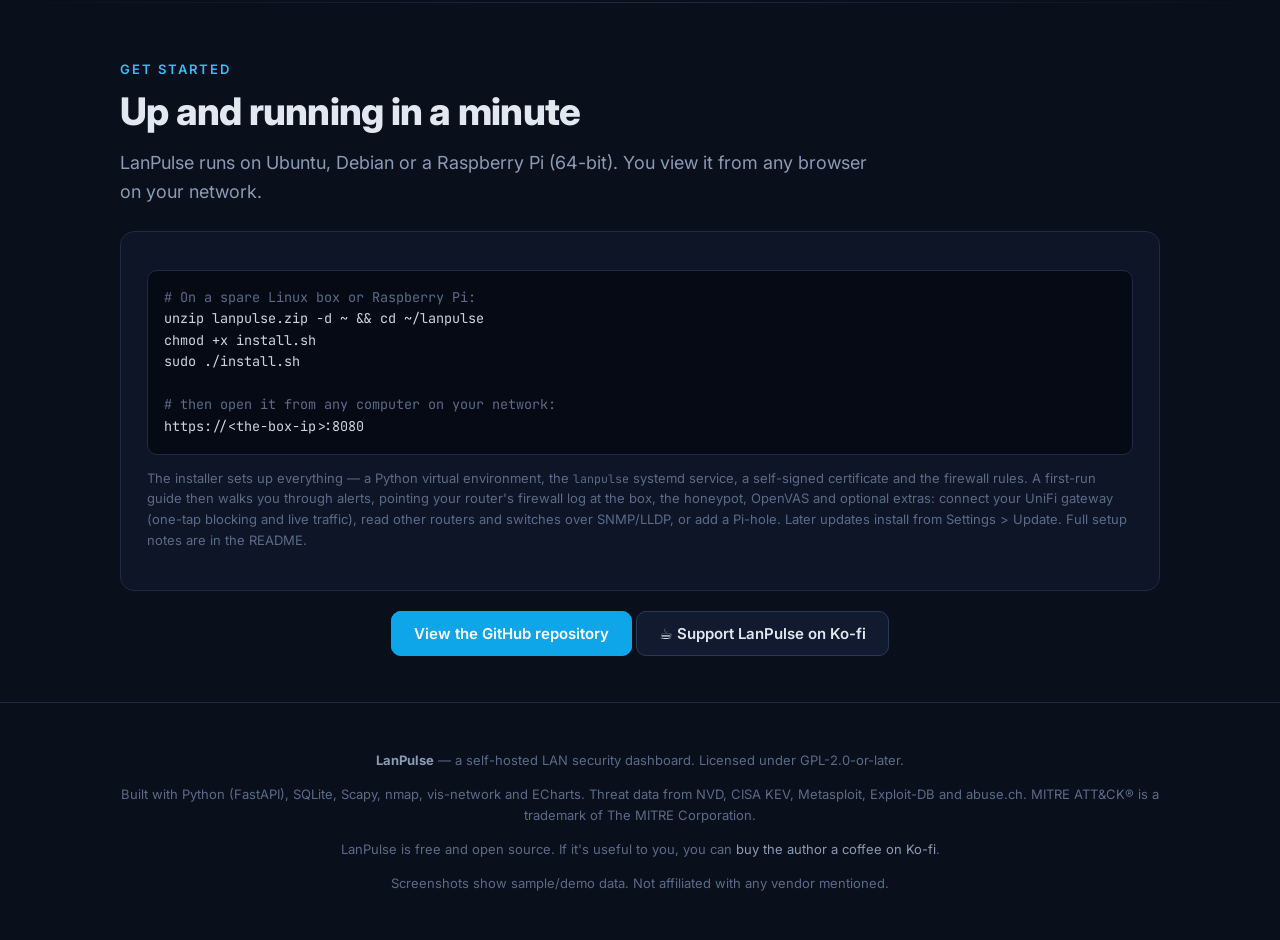
==== commit 82dbf994: "Clarify AI attack intelligence evidence limits on website" ====
--- a/docs/index.html
+++ b/docs/index.html
@@ -262,7 +262,7 @@
         <li>Internal vs. external sources, with an instant alert for internal ones.</li>
         <li>Accepts events from external sensors such as an ESP32. Low-interaction only — it never gives a shell.</li>
         <li><b>Add a sensor</b> (Raspberry Pi, Linux box or container) with one command: a Cowrie SSH/Telnet trap plus optional <b>FTP and web decoys</b> that keep what attackers upload. Every session is replayed command by command, and every captured file is analysed statically — never run.</li>
-        <li><b>AI Attack Intelligence</b> — detailed Cowrie sessions get a separate behavioral assessment with classification, intelligence score, confidence and visible evidence. It distinguishes automation from potentially AI-assisted behavior conservatively; it does not alter the existing danger score or auto-block. Command/session telemetry is required.</li>
+        <li><b>AI Attack Intelligence</b> — detailed Cowrie sessions get a separate behavioral assessment with classification, intelligence score, confidence and visible evidence. It distinguishes automation signals from AI-related text indicators; such text is not proof that an attacker used AI. It does not alter the existing danger score or auto-block. Command/session telemetry is required.</li>
         <li><b>Investigation intelligence</b> groups credential analytics and adds captured-file hash intelligence (SHA-256, SHA-1 and MD5), static analysis, metadata, entropy, related sessions and VirusTotal lookup.</li>
         <li><b>Dedicated YARA scanner</b> — the Honeypot → YARA view reports engine health, loaded rule files, detection-rule count and captured-file scan results. Each captured sample shows whether scanning completed, how many rules were checked, the match count and scan time; expandable details show matching rule names and descriptions when present.</li>
         <li><b>Automated YARA malware matching</b> — YARA Forge Core rules are installed with LanPulse, verified and compiled before activation, then checked for updates weekly. Add your own rules separately; failed updates preserve the last working managed package. Captured files are scanned as data and never executed. A match is an investigation lead, not proof of malware.</li>
